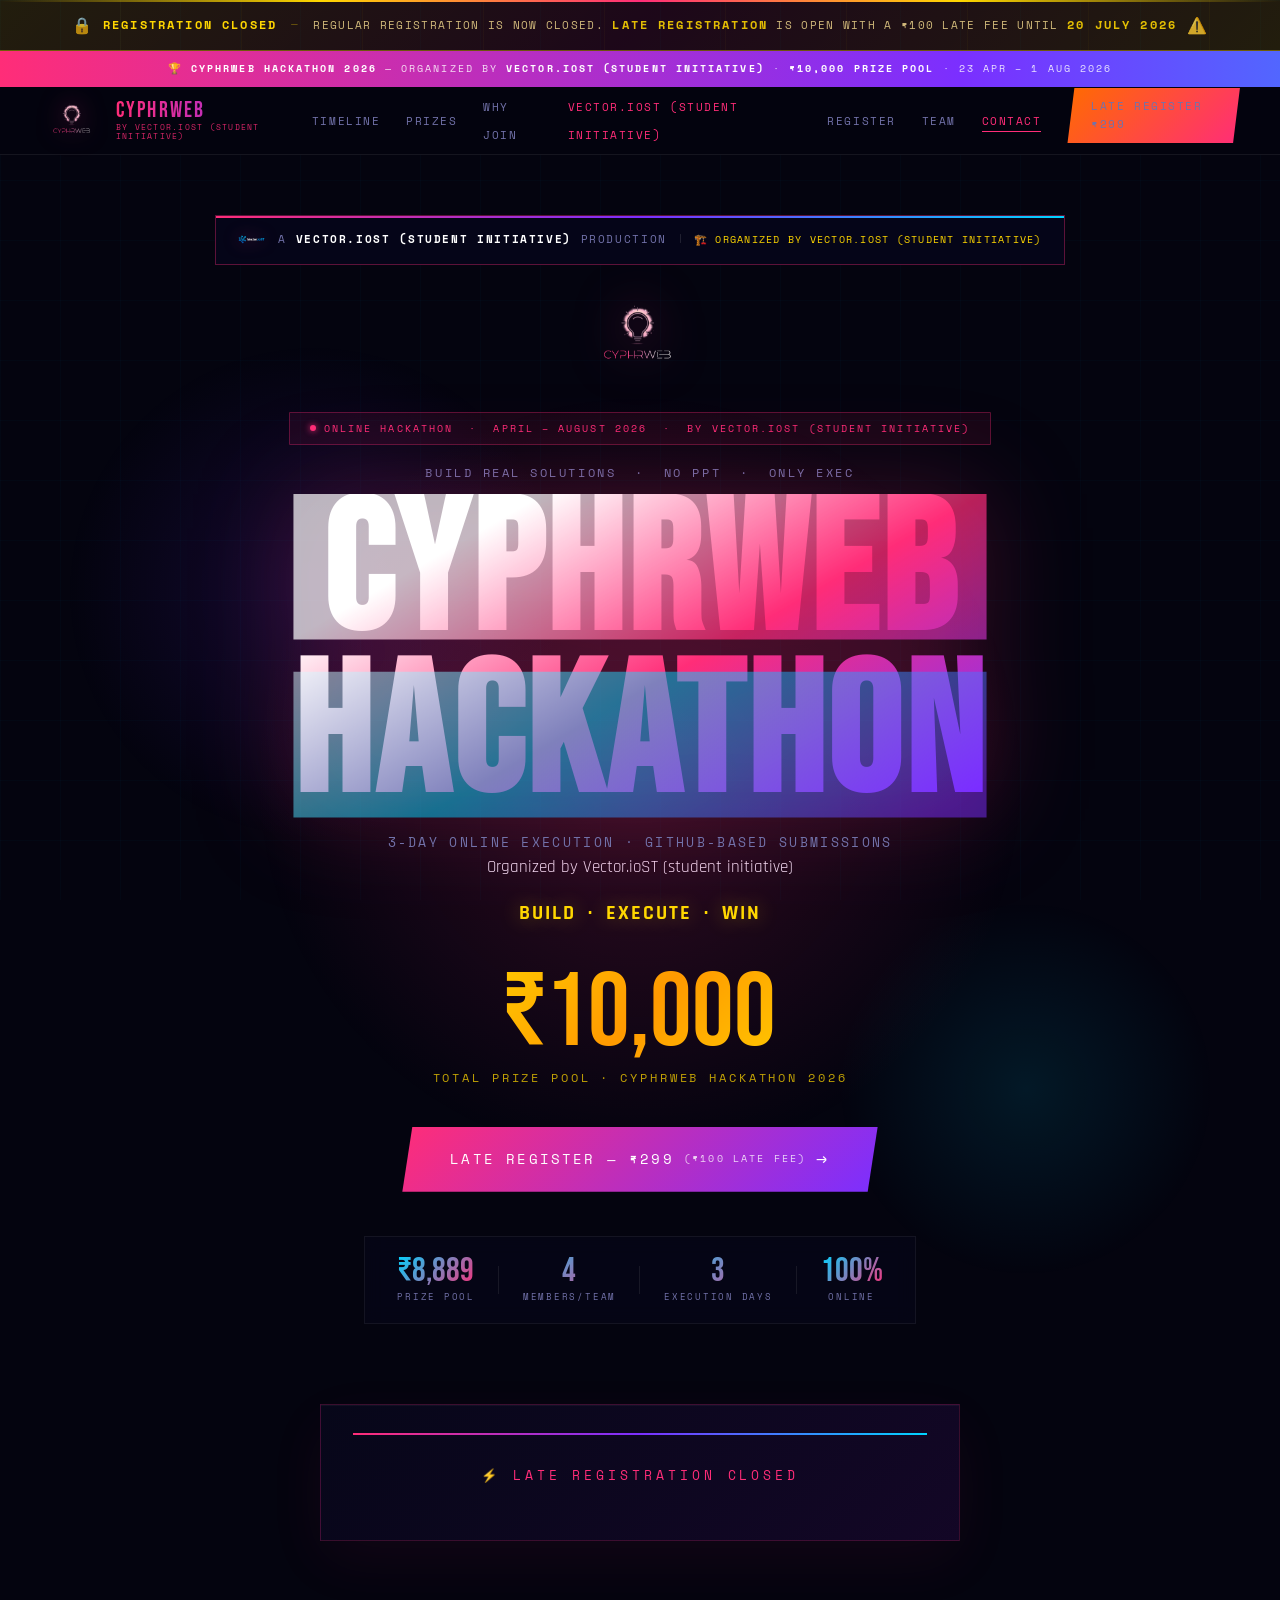
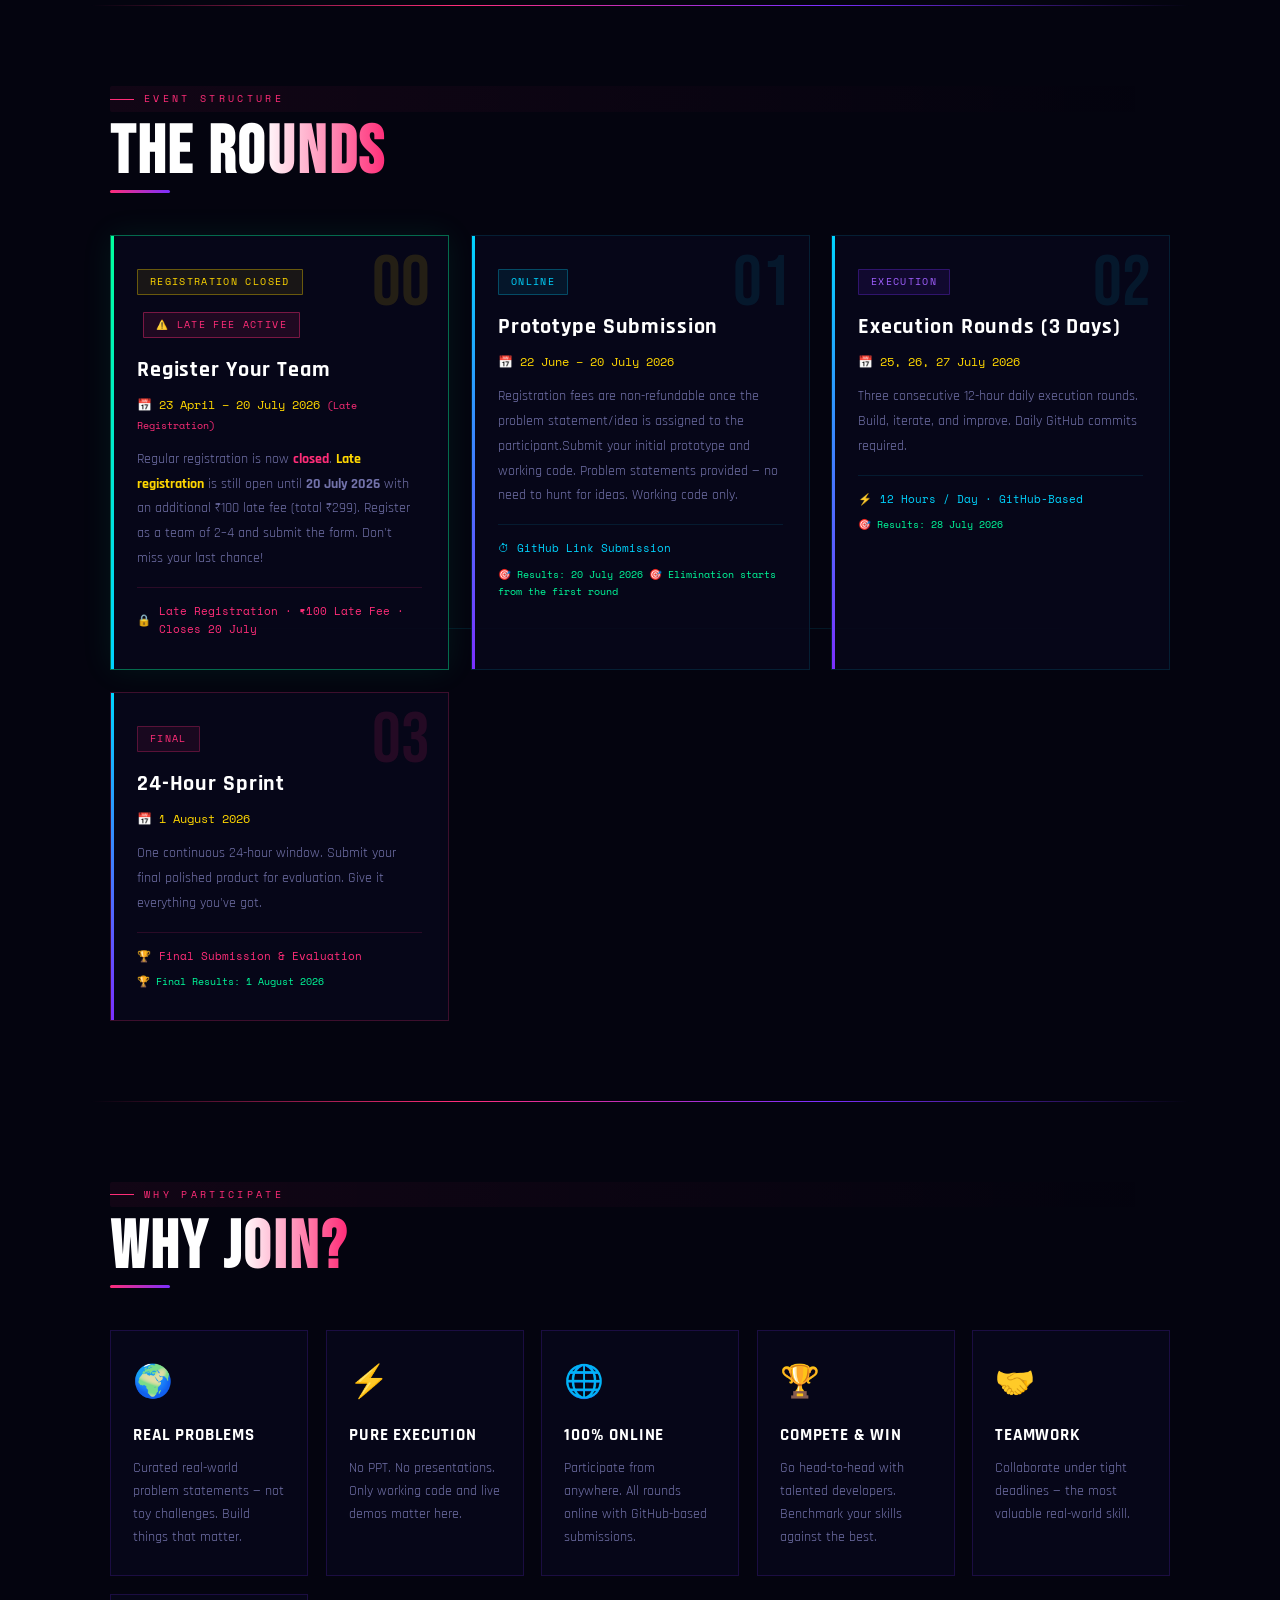
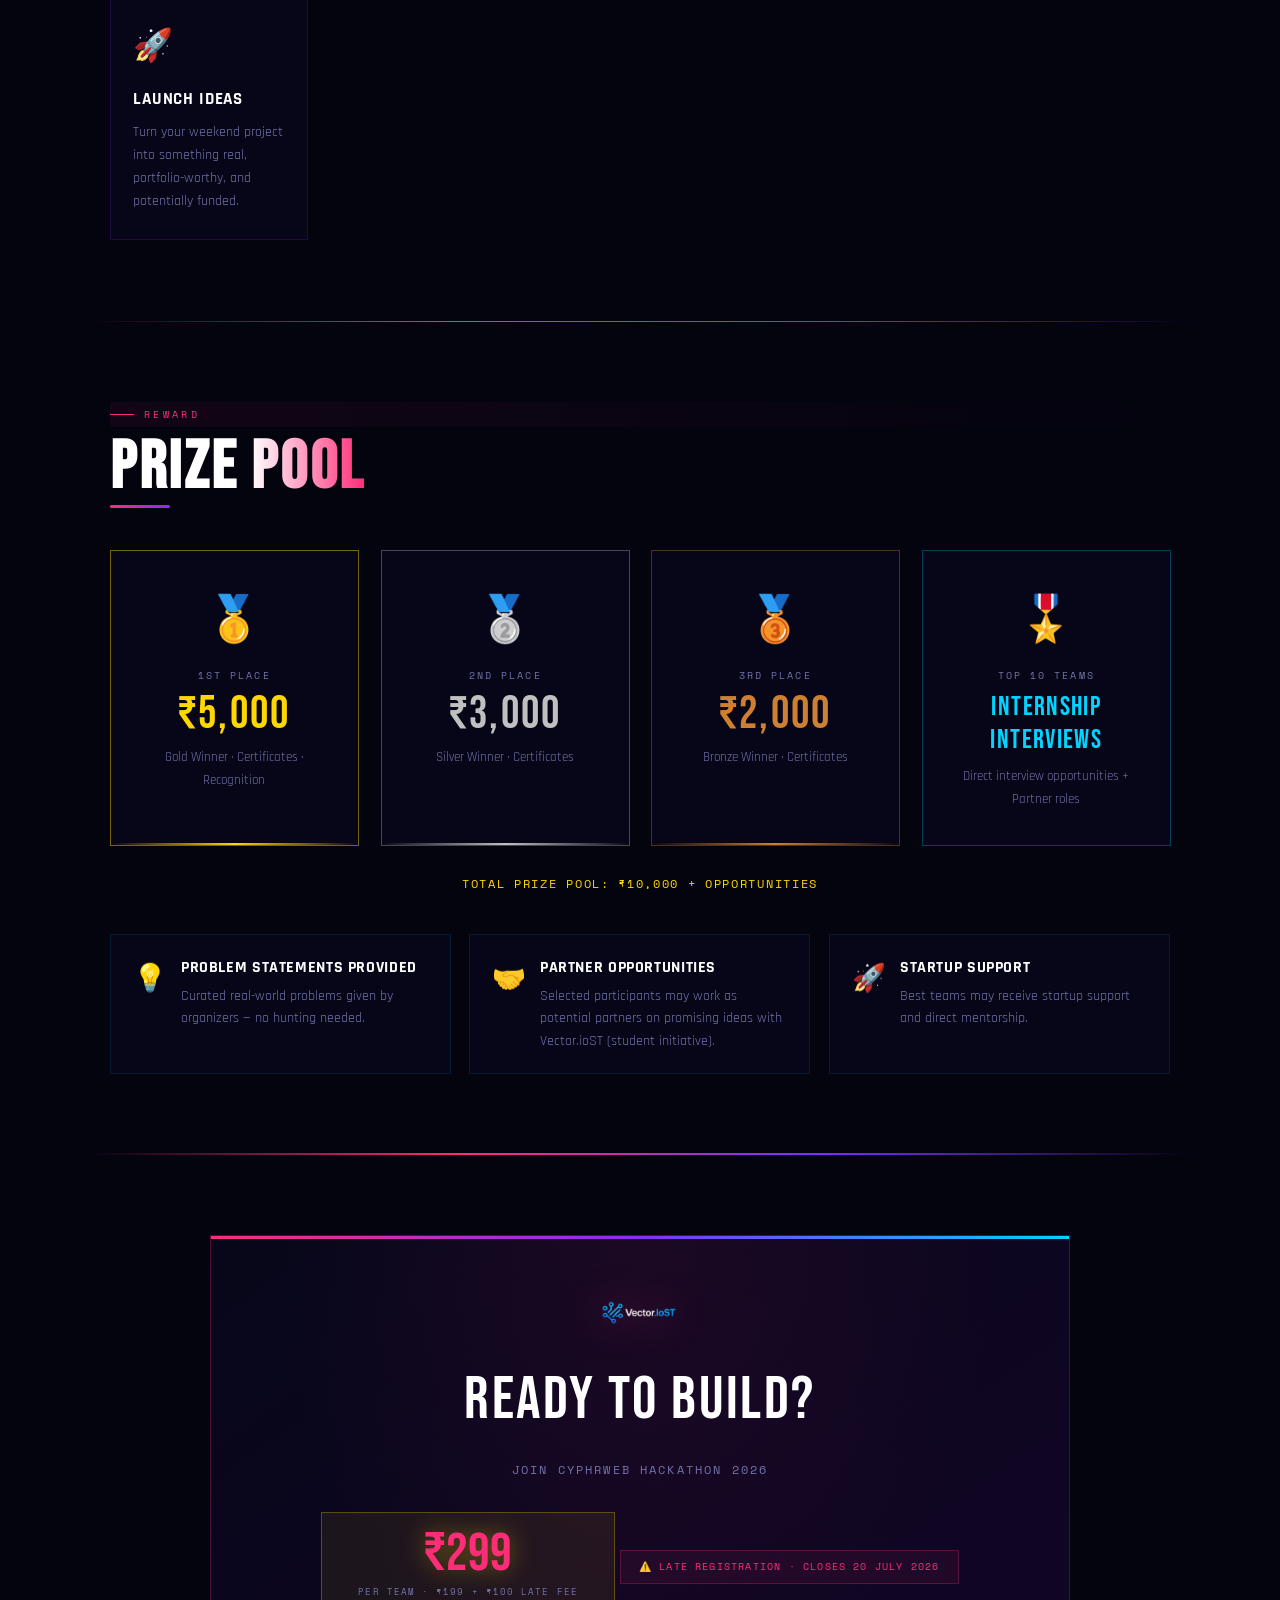
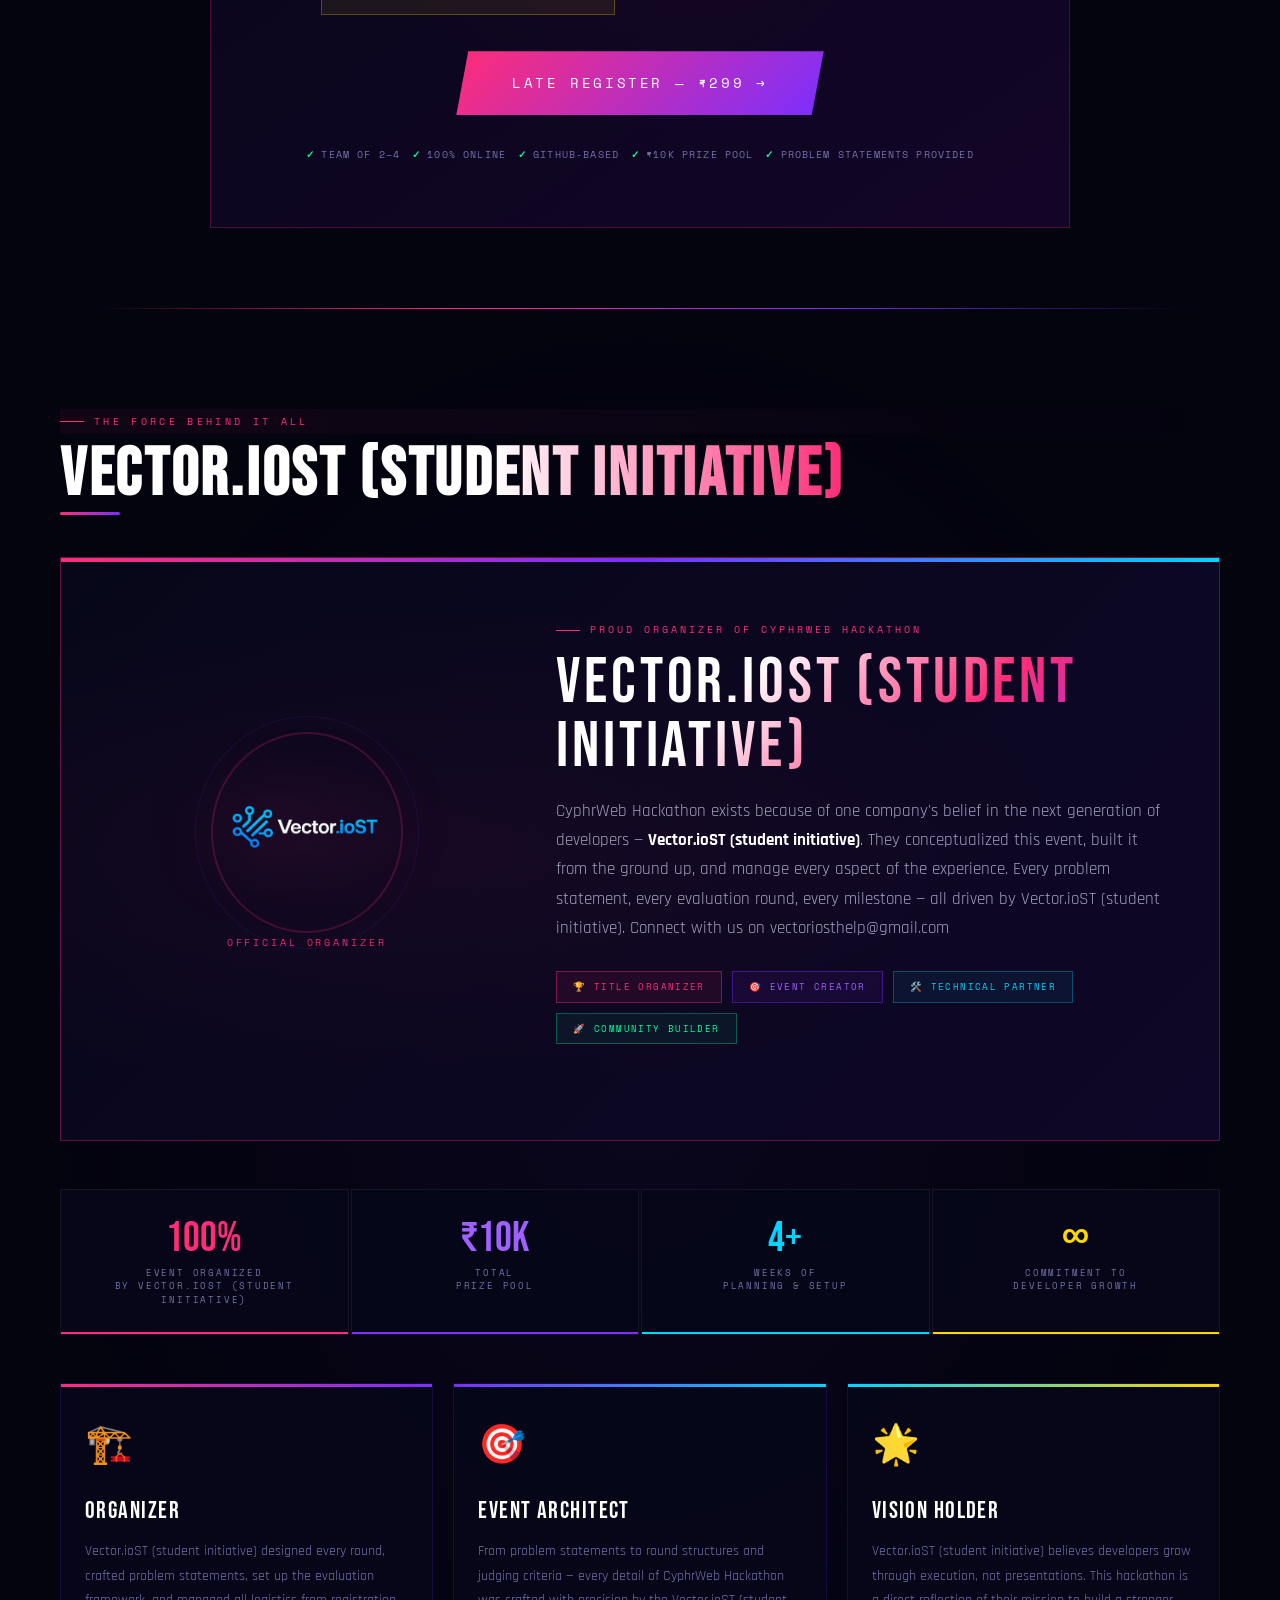
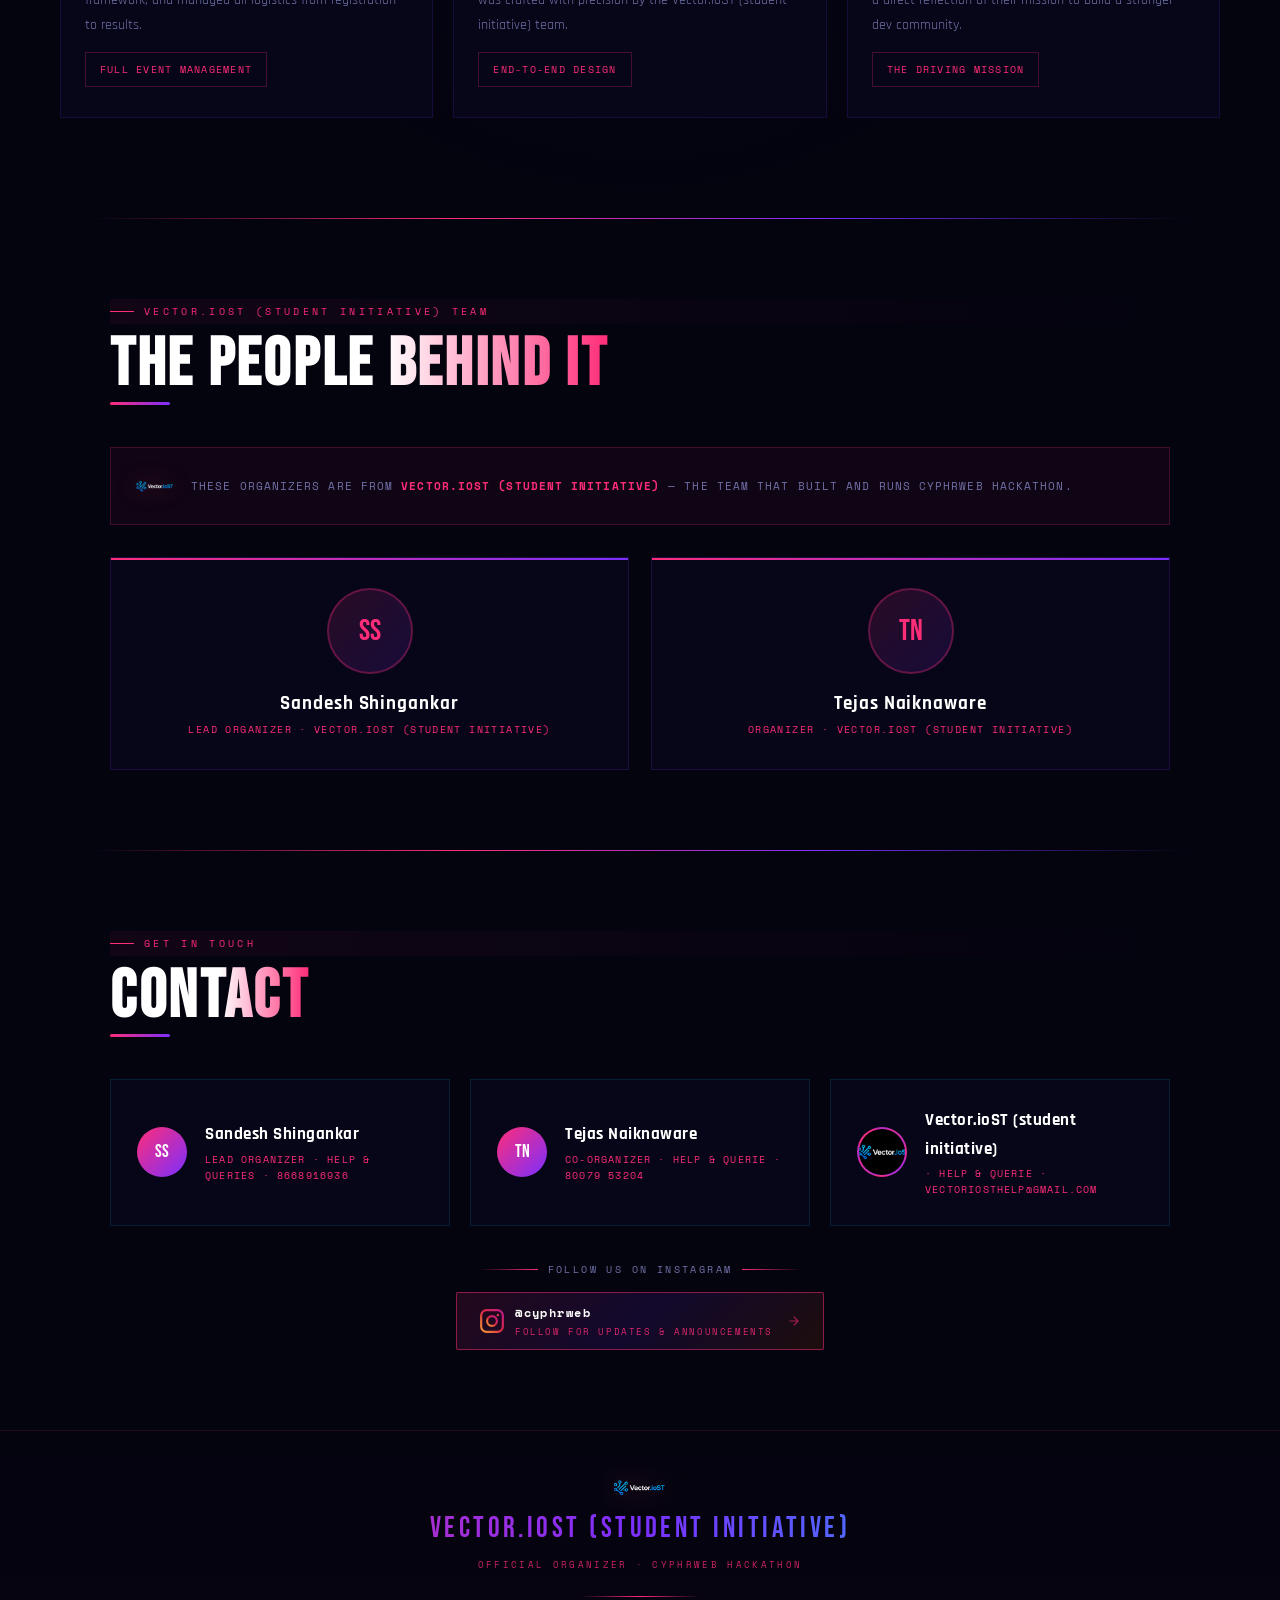
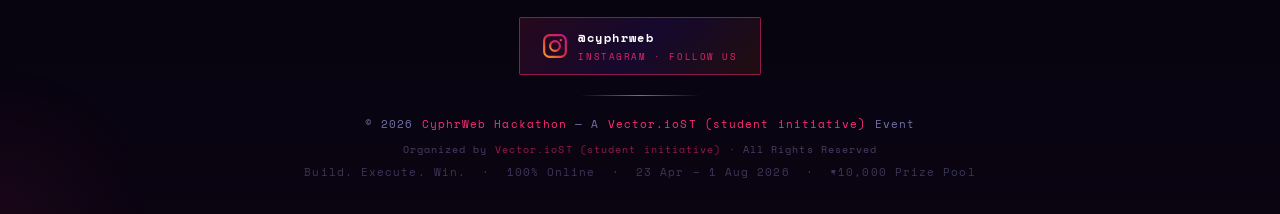
==== index.html @ 03d39290 "Update index.html" ====
<!DOCTYPE html>
<html lang="en">
<head>
<meta charset="UTF-8">
<meta name="viewport" content="width=device-width, initial-scale=1.0">
<title>CyphrWeb Hackathon</title>
<link href="https://fonts.googleapis.com/css2?family=Bebas+Neue&family=Space+Mono:wght@400;700&family=Rajdhani:wght@400;600;700&display=swap" rel="stylesheet">
<style>
:root{
  --pk:#ff2d78;--pu:#7b2fff;--bl:#00d4ff;--gd:#ffd700;
  --dark:#04040f;--card:rgba(7,7,26,.9);--text:#eeeeff;--dim:#7272aa;--grn:#00ff9d;
  --brd:rgba(255,255,255,.07);
}
*,*::before,*::after{box-sizing:border-box;margin:0;padding:0}
html{scroll-behavior:smooth}
body{background:var(--dark);color:var(--text);font-family:'Rajdhani',sans-serif;font-size:17px;line-height:1.65;overflow-x:hidden}
body::before{content:'';position:fixed;inset:0;pointer-events:none;z-index:0;
  background-image:linear-gradient(rgba(0,212,255,.022) 1px,transparent 1px),linear-gradient(90deg,rgba(0,212,255,.022) 1px,transparent 1px);
  background-size:60px 60px}

/* PARTICLES */
#pts{position:fixed;inset:0;pointer-events:none;z-index:0;overflow:hidden}
.pt{position:absolute;border-radius:50%;animation:rise linear infinite;opacity:0}
@keyframes rise{0%{transform:translateY(100vh) translateX(0);opacity:0}8%{opacity:.45}92%{opacity:.35}100%{transform:translateY(-8vh) translateX(var(--d));opacity:0}}

/* NAV */
nav{position:sticky;top:0;z-index:200;height:68px;display:flex;align-items:center;justify-content:space-between;padding:0 40px;
  background:rgba(4,4,15,.9);backdrop-filter:blur(18px);border-bottom:1px solid var(--brd);
  transition:box-shadow .3s}
nav.scrolled{box-shadow:0 2px 30px rgba(255,45,120,.08)}
.nav-brand{display:flex;align-items:center;gap:10px;text-decoration:none}
.nav-logo{height:44px;width:auto;object-fit:contain;filter:drop-shadow(0 0 12px rgba(255,45,120,.6));transition:filter .3s}
.nav-logo:hover{filter:drop-shadow(0 0 18px rgba(255,45,120,.9))}
.nav-brand-text{display:flex;flex-direction:column;line-height:1.1}
.nav-byline{font-family:'Space Mono',monospace;font-size:.52rem;letter-spacing:.15em;color:var(--pk);text-transform:uppercase;opacity:.85}

/* TOP ANNOUNCEMENT BAR */
.top-bar{position:relative;z-index:201;background:linear-gradient(90deg,var(--pk),var(--pu),var(--bl),var(--pu),var(--pk));background-size:300% 100%;animation:barscroll 4s linear infinite;padding:9px 20px;text-align:center;font-family:'Space Mono',monospace;font-size:.65rem;letter-spacing:.2em;color:#fff;text-transform:uppercase}
@keyframes barscroll{0%{background-position:0% 50%}100%{background-position:300% 50%}}
.top-bar span{opacity:.85}
.top-bar strong{opacity:1;font-weight:700}
.nav-wordmark{font-family:'Bebas Neue',sans-serif;font-size:1.35rem;letter-spacing:.1em;
  background:linear-gradient(90deg,var(--pk),var(--pu));-webkit-background-clip:text;-webkit-text-fill-color:transparent;background-clip:text}
.nav-links{display:flex;gap:26px;list-style:none;align-items:center}
.nav-links a{font-family:'Space Mono',monospace;font-size:.68rem;letter-spacing:.14em;text-transform:uppercase;color:var(--dim);text-decoration:none;transition:color .2s;position:relative}
.nav-links a::after{content:'';position:absolute;bottom:-3px;left:0;width:0;height:1px;background:var(--pk);transition:width .25s}
.nav-links a:hover{color:var(--text)}
.nav-links a:hover::after{width:100%}
.nav-reg{font-family:'Space Mono',monospace;font-size:.7rem;letter-spacing:.12em;text-transform:uppercase;
  background:linear-gradient(135deg,var(--pk),var(--pu));color:#fff;border:none;padding:10px 24px;cursor:pointer;
  clip-path:polygon(7px 0%,100% 0%,calc(100% - 7px) 100%,0% 100%);transition:filter .25s,transform .25s,box-shadow .25s;text-decoration:none;display:inline-block}
.nav-reg:hover{filter:brightness(1.2);transform:translateY(-2px);box-shadow:0 6px 24px rgba(255,45,120,.35)}
.nav-toggle{display:none;background:none;border:none;color:var(--pk);font-size:1.5rem;cursor:pointer;padding:6px}

/* HERO */
.hero{min-height:100vh;display:flex;flex-direction:column;align-items:center;justify-content:center;text-align:center;position:relative;overflow:hidden;padding:60px 20px 80px}
.hero-orb{position:absolute;border-radius:50%;pointer-events:none}
.orb1{width:800px;height:800px;background:radial-gradient(circle,rgba(255,45,120,.18) 0%,transparent 68%);top:50%;left:50%;transform:translate(-50%,-50%);animation:orb 5s ease-in-out infinite}
.orb2{width:500px;height:500px;background:radial-gradient(circle,rgba(123,47,255,.14) 0%,transparent 70%);top:15%;left:5%;animation:orb 7s ease-in-out infinite reverse}
.orb3{width:380px;height:380px;background:radial-gradient(circle,rgba(0,212,255,.1) 0%,transparent 70%);bottom:10%;right:5%;animation:orb 6s ease-in-out infinite .5s}
@keyframes orb{0%,100%{transform:translate(-50%,-50%) scale(1) rotate(0deg)}50%{transform:translate(-50%,-50%) scale(1.08) rotate(3deg)}}

.hero-logo-wrap{position:relative;z-index:1;margin-bottom:28px;animation:fd .9s ease both}
.hero-logo{width:120px;height:auto;filter:drop-shadow(0 0 24px rgba(255,45,120,.55));animation:logopulse 3s ease-in-out infinite}
@keyframes logopulse{0%,100%{filter:drop-shadow(0 0 20px rgba(255,45,120,.5))}50%{filter:drop-shadow(0 0 38px rgba(255,45,120,.85))}}

.hero-badge{position:relative;z-index:1;display:inline-flex;align-items:center;gap:8px;background:rgba(255,45,120,.08);border:1px solid rgba(255,45,120,.3);padding:7px 20px;font-family:'Space Mono',monospace;font-size:.65rem;letter-spacing:.2em;color:var(--pk);text-transform:uppercase;margin-bottom:18px;animation:fd .8s ease .1s both;border-radius:1px}
.badge-dot{width:6px;height:6px;border-radius:50%;background:var(--pk);box-shadow:0 0 6px var(--pk);animation:blink 1.5s ease-in-out infinite}
@keyframes blink{0%,100%{opacity:1}50%{opacity:.2}}

.hero-eyebrow{position:relative;z-index:1;font-family:'Space Mono',monospace;font-size:.72rem;letter-spacing:.22em;color:var(--dim);text-transform:uppercase;margin-bottom:12px;animation:fd 1s ease .2s both}
.hero-title{position:relative;z-index:1;font-family:'Bebas Neue',sans-serif;font-size:clamp(4.5rem,15vw,11.5rem);line-height:.88;letter-spacing:.02em;animation:fd 1s ease .35s both;
  background:linear-gradient(150deg,#fff 20%,var(--pk) 55%,var(--pu) 95%);-webkit-background-clip:text;-webkit-text-fill-color:transparent;background-clip:text;
  filter:drop-shadow(0 0 50px rgba(255,45,120,.25))}
.hero-sub{position:relative;z-index:1;font-family:'Space Mono',monospace;font-size:.8rem;letter-spacing:.18em;color:var(--dim);margin-top:14px;animation:fd 1s ease .5s both;text-transform:uppercase}
.hero-tagline{position:relative;z-index:1;margin-top:16px;font-size:1.25rem;font-weight:700;letter-spacing:.1em;color:var(--gd);text-transform:uppercase;animation:fd 1s ease .65s both;
  text-shadow:0 0 20px rgba(255,215,0,.4)}

.prize-splash{position:relative;z-index:1;margin-top:32px;animation:fd 1s ease .8s both}
.prize-amt{font-family:'Bebas Neue',sans-serif;font-size:clamp(2.8rem,9vw,6.5rem);line-height:1;
  background:linear-gradient(135deg,var(--gd),#ff9900,var(--gd));-webkit-background-clip:text;-webkit-text-fill-color:transparent;background-clip:text;
  animation:goldpulse 2.2s ease-in-out infinite}
.prize-lbl{font-family:'Space Mono',monospace;font-size:.72rem;letter-spacing:.25em;color:var(--gd);opacity:.75;text-transform:uppercase;margin-top:2px}
@keyframes goldpulse{0%,100%{filter:drop-shadow(0 0 16px rgba(255,215,0,.45))}50%{filter:drop-shadow(0 0 36px rgba(255,215,0,.85))}}

.hero-cta{position:relative;z-index:1;margin-top:40px;animation:fd 1s ease .95s both}
.cta-btn{display:inline-flex;align-items:center;gap:10px;font-family:'Space Mono',monospace;font-size:.85rem;letter-spacing:.16em;text-transform:uppercase;color:#fff;text-decoration:none;
  background:linear-gradient(135deg,var(--pk),var(--pu));border:none;padding:18px 48px;cursor:pointer;
  clip-path:polygon(10px 0%,100% 0%,calc(100% - 10px) 100%,0% 100%);
  transition:filter .25s,transform .25s,box-shadow .25s;position:relative;overflow:hidden}
.cta-btn::before{content:'';position:absolute;inset:0;background:linear-gradient(135deg,rgba(255,255,255,.1),transparent);opacity:0;transition:opacity .3s}
.cta-btn:hover{filter:brightness(1.15);transform:translateY(-4px);box-shadow:0 14px 40px rgba(255,45,120,.45)}
.cta-btn:hover::before{opacity:1}
.cta-arrow{font-size:1.1rem;transition:transform .25s}
.cta-btn:hover .cta-arrow{transform:translateX(4px)}

.hero-stats{position:relative;z-index:1;display:flex;gap:40px;flex-wrap:wrap;justify-content:center;margin-top:44px;animation:fd 1s ease 1.1s both}
.hstat{text-align:center}
.hstat-val{font-family:'Bebas Neue',sans-serif;font-size:2.1rem;color:var(--bl);line-height:1;text-shadow:0 0 14px rgba(0,212,255,.5)}
.hstat-lbl{font-family:'Space Mono',monospace;font-size:.55rem;letter-spacing:.2em;color:var(--dim);text-transform:uppercase;margin-top:2px}

@keyframes fd{from{opacity:0;transform:translateY(-18px)}to{opacity:1;transform:translateY(0)}}

/* COUNTDOWN */
.cd-wrap{position:relative;z-index:1;padding:0 20px 64px;max-width:680px;margin:0 auto}
.cd-box{background:var(--card);border:1px solid rgba(255,45,120,.2);padding:28px 32px;text-align:center;position:relative;overflow:hidden}
.cd-box::before{content:'';display:block;height:2px;background:linear-gradient(90deg,var(--pk),var(--pu),var(--bl));margin-bottom:20px}
.cd-lbl{font-family:'Space Mono',monospace;font-size:.62rem;letter-spacing:.3em;color:var(--pk);text-transform:uppercase;margin-bottom:16px}
.cd-units{display:flex;justify-content:center;gap:12px;flex-wrap:wrap}
.cd-unit{background:rgba(255,45,120,.06);border:1px solid rgba(255,45,120,.18);padding:14px 18px;min-width:78px;transition:border-color .3s}
.cd-unit:hover{border-color:rgba(255,45,120,.45)}
.cd-num{font-family:'Bebas Neue',sans-serif;font-size:2.7rem;line-height:1;color:#fff;letter-spacing:.05em}
.cd-lbl2{font-family:'Space Mono',monospace;font-size:.56rem;letter-spacing:.2em;color:var(--dim);text-transform:uppercase;margin-top:4px}

/* DIVIDER */
.div{width:100%;height:1px;background:linear-gradient(90deg,transparent,var(--pk),var(--pu),transparent);position:relative;z-index:1;margin:0 auto;max-width:1100px}

/* SECTIONS */
section{position:relative;z-index:1;padding:80px 20px;max-width:1100px;margin:0 auto}
.sec-label{font-family:'Space Mono',monospace;font-size:.65rem;letter-spacing:.32em;color:var(--pk);text-transform:uppercase;margin-bottom:8px;display:flex;align-items:center;gap:10px}
.sec-label::before{content:'';width:24px;height:1px;background:var(--pk)}
.sec-title{font-family:'Bebas Neue',sans-serif;font-size:clamp(2.4rem,6vw,4.2rem);letter-spacing:.04em;line-height:1;margin-bottom:48px;
  background:linear-gradient(90deg,#fff 55%,var(--pk));-webkit-background-clip:text;-webkit-text-fill-color:transparent;background-clip:text}

/* HERO POWERED-BY STRIP */
.hero-powered-by{position:relative;z-index:2;display:inline-flex;align-items:center;gap:12px;background:rgba(7,7,26,.85);border:1px solid rgba(255,45,120,.35);backdrop-filter:blur(12px);padding:10px 22px;margin-bottom:30px;animation:fd .7s ease both;flex-wrap:wrap;justify-content:center}
.hero-powered-by::before{content:'';position:absolute;top:0;left:0;right:0;height:2px;background:linear-gradient(90deg,var(--pk),var(--pu),var(--bl))}
.hpb-logo{width:28px;height:28px;object-fit:contain;filter:drop-shadow(0 0 8px rgba(255,45,120,.7))}
.hpb-text{font-family:'Space Mono',monospace;font-size:.68rem;letter-spacing:.15em;color:var(--dim);text-transform:uppercase}
.hpb-text strong{color:#fff}
.hpb-sep{color:rgba(255,255,255,.2);font-size:.8rem}
.hpb-funded{font-family:'Space Mono',monospace;font-size:.65rem;letter-spacing:.12em;color:var(--gd);text-transform:uppercase}

/* WEBXY SPOTLIGHT SECTION */
.webxy-spotlight{position:relative;z-index:1;padding:100px 20px;max-width:1200px;margin:0 auto;overflow:hidden}
.webxy-spotlight-bg{position:absolute;inset:0;background:radial-gradient(ellipse at 50% 50%,rgba(123,47,255,.06) 0%,transparent 70%);pointer-events:none}

.webxy-hero-card{position:relative;background:linear-gradient(135deg,rgba(7,7,26,.97),rgba(15,7,40,.97));border:1px solid rgba(255,45,120,.35);padding:64px 56px;overflow:hidden;margin-bottom:48px}
.webxy-hero-card::before{content:'';position:absolute;top:0;left:0;right:0;height:4px;background:linear-gradient(90deg,var(--pk),var(--pu),var(--bl),var(--pu),var(--pk));background-size:200%;animation:barscroll 3s linear infinite}
.webxy-hero-card::after{content:'';position:absolute;inset:0;background:radial-gradient(ellipse at 30% 50%,rgba(255,45,120,.05),transparent 60%);pointer-events:none}
.whc-inner{display:grid;grid-template-columns:1fr 1.6fr;gap:60px;align-items:center;position:relative;z-index:1}
.whc-logo-col{text-align:center}
.whc-logo-ring{position:relative;display:inline-block}
.whc-logo-ring::before{content:'';position:absolute;inset:-16px;border-radius:50%;border:2px solid rgba(255,45,120,.2);animation:spin 12s linear infinite}
.whc-logo-ring::after{content:'';position:absolute;inset:-32px;border-radius:50%;border:1px solid rgba(123,47,255,.12);animation:spin 20s linear infinite reverse}
@keyframes spin{to{transform:rotate(360deg)}}
.whc-main-logo{width:160px;height:160px;object-fit:contain;filter:drop-shadow(0 0 40px rgba(255,45,120,.6));animation:logopulse 3s ease-in-out infinite;position:relative;z-index:1}
.whc-logo-label{font-family:'Space Mono',monospace;font-size:.6rem;letter-spacing:.3em;color:var(--pk);text-transform:uppercase;margin-top:18px;opacity:.9}
.whc-content{}
.whc-eyebrow{font-family:'Space Mono',monospace;font-size:.62rem;letter-spacing:.3em;color:var(--pk);text-transform:uppercase;margin-bottom:12px;display:flex;align-items:center;gap:10px}
.whc-eyebrow::before{content:'';width:24px;height:1px;background:var(--pk)}
.whc-name{font-family:'Bebas Neue',sans-serif;font-size:clamp(2.8rem,5vw,4.5rem);letter-spacing:.06em;line-height:1;margin-bottom:18px;
  background:linear-gradient(135deg,#fff 30%,var(--pk) 65%,var(--pu) 100%);-webkit-background-clip:text;-webkit-text-fill-color:transparent;background-clip:text}
.whc-desc{color:rgba(200,200,230,.8);font-size:1.05rem;line-height:1.75;margin-bottom:28px}
.whc-badges{display:flex;flex-wrap:wrap;gap:10px;margin-bottom:32px}
.whc-badge{font-family:'Space Mono',monospace;font-size:.58rem;letter-spacing:.15em;text-transform:uppercase;padding:7px 16px;border:1px solid;display:flex;align-items:center;gap:6px}
.whc-badge.pk{background:rgba(255,45,120,.08);border-color:rgba(255,45,120,.4);color:var(--pk)}
.whc-badge.pu{background:rgba(123,47,255,.08);border-color:rgba(123,47,255,.4);color:#a060ff}
.whc-badge.bl{background:rgba(0,212,255,.06);border-color:rgba(0,212,255,.3);color:var(--bl)}
.whc-badge.gd{background:rgba(255,215,0,.07);border-color:rgba(255,215,0,.35);color:var(--gd)}
.whc-badge.grn{background:rgba(0,255,157,.06);border-color:rgba(0,255,157,.3);color:var(--grn)}

/* WEBXY IMPACT METRICS */
.webxy-metrics{display:grid;grid-template-columns:repeat(4,1fr);gap:2px;margin-bottom:48px}
.wm-item{background:var(--card);border:1px solid rgba(255,255,255,.06);padding:28px 20px;text-align:center;position:relative;overflow:hidden;transition:border-color .3s,transform .3s}
.wm-item:hover{border-color:rgba(255,45,120,.35);transform:translateY(-4px)}
.wm-item::before{content:'';position:absolute;bottom:0;left:0;right:0;height:2px}
.wm-item:nth-child(1)::before{background:var(--pk)}
.wm-item:nth-child(2)::before{background:var(--pu)}
.wm-item:nth-child(3)::before{background:var(--bl)}
.wm-item:nth-child(4)::before{background:var(--gd)}
.wm-val{font-family:'Bebas Neue',sans-serif;font-size:2.6rem;line-height:1;margin-bottom:6px}
.wm-item:nth-child(1) .wm-val{color:var(--pk)}
.wm-item:nth-child(2) .wm-val{color:#a060ff}
.wm-item:nth-child(3) .wm-val{color:var(--bl)}
.wm-item:nth-child(4) .wm-val{color:var(--gd)}
.wm-lbl{font-family:'Space Mono',monospace;font-size:.56rem;letter-spacing:.2em;color:var(--dim);text-transform:uppercase;line-height:1.5}

/* WEBXY ROLE CARDS */
.webxy-roles{display:grid;grid-template-columns:repeat(3,1fr);gap:20px}
.wr-card{background:var(--card);border:1px solid rgba(123,47,255,.15);padding:30px 24px;position:relative;overflow:hidden;transition:border-color .3s,transform .35s,box-shadow .35s;cursor:default}
.wr-card::before{content:'';position:absolute;top:0;left:0;width:100%;height:3px}
.wr-card:nth-child(1)::before{background:linear-gradient(90deg,var(--pk),var(--pu))}
.wr-card:nth-child(2)::before{background:linear-gradient(90deg,var(--pu),var(--bl))}
.wr-card:nth-child(3)::before{background:linear-gradient(90deg,var(--bl),var(--gd))}
.wr-card:hover{border-color:rgba(255,45,120,.4);transform:translateY(-6px);box-shadow:0 20px 50px rgba(255,45,120,.08)}
.wr-icon{font-size:2.4rem;margin-bottom:14px;display:block}
.wr-title{font-family:'Bebas Neue',sans-serif;font-size:1.5rem;letter-spacing:.06em;color:#fff;margin-bottom:8px}
.wr-desc{color:var(--dim);font-size:.9rem;line-height:1.72}
.wr-highlight{margin-top:14px;font-family:'Space Mono',monospace;font-size:.65rem;letter-spacing:.12em;padding:8px 14px;border:1px solid rgba(255,45,120,.25);color:var(--pk);display:inline-block;text-transform:uppercase}

/* FUNDING HIGHLIGHT BAND */
.funding-band{position:relative;z-index:1;background:linear-gradient(135deg,rgba(255,45,120,.08),rgba(123,47,255,.1),rgba(0,212,255,.06));border-top:1px solid rgba(255,45,120,.2);border-bottom:1px solid rgba(0,212,255,.15);padding:56px 20px;text-align:center;overflow:hidden}
.funding-band::before{content:'';position:absolute;inset:0;background:
  radial-gradient(ellipse at 20% 50%,rgba(255,45,120,.06),transparent 50%),
  radial-gradient(ellipse at 80% 50%,rgba(0,212,255,.05),transparent 50%);pointer-events:none}
.fb-inner{position:relative;z-index:1;max-width:900px;margin:0 auto}
.fb-label{font-family:'Space Mono',monospace;font-size:.62rem;letter-spacing:.32em;color:var(--pk);text-transform:uppercase;margin-bottom:16px;display:flex;align-items:center;justify-content:center;gap:10px}
.fb-label::before,.fb-label::after{content:'';flex:1;max-width:80px;height:1px;background:linear-gradient(90deg,transparent,var(--pk))}
.fb-label::after{background:linear-gradient(90deg,var(--pk),transparent)}
.fb-headline{font-family:'Bebas Neue',sans-serif;font-size:clamp(2rem,5vw,3.8rem);letter-spacing:.06em;line-height:1.05;margin-bottom:20px;color:#fff}
.fb-headline .fb-accent{background:linear-gradient(135deg,var(--pk),var(--pu));-webkit-background-clip:text;-webkit-text-fill-color:transparent;background-clip:text}
.fb-sub{font-size:1.05rem;color:rgba(200,200,230,.75);line-height:1.7;margin-bottom:36px;max-width:680px;margin-left:auto;margin-right:auto}
.fb-pills{display:flex;flex-wrap:wrap;gap:12px;justify-content:center}
.fb-pill{display:flex;align-items:center;gap:8px;font-family:'Space Mono',monospace;font-size:.65rem;letter-spacing:.14em;text-transform:uppercase;padding:11px 22px;border:1px solid;position:relative;overflow:hidden;transition:transform .25s,box-shadow .25s}
.fb-pill::before{content:'';position:absolute;inset:0;opacity:0;transition:opacity .3s;background:rgba(255,255,255,.04)}
.fb-pill:hover{transform:translateY(-3px)}
.fb-pill:hover::before{opacity:1}
.fb-pill.p1{background:rgba(255,45,120,.07);border-color:rgba(255,45,120,.35);color:var(--pk);box-shadow:0 0 20px rgba(255,45,120,.05)}
.fb-pill.p1:hover{box-shadow:0 8px 30px rgba(255,45,120,.18)}
.fb-pill.p2{background:rgba(123,47,255,.07);border-color:rgba(123,47,255,.35);color:#a060ff}
.fb-pill.p3{background:rgba(0,212,255,.05);border-color:rgba(0,212,255,.3);color:var(--bl)}
.fb-pill.p4{background:rgba(255,215,0,.06);border-color:rgba(255,215,0,.3);color:var(--gd)}
.fb-pill.p5{background:rgba(0,255,157,.05);border-color:rgba(0,255,157,.25);color:var(--grn)}

@media(max-width:900px){.whc-inner{grid-template-columns:1fr;text-align:center}.whc-eyebrow{justify-content:center}.whc-badges{justify-content:center}.webxy-metrics{grid-template-columns:repeat(2,1fr)}.webxy-roles{grid-template-columns:1fr}}
@media(max-width:600px){.webxy-hero-card{padding:36px 22px}.webxy-metrics{grid-template-columns:1fr 1fr}}
.reveal{opacity:0;transform:translateY(28px);transition:opacity .7s ease,transform .7s ease}
.reveal.vis{opacity:1;transform:none}

/* TIMELINE */
.timeline{display:grid;grid-template-columns:repeat(auto-fit,minmax(255px,1fr));gap:22px}
.r-card{background:var(--card);border:1px solid rgba(0,212,255,.12);padding:30px 26px;position:relative;overflow:hidden;transition:border-color .3s,transform .35s,box-shadow .35s;cursor:default}
.r-card::before{content:'';position:absolute;top:0;left:0;width:3px;height:100%;background:linear-gradient(180deg,var(--bl),var(--pu))}
.r-card:hover{border-color:rgba(0,212,255,.4);transform:translateY(-7px);box-shadow:0 18px 50px rgba(0,212,255,.08)}
.r-num{font-family:'Bebas Neue',sans-serif;font-size:4.5rem;line-height:1;color:rgba(0,212,255,.09);position:absolute;top:12px;right:18px}
.r-badge{display:inline-block;font-family:'Space Mono',monospace;font-size:.6rem;letter-spacing:.14em;padding:4px 12px;margin-bottom:14px;text-transform:uppercase;border:1px solid;border-radius:1px}
.rb-blue{background:rgba(0,212,255,.08);border-color:rgba(0,212,255,.28);color:var(--bl)}
.rb-gold{background:rgba(255,215,0,.08);border-color:rgba(255,215,0,.35);color:var(--gd)}
.rb-pur{background:rgba(123,47,255,.1);border-color:rgba(123,47,255,.3);color:#a060ff}
.rb-pink{background:rgba(255,45,120,.08);border-color:rgba(255,45,120,.28);color:var(--pk)}
.r-title{font-family:'Rajdhani',sans-serif;font-size:1.35rem;font-weight:700;letter-spacing:.04em;margin-bottom:8px;color:#fff}
.r-date{font-family:'Space Mono',monospace;font-size:.75rem;color:var(--gd);margin-bottom:12px}
.r-desc{color:var(--dim);font-size:.9rem;line-height:1.72}
.r-foot{margin-top:16px;padding-top:14px;border-top:1px solid rgba(0,212,255,.1);font-family:'Space Mono',monospace;font-size:.7rem;color:var(--bl);display:flex;align-items:center;gap:8px}
.r-res{margin-top:8px;font-family:'Space Mono',monospace;font-size:.65rem;color:var(--grn);display:flex;align-items:center;gap:6px}

/* WHY */
.features{display:grid;grid-template-columns:repeat(auto-fit,minmax(195px,1fr));gap:18px}
.feat{background:var(--card);border:1px solid rgba(123,47,255,.18);padding:26px 22px;transition:border-color .3s,transform .3s,box-shadow .3s;cursor:default;position:relative;overflow:hidden}
.feat::after{content:'';position:absolute;inset:0;background:radial-gradient(ellipse at top,rgba(255,45,120,.04),transparent 60%);opacity:0;transition:opacity .3s}
.feat:hover{border-color:rgba(255,45,120,.5);transform:translateY(-5px);box-shadow:0 14px 36px rgba(255,45,120,.07)}
.feat:hover::after{opacity:1}
.feat-icon{font-size:2rem;margin-bottom:12px;display:block}
.feat-title{font-weight:700;font-size:1.05rem;letter-spacing:.05em;margin-bottom:7px;color:#fff;text-transform:uppercase}
.feat-desc{color:var(--dim);font-size:.88rem}

/* PRIZES */
.prizes{display:grid;grid-template-columns:repeat(auto-fit,minmax(195px,1fr));gap:22px}
.prz{background:var(--card);border:1px solid rgba(255,215,0,.14);padding:34px 22px;text-align:center;position:relative;overflow:hidden;transition:transform .3s,box-shadow .3s}
.prz::after{content:'';position:absolute;bottom:0;left:0;right:0;height:2px}
.prz.g1{border-color:rgba(255,215,0,.45)}.prz.g1::after{background:linear-gradient(90deg,transparent,var(--gd),transparent)}
.prz.g2{border-color:rgba(192,192,192,.35)}.prz.g2::after{background:linear-gradient(90deg,transparent,#c0c0c0,transparent)}
.prz.g3{border-color:rgba(205,127,50,.35)}.prz.g3::after{background:linear-gradient(90deg,transparent,#cd7f32,transparent)}
.prz:hover{transform:translateY(-7px);box-shadow:0 20px 50px rgba(255,215,0,.08)}
.prz-medal{font-size:2.8rem;margin-bottom:8px}
.prz-rank{font-family:'Space Mono',monospace;font-size:.65rem;letter-spacing:.2em;text-transform:uppercase;color:var(--dim);margin-bottom:7px}
.prz-val{font-family:'Bebas Neue',sans-serif;font-size:2.9rem;letter-spacing:.05em;line-height:1}
.prz.g1 .prz-val{color:var(--gd)}.prz.g2 .prz-val{color:#c0c0c0}.prz.g3 .prz-val{color:#cd7f32}

/* PERKS */
.perks{display:grid;grid-template-columns:repeat(auto-fit,minmax(255px,1fr));gap:18px;margin-top:40px}
.perk{background:var(--card);border:1px solid rgba(0,212,255,.1);padding:20px 22px;display:flex;gap:14px;align-items:flex-start;transition:border-color .3s,transform .3s}
.perk:hover{border-color:rgba(0,212,255,.38);transform:translateY(-3px)}
.perk-icon{font-size:1.7rem;flex-shrink:0;margin-top:2px}
.perk-title{font-weight:700;font-size:.97rem;letter-spacing:.04em;color:#fff;margin-bottom:4px;text-transform:uppercase}
.perk-desc{color:var(--dim);font-size:.86rem}

/* REGISTER SECTION */
.reg-section{position:relative;z-index:1;padding:80px 20px;max-width:900px;margin:0 auto;text-align:center}
.reg-card{background:var(--card);border:1px solid rgba(255,45,120,.25);padding:64px 48px;position:relative;overflow:hidden;animation:borderGlow 4s ease-in-out infinite}
@keyframes borderGlow{0%,100%{border-color:rgba(255,45,120,.25);box-shadow:0 0 30px rgba(255,45,120,.04)}50%{border-color:rgba(255,45,120,.5);box-shadow:0 0 50px rgba(255,45,120,.1)}}
.reg-card::before{content:'';position:absolute;top:0;left:0;right:0;height:3px;background:linear-gradient(90deg,var(--pk),var(--pu),var(--bl))}
.reg-card::after{content:'';position:absolute;inset:0;background:radial-gradient(ellipse at 50% 0%,rgba(255,45,120,.07),transparent 60%);pointer-events:none}
.reg-logo{width:80px;height:auto;filter:drop-shadow(0 0 18px rgba(255,45,120,.6));margin:0 auto 24px;display:block;animation:logopulse 3s ease-in-out infinite}
.reg-title{font-family:'Bebas Neue',sans-serif;font-size:clamp(2.2rem,6vw,3.8rem);letter-spacing:.04em;color:#fff;margin-bottom:10px;position:relative;z-index:1}
.reg-subtitle{font-family:'Space Mono',monospace;font-size:.75rem;letter-spacing:.18em;color:var(--dim);text-transform:uppercase;margin-bottom:32px;position:relative;z-index:1}
.fee-badge{display:inline-flex;flex-direction:column;align-items:center;background:rgba(255,215,0,.07);border:1px solid rgba(255,215,0,.28);padding:14px 36px;margin-bottom:36px;position:relative;z-index:1}
.fee-val{font-family:'Bebas Neue',sans-serif;font-size:3.4rem;color:var(--gd);line-height:1;filter:drop-shadow(0 0 12px rgba(255,215,0,.4))}
.fee-note{font-family:'Space Mono',monospace;font-size:.56rem;letter-spacing:.12em;color:var(--dim);text-transform:uppercase;margin-top:4px}
.reg-btn{display:inline-flex;align-items:center;gap:12px;font-family:'Space Mono',monospace;font-size:.9rem;letter-spacing:.18em;text-transform:uppercase;color:#fff;text-decoration:none;
  background:linear-gradient(135deg,var(--pk),var(--pu));border:none;padding:20px 56px;cursor:pointer;
  clip-path:polygon(12px 0%,100% 0%,calc(100% - 12px) 100%,0% 100%);
  transition:filter .25s,transform .25s,box-shadow .25s;position:relative;overflow:hidden;z-index:1}
.reg-btn::before{content:'';position:absolute;inset:0;background:linear-gradient(135deg,rgba(255,255,255,.12),transparent);opacity:0;transition:opacity .3s}
.reg-btn:hover{filter:brightness(1.18);transform:translateY(-5px);box-shadow:0 16px 48px rgba(255,45,120,.5)}
.reg-btn:hover::before{opacity:1}
.reg-btn:hover .btn-arr{transform:translateX(5px)}
.btn-arr{transition:transform .25s}
.reg-tags{display:flex;flex-wrap:wrap;justify-content:center;gap:12px;margin-top:32px;position:relative;z-index:1}
.reg-tag{font-family:'Space Mono',monospace;font-size:.6rem;letter-spacing:.12em;color:var(--dim);text-transform:uppercase;display:flex;align-items:center;gap:6px}
.reg-tag::before{content:'✓';color:var(--grn);font-weight:700}

/* QR PANEL */
.qr-wrap{margin-top:56px;display:grid;grid-template-columns:1fr 1fr;gap:24px;text-align:left}
.qr-panel{background:rgba(0,212,255,.03);border:1px solid rgba(0,212,255,.15);padding:32px}
.qr-panel::before{content:'';display:block;height:2px;background:linear-gradient(90deg,var(--bl),var(--pk));margin-bottom:24px}
.qr-ptitle{font-family:'Bebas Neue',sans-serif;font-size:1.5rem;letter-spacing:.07em;color:#fff;margin-bottom:4px}
.qr-psub{font-family:'Space Mono',monospace;font-size:.58rem;letter-spacing:.12em;color:var(--dim);text-transform:uppercase;margin-bottom:22px}
.qr-frame{width:180px;height:180px;border:2px solid rgba(0,212,255,.3);background:rgba(0,212,255,.04);margin:0 auto 18px;position:relative;display:flex;align-items:center;justify-content:center;overflow:hidden}
.qr-frame img{width:100%;height:100%;object-fit:contain}
.qr-corner{position:absolute;width:16px;height:16px;border-color:var(--bl);border-style:solid}
.qr-corner.tl{top:4px;left:4px;border-width:2px 0 0 2px}
.qr-corner.tr{top:4px;right:4px;border-width:2px 2px 0 0}
.qr-corner.bl{bottom:4px;left:4px;border-width:0 0 2px 2px}
.qr-corner.br{bottom:4px;right:4px;border-width:0 2px 2px 0}
.qr-fb{text-align:center;padding:12px}
.qr-fb span{font-size:2.2rem;display:block;margin-bottom:6px}
.qr-fb p{font-family:'Space Mono',monospace;font-size:.52rem;color:var(--dim);letter-spacing:.08em;line-height:1.6}
.qr-amt{font-family:'Bebas Neue',sans-serif;font-size:2.8rem;color:var(--gd);line-height:1;filter:drop-shadow(0 0 8px rgba(255,215,0,.45));margin-bottom:4px;text-align:center}
.qr-list{list-style:none;margin-top:14px}
.qr-list li{font-family:'Space Mono',monospace;font-size:.6rem;color:var(--dim);letter-spacing:.05em;display:flex;gap:8px;align-items:flex-start;padding:5px 0;line-height:1.5;border-bottom:1px solid rgba(0,212,255,.06)}
.qr-list li::before{content:'→';color:var(--bl);flex-shrink:0}
.steps-panel{background:rgba(255,45,120,.03);border:1px solid rgba(255,45,120,.15);padding:32px}
.steps-panel::before{content:'';display:block;height:2px;background:linear-gradient(90deg,var(--pk),var(--pu));margin-bottom:24px}
.step-item{display:flex;gap:16px;margin-bottom:20px;align-items:flex-start}
.step-item:last-child{margin-bottom:0}
.step-num{width:34px;height:34px;border:1px solid rgba(255,45,120,.35);background:rgba(255,45,120,.07);display:flex;align-items:center;justify-content:center;font-family:'Space Mono',monospace;font-size:.7rem;color:var(--pk);flex-shrink:0;font-weight:700}
.step-body h4{font-weight:700;font-size:1rem;color:#fff;letter-spacing:.04em;margin-bottom:3px;text-transform:uppercase}
.step-body p{color:var(--dim);font-size:.86rem}

.webxy-org-team-note{display:flex;align-items:center;gap:16px;background:rgba(255,45,120,.05);border:1px solid rgba(255,45,120,.2);padding:18px 24px;margin-bottom:32px;font-family:'Space Mono',monospace;font-size:.68rem;letter-spacing:.1em;color:var(--dim);text-transform:uppercase;line-height:1.6}

/* ORGANIZERS */
.org-grid{display:grid;grid-template-columns:repeat(auto-fit,minmax(235px,1fr));gap:22px}
.org-card{background:var(--card);border:1px solid rgba(123,47,255,.18);padding:30px 22px;text-align:center;transition:border-color .3s,transform .3s,box-shadow .3s;position:relative;overflow:hidden;cursor:default}
.org-card::before{content:'';position:absolute;top:0;left:0;right:0;height:2px;background:linear-gradient(90deg,var(--pk),var(--pu))}
.org-card:hover{border-color:rgba(255,45,120,.5);transform:translateY(-6px);box-shadow:0 16px 40px rgba(255,45,120,.08)}
.org-av{width:86px;height:86px;border-radius:50%;margin:0 auto 14px;overflow:hidden;border:2px solid rgba(255,45,120,.3)}
.org-av img{width:100%;height:100%;object-fit:cover}
.org-av-fb{width:86px;height:86px;border-radius:50%;background:linear-gradient(135deg,rgba(255,45,120,.14),rgba(123,47,255,.14));border:2px solid rgba(255,45,120,.3);margin:0 auto 14px;display:flex;align-items:center;justify-content:center;font-family:'Bebas Neue',sans-serif;font-size:1.9rem;color:var(--pk)}
.org-name{font-family:'Rajdhani',sans-serif;font-weight:700;font-size:1.18rem;letter-spacing:.05em;color:#fff;margin-bottom:3px}
.org-role{font-family:'Space Mono',monospace;font-size:.62rem;color:var(--pk);letter-spacing:.14em;text-transform:uppercase}

/* CONTACT */
.contact-grid{display:grid;grid-template-columns:repeat(auto-fit,minmax(275px,1fr));gap:20px}
.con-card{background:var(--card);border:1px solid rgba(0,212,255,.12);padding:26px;display:flex;align-items:center;gap:18px;transition:border-color .3s,transform .3s}
.con-card:hover{border-color:rgba(255,45,120,.4);transform:translateY(-3px)}
.con-av{width:50px;height:50px;border-radius:50%;background:linear-gradient(135deg,var(--pk),var(--pu));display:flex;align-items:center;justify-content:center;flex-shrink:0;overflow:hidden;border:2px solid rgba(255,45,120,.28)}
.con-av img{width:100%;height:100%;object-fit:cover}
.con-av-fb{width:50px;height:50px;border-radius:50%;background:linear-gradient(135deg,var(--pk),var(--pu));display:flex;align-items:center;justify-content:center;flex-shrink:0;font-family:'Bebas Neue',sans-serif;font-size:1.15rem;color:#fff}
.con-name{font-weight:700;font-size:1.08rem;color:#fff;letter-spacing:.03em;margin-bottom:3px}
.con-role{font-family:'Space Mono',monospace;font-size:.62rem;color:var(--pk);letter-spacing:.12em;text-transform:uppercase}

/* FOOTER */
footer{position:relative;z-index:1;border-top:1px solid rgba(255,45,120,.09);text-align:center;padding:48px 20px 32px;color:var(--dim);font-family:'Space Mono',monospace;font-size:.68rem;letter-spacing:.1em}
footer span{color:var(--pk)}
.footer-logo{width:56px;height:auto;object-fit:contain;filter:drop-shadow(0 0 14px rgba(255,45,120,.6));margin:0 auto 8px;display:block}
.footer-webxy-strip{margin-bottom:24px}
.footer-webxy-name{font-family:'Bebas Neue',sans-serif;font-size:1.8rem;letter-spacing:.12em;background:linear-gradient(90deg,var(--pk),var(--pu),var(--bl));-webkit-background-clip:text;-webkit-text-fill-color:transparent;background-clip:text;margin-bottom:4px}
.footer-webxy-tagline{font-family:'Space Mono',monospace;font-size:.58rem;letter-spacing:.25em;color:var(--pk);text-transform:uppercase;opacity:.8}
.footer-divider{width:120px;height:1px;background:linear-gradient(90deg,transparent,var(--pk),transparent);margin:20px auto}

/* MOBILE */
@media(max-width:900px){.qr-wrap{grid-template-columns:1fr}}
@media(max-width:768px){
  nav{padding:0 16px}
  .nav-toggle{display:block}
  .nav-links{position:absolute;top:68px;left:0;right:0;background:rgba(4,4,15,.98);backdrop-filter:blur(16px);flex-direction:column;gap:0;max-height:0;overflow:hidden;transition:max-height .3s;border-bottom:1px solid rgba(255,45,120,.1);z-index:200}
  .nav-links.open{max-height:400px}
  .nav-links li{border-bottom:1px solid rgba(255,45,120,.07)}
  .nav-links a{display:block;padding:15px 20px}
  .hero-title{font-size:clamp(3rem,13vw,5.5rem)}
  section{padding:56px 16px}
  .sec-title{font-size:clamp(1.9rem,5.5vw,3rem)}
  .timeline,.features,.prizes,.contact-grid,.org-grid{grid-template-columns:1fr}
  .reg-card{padding:40px 20px}
}

/* CURSOR GLOW */
.cursor-glow{position:fixed;width:300px;height:300px;border-radius:50%;background:radial-gradient(circle,rgba(255,45,120,.06) 0%,transparent 70%);pointer-events:none;z-index:1;transform:translate(-50%,-50%);transition:transform .05s linear}

/* SCROLL PROGRESS BAR */
#scroll-bar{position:fixed;top:0;left:0;width:0%;height:3px;background:linear-gradient(90deg,var(--pk),var(--pu),var(--bl));z-index:999;transition:width .1s}

/* INSTAGRAM HIGHLIGHT */
.ig-highlight{display:inline-flex;align-items:center;gap:10px;background:linear-gradient(135deg,rgba(255,45,120,.12),rgba(123,47,255,.12),rgba(255,100,0,.1));border:1.5px solid rgba(255,45,120,.5);padding:10px 22px;border-radius:2px;text-decoration:none;transition:transform .25s,box-shadow .25s,border-color .25s;position:relative;overflow:hidden}
.ig-highlight::before{content:'';position:absolute;inset:0;background:linear-gradient(135deg,rgba(255,45,120,.08),rgba(123,47,255,.08),rgba(255,100,0,.06));opacity:0;transition:opacity .3s}
.ig-highlight:hover{transform:translateY(-3px);box-shadow:0 10px 36px rgba(255,45,120,.3);border-color:rgba(255,45,120,.85)}
.ig-highlight:hover::before{opacity:1}
.ig-icon{width:26px;height:26px;flex-shrink:0}
.ig-text{display:flex;flex-direction:column;text-align:left}
.ig-handle{font-family:'Space Mono',monospace;font-size:.75rem;letter-spacing:.12em;color:#fff;font-weight:700}
.ig-sub{font-family:'Space Mono',monospace;font-size:.55rem;letter-spacing:.18em;color:var(--pk);text-transform:uppercase;opacity:.85;margin-top:2px}
.ig-badge-wrap{margin-top:20px;display:flex;justify-content:center}
.ig-section-wrap{display:flex;align-items:center;gap:14px;flex-wrap:wrap;margin-top:12px}
.ig-follow-label{font-family:'Space Mono',monospace;font-size:.6rem;letter-spacing:.2em;color:var(--dim);text-transform:uppercase}

/* TILT CARD EFFECT */
.r-card,.feat,.prz,.perk,.org-card,.con-card{transform-style:preserve-3d;will-change:transform}

/* TYPED TEXT CURSOR */
.typed-cursor{display:inline-block;width:2px;height:1em;background:var(--pk);margin-left:2px;animation:blink 1s step-end infinite;vertical-align:middle}

/* GLITCH TEXT */
.hero-title{position:relative}
.hero-title::before,.hero-title::after{content:attr(data-text);position:absolute;top:0;left:0;width:100%;height:100%;background:transparent;-webkit-background-clip:text;background-clip:text;-webkit-text-fill-color:transparent}
.hero-title::before{background:linear-gradient(150deg,#fff 20%,var(--pk) 55%,var(--pu) 95%);animation:glitch1 8s infinite;clip-path:polygon(0 0,100% 0,100% 45%,0 45%);opacity:.7}
.hero-title::after{background:linear-gradient(150deg,#fff 20%,var(--bl) 55%,var(--pu) 95%);animation:glitch2 8s infinite;clip-path:polygon(0 55%,100% 55%,100% 100%,0 100%);opacity:.5}
@keyframes glitch1{0%,90%,100%{transform:none;opacity:0}92%{transform:translate(-3px,0) skewX(-1deg);opacity:.7}94%{transform:translate(3px,0);opacity:.5}96%{transform:translate(-2px,0);opacity:.7}98%{transform:none;opacity:0}}
@keyframes glitch2{0%,90%,100%{transform:none;opacity:0}93%{transform:translate(3px,0) skewX(1deg);opacity:.5}95%{transform:translate(-3px,0);opacity:.4}97%{transform:translate(2px,0);opacity:.5}99%{transform:none;opacity:0}}

/* RIPPLE BUTTON */
.cta-btn,.reg-btn,.nav-reg{overflow:hidden;position:relative}
.ripple{position:absolute;border-radius:50%;background:rgba(255,255,255,.25);transform:scale(0);animation:ripple-anim .6s linear;pointer-events:none}
@keyframes ripple-anim{to{transform:scale(4);opacity:0}}

/* STAT COUNTER ANIMATION */
.hstat-val{transition:color .3s}

/* CARD SHINE EFFECT */
.r-card::after,.feat::before,.prz::before{content:'';position:absolute;inset:0;background:linear-gradient(105deg,transparent 40%,rgba(255,255,255,.04) 50%,transparent 60%);opacity:0;transition:opacity .3s,transform .4s;transform:translateX(-100%);pointer-events:none}
.r-card:hover::after,.feat:hover::before,.prz:hover::before{opacity:1;transform:translateX(100%)}

/* FLOATING BADGE */
@keyframes float{0%,100%{transform:translateY(0)}50%{transform:translateY(-8px)}}
.hero-badge{animation:float 3s ease-in-out infinite,fd .8s ease .1s both}

/* NEON GLOW DIVIDER */
.div{animation:divglow 3s ease-in-out infinite}
@keyframes divglow{0%,100%{opacity:.6}50%{opacity:1;filter:brightness(1.3)}}

/* SECTION TITLE UNDERLINE */
.sec-title{position:relative;display:inline-block}
.sec-title::after{content:'';position:absolute;bottom:-6px;left:0;width:60px;height:3px;background:linear-gradient(90deg,var(--pk),var(--pu));border-radius:2px}

/* TIMELINE CONNECTOR */
@media(min-width:769px){.timeline{position:relative}.timeline::before{content:'';position:absolute;top:50%;left:0;right:0;height:1px;background:linear-gradient(90deg,transparent,rgba(0,212,255,.15),transparent);pointer-events:none}}

/* BACK TO TOP BUTTON */
#back-top{position:fixed;bottom:28px;right:28px;width:44px;height:44px;background:linear-gradient(135deg,var(--pk),var(--pu));border:none;cursor:pointer;display:flex;align-items:center;justify-content:center;color:#fff;font-size:1.2rem;clip-path:polygon(6px 0%,100% 0%,calc(100% - 6px) 100%,0% 100%);opacity:0;transform:translateY(20px);transition:opacity .3s,transform .3s;z-index:300}
#back-top.show{opacity:1;transform:translateY(0)}
#back-top:hover{filter:brightness(1.2);transform:translateY(-3px)}

/* HERO STATS ANIMATED */
.hstat-val{background:linear-gradient(135deg,var(--bl),var(--pk));-webkit-background-clip:text;-webkit-text-fill-color:transparent;background-clip:text;text-shadow:none}

/* TOOLTIP ON FEATURES */
.feat{cursor:pointer}

/* MOBILE HAMBURGER ANIMATION */
.nav-toggle.active span{display:none}

/* INTERACTIVE MOUSE TRAIL */
#trail-canvas{position:fixed;inset:0;pointer-events:none;z-index:2;opacity:.65}

/* NAV SCANLINE HOVER */
nav::after{content:'';position:absolute;inset:0;background:repeating-linear-gradient(0deg,rgba(255,45,120,.012) 0px,rgba(255,45,120,.012) 1px,transparent 1px,transparent 3px);pointer-events:none;opacity:0;transition:opacity .4s}
nav.scrolled::after{opacity:1}

/* HERO INTERACTIVE GLOW RING */
.hero-logo-wrap{cursor:pointer;transition:transform .4s cubic-bezier(.34,1.56,.64,1)}
.hero-logo-wrap:hover{transform:scale(1.08) rotate(-3deg)}
.hero-logo-wrap:active{transform:scale(.96)}

/* TYPED CURSOR BLINK */
.cursor-blink{animation:blink 1s step-end infinite;color:var(--pk)}

/* GLOWING INPUT EFFECT (for any future forms) */
.glow-btn{position:relative}
.glow-btn::before{content:'';position:absolute;inset:-2px;background:linear-gradient(135deg,var(--pk),var(--pu),var(--bl));border-radius:inherit;opacity:0;z-index:-1;transition:opacity .3s;filter:blur(8px)}
.glow-btn:hover::before{opacity:.7}

/* SECTION HOVER NEON EDGE */
.r-card,.feat,.prz,.org-card{position:relative}
.r-card::before,.feat::before,.org-card::before{transition:opacity .3s}

/* FLOATING PARTICLES ON HERO */
.hero-float-dot{position:absolute;border-radius:50%;pointer-events:none;animation:heroFloat linear infinite}
@keyframes heroFloat{0%{transform:translateY(0) scale(1);opacity:.6}50%{opacity:.9;transform:translateY(-30px) scale(1.2)}100%{transform:translateY(-60px) scale(.8);opacity:0}}

/* INTERACTIVE CTA PULSE RING */
.cta-btn{box-shadow:0 0 0 0 rgba(255,45,120,.4)}
.cta-btn:not(:hover){animation:ctaPulse 2.5s ease-out infinite}
@keyframes ctaPulse{0%{box-shadow:0 0 0 0 rgba(255,45,120,.4)}70%{box-shadow:0 0 0 18px rgba(255,45,120,0)}100%{box-shadow:0 0 0 0 rgba(255,45,120,0)}}

/* ACTIVE NAV LINK INDICATOR */
.nav-links a.active{color:var(--pk)}
.nav-links a.active::after{width:100%}


/* EXAM NOTICE BAR */
.exam-notice-bar{
  position:relative;z-index:202;
  background:linear-gradient(135deg,rgba(255,215,0,.12),rgba(255,45,120,.1),rgba(255,215,0,.12));
  border-bottom:1px solid rgba(255,215,0,.35);
  padding:12px 20px;
  overflow:hidden;
}
.exam-notice-bar::before{content:'';position:absolute;inset:0;background:repeating-linear-gradient(90deg,transparent,transparent 120px,rgba(255,215,0,.03) 120px,rgba(255,215,0,.03) 121px);pointer-events:none}
.exam-notice-bar::after{content:'';position:absolute;top:0;left:0;right:0;height:2px;background:linear-gradient(90deg,transparent,var(--gd),var(--pk),var(--gd),transparent)}
.exam-notice-inner{
  display:flex;align-items:center;justify-content:center;gap:10px;flex-wrap:wrap;
  font-family:'Space Mono',monospace;font-size:.68rem;letter-spacing:.12em;
  color:rgba(255,230,150,.9);text-align:center;position:relative;z-index:1;
  text-transform:uppercase;
}
.exam-notice-inner strong{color:var(--gd);font-weight:700;font-size:.75rem;letter-spacing:.18em}
.exam-notice-inner span{opacity:.88}
.exam-sep{color:rgba(255,215,0,.4);margin:0 4px}
.exam-icon{font-size:1rem}

/* ENHANCED CARD GLOW ON HOVER */
.r-card:hover{box-shadow:0 18px 50px rgba(0,212,255,.12),0 0 0 1px rgba(0,212,255,.18)}
.feat:hover{box-shadow:0 14px 40px rgba(255,45,120,.1),0 0 0 1px rgba(255,45,120,.2)}

/* ENHANCED SECTION LABELS */
.sec-label{background:linear-gradient(90deg,rgba(255,45,120,.06),transparent);padding:4px 12px 4px 0;border-radius:2px}

/* TIMELINE STEP PULSE (active/current phase) */
.r-card.current-phase{border-color:rgba(0,255,157,.4)!important;box-shadow:0 0 30px rgba(0,255,157,.08)}
.r-card.current-phase::before{background:linear-gradient(180deg,var(--grn),var(--bl))!important}

/* ENHANCED HERO STATS */
.hero-stats{background:rgba(7,7,26,.6);border:1px solid rgba(255,255,255,.06);padding:18px 32px;backdrop-filter:blur(10px);gap:48px}
.hstat{position:relative}
.hstat:not(:last-child)::after{content:'';position:absolute;right:-24px;top:50%;transform:translateY(-50%);height:28px;width:1px;background:rgba(255,255,255,.08)}

/* ENHANCED COUNTDOWN */
.cd-box{background:linear-gradient(135deg,rgba(7,7,26,.97),rgba(20,7,40,.95));box-shadow:0 20px 60px rgba(255,45,120,.06),inset 0 1px 0 rgba(255,255,255,.04)}
.cd-unit{position:relative;overflow:hidden}
.cd-unit::after{content:'';position:absolute;bottom:0;left:0;right:0;height:1px;background:linear-gradient(90deg,transparent,var(--pk),transparent);opacity:.5}

/* ENHANCED REGISTER SECTION */
.reg-card{background:linear-gradient(145deg,rgba(7,7,26,.98),rgba(20,5,40,.98))}

/* ENHANCED NAV */
nav{background:rgba(4,4,15,.95)}

/* GLOWING TIMELINE BADGES for extended dates */
.r-badge{position:relative}

/* ENHANCED FOOTER */
footer{background:linear-gradient(180deg,transparent,rgba(255,45,120,.03))}

</style>
</head>
<body>
<div id="scroll-bar"></div>
<div id="back-top" onclick="window.scrollTo({top:0,behavior:'smooth'})">↑</div>
<div id="pts"></div>
<canvas id="trail-canvas"></canvas>

<!-- TOP ANNOUNCEMENT BAR -->
<div class="exam-notice-bar">
  <div class="exam-notice-inner">
    <span class="exam-icon">🔒</span>
    <strong>REGISTRATION CLOSED</strong>
    <span class="exam-sep">—</span>
    <span>Regular registration is now closed. <strong>Late Registration</strong> is open with a ₹100 late fee until <strong>20 July 2026</strong></span>
    <span class="exam-icon">⚠️</span>
  </div>
</div>
<div class="top-bar"><strong>🏆 CyphrWeb Hackathon 2026</strong> <span>— Organized by</span> <strong>Vector.ioST (student initiative)</strong> <span>·</span> <strong>₹10,000 Prize Pool</strong> <span>· 23 Apr – 1 Aug 2026</span></div>

<!-- NAV -->
<nav id="nav">
  <a href="#" class="nav-brand">
    <img class="nav-logo" src="logo.png" alt="Vector.ioST (student initiative)">
    <div class="nav-brand-text">
      <span class="nav-wordmark">CyphrWeb</span>
      <span class="nav-byline">by Vector.ioST (student initiative)</span>
    </div>
  </a>
  <button class="nav-toggle" onclick="document.getElementById('nl').classList.toggle('open')">☰</button>
  <ul class="nav-links" id="nl">
    <li><a href="#rounds">Timeline</a></li>
    <li><a href="#prizes">Prizes</a></li>
    <li><a href="#why">Why Join</a></li>
    <li><a href="#webxy" style="color:var(--pk)">Vector.ioST (student initiative)</a></li>
    <li><a href="#register">Register</a></li>
    <li><a href="#organizers">Team</a></li>
    <li><a href="#contact">Contact</a></li>
    <li><a href="https://forms.gle/uf2Auhp5KgkFNQgWA" target="_blank" class="nav-reg" style="background:linear-gradient(135deg,#ff6b00,var(--pk))">Late Register ₹299</a></li>
  </ul>
</nav>

<!-- HERO -->
<div class="hero">
  <div class="hero-orb orb1"></div>
  <div class="hero-orb orb2"></div>
  <div class="hero-orb orb3"></div>

  <!-- Vector.ioST (student initiative) powered-by strip at top of hero -->
  <div class="hero-powered-by">
    <img src="src/Webxy.png" alt="Vector.ioST (student initiative)" class="hpb-logo">
    <span class="hpb-text">A <strong>Vector.ioST (student initiative)</strong> Production</span>
    <span class="hpb-sep">|</span>
    <span class="hpb-funded">🏗️ Organized by Vector.ioST (student initiative)</span>
  </div>

  <div class="hero-logo-wrap">
    <img class="hero-logo" src="logo.png" alt="CyphrWeb">
  </div>
  <div class="hero-badge"><span class="badge-dot"></span>Online Hackathon &nbsp;·&nbsp; April – August 2026 &nbsp;·&nbsp; By Vector.ioST (student initiative)</div>
  <div class="hero-eyebrow">Build Real Solutions &nbsp;·&nbsp; No PPT &nbsp;·&nbsp; Only Execution</div>
  <h1 class="hero-title" data-text="CyphrWebHackathon">CyphrWeb<br>Hackathon</h1>
  <p class="hero-sub">3-Day Online Execution · GitHub-Based Submissions</p>
  <p class="hero-organized">Organized by <span>Vector.ioST (student initiative)</span></p>
  <p class="hero-tagline">Build &nbsp;·&nbsp; Execute &nbsp;·&nbsp; Win</p>
  <div class="prize-splash">
    <div class="prize-amt">₹10,000</div>
    <div class="prize-lbl">Total Prize Pool · CyphrWeb Hackathon 2026</div>
  </div>
  <div class="hero-cta">
    <a href="https://forms.gle/uf2Auhp5KgkFNQgWA" target="_blank" class="cta-btn">Late Register — ₹299 <span style="font-size:.7em;opacity:.8">(₹100 late fee)</span> <span class="cta-arrow">→</span></a>
  </div>
  <div class="hero-stats">
    <div class="hstat"><div class="hstat-val">₹10K</div><div class="hstat-lbl">Prize Pool</div></div>
    <div class="hstat"><div class="hstat-val">4</div><div class="hstat-lbl">Members/Team</div></div>
    <div class="hstat"><div class="hstat-val">3</div><div class="hstat-lbl">Execution Days</div></div>
    <div class="hstat"><div class="hstat-val">100%</div><div class="hstat-lbl">Online</div></div>
  </div>
</div>

<!-- COUNTDOWN -->
<div class="cd-wrap">
  <div class="cd-box">
    <div class="cd-lbl">⏳ Late Registration Closes In</div>
    <div class="cd-units">
      <div class="cd-unit"><div class="cd-num" id="cd-d">00</div><div class="cd-lbl2">Days</div></div>
      <div class="cd-unit"><div class="cd-num" id="cd-h">00</div><div class="cd-lbl2">Hours</div></div>
      <div class="cd-unit"><div class="cd-num" id="cd-m">00</div><div class="cd-lbl2">Mins</div></div>
      <div class="cd-unit"><div class="cd-num" id="cd-s">00</div><div class="cd-lbl2">Secs</div></div>
    </div>
  </div>
</div>

<div class="div"></div>

<!-- TIMELINE -->
<section id="rounds">
  <div class="reveal"><p class="sec-label">Event Structure</p><h2 class="sec-title">The Rounds</h2></div>
  <div class="timeline reveal">
    <div class="r-card current-phase" style="border-color:rgba(255,215,0,.25)">
      <div class="r-num" style="color:rgba(255,215,0,.12)">00</div>
      <span class="r-badge rb-gold">Registration Closed</span>
      <span class="r-badge" style="background:rgba(255,45,120,.1);border-color:rgba(255,45,120,.4);color:var(--pk);margin-left:6px">⚠️ Late Fee Active</span>
      <div class="r-title">Register Your Team</div>
      <div class="r-date">📅 23 April – 20 July 2026 <span style="color:var(--pk);font-size:.8em">(Late Registration)</span></div>
      <p class="r-desc">Regular registration is now <strong style="color:var(--pk)">closed</strong>. <strong style="color:var(--gd)">Late registration</strong> is still open until <strong>20 July 2026</strong> with an additional ₹100 late fee (total ₹299). Register as a team of 2–4 and submit the form. Don't miss your last chance!</p>
      <div class="r-foot" style="color:var(--pk);border-color:rgba(255,45,120,.15)"><span>🔒</span>Late Registration · ₹100 Late Fee · Closes 20 July</div>
    </div>
    <div class="r-card">
      <div class="r-num">01</div>
      <span class="r-badge rb-blue">Online</span>
      <div class="r-title">Prototype Submission</div>
      <div class="r-date">📅 22 June – 20 July 2026</div>
      <p class="r-desc">Registration fees are non-refundable once the problem statement/idea is assigned to the participant.Submit your initial prototype and working code. Problem statements provided — no need to hunt for ideas. Working code only.</p>
      <div class="r-foot"><span>⏱</span>GitHub Link Submission</div>
      <div class="r-res">🎯 Results: 20 July 2026 🎯 Elimination starts from the first round</div>
    </div>
    <div class="r-card">
      <div class="r-num">02</div>
      <span class="r-badge rb-pur">Execution</span>
      <div class="r-title">Execution Rounds (3 Days)</div>
      <div class="r-date">📅 25, 26, 27 July 2026</div>
      <p class="r-desc">Three consecutive 12-hour daily execution rounds. Build, iterate, and improve. Daily GitHub commits required.</p>
      <div class="r-foot"><span>⚡</span>12 Hours / Day · GitHub-Based</div>
      <div class="r-res">🎯 Results: 28 July 2026</div>
    </div>
    <div class="r-card" style="border-color:rgba(255,45,120,.22)">
      <div class="r-num" style="color:rgba(255,45,120,.12)">03</div>
      <span class="r-badge rb-pink">Final</span>
      <div class="r-title">24-Hour Sprint</div>
      <div class="r-date">📅 1 August 2026</div>
      <p class="r-desc">One continuous 24-hour window. Submit your final polished product for evaluation. Give it everything you've got.</p>
      <div class="r-foot" style="color:var(--pk);border-color:rgba(255,45,120,.15)"><span>🏆</span>Final Submission &amp; Evaluation</div>
      <div class="r-res">🏆 Final Results: 1 August 2026</div>
    </div>
  </div>
</section>

<div class="div"></div>

<!-- WHY -->
<section id="why">
  <div class="reveal"><p class="sec-label">Why Participate</p><h2 class="sec-title">Why Join?</h2></div>
  <div class="features reveal">
    <div class="feat"><span class="feat-icon">🌍</span><div class="feat-title">Real Problems</div><p class="feat-desc">Curated real-world problem statements — not toy challenges. Build things that matter.</p></div>
    <div class="feat"><span class="feat-icon">⚡</span><div class="feat-title">Pure Execution</div><p class="feat-desc">No PPT. No presentations. Only working code and live demos matter here.</p></div>
    <div class="feat"><span class="feat-icon">🌐</span><div class="feat-title">100% Online</div><p class="feat-desc">Participate from anywhere. All rounds online with GitHub-based submissions.</p></div>
    <div class="feat"><span class="feat-icon">🏆</span><div class="feat-title">Compete &amp; Win</div><p class="feat-desc">Go head-to-head with talented developers. Benchmark your skills against the best.</p></div>
    <div class="feat"><span class="feat-icon">🤝</span><div class="feat-title">Teamwork</div><p class="feat-desc">Collaborate under tight deadlines — the most valuable real-world skill.</p></div>
    <div class="feat"><span class="feat-icon">🚀</span><div class="feat-title">Launch Ideas</div><p class="feat-desc">Turn your weekend project into something real, portfolio-worthy, and potentially funded.</p></div>
  </div>
</section>

<div class="div"></div>

<!-- PRIZES -->
<section id="prizes">
  <div class="reveal"><p class="sec-label">Reward</p><h2 class="sec-title">Prize Pool</h2></div>
  <div class="prizes reveal">
    <div class="prz g1"><div class="prz-medal">🥇</div><div class="prz-rank">1st Place</div><div class="prz-val">₹5,000</div><p style="color:var(--dim);font-size:.84rem;margin-top:10px">Gold Winner · Certificates · Recognition</p></div>
    <div class="prz g2"><div class="prz-medal">🥈</div><div class="prz-rank">2nd Place</div><div class="prz-val">₹3,000</div><p style="color:var(--dim);font-size:.84rem;margin-top:10px">Silver Winner · Certificates</p></div>
    <div class="prz g3"><div class="prz-medal">🥉</div><div class="prz-rank">3rd Place</div><div class="prz-val">₹2,000</div><p style="color:var(--dim);font-size:.84rem;margin-top:10px">Bronze Winner · Certificates</p></div>
    <div class="prz" style="border-color:rgba(0,212,255,.28)">
      <div class="prz-medal">🎖️</div><div class="prz-rank">Top 10 Teams</div>
      <div class="prz-val" style="color:var(--bl);font-size:1.7rem;line-height:1.2">Internship<br>Interviews</div>
      <p style="color:var(--dim);font-size:.84rem;margin-top:10px">Direct interview opportunities + Partner roles</p>
    </div>
  </div>
  <p style="text-align:center;margin-top:28px;font-family:'Space Mono',monospace;font-size:.75rem;color:var(--gd);letter-spacing:.14em">TOTAL PRIZE POOL: ₹10,000 + OPPORTUNITIES</p>
  <div class="perks reveal">
    <div class="perk"><div class="perk-icon">💡</div><div><div class="perk-title">Problem Statements Provided</div><p class="perk-desc">Curated real-world problems given by organizers — no hunting needed.</p></div></div>
    <div class="perk"><div class="perk-icon">🤝</div><div><div class="perk-title">Partner Opportunities</div><p class="perk-desc">Selected participants may work as potential partners on promising ideas with Vector.ioST (student initiative).</p></div></div>
    <div class="perk"><div class="perk-icon">🚀</div><div><div class="perk-title">Startup Support</div><p class="perk-desc">Best teams may receive startup support and direct mentorship.</p></div></div>
  </div>
</section>

<div class="div"></div>



<div class="div"></div>

<!-- REGISTER -->
<div class="reg-section" id="register">
  <div class="reg-card reveal">
    <img class="reg-logo" src="src/Webxy.png" alt="CyphrWeb">
    <div class="reg-title">Ready to Build?</div>
    <div class="reg-subtitle">Join CyphrWeb Hackathon 2026</div>
    <div class="fee-badge">
      <div class="fee-val" style="color:var(--pk)">₹299</div>
      <div class="fee-note">Per Team · ₹199 + ₹100 Late Fee</div>
    </div>
    <div style="font-family:'Space Mono',monospace;font-size:.62rem;letter-spacing:.12em;color:var(--pk);margin-bottom:16px;text-transform:uppercase;background:rgba(255,45,120,.07);border:1px solid rgba(255,45,120,.25);padding:8px 18px;display:inline-block">⚠️ Late Registration · Closes 20 July 2026</div>
    <a href="https://forms.gle/uf2Auhp5KgkFNQgWA" target="_blank" class="reg-btn">Late Register — ₹299 <span class="btn-arr">→</span></a>
    <div class="reg-tags">
      <span class="reg-tag">Team of 2–4</span>
      <span class="reg-tag">100% Online</span>
      <span class="reg-tag">GitHub-Based</span>
      <span class="reg-tag">₹10K Prize Pool</span>
      <span class="reg-tag">Problem Statements Provided</span>
    </div>
  </div>
</div>

<!-- WEBXY STUDIO SPOTLIGHT -->
<div class="div"></div>
<section id="webxy" class="webxy-spotlight">
  <div class="webxy-spotlight-bg"></div>
  <div class="reveal"><p class="sec-label">The Force Behind It All</p><h2 class="sec-title">Vector.ioST (student initiative)</h2></div>

  <!-- Hero Card -->
  <div class="webxy-hero-card reveal">
    <div class="whc-inner">
      <div class="whc-logo-col">
        <div class="whc-logo-ring">
          <img src="src/Webxy.png" alt="Vector.ioST (student initiative)" class="whc-main-logo">
        </div>
        <div class="whc-logo-label">Official Organizer</div>
      </div>
      <div class="whc-content">
        <div class="whc-eyebrow">Proud Organizer of CyphrWeb Hackathon</div>
        <div class="whc-name">Vector.ioST (student initiative)</div>
        <p class="whc-desc">
          CyphrWeb Hackathon exists because of one company's belief in the next generation of developers — <strong style="color:#fff">Vector.ioST (student initiative)</strong>. They conceptualized this event, built it from the ground up, and manage every aspect of the experience. Every problem statement, every evaluation round, every milestone — all driven by Vector.ioST (student initiative). Connect with us on vectoriosthelp@gmail.com
        <div class="whc-badges">
          <span class="whc-badge pk">🏆 Title Organizer</span>
          <span class="whc-badge pu">🎯 Event Creator</span>
          <span class="whc-badge bl">🛠️ Technical Partner</span>
          <span class="whc-badge grn">🚀 Community Builder</span>
        </div>
      </div>
    </div>
  </div>

  <!-- Impact Metrics -->
  <div class="webxy-metrics reveal">
    <div class="wm-item">
      <div class="wm-val">100%</div>
      <div class="wm-lbl">Event Organized<br>by Vector.ioST (student initiative)</div>
    </div>
    <div class="wm-item">
      <div class="wm-val">₹10K</div>
      <div class="wm-lbl">Total<br>Prize Pool</div>
    </div>
    <div class="wm-item">
      <div class="wm-val">4+</div>
      <div class="wm-lbl">Weeks of<br>Planning &amp; Setup</div>
    </div>
    <div class="wm-item">
      <div class="wm-val">∞</div>
      <div class="wm-lbl">Commitment to<br>Developer Growth</div>
    </div>
  </div>

  <!-- Role Cards -->
  <div class="webxy-roles reveal">
    <div class="wr-card">
      <span class="wr-icon">🏗️</span>
      <div class="wr-title">Organizer</div>
      <p class="wr-desc">Vector.ioST (student initiative) designed every round, crafted problem statements, set up the evaluation framework, and managed all logistics from registration to results.</p>
      <span class="wr-highlight">Full Event Management</span>
    </div>
    <div class="wr-card">
      <span class="wr-icon">🎯</span>
      <div class="wr-title">Event Architect</div>
      <p class="wr-desc">From problem statements to round structures and judging criteria — every detail of CyphrWeb Hackathon was crafted with precision by the Vector.ioST (student initiative) team.</p>
      <span class="wr-highlight">End-to-End Design</span>
    </div>
    <div class="wr-card">
      <span class="wr-icon">🌟</span>
      <div class="wr-title">Vision Holder</div>
      <p class="wr-desc">Vector.ioST (student initiative) believes developers grow through execution, not presentations. This hackathon is a direct reflection of their mission to build a stronger dev community.</p>
      <span class="wr-highlight">The Driving Mission</span>
    </div>
  </div>
</section>


<div class="div"></div>

<!-- ORGANIZERS -->
<section id="organizers">
  <div class="reveal"><p class="sec-label">Vector.ioST (student initiative) Team</p><h2 class="sec-title">The People Behind It</h2></div>
  <div class="webxy-org-team-note reveal">
    <img src="src/Webxy.png" alt="Vector.ioST (student initiative)" style="width:40px;height:40px;object-fit:contain;filter:drop-shadow(0 0 10px rgba(255,45,120,.5));flex-shrink:0">
    <p>These organizers are from <strong style="color:var(--pk)">Vector.ioST (student initiative)</strong> — the team that built and runs CyphrWeb Hackathon.</p>
  </div>
  <div class="org-grid reveal">
    <div class="org-card">
      <div class="org-av"><img src="sandesh.png" alt="Sandesh" onerror="this.parentElement.outerHTML='<div class=&quot;org-av-fb&quot;>SS</div>'"></div>
      <div class="org-name">Sandesh Shingankar</div><div class="org-role">Lead Organizer · Vector.ioST (student initiative)</div>
    </div>
    <!-- <div class="org-card">
      <div class="org-av"><img src="kiran.png" alt="Kiran" onerror="this.parentElement.outerHTML='<div class=&quot;org-av-fb&quot;>KR</div>'"></div>
      <div class="org-name">Kiran Rathod</div><div class="org-role">Co-Organizer · Vector.ioST (student initiative)</div>
    </div> -->
    <div class="org-card">
      <div class="org-av"><img src="sandesh.png" alt="Sandesh" onerror="this.parentElement.outerHTML='<div class=&quot;org-av-fb&quot;>TN</div>'"></div>
      <div class="org-name">Tejas Naiknaware</div><div class="org-role">Organizer · Vector.ioST (student initiative)</div>
    </div>
    
  </div>
</section>

<div class="div"></div>

<!-- CONTACT -->
<section id="contact">
  <div class="reveal"><p class="sec-label">Get In Touch</p><h2 class="sec-title">Contact</h2></div>
  <div class="contact-grid reveal">
    <div class="con-card">
      <div class="con-av"><img src="sandesh.png" alt="Sandesh" onerror="this.parentElement.outerHTML='<div class=&quot;con-av-fb&quot;>SS</div>'"></div>
      <div><div class="con-name">Sandesh Shingankar</div><div class="con-role">Lead Organizer · Help &amp; Queries · 8668916936</div></div>
    </div>
    <!-- <div class="con-card">
      <div class="con-av"><img src="kiran.png" alt="Kiran" onerror="this.parentElement.outerHTML='<div class=&quot;con-av-fb&quot;>KR</div>'"></div>
      <div><div class="con-name">Kiran Rathod</div><div class="con-role">Co-Organizer · Help &amp; Querie · 96995 95247</div></div>
    </div> -->
    <div class="con-card">
      <div class="con-av"><img src="kiran.png" alt="Kiran" onerror="this.parentElement.outerHTML='<div class=&quot;con-av-fb&quot;>TN</div>'"></div>
      <div><div class="con-name">Tejas Naiknaware</div><div class="con-role">Co-Organizer · Help &amp; Querie · 80079 53204</div></div>
    </div>
     <div class="con-card">
      <div class="con-av"><img src="image.png" alt="src/Webxy.png" onerror="this.parentElement.outerHTML='<div class=&quot;con-av-fb&quot;>KR</div>'"></div>
      <div><div class="con-name">Vector.ioST (student initiative)</div><div class="con-role"> · Help &amp; Querie · vectoriosthelp@gmail.com</div></div>
    </div>
   
  </div>
  <!-- Instagram Highlight -->
  <div class="ig-badge-wrap reveal" style="margin-top:36px;">
    <div style="text-align:center;">
      <div style="font-family:'Space Mono',monospace;font-size:.6rem;letter-spacing:.25em;color:var(--dim);text-transform:uppercase;margin-bottom:14px;display:flex;align-items:center;justify-content:center;gap:10px;">
        <span style="flex:1;max-width:60px;height:1px;background:linear-gradient(90deg,transparent,var(--pk));display:inline-block"></span>
        Follow Us On Instagram
        <span style="flex:1;max-width:60px;height:1px;background:linear-gradient(90deg,var(--pk),transparent);display:inline-block"></span>
      </div>
      <a href="https://instagram.com/cyphrweb" target="_blank" rel="noopener" class="ig-highlight">
        <svg class="ig-icon" viewBox="0 0 24 24" fill="none" xmlns="http://www.w3.org/2000/svg">
          <defs>
            <linearGradient id="ig-grad" x1="0%" y1="100%" x2="100%" y2="0%">
              <stop offset="0%" style="stop-color:#f09433"/>
              <stop offset="25%" style="stop-color:#e6683c"/>
              <stop offset="50%" style="stop-color:#dc2743"/>
              <stop offset="75%" style="stop-color:#cc2366"/>
              <stop offset="100%" style="stop-color:#bc1888"/>
            </linearGradient>
          </defs>
          <rect x="2" y="2" width="20" height="20" rx="5" ry="5" stroke="url(#ig-grad)" stroke-width="2" fill="none"/>
          <circle cx="12" cy="12" r="4.5" stroke="url(#ig-grad)" stroke-width="2" fill="none"/>
          <circle cx="17.5" cy="6.5" r="1.2" fill="url(#ig-grad)"/>
        </svg>
        <div class="ig-text">
          <span class="ig-handle">@cyphrweb</span>
          <span class="ig-sub">Follow for updates &amp; announcements</span>
        </div>
        <svg width="14" height="14" viewBox="0 0 24 24" fill="none" style="margin-left:4px;opacity:.6"><path d="M5 12h14M12 5l7 7-7 7" stroke="#ff2d78" stroke-width="2" stroke-linecap="round" stroke-linejoin="round"/></svg>
      </a>
    </div>
  </div>
</section>

<footer>
  <div class="footer-webxy-strip">
    <img src="src/Webxy.png" alt="Vector.ioST (student initiative)" class="footer-logo">
    <div class="footer-webxy-name">Vector.ioST (student initiative)</div>
    <div class="footer-webxy-tagline">Official Organizer · CyphrWeb Hackathon</div>
  </div>
  <div class="footer-divider"></div>
  <div style="margin-bottom:18px;">
    <a href="https://instagram.com/cyphrweb" target="_blank" rel="noopener" class="ig-highlight" style="display:inline-flex;">
      <svg class="ig-icon" viewBox="0 0 24 24" fill="none" xmlns="http://www.w3.org/2000/svg">
        <defs>
          <linearGradient id="ig-grad2" x1="0%" y1="100%" x2="100%" y2="0%">
            <stop offset="0%" style="stop-color:#f09433"/>
            <stop offset="25%" style="stop-color:#e6683c"/>
            <stop offset="50%" style="stop-color:#dc2743"/>
            <stop offset="75%" style="stop-color:#cc2366"/>
            <stop offset="100%" style="stop-color:#bc1888"/>
          </linearGradient>
        </defs>
        <rect x="2" y="2" width="20" height="20" rx="5" ry="5" stroke="url(#ig-grad2)" stroke-width="2" fill="none"/>
        <circle cx="12" cy="12" r="4.5" stroke="url(#ig-grad2)" stroke-width="2" fill="none"/>
        <circle cx="17.5" cy="6.5" r="1.2" fill="url(#ig-grad2)"/>
      </svg>
      <div class="ig-text">
        <span class="ig-handle">@cyphrweb</span>
        <span class="ig-sub">Instagram · Follow Us</span>
      </div>
    </a>
  </div>
  <div class="footer-divider"></div>
  <p>© 2026 <span>CyphrWeb Hackathon</span> — A <span>Vector.ioST (student initiative)</span> Event</p>
  <p style="margin-top:8px;opacity:.55;font-size:.6rem">Organized by <span style="color:var(--pk);opacity:1">Vector.ioST (student initiative)</span> · All Rights Reserved</p>
  <p style="margin-top:6px;opacity:.45">Build. Execute. Win. &nbsp;·&nbsp; 100% Online &nbsp;·&nbsp; 23 Apr – 1 Aug 2026 &nbsp;·&nbsp; ₹10,000 Prize Pool</p>
</footer>

<script>
// Particles
(function(){
  const w=document.getElementById('pts');
  const cols=['#ff2d78','#7b2fff','#00d4ff','#ffd700'];
  for(let i=0;i<65;i++){
    const p=document.createElement('div');p.className='pt';
    const c=cols[i%cols.length];
    p.style.cssText=`left:${Math.random()*100}%;width:${1+Math.random()*1.5}px;height:${1+Math.random()*1.5}px;background:${c};animation-duration:${7+Math.random()*14}s;animation-delay:${Math.random()*12}s;--d:${(Math.random()-.5)*90}px`;
    w.appendChild(p);
  }
})();

// Scroll reveal
const obs=new IntersectionObserver(es=>es.forEach(e=>{if(e.isIntersecting)e.target.classList.add('vis')}),{threshold:.08});
document.querySelectorAll('.reveal').forEach(el=>obs.observe(el));

// Nav scroll shadow
window.addEventListener('scroll',()=>{document.getElementById('nav').classList.toggle('scrolled',scrollY>20)});

// Countdown handled by enhanced flip version below

// Scroll progress bar
window.addEventListener('scroll',()=>{
  const pct=(scrollY/(document.body.scrollHeight-window.innerHeight))*100;
  document.getElementById('scroll-bar').style.width=pct+'%';
  document.getElementById('back-top').classList.toggle('show',scrollY>400);
});

// Cursor glow effect
const glow=document.createElement('div');glow.className='cursor-glow';document.body.appendChild(glow);
document.addEventListener('mousemove',e=>{glow.style.left=e.clientX+'px';glow.style.top=e.clientY+'px'});

// Ripple effect on buttons
document.querySelectorAll('.cta-btn,.reg-btn,.nav-reg').forEach(btn=>{
  btn.addEventListener('click',function(e){
    const r=document.createElement('span');r.className='ripple';
    const rect=this.getBoundingClientRect();
    const size=Math.max(rect.width,rect.height)*2;
    r.style.cssText=`width:${size}px;height:${size}px;left:${e.clientX-rect.left-size/2}px;top:${e.clientY-rect.top-size/2}px`;
    this.appendChild(r);setTimeout(()=>r.remove(),700);
  });
});

// 3D tilt on cards
document.querySelectorAll('.r-card,.feat,.prz,.org-card').forEach(card=>{
  card.addEventListener('mousemove',function(e){
    const rect=this.getBoundingClientRect();
    const x=((e.clientX-rect.left)/rect.width-.5)*12;
    const y=((e.clientY-rect.top)/rect.height-.5)*-12;
    this.style.transform=`perspective(800px) rotateX(${y}deg) rotateY(${x}deg) translateY(-5px)`;
  });
  card.addEventListener('mouseleave',function(){
    this.style.transform='';
  });
});

// Animated counter for hero stats
function animateCount(el, target, suffix=''){
  let start=0;const dur=1800;const step=target/dur*16;
  const timer=setInterval(()=>{
    start=Math.min(start+step,target);
    el.textContent=suffix+Math.round(start).toLocaleString();
    if(start>=target){el.textContent=suffix+(typeof target==='number'&&target>=1000?target.toLocaleString():target);clearInterval(timer);}
  },16);
}
const statsObs=new IntersectionObserver(entries=>{
  entries.forEach(e=>{
    if(e.isIntersecting&&!e.target.dataset.counted){
      e.target.dataset.counted='1';
      const val=e.target.textContent;
      if(val.includes('₹'))animateCount(e.target,10000,'₹');
    }
  });
},{threshold:.5});
document.querySelectorAll('.hstat-val').forEach(el=>statsObs.observe(el));

// Typewriter for hero eyebrow
const eyebrow=document.querySelector('.hero-eyebrow');
if(eyebrow){
  const original=eyebrow.textContent;
  eyebrow.textContent='';
  let i=0;
  setTimeout(()=>{
    const t=setInterval(()=>{
      eyebrow.textContent=original.slice(0,i++);
      if(i>original.length)clearInterval(t);
    },35);
  },1200);
}

// === MOUSE TRAIL CANVAS ===
(function(){
  const canvas=document.getElementById('trail-canvas');
  const ctx=canvas.getContext('2d');
  let W,H,dots=[];
  function resize(){W=canvas.width=window.innerWidth;H=canvas.height=window.innerHeight}
  resize();window.addEventListener('resize',resize);
  const colors=['rgba(255,45,120,','rgba(123,47,255,','rgba(0,212,255,'];
  window.addEventListener('mousemove',e=>{
    for(let i=0;i<2;i++){
      dots.push({x:e.clientX+((Math.random()-.5)*12),y:e.clientY+((Math.random()-.5)*12),
        r:Math.random()*3+1,life:1,
        col:colors[Math.floor(Math.random()*colors.length)],
        vx:(Math.random()-.5)*.8,vy:(Math.random()-.5)*.8-0.4});
    }
  });
  function draw(){
    ctx.clearRect(0,0,W,H);
    dots=dots.filter(d=>d.life>0);
    dots.forEach(d=>{
      d.x+=d.vx;d.y+=d.vy;d.life-=.025;d.r*=.97;
      ctx.beginPath();
      ctx.arc(d.x,d.y,d.r,0,Math.PI*2);
      ctx.fillStyle=d.col+d.life.toFixed(2)+')';
      ctx.fill();
    });
    requestAnimationFrame(draw);
  }
  draw();
})();

// === HERO LOGO PARTICLE BURST ON CLICK ===
document.querySelector('.hero-logo-wrap')?.addEventListener('click',function(){
  const rect=this.getBoundingClientRect();
  const cx=rect.left+rect.width/2,cy=rect.top+rect.height/2;
  for(let i=0;i<18;i++){
    const el=document.createElement('div');
    el.style.cssText=`position:fixed;left:${cx}px;top:${cy}px;width:6px;height:6px;border-radius:50%;pointer-events:none;z-index:9999;
      background:${['#ff2d78','#7b2fff','#00d4ff','#ffd700'][i%4]};
      transform:translate(-50%,-50%);transition:transform 0.7s ease-out,opacity 0.7s ease-out`;
    document.body.appendChild(el);
    const angle=(i/18)*Math.PI*2;
    const dist=80+Math.random()*80;
    requestAnimationFrame(()=>{
      el.style.transform=`translate(calc(-50% + ${Math.cos(angle)*dist}px),calc(-50% + ${Math.sin(angle)*dist}px)) scale(0)`;
      el.style.opacity='0';
    });
    setTimeout(()=>el.remove(),750);
  }
});

// === ACTIVE NAV LINK ON SCROLL ===
(function(){
  const sections=document.querySelectorAll('section[id], div[id="register"]');
  const links=document.querySelectorAll('.nav-links a[href^="#"]');
  const obs=new IntersectionObserver(entries=>{
    entries.forEach(e=>{
      if(e.isIntersecting){
        links.forEach(l=>l.classList.remove('active'));
        const active=document.querySelector(`.nav-links a[href="#${e.target.id}"]`);
        if(active)active.classList.add('active');
      }
    });
  },{threshold:.35});
  sections.forEach(s=>obs.observe(s));
})();

// === COUNTDOWN WITH DIGIT FLIP ===
(function(){
  const target=new Date('2026-07-20T23:59:59');
  const pad=n=>String(n).padStart(2,'0');
  let prev={d:'',h:'',m:'',s:''};
  function flipUpdate(id,val){
    const el=document.getElementById(id);
    if(!el||el.textContent===val)return;
    el.classList.add('flip');
    setTimeout(()=>{el.textContent=val;el.classList.remove('flip');},120);
  }
  function tick(){
    const d=target-new Date();
    if(d<=0){document.querySelector('.cd-box').innerHTML='<div class="cd-lbl" style="color:var(--pk);font-size:.82rem;padding:10px 0">⚡ Late Registration Closed</div>';return}
    flipUpdate('cd-d',pad(Math.floor(d/86400000)));
    flipUpdate('cd-h',pad(Math.floor(d%86400000/3600000)));
    flipUpdate('cd-m',pad(Math.floor(d%3600000/60000)));
    flipUpdate('cd-s',pad(Math.floor(d%60000/1000)));
  }
  tick();setInterval(tick,1000);
})();

</script>
</body>
</html>
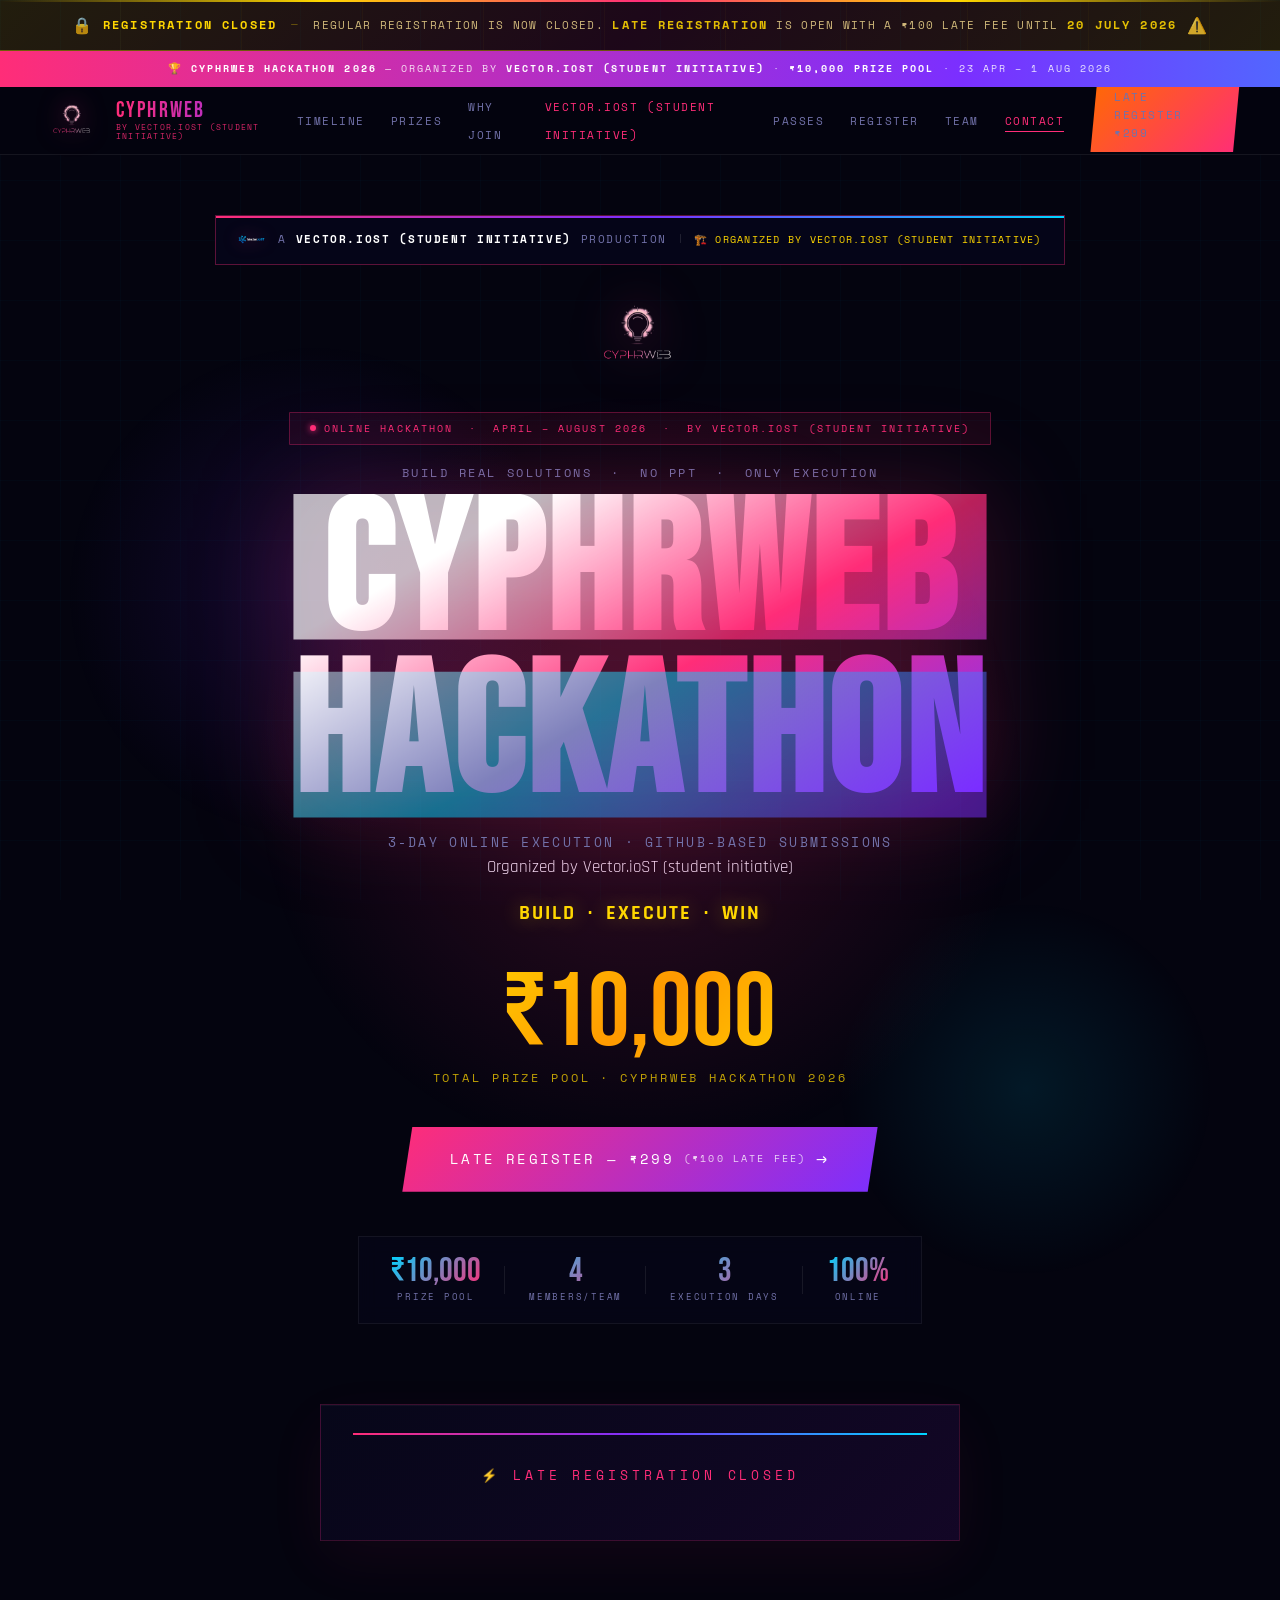
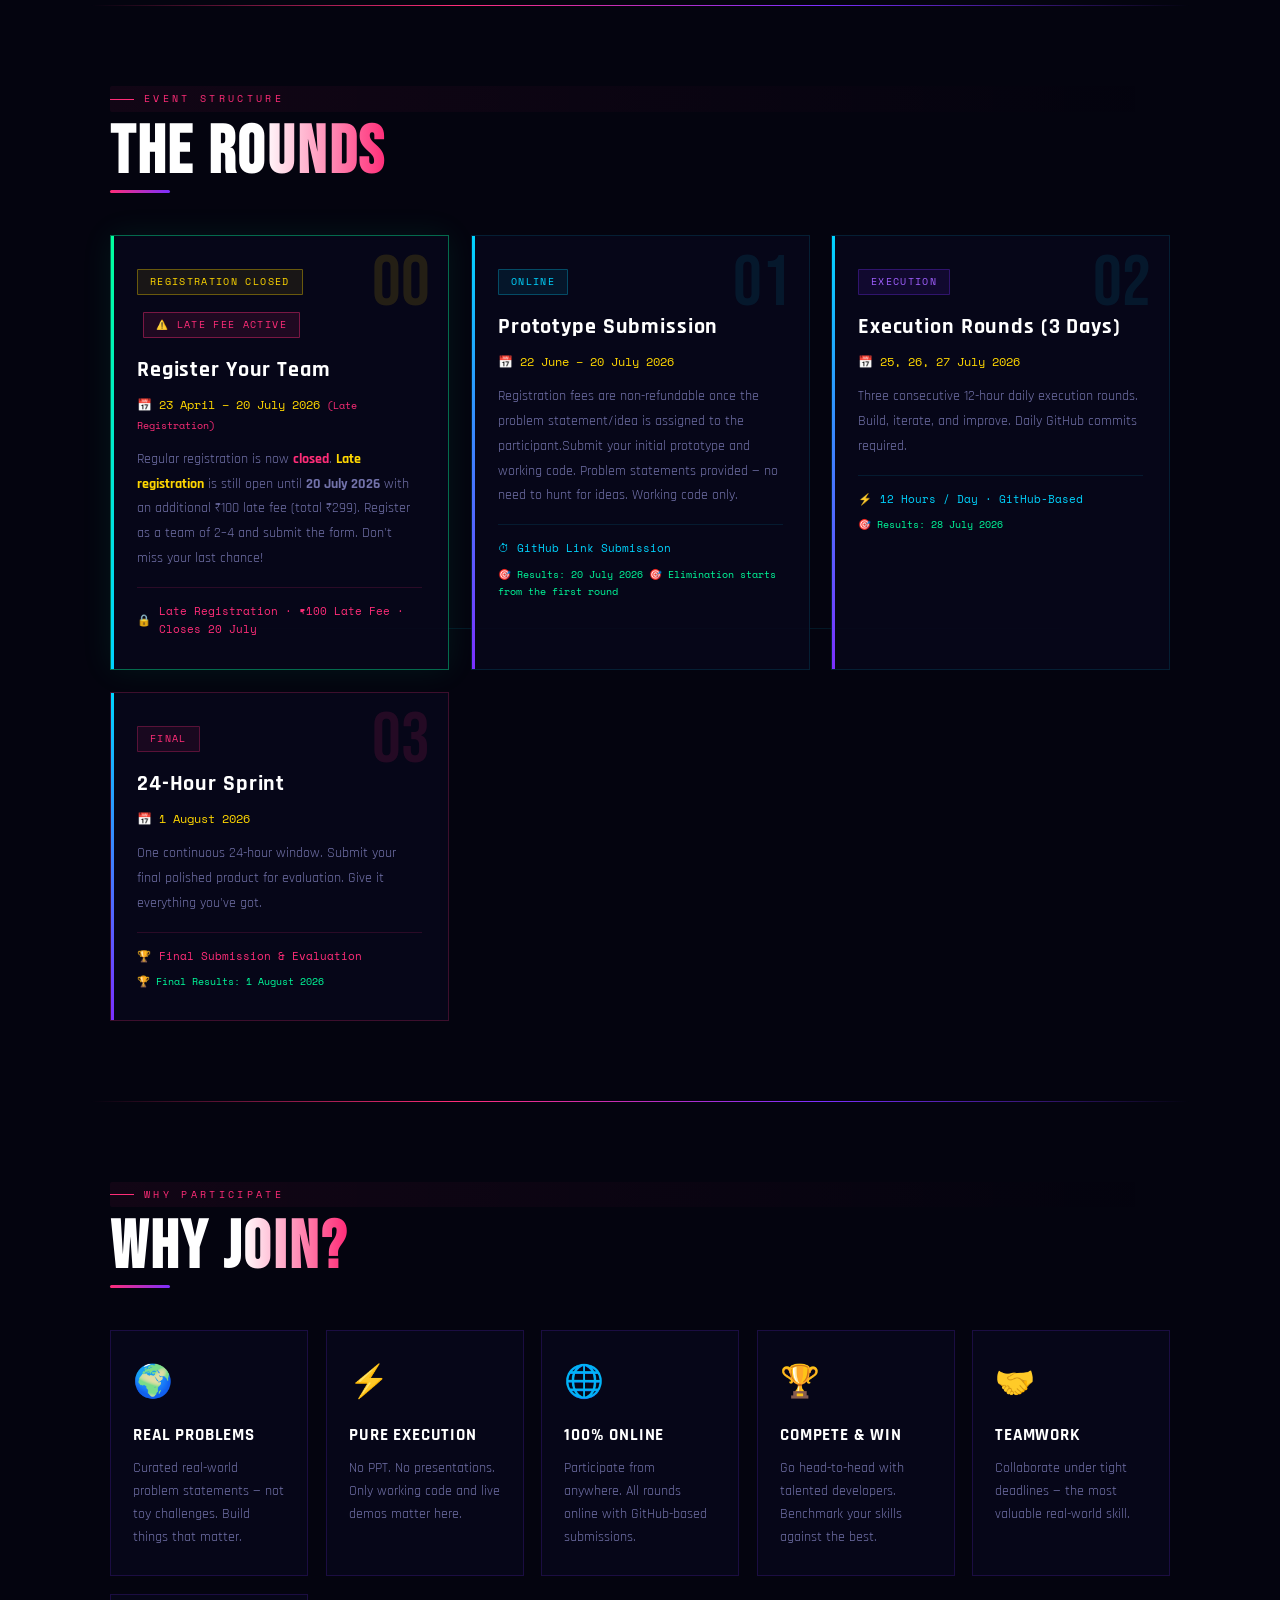
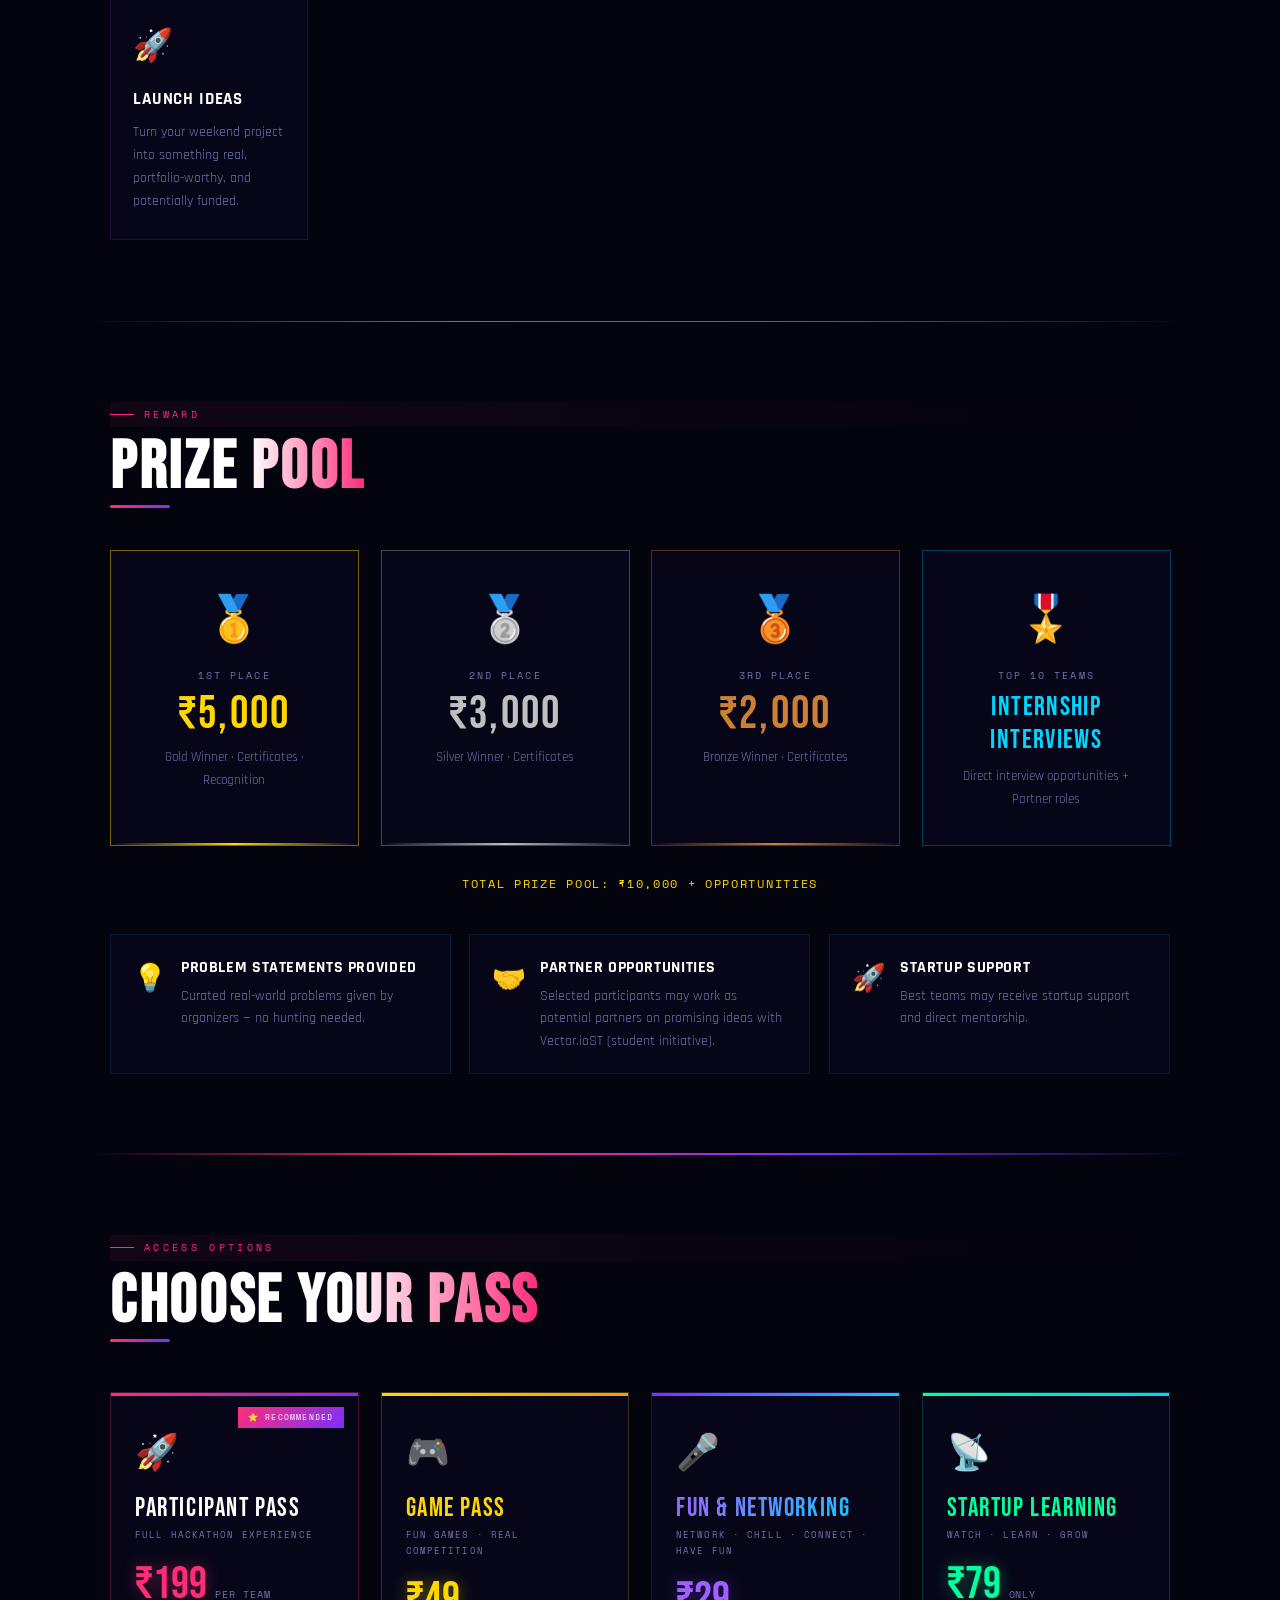
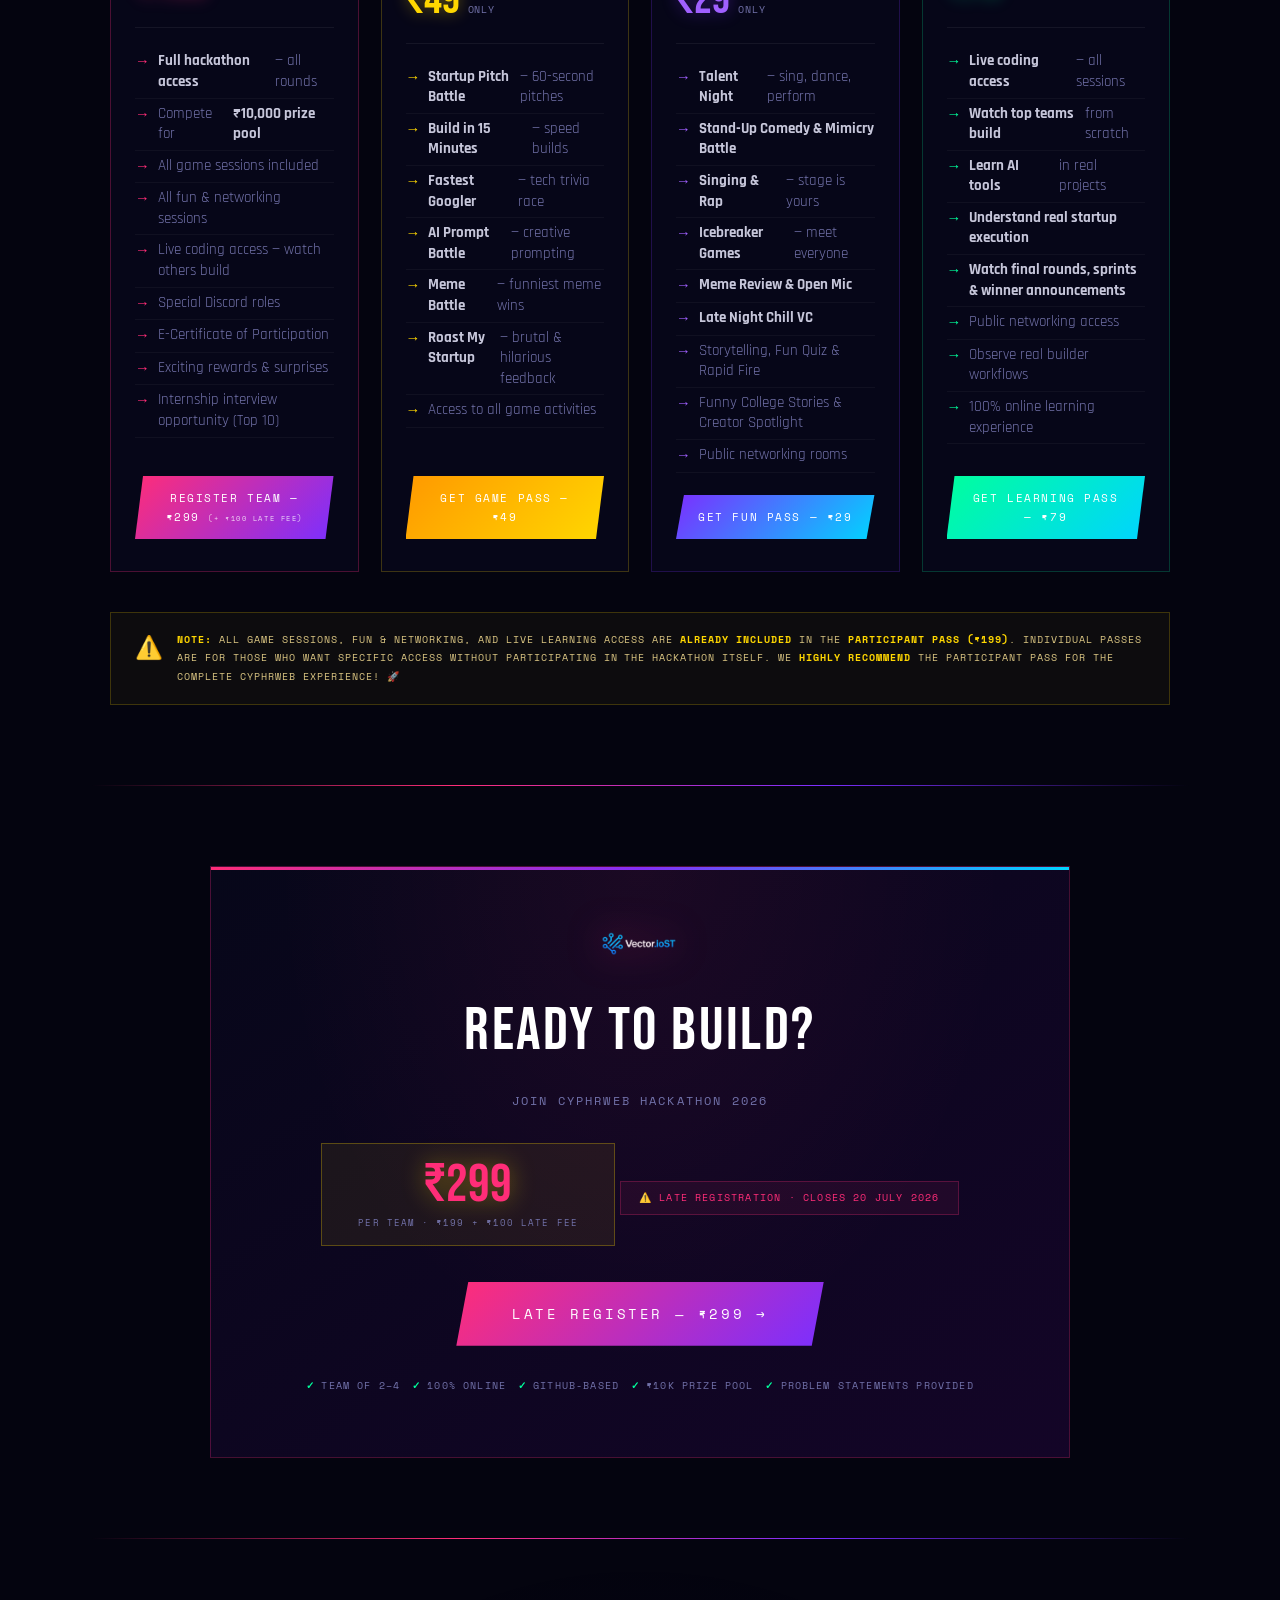
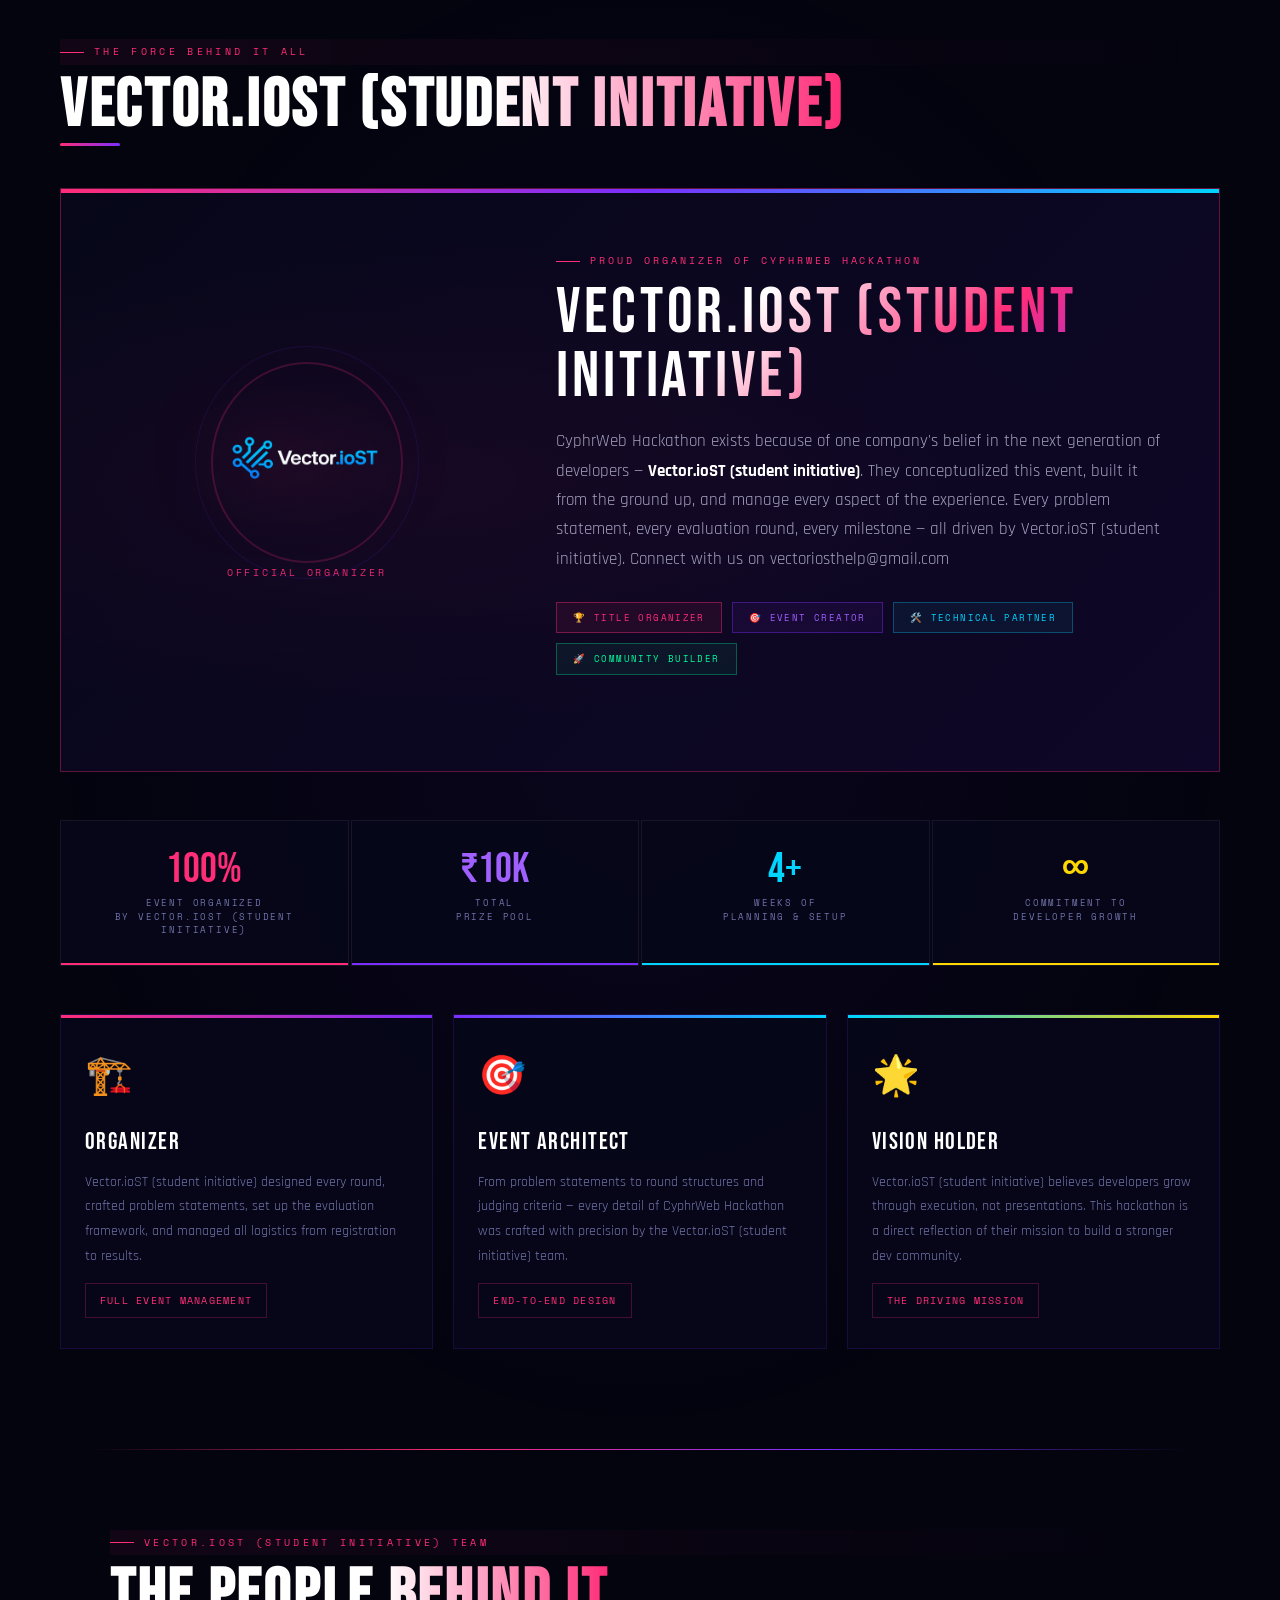
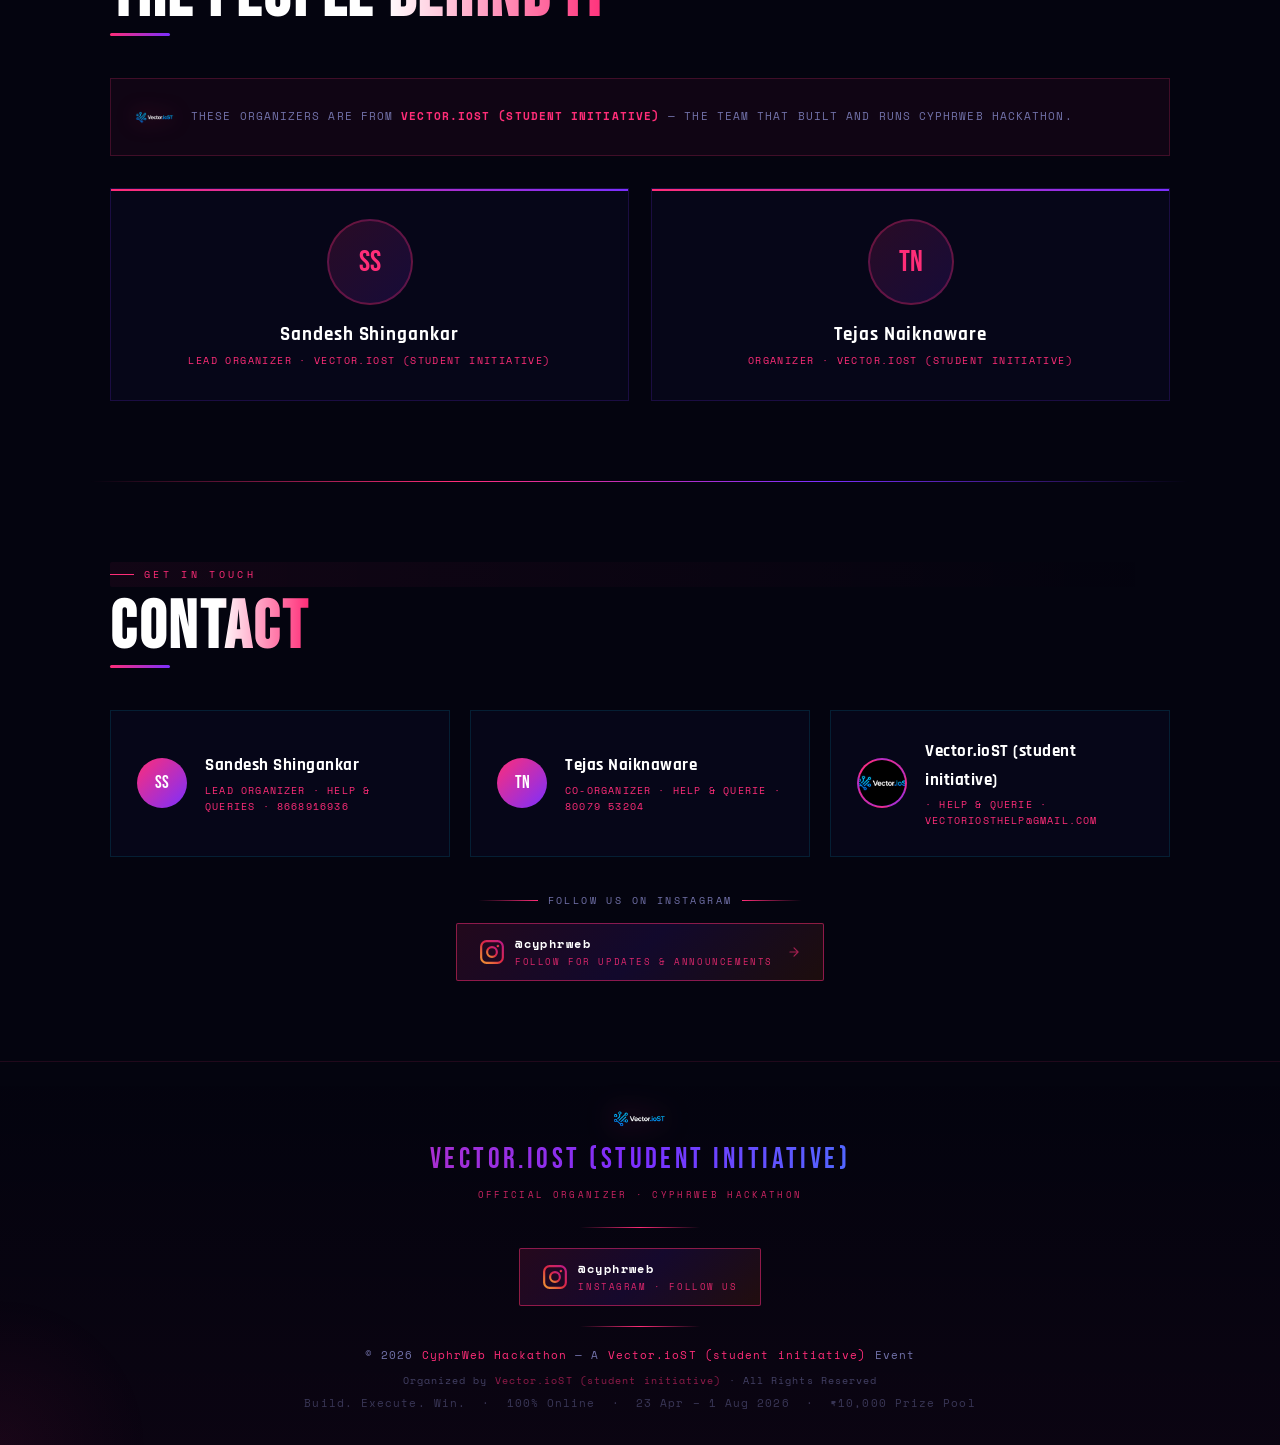
==== commit f9b7a8f4: "Update index.html" ====
--- a/index.html
+++ b/index.html
@@ -479,6 +479,64 @@
 .nav-links a.active::after{width:100%}
 
 
+/* PASSES SECTION */
+.passes-grid{display:grid;grid-template-columns:repeat(auto-fit,minmax(230px,1fr));gap:22px;margin-top:8px}
+.pass-card{background:var(--card);border:1px solid rgba(255,255,255,.08);padding:32px 24px;position:relative;overflow:hidden;transition:transform .35s,box-shadow .35s,border-color .3s;cursor:default;display:flex;flex-direction:column}
+.pass-card::before{content:'';position:absolute;top:0;left:0;right:0;height:3px}
+.pass-card.participant::before{background:linear-gradient(90deg,var(--pk),var(--pu))}
+.pass-card.game::before{background:linear-gradient(90deg,var(--gd),#ff9900)}
+.pass-card.fun::before{background:linear-gradient(90deg,var(--pu),var(--bl))}
+.pass-card.learning::before{background:linear-gradient(90deg,var(--grn),var(--bl))}
+.pass-card.participant{border-color:rgba(255,45,120,.28)}
+.pass-card.game{border-color:rgba(255,215,0,.22)}
+.pass-card.fun{border-color:rgba(123,47,255,.22)}
+.pass-card.learning{border-color:rgba(0,255,157,.2)}
+.pass-card:hover{transform:translateY(-8px);box-shadow:0 22px 55px rgba(0,0,0,.18)}
+.pass-card.participant:hover{border-color:rgba(255,45,120,.5);box-shadow:0 22px 55px rgba(255,45,120,.1)}
+.pass-card.game:hover{border-color:rgba(255,215,0,.5);box-shadow:0 22px 55px rgba(255,215,0,.08)}
+.pass-card.fun:hover{border-color:rgba(123,47,255,.5);box-shadow:0 22px 55px rgba(123,47,255,.1)}
+.pass-card.learning:hover{border-color:rgba(0,255,157,.4);box-shadow:0 22px 55px rgba(0,255,157,.07)}
+.pass-recommended{position:absolute;top:14px;right:14px;font-family:'Space Mono',monospace;font-size:.5rem;letter-spacing:.15em;text-transform:uppercase;padding:4px 10px;background:linear-gradient(135deg,var(--pk),var(--pu));color:#fff}
+.pass-icon{font-size:2.2rem;margin-bottom:12px;display:block}
+.pass-name{font-family:'Bebas Neue',sans-serif;font-size:1.65rem;letter-spacing:.06em;line-height:1;margin-bottom:6px}
+.pass-card.participant .pass-name{color:#fff}
+.pass-card.game .pass-name{color:var(--gd)}
+.pass-card.fun .pass-name{background:linear-gradient(135deg,#a060ff,var(--bl));-webkit-background-clip:text;-webkit-text-fill-color:transparent;background-clip:text}
+.pass-card.learning .pass-name{color:var(--grn)}
+.pass-tagline{font-family:'Space Mono',monospace;font-size:.58rem;letter-spacing:.12em;color:var(--dim);text-transform:uppercase;margin-bottom:20px}
+.pass-price-row{display:flex;align-items:baseline;gap:8px;margin-bottom:20px}
+.pass-price{font-family:'Bebas Neue',sans-serif;font-size:2.8rem;line-height:1}
+.pass-card.participant .pass-price{color:var(--pk);filter:drop-shadow(0 0 8px rgba(255,45,120,.4))}
+.pass-card.game .pass-price{color:var(--gd);filter:drop-shadow(0 0 8px rgba(255,215,0,.4))}
+.pass-card.fun .pass-price{color:#a060ff;filter:drop-shadow(0 0 8px rgba(123,47,255,.4))}
+.pass-card.learning .pass-price{color:var(--grn);filter:drop-shadow(0 0 8px rgba(0,255,157,.35))}
+.pass-per{font-family:'Space Mono',monospace;font-size:.6rem;color:var(--dim);letter-spacing:.1em;text-transform:uppercase}
+.pass-divider{width:100%;height:1px;background:rgba(255,255,255,.06);margin-bottom:18px}
+.pass-features{list-style:none;flex:1;margin-bottom:22px}
+.pass-features li{font-family:'Rajdhani',sans-serif;font-size:.92rem;color:var(--dim);padding:5px 0;border-bottom:1px solid rgba(255,255,255,.04);display:flex;align-items:flex-start;gap:8px;line-height:1.4}
+.pass-features li::before{content:'→';flex-shrink:0;margin-top:1px}
+.pass-card.participant .pass-features li::before{color:var(--pk)}
+.pass-card.game .pass-features li::before{color:var(--gd)}
+.pass-card.fun .pass-features li::before{color:#a060ff}
+.pass-card.learning .pass-features li::before{color:var(--grn)}
+.pass-features li strong{color:rgba(220,220,240,.9)}
+.pass-cta{display:block;text-align:center;font-family:'Space Mono',monospace;font-size:.7rem;letter-spacing:.14em;text-transform:uppercase;color:#fff;text-decoration:none;padding:13px 20px;border:none;cursor:pointer;clip-path:polygon(8px 0%,100% 0%,calc(100% - 8px) 100%,0% 100%);transition:filter .25s,transform .2s,box-shadow .25s;margin-top:auto}
+.pass-card.participant .pass-cta{background:linear-gradient(135deg,var(--pk),var(--pu))}
+.pass-card.game .pass-cta{background:linear-gradient(135deg,#ff9900,var(--gd))}
+.pass-card.fun .pass-cta{background:linear-gradient(135deg,var(--pu),var(--bl))}
+.pass-card.learning .pass-cta{background:linear-gradient(135deg,var(--grn),var(--bl))}
+.pass-cta:hover{filter:brightness(1.18);transform:translateY(-3px)}
+.pass-card.participant .pass-cta:hover{box-shadow:0 10px 30px rgba(255,45,120,.4)}
+.pass-card.game .pass-cta:hover{box-shadow:0 10px 30px rgba(255,215,0,.3)}
+.pass-card.fun .pass-cta:hover{box-shadow:0 10px 30px rgba(123,47,255,.35)}
+.pass-card.learning .pass-cta:hover{box-shadow:0 10px 30px rgba(0,255,157,.25)}
+.pass-note{margin-top:40px;background:rgba(255,215,0,.04);border:1px solid rgba(255,215,0,.2);padding:18px 24px;display:flex;gap:14px;align-items:flex-start}
+.pass-note-icon{font-size:1.4rem;flex-shrink:0}
+.pass-note-text{font-family:'Space Mono',monospace;font-size:.62rem;letter-spacing:.1em;color:rgba(255,230,150,.85);line-height:1.85;text-transform:uppercase}
+.pass-note-text strong{color:var(--gd)}
+@media(max-width:600px){.passes-grid{grid-template-columns:1fr 1fr}}
+@media(max-width:420px){.passes-grid{grid-template-columns:1fr}}
+
 /* EXAM NOTICE BAR */
 .exam-notice-bar{
   position:relative;z-index:202;
@@ -568,6 +626,7 @@
     <li><a href="#prizes">Prizes</a></li>
     <li><a href="#why">Why Join</a></li>
     <li><a href="#webxy" style="color:var(--pk)">Vector.ioST (student initiative)</a></li>
+    <li><a href="#passes">Passes</a></li>
     <li><a href="#register">Register</a></li>
     <li><a href="#organizers">Team</a></li>
     <li><a href="#contact">Contact</a></li>
@@ -712,6 +771,120 @@
 <div class="div"></div>
 
 
+
+<div class="div"></div>
+
+<!-- PASSES -->
+<section id="passes">
+  <div class="reveal">
+    <p class="sec-label">Access Options</p>
+    <h2 class="sec-title">Choose Your Pass</h2>
+  </div>
+  <div class="passes-grid reveal">
+
+    <!-- PARTICIPANT PASS -->
+    <div class="pass-card participant">
+      <span class="pass-recommended">⭐ Recommended</span>
+      <span class="pass-icon">🚀</span>
+      <div class="pass-name">Participant Pass</div>
+      <div class="pass-tagline">Full Hackathon Experience</div>
+      <div class="pass-price-row">
+        <div class="pass-price">₹199</div>
+        <div class="pass-per">per team</div>
+      </div>
+      <div class="pass-divider"></div>
+      <ul class="pass-features">
+        <li><strong>Full hackathon access</strong> — all rounds</li>
+        <li>Compete for <strong>₹10,000 prize pool</strong></li>
+        <li>All game sessions included</li>
+        <li>All fun &amp; networking sessions</li>
+        <li>Live coding access — watch others build</li>
+        <li>Special Discord roles</li>
+        <li>E-Certificate of Participation</li>
+        <li>Exciting rewards &amp; surprises</li>
+        <li>Internship interview opportunity (Top 10)</li>
+      </ul>
+      <a href="https://forms.gle/uf2Auhp5KgkFNQgWA" target="_blank" class="pass-cta">Register Team — ₹299 <span style="font-size:.65em;opacity:.8">(+ ₹100 late fee)</span></a>
+    </div>
+
+    <!-- GAME PASS -->
+    <div class="pass-card game">
+      <span class="pass-icon">🎮</span>
+      <div class="pass-name">Game Pass</div>
+      <div class="pass-tagline">Fun Games · Real Competition</div>
+      <div class="pass-price-row">
+        <div class="pass-price">₹49</div>
+        <div class="pass-per">only</div>
+      </div>
+      <div class="pass-divider"></div>
+      <ul class="pass-features">
+        <li><strong>Startup Pitch Battle</strong> — 60-second pitches</li>
+        <li><strong>Build in 15 Minutes</strong> — speed builds</li>
+        <li><strong>Fastest Googler</strong> — tech trivia race</li>
+        <li><strong>AI Prompt Battle</strong> — creative prompting</li>
+        <li><strong>Meme Battle</strong> — funniest meme wins</li>
+        <li><strong>Roast My Startup</strong> — brutal &amp; hilarious feedback</li>
+        <li>Access to all game activities</li>
+      </ul>
+      <a href="https://forms.gle/uf2Auhp5KgkFNQgWA" target="_blank" class="pass-cta">Get Game Pass — ₹49</a>
+    </div>
+
+    <!-- FUN & NETWORKING PASS -->
+    <div class="pass-card fun">
+      <span class="pass-icon">🎤</span>
+      <div class="pass-name">Fun &amp; Networking</div>
+      <div class="pass-tagline">Network · Chill · Connect · Have Fun</div>
+      <div class="pass-price-row">
+        <div class="pass-price">₹29</div>
+        <div class="pass-per">only</div>
+      </div>
+      <div class="pass-divider"></div>
+      <ul class="pass-features">
+        <li><strong>Talent Night</strong> — sing, dance, perform</li>
+        <li><strong>Stand-Up Comedy &amp; Mimicry Battle</strong></li>
+        <li><strong>Singing &amp; Rap</strong> — stage is yours</li>
+        <li><strong>Icebreaker Games</strong> — meet everyone</li>
+        <li><strong>Meme Review &amp; Open Mic</strong></li>
+        <li><strong>Late Night Chill VC</strong></li>
+        <li>Storytelling, Fun Quiz &amp; Rapid Fire</li>
+        <li>Funny College Stories &amp; Creator Spotlight</li>
+        <li>Public networking rooms</li>
+      </ul>
+      <a href="https://forms.gle/uf2Auhp5KgkFNQgWA" target="_blank" class="pass-cta">Get Fun Pass — ₹29</a>
+    </div>
+
+    <!-- STARTUP LEARNING PASS -->
+    <div class="pass-card learning">
+      <span class="pass-icon">📡</span>
+      <div class="pass-name">Startup Learning</div>
+      <div class="pass-tagline">Watch · Learn · Grow</div>
+      <div class="pass-price-row">
+        <div class="pass-price">₹79</div>
+        <div class="pass-per">only</div>
+      </div>
+      <div class="pass-divider"></div>
+      <ul class="pass-features">
+        <li><strong>Live coding access</strong> — all sessions</li>
+        <li><strong>Watch top teams build</strong> from scratch</li>
+        <li><strong>Learn AI tools</strong> in real projects</li>
+        <li><strong>Understand real startup execution</strong></li>
+        <li><strong>Watch final rounds, sprints &amp; winner announcements</strong></li>
+        <li>Public networking access</li>
+        <li>Observe real builder workflows</li>
+        <li>100% online learning experience</li>
+      </ul>
+      <a href="https://forms.gle/uf2Auhp5KgkFNQgWA" target="_blank" class="pass-cta">Get Learning Pass — ₹79</a>
+    </div>
+
+  </div>
+
+  <div class="pass-note reveal">
+    <span class="pass-note-icon">⚠️</span>
+    <div class="pass-note-text">
+      <strong>Note:</strong> All game sessions, fun &amp; networking, and live learning access are <strong>already included</strong> in the <strong>Participant Pass (₹199)</strong>. Individual passes are for those who want specific access without participating in the hackathon itself. We <strong>highly recommend</strong> the Participant Pass for the complete CyphrWeb experience! 🚀
+    </div>
+  </div>
+</section>
 
 <div class="div"></div>
 
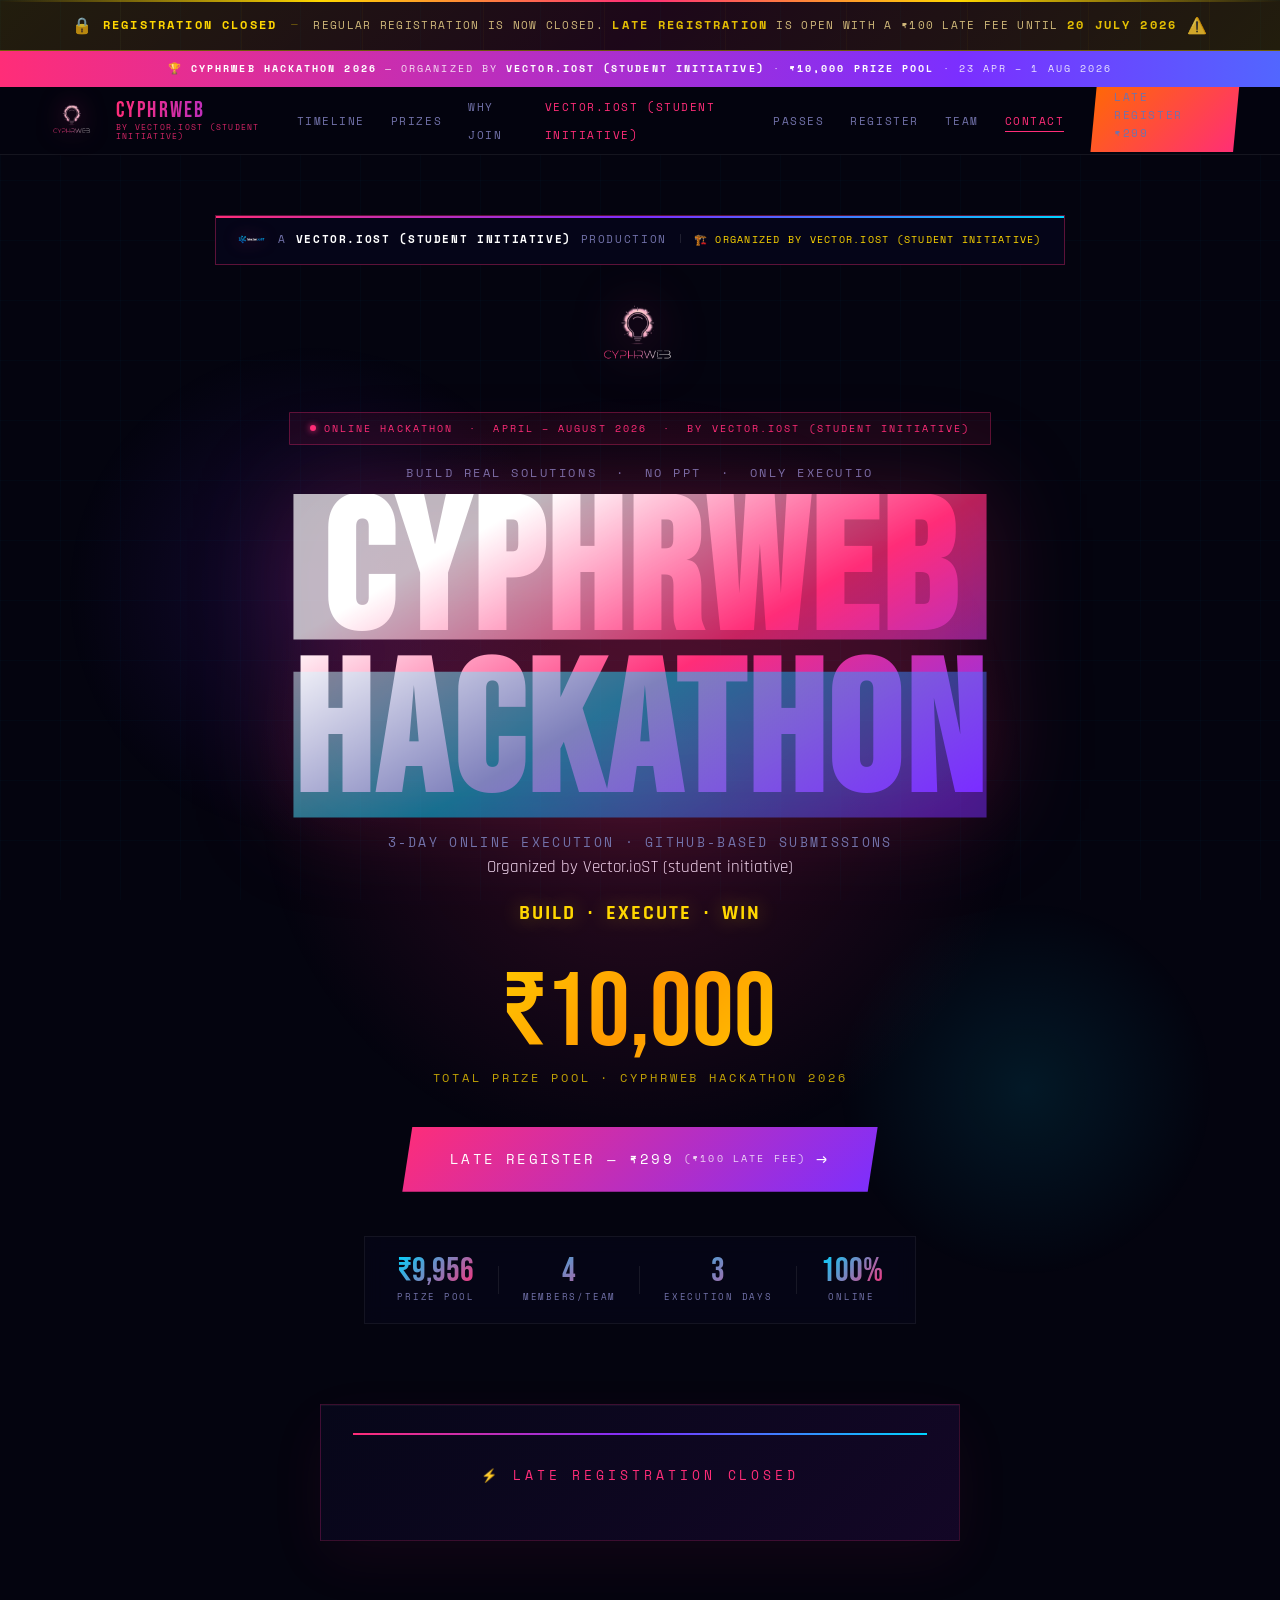
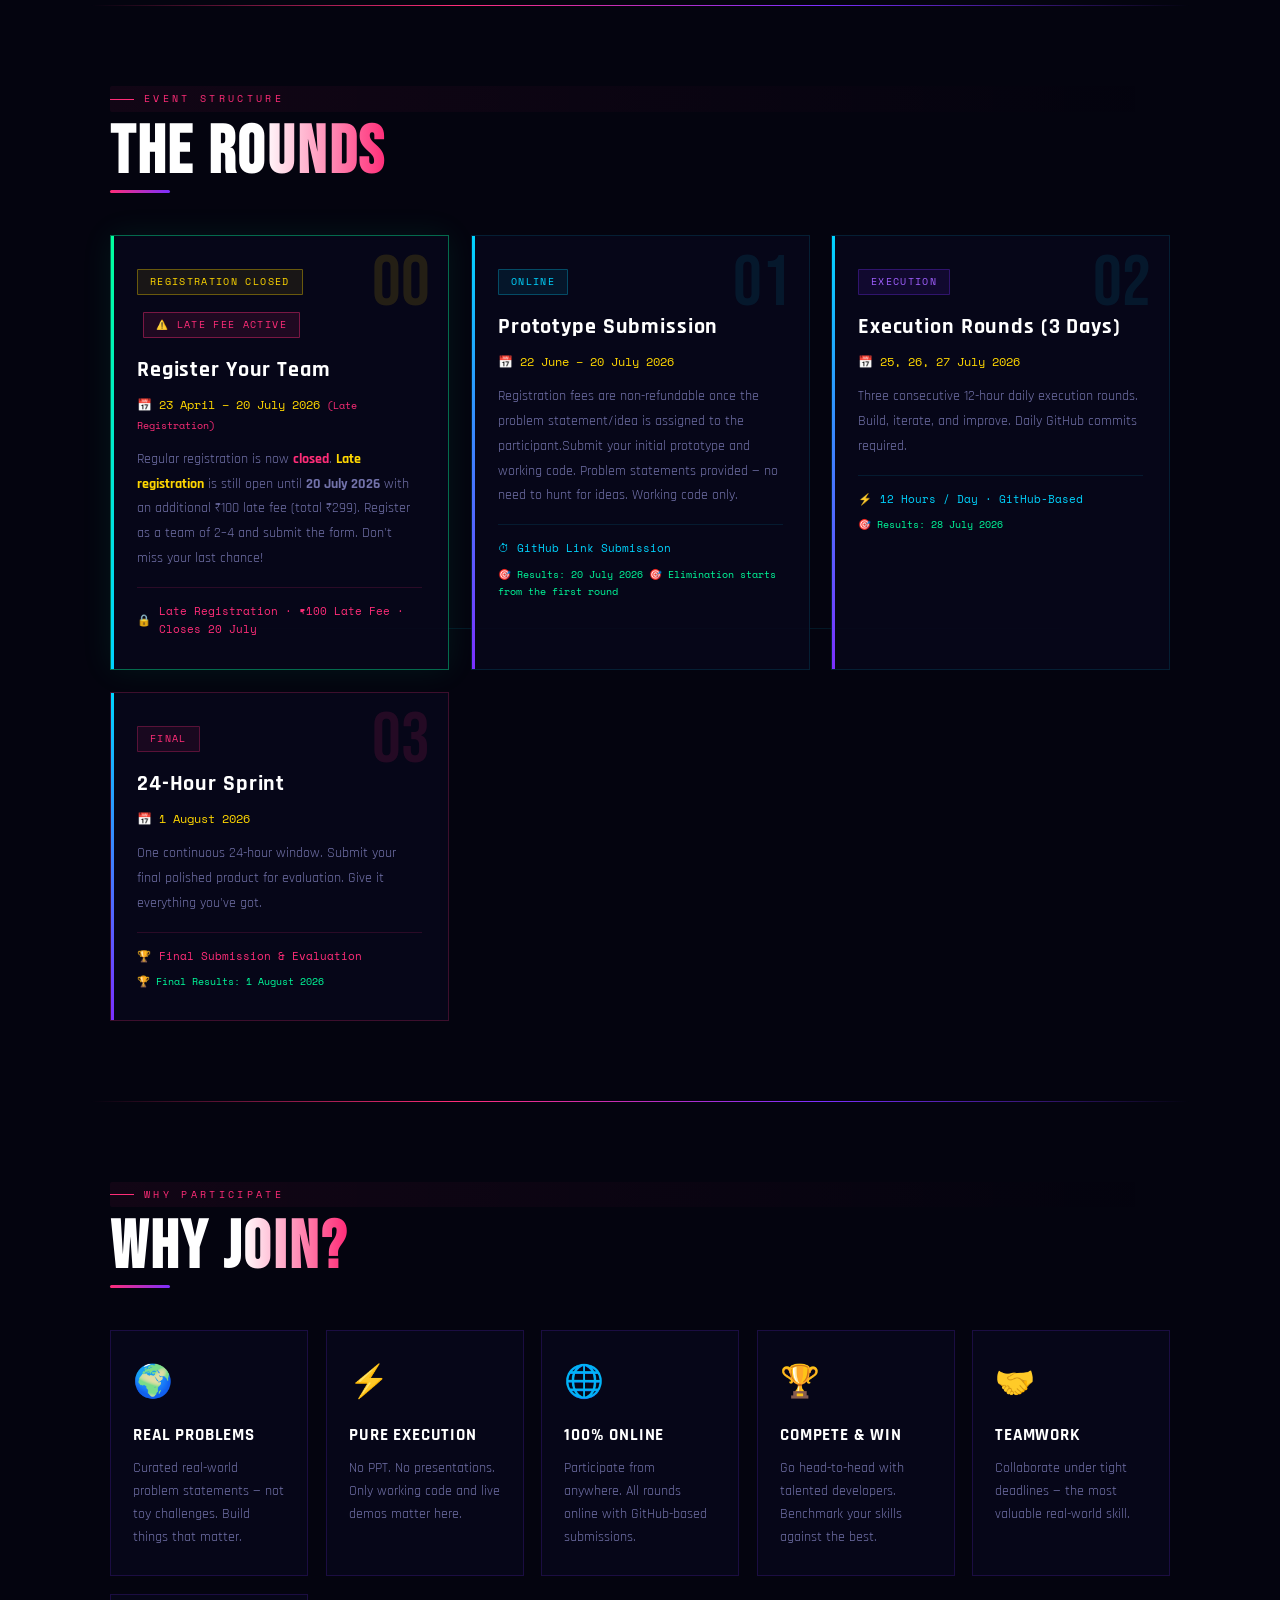
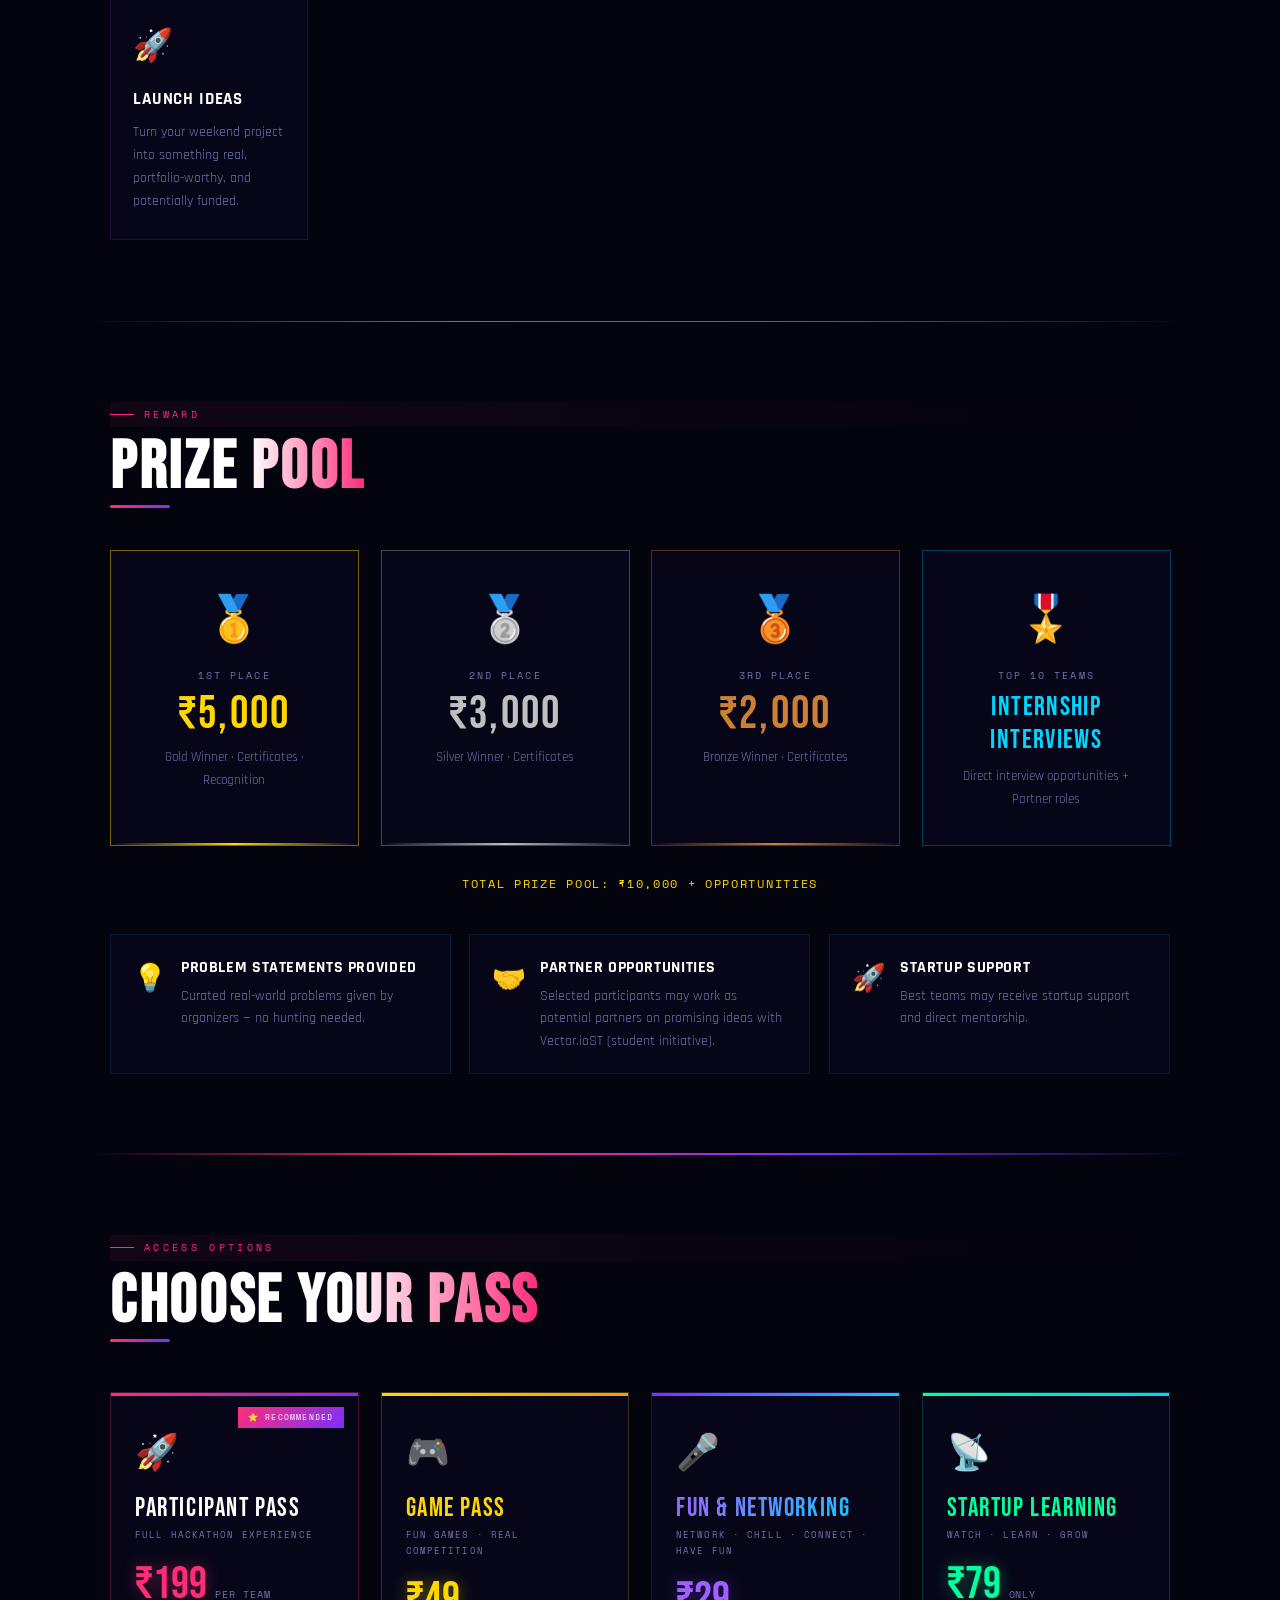
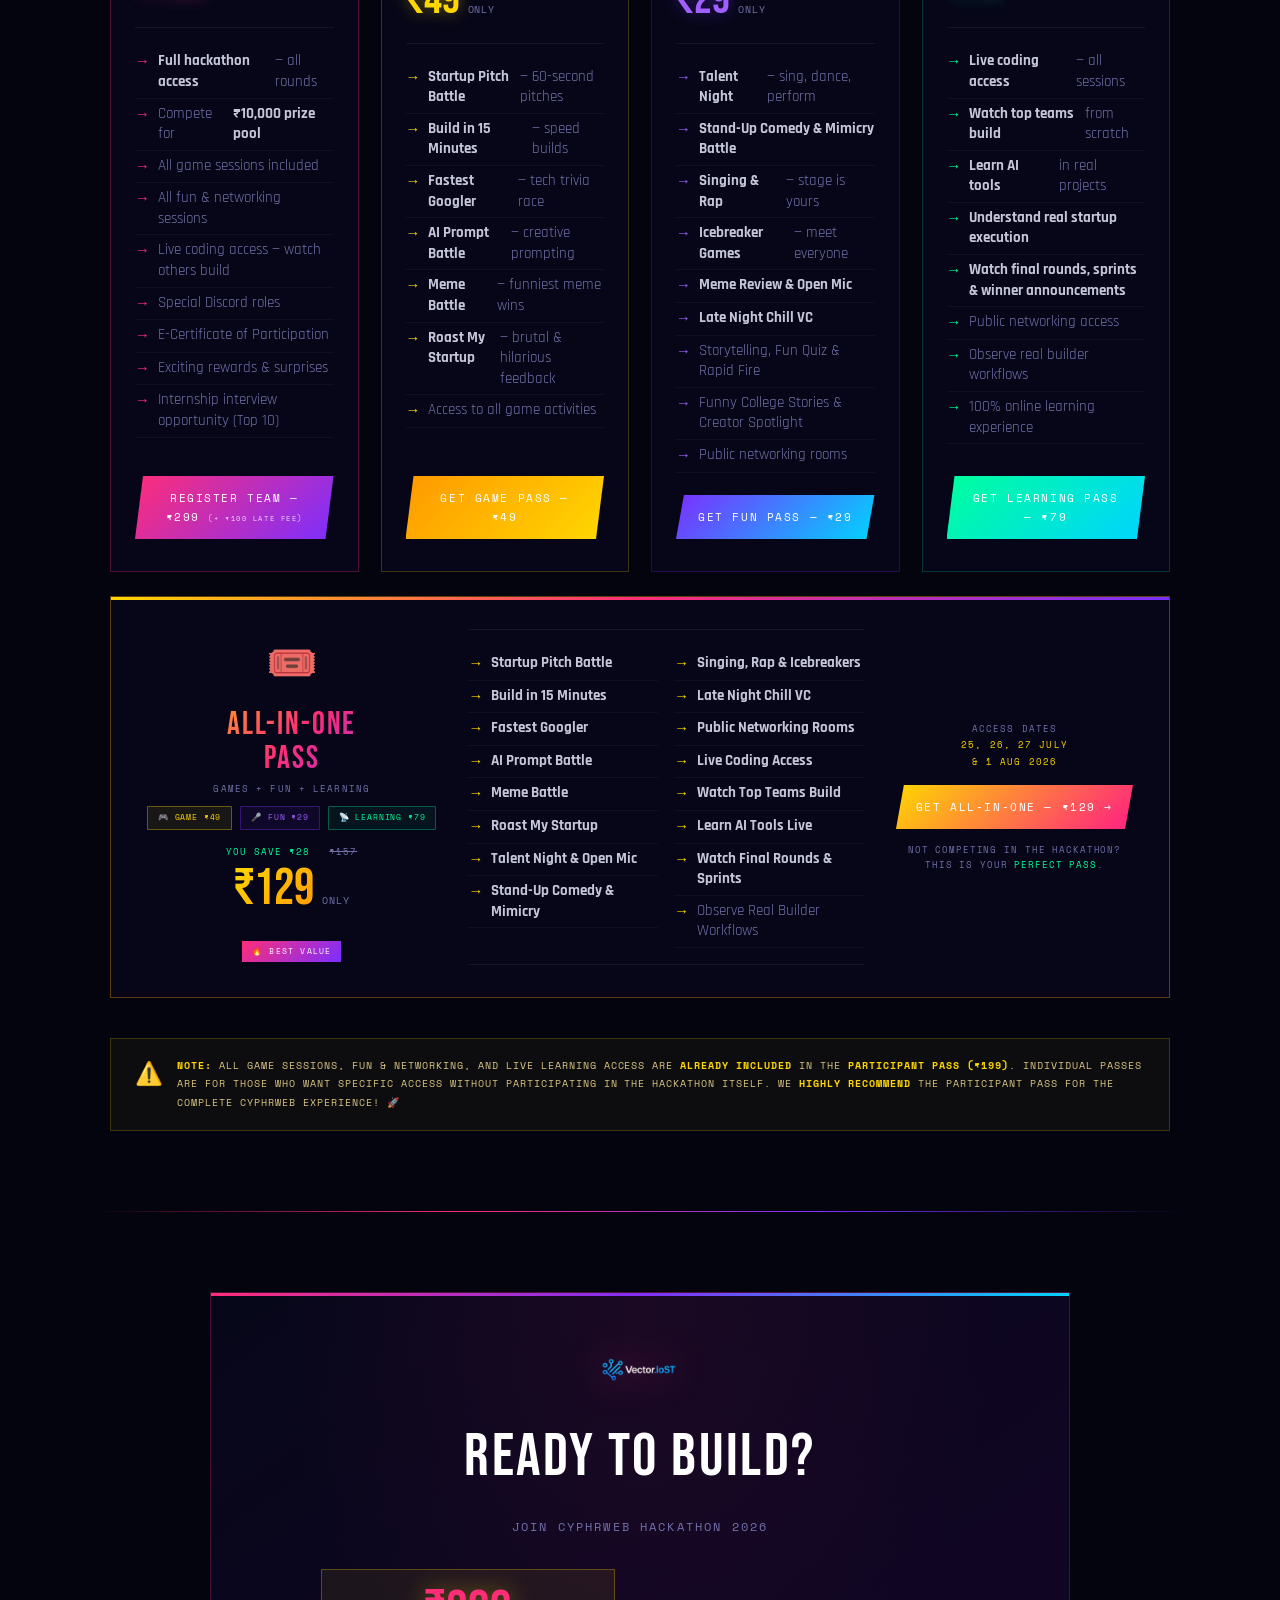
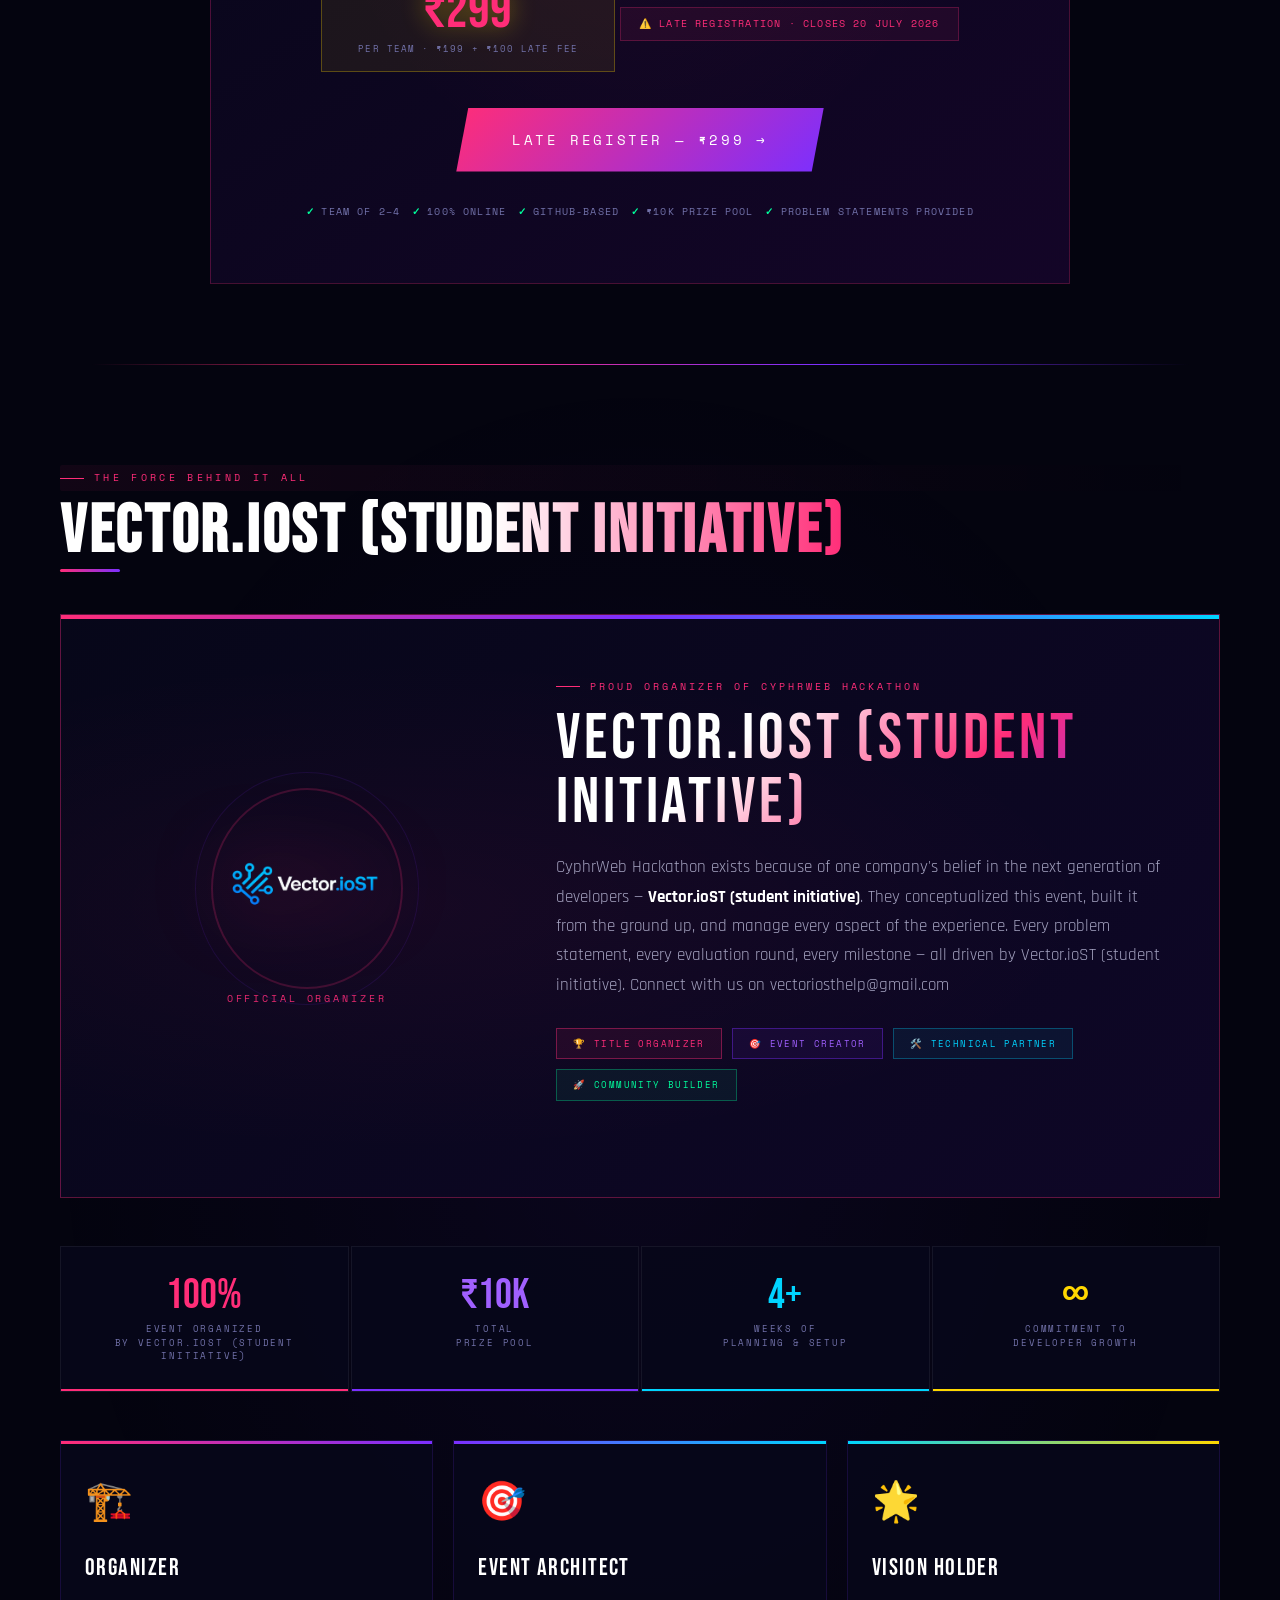
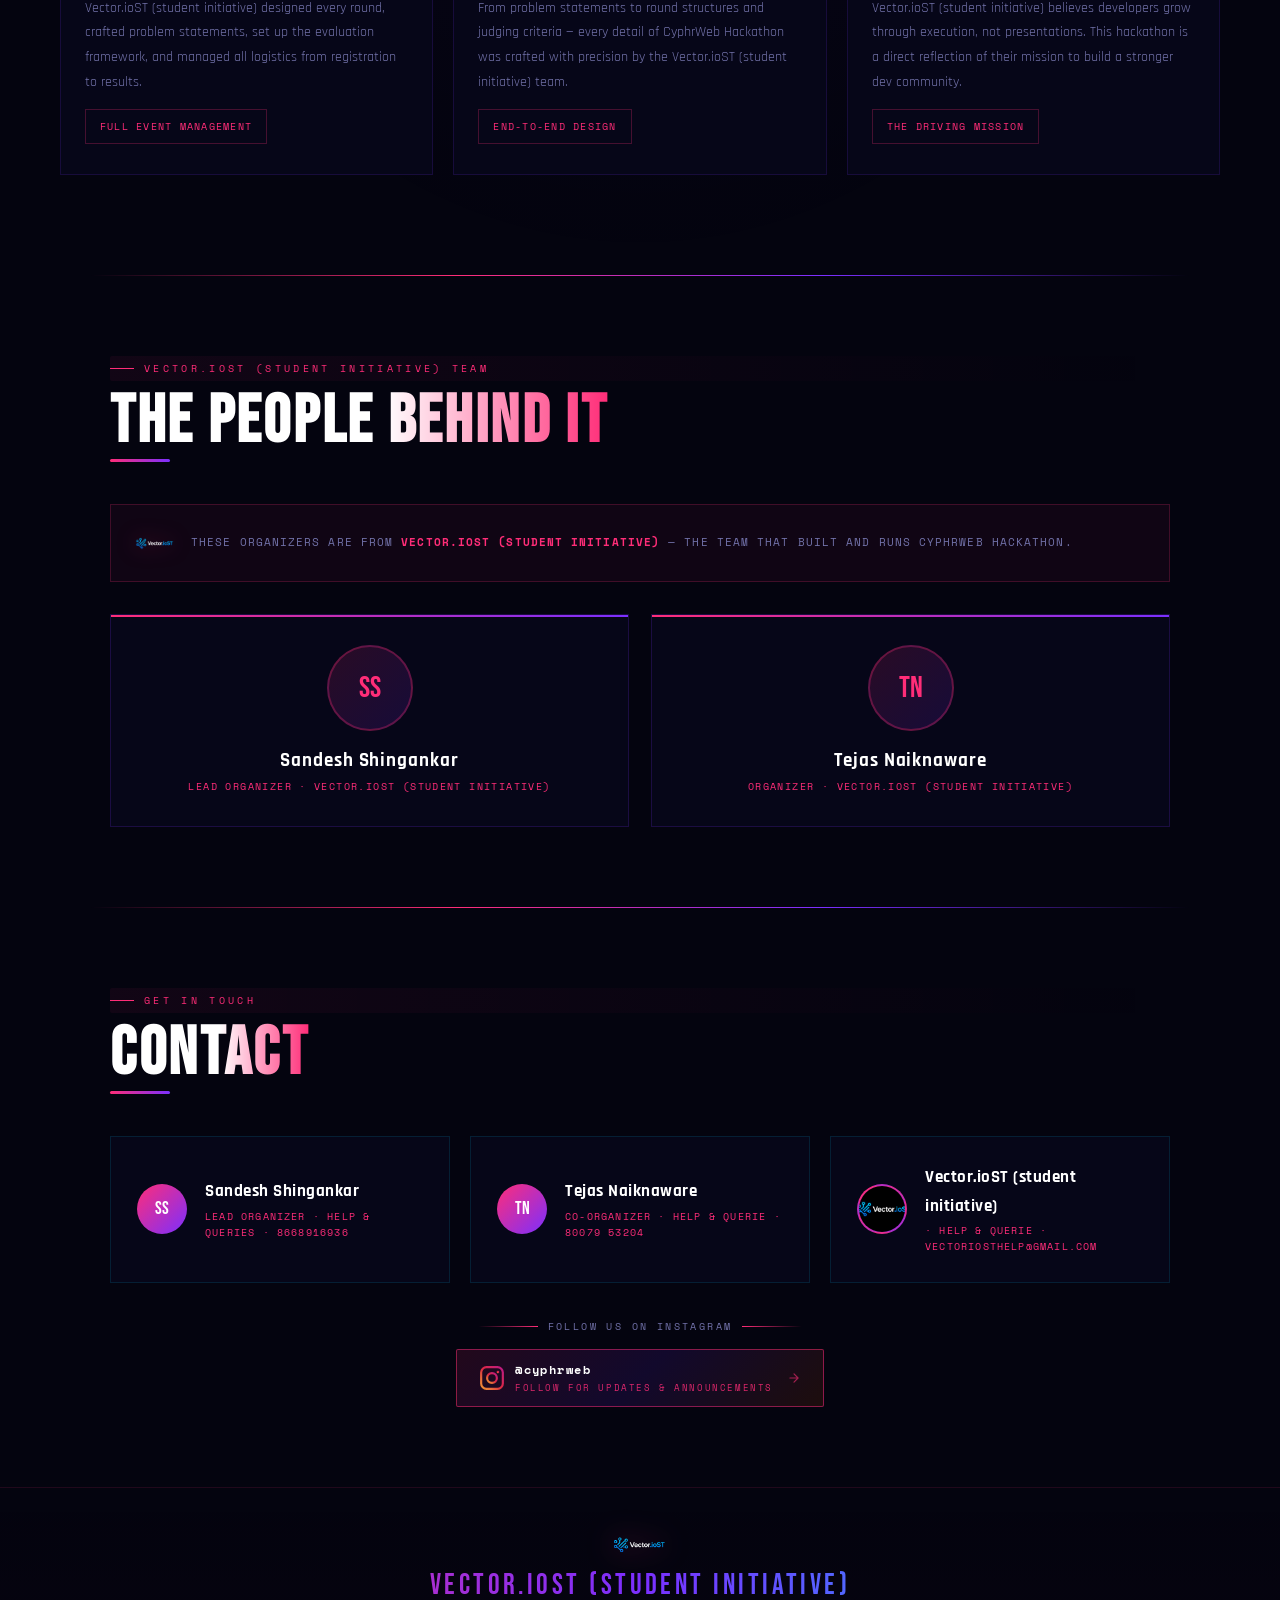
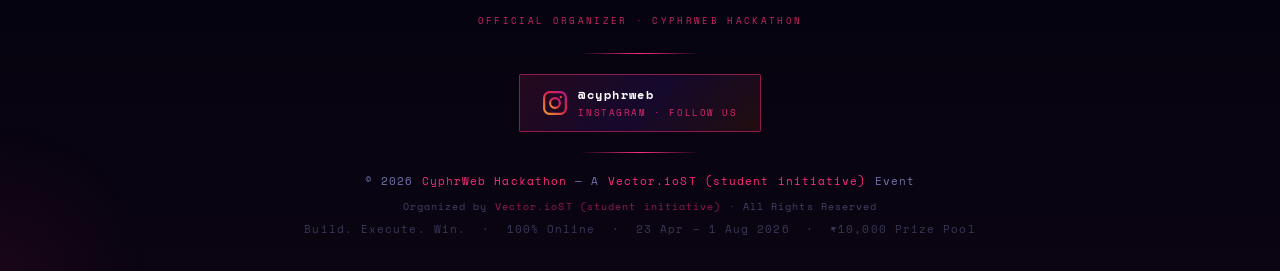
==== commit 9fcb3e3d: "Update index.html" ====
--- a/index.html
+++ b/index.html
@@ -534,6 +534,30 @@
 .pass-note-icon{font-size:1.4rem;flex-shrink:0}
 .pass-note-text{font-family:'Space Mono',monospace;font-size:.62rem;letter-spacing:.1em;color:rgba(255,230,150,.85);line-height:1.85;text-transform:uppercase}
 .pass-note-text strong{color:var(--gd)}
+/* ALL-IN-ONE PASS SPECIAL STYLING */
+.pass-card.combo{border-color:rgba(255,165,0,.35);position:relative}
+.pass-card.combo::before{background:linear-gradient(90deg,var(--gd),var(--pk),var(--pu),var(--bl),var(--grn));background-size:200%;animation:barscroll 3s linear infinite}
+.pass-card.combo:hover{border-color:rgba(255,165,0,.65);box-shadow:0 22px 55px rgba(255,165,0,.12)}
+.pass-card.combo .pass-name{background:linear-gradient(135deg,var(--gd),var(--pk),var(--pu));-webkit-background-clip:text;-webkit-text-fill-color:transparent;background-clip:text}
+.pass-card.combo .pass-price{background:linear-gradient(135deg,var(--gd),#ff9900);-webkit-background-clip:text;-webkit-text-fill-color:transparent;background-clip:text;filter:none}
+.pass-card.combo .pass-features li::before{color:var(--gd)}
+.pass-card.combo .pass-cta{background:linear-gradient(135deg,var(--gd),var(--pk),var(--pu));background-size:200%;animation:barscroll 3s linear infinite}
+.pass-card.combo .pass-cta:hover{box-shadow:0 10px 30px rgba(255,165,0,.4)}
+.combo-included{display:flex;gap:8px;flex-wrap:wrap;margin-bottom:14px}
+.combo-badge{font-family:'Space Mono',monospace;font-size:.52rem;letter-spacing:.1em;text-transform:uppercase;padding:4px 10px;border:1px solid;border-radius:1px}
+.cb-game{background:rgba(255,215,0,.08);border-color:rgba(255,215,0,.35);color:var(--gd)}
+.cb-fun{background:rgba(123,47,255,.08);border-color:rgba(123,47,255,.35);color:#a060ff}
+.cb-learn{background:rgba(0,255,157,.06);border-color:rgba(0,255,157,.3);color:var(--grn)}
+.combo-savings{font-family:'Space Mono',monospace;font-size:.58rem;letter-spacing:.1em;color:var(--grn);text-transform:uppercase;margin-bottom:4px}
+.combo-savings span{text-decoration:line-through;color:var(--dim);margin-left:6px}
+.passes-grid-wide{grid-template-columns:repeat(auto-fit,minmax(220px,1fr))}
+/* COMBO ROW — full width standalone card below the grid */
+.combo-pass-row{margin-top:24px}
+.pass-card.combo.full-row{display:grid;grid-template-columns:auto 1fr auto;gap:32px;align-items:center;padding:32px 36px}
+.pass-card.combo.full-row .pass-left{display:flex;flex-direction:column;align-items:center;text-align:center;min-width:140px}
+.pass-card.combo.full-row .pass-mid ul{columns:2;gap:20px}
+.pass-card.combo.full-row .pass-right{display:flex;flex-direction:column;align-items:center;gap:14px;min-width:180px}
+@media(max-width:768px){.pass-card.combo.full-row{grid-template-columns:1fr;text-align:center}.pass-card.combo.full-row .pass-mid ul{columns:1}.pass-card.combo.full-row .pass-right{width:100%}.pass-card.combo.full-row .pass-left{flex-direction:row;justify-content:center;gap:16px;flex-wrap:wrap}}
 @media(max-width:600px){.passes-grid{grid-template-columns:1fr 1fr}}
 @media(max-width:420px){.passes-grid{grid-template-columns:1fr}}
 
@@ -876,6 +900,60 @@
       <a href="https://forms.gle/uf2Auhp5KgkFNQgWA" target="_blank" class="pass-cta">Get Learning Pass — ₹79</a>
     </div>
 
+  </div>
+
+  <!-- ALL-IN-ONE COMBO PASS — full width -->
+  <div class="combo-pass-row reveal">
+    <div class="pass-card combo full-row">
+      <!-- LEFT: name + price -->
+      <div class="pass-left">
+        <div style="font-size:2.6rem;margin-bottom:8px">🎟️</div>
+        <div>
+          <div class="pass-name" style="font-size:2rem;line-height:1.05">All-In-One<br>Pass</div>
+          <div class="pass-tagline" style="margin-top:6px;margin-bottom:10px">Games + Fun + Learning</div>
+          <div class="combo-included">
+            <span class="combo-badge cb-game">🎮 Game ₹49</span>
+            <span class="combo-badge cb-fun">🎤 Fun ₹29</span>
+            <span class="combo-badge cb-learn">📡 Learning ₹79</span>
+          </div>
+          <div class="combo-savings">You save ₹28 &nbsp;<span>₹157</span></div>
+          <div class="pass-price-row" style="justify-content:center">
+            <div class="pass-price" style="font-size:3.2rem">₹129</div>
+            <div class="pass-per">only</div>
+          </div>
+          <span class="pass-recommended" style="position:static;display:inline-block;margin-top:6px">🔥 Best Value</span>
+        </div>
+      </div>
+      <!-- MID: features -->
+      <div class="pass-mid">
+        <div class="pass-divider"></div>
+        <ul class="pass-features" style="columns:2;gap:16px;margin-bottom:0">
+          <li><strong>Startup Pitch Battle</strong></li>
+          <li><strong>Build in 15 Minutes</strong></li>
+          <li><strong>Fastest Googler</strong></li>
+          <li><strong>AI Prompt Battle</strong></li>
+          <li><strong>Meme Battle</strong></li>
+          <li><strong>Roast My Startup</strong></li>
+          <li><strong>Talent Night &amp; Open Mic</strong></li>
+          <li><strong>Stand-Up Comedy &amp; Mimicry</strong></li>
+          <li><strong>Singing, Rap &amp; Icebreakers</strong></li>
+          <li><strong>Late Night Chill VC</strong></li>
+          <li><strong>Public Networking Rooms</strong></li>
+          <li><strong>Live Coding Access</strong></li>
+          <li><strong>Watch Top Teams Build</strong></li>
+          <li><strong>Learn AI Tools Live</strong></li>
+          <li><strong>Watch Final Rounds &amp; Sprints</strong></li>
+          <li>Observe Real Builder Workflows</li>
+        </ul>
+        <div class="pass-divider" style="margin-top:16px;margin-bottom:0"></div>
+      </div>
+      <!-- RIGHT: CTA -->
+      <div class="pass-right">
+        <div style="font-family:'Space Mono',monospace;font-size:.58rem;letter-spacing:.12em;color:var(--dim);text-transform:uppercase;text-align:center;line-height:1.8">Access Dates<br><span style="color:var(--gd)">25, 26, 27 July<br>&amp; 1 Aug 2026</span></div>
+        <a href="https://forms.gle/uf2Auhp5KgkFNQgWA" target="_blank" class="pass-cta" style="width:100%;text-align:center">Get All-In-One — ₹129 →</a>
+        <div style="font-family:'Space Mono',monospace;font-size:.55rem;letter-spacing:.1em;color:var(--dim);text-align:center;line-height:1.7;text-transform:uppercase">Not competing in the hackathon?<br>This is your <span style="color:var(--grn)">perfect pass</span>.</div>
+      </div>
+    </div>
   </div>
 
   <div class="pass-note reveal">
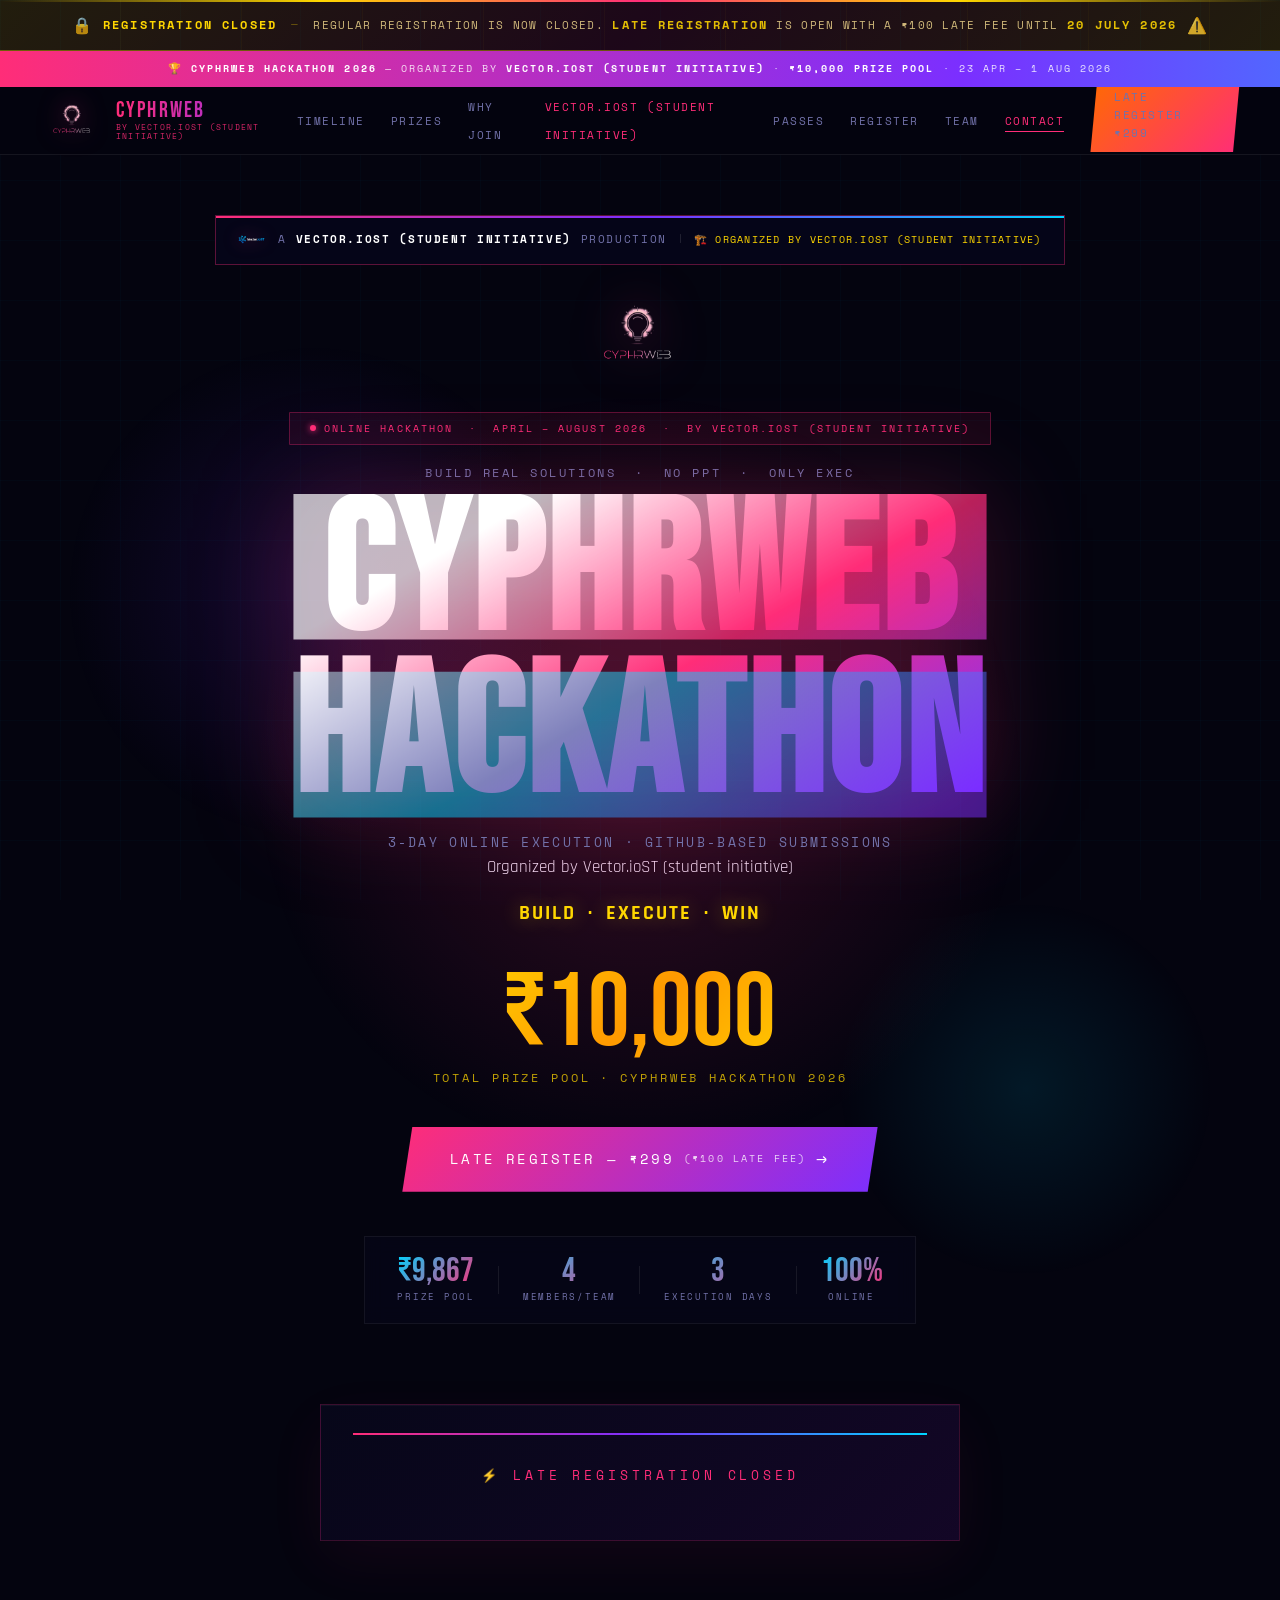
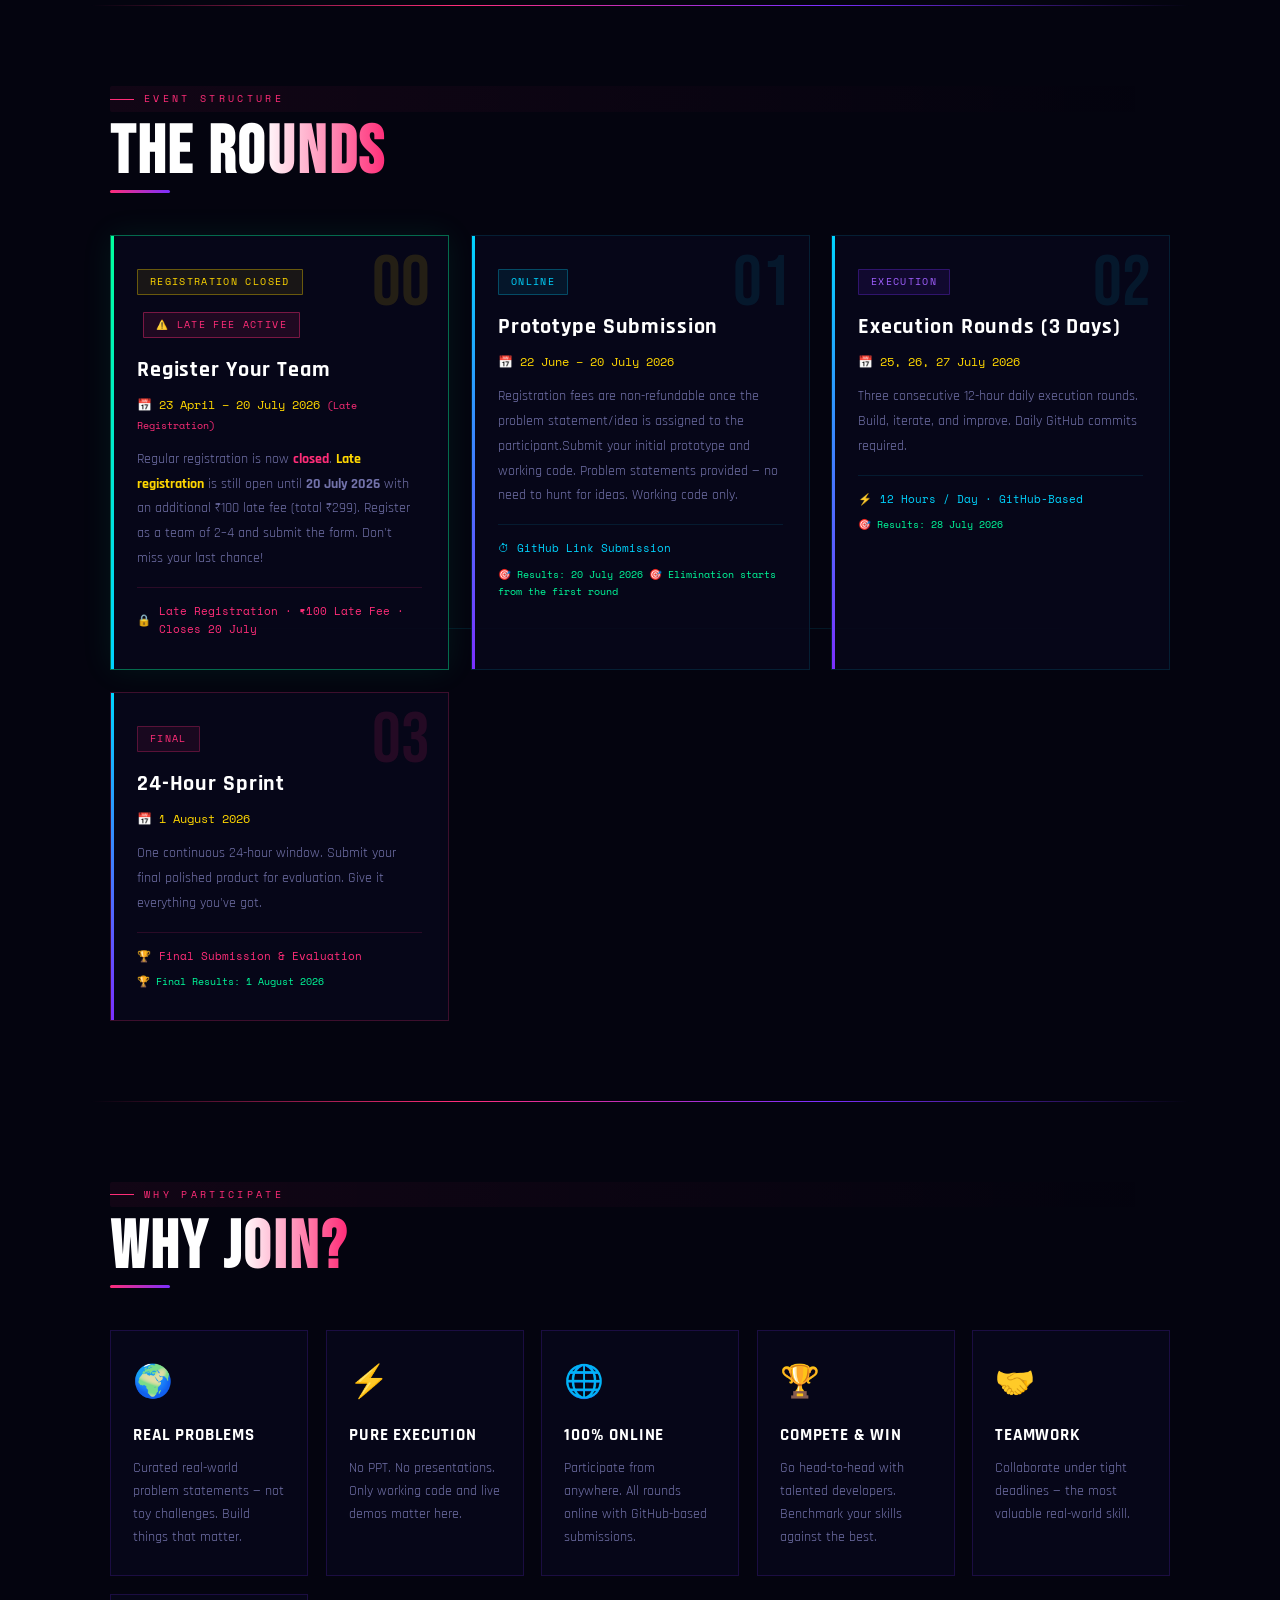
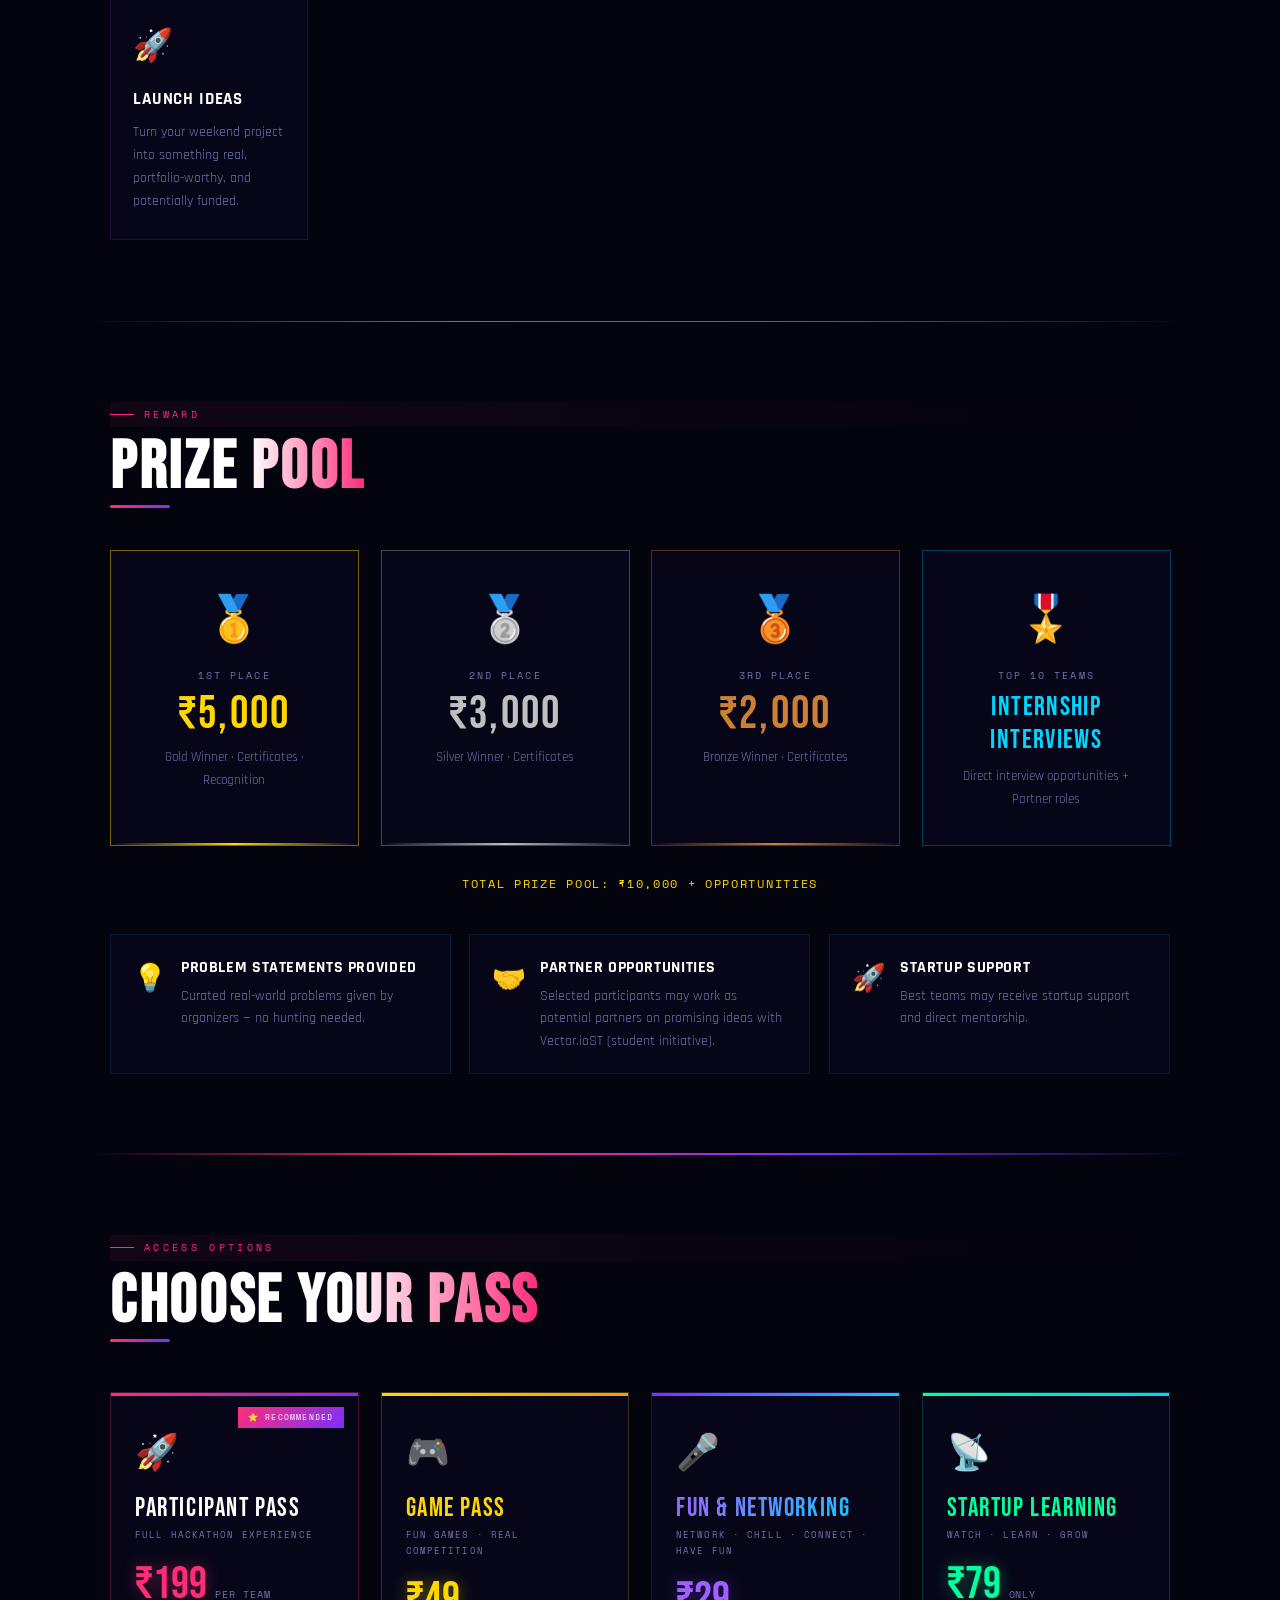
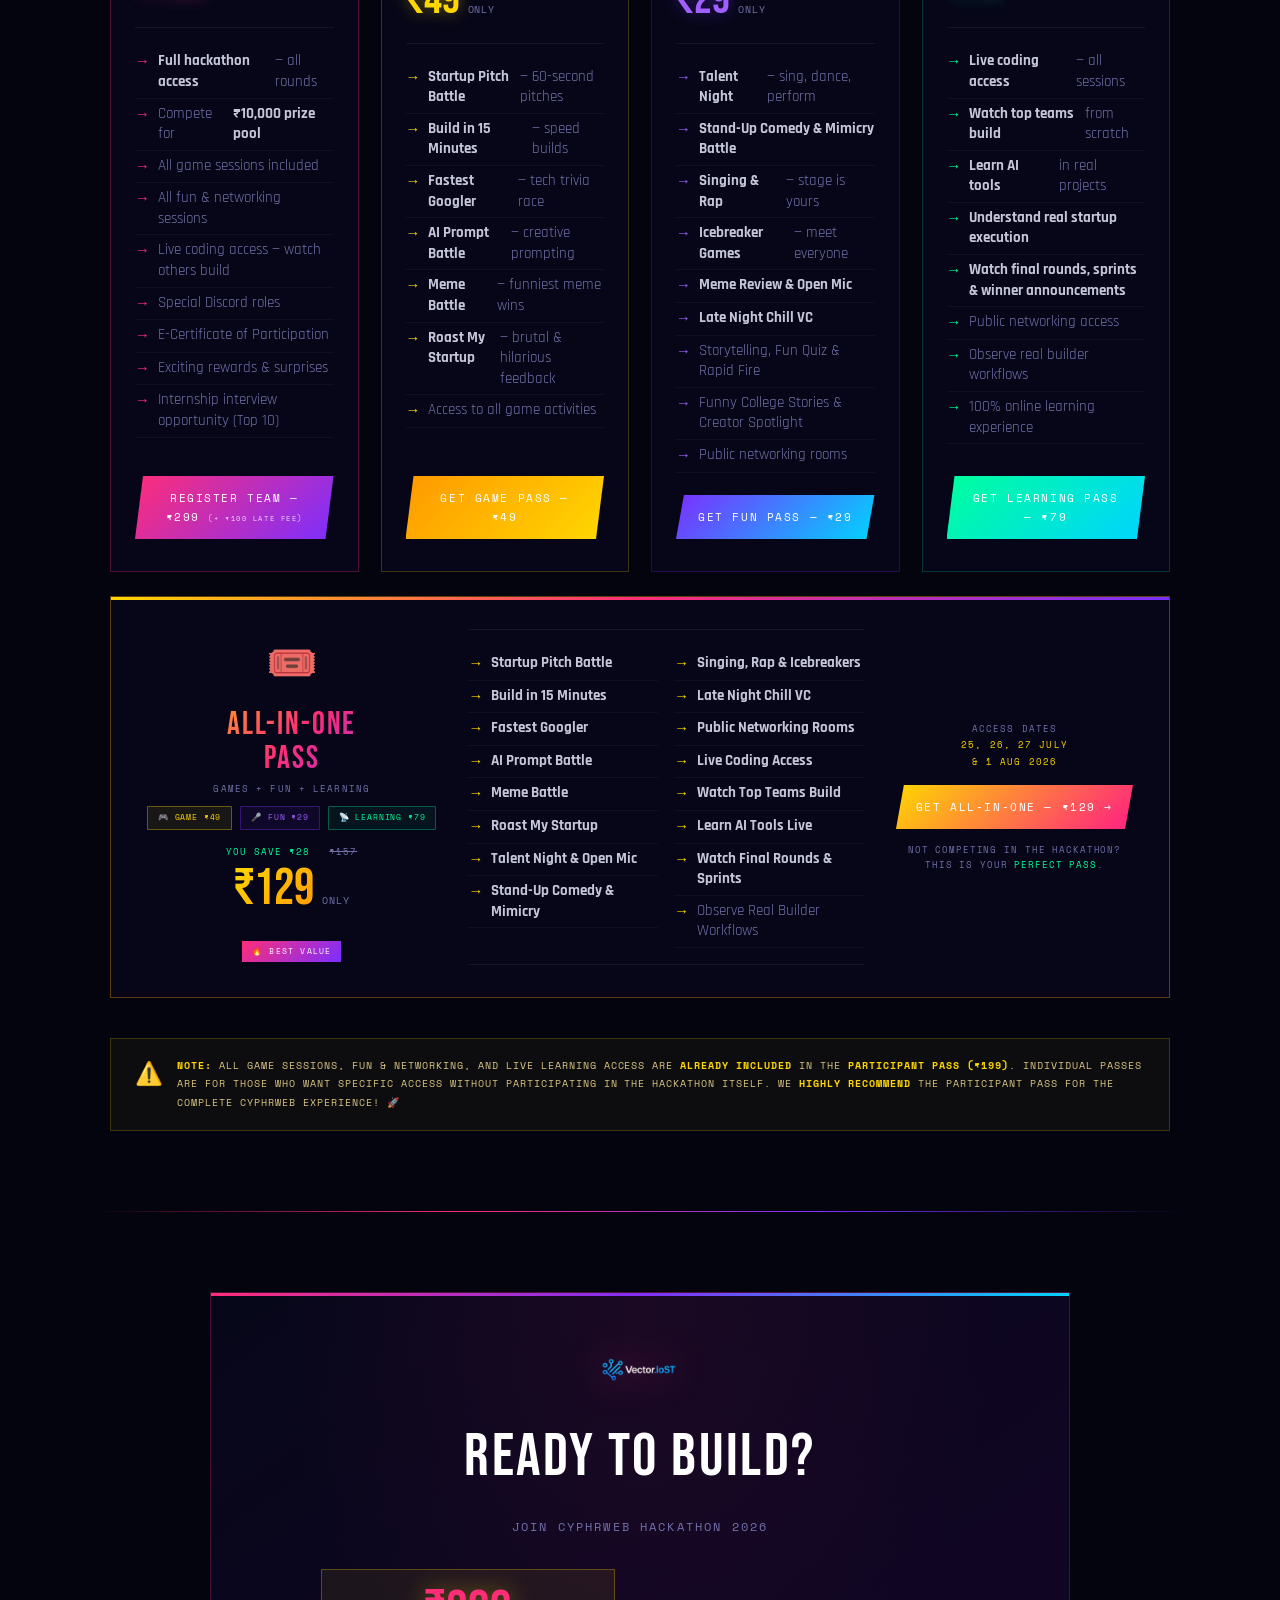
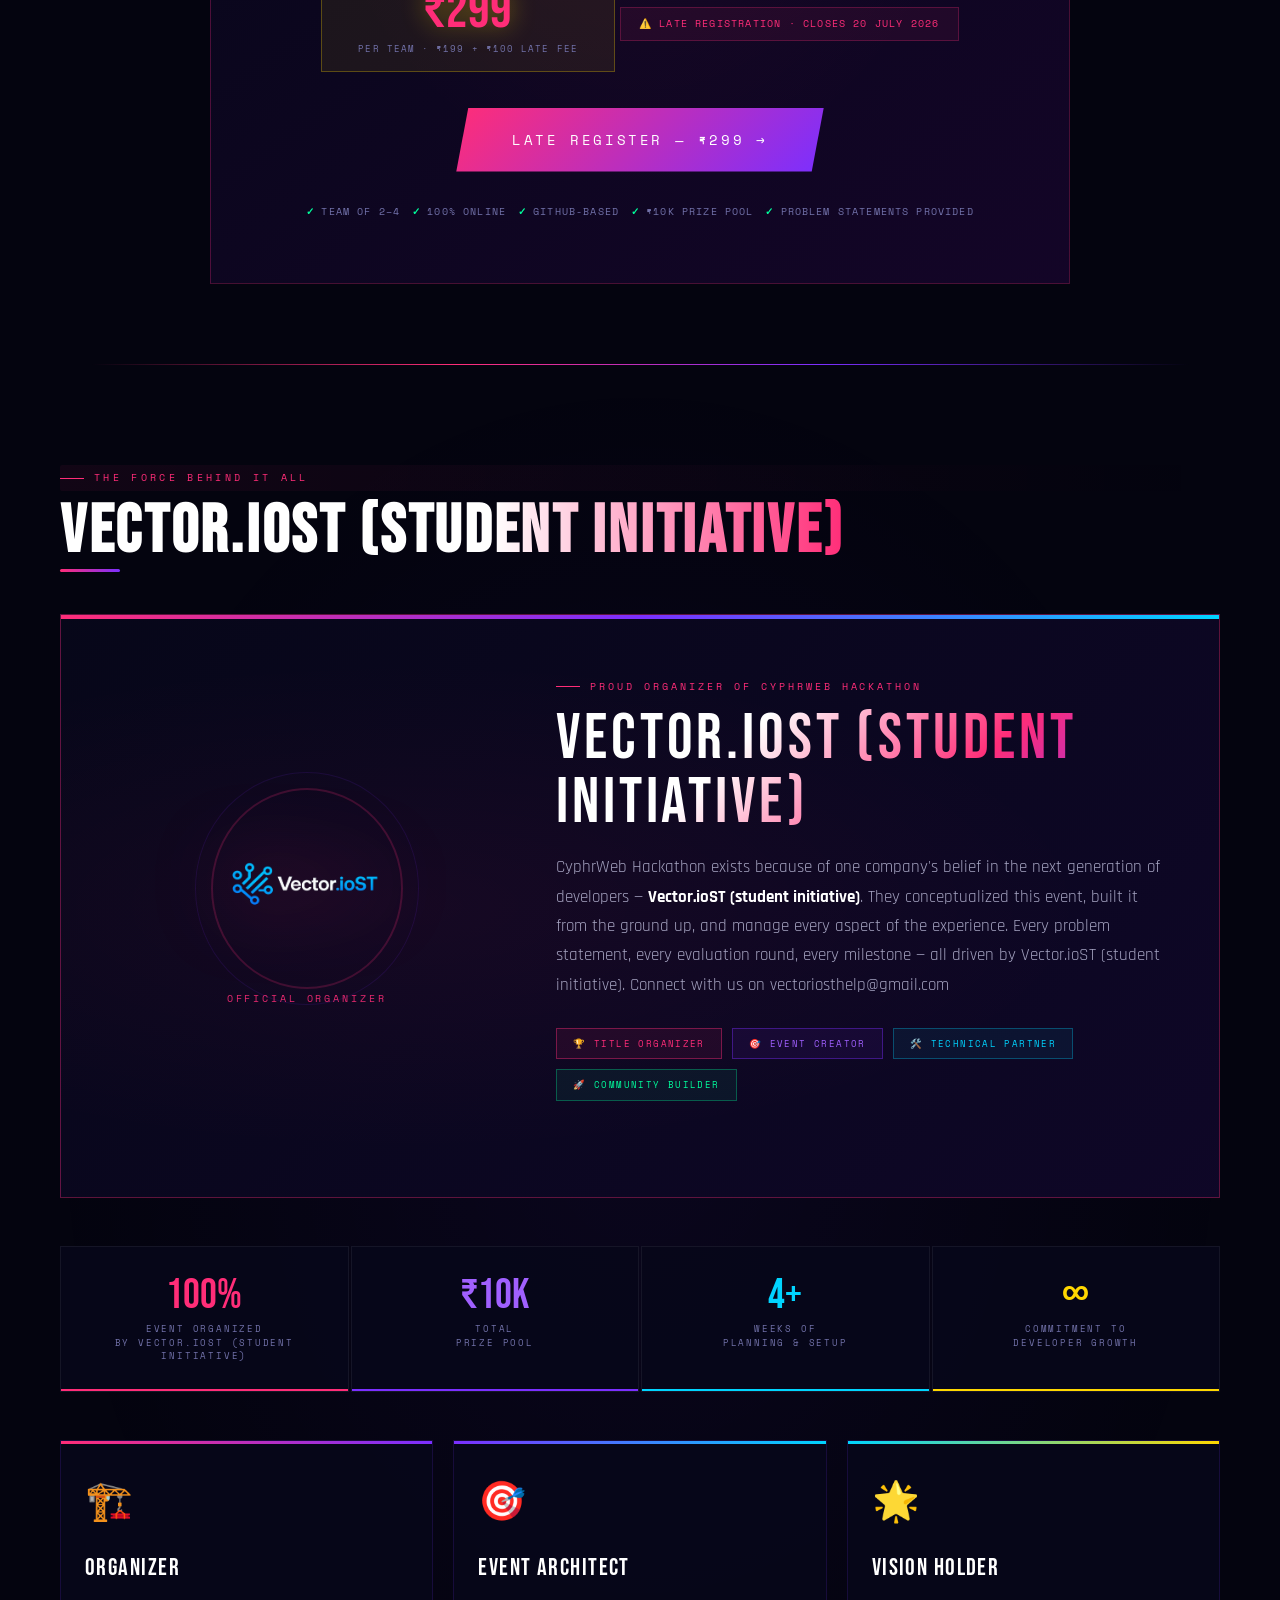
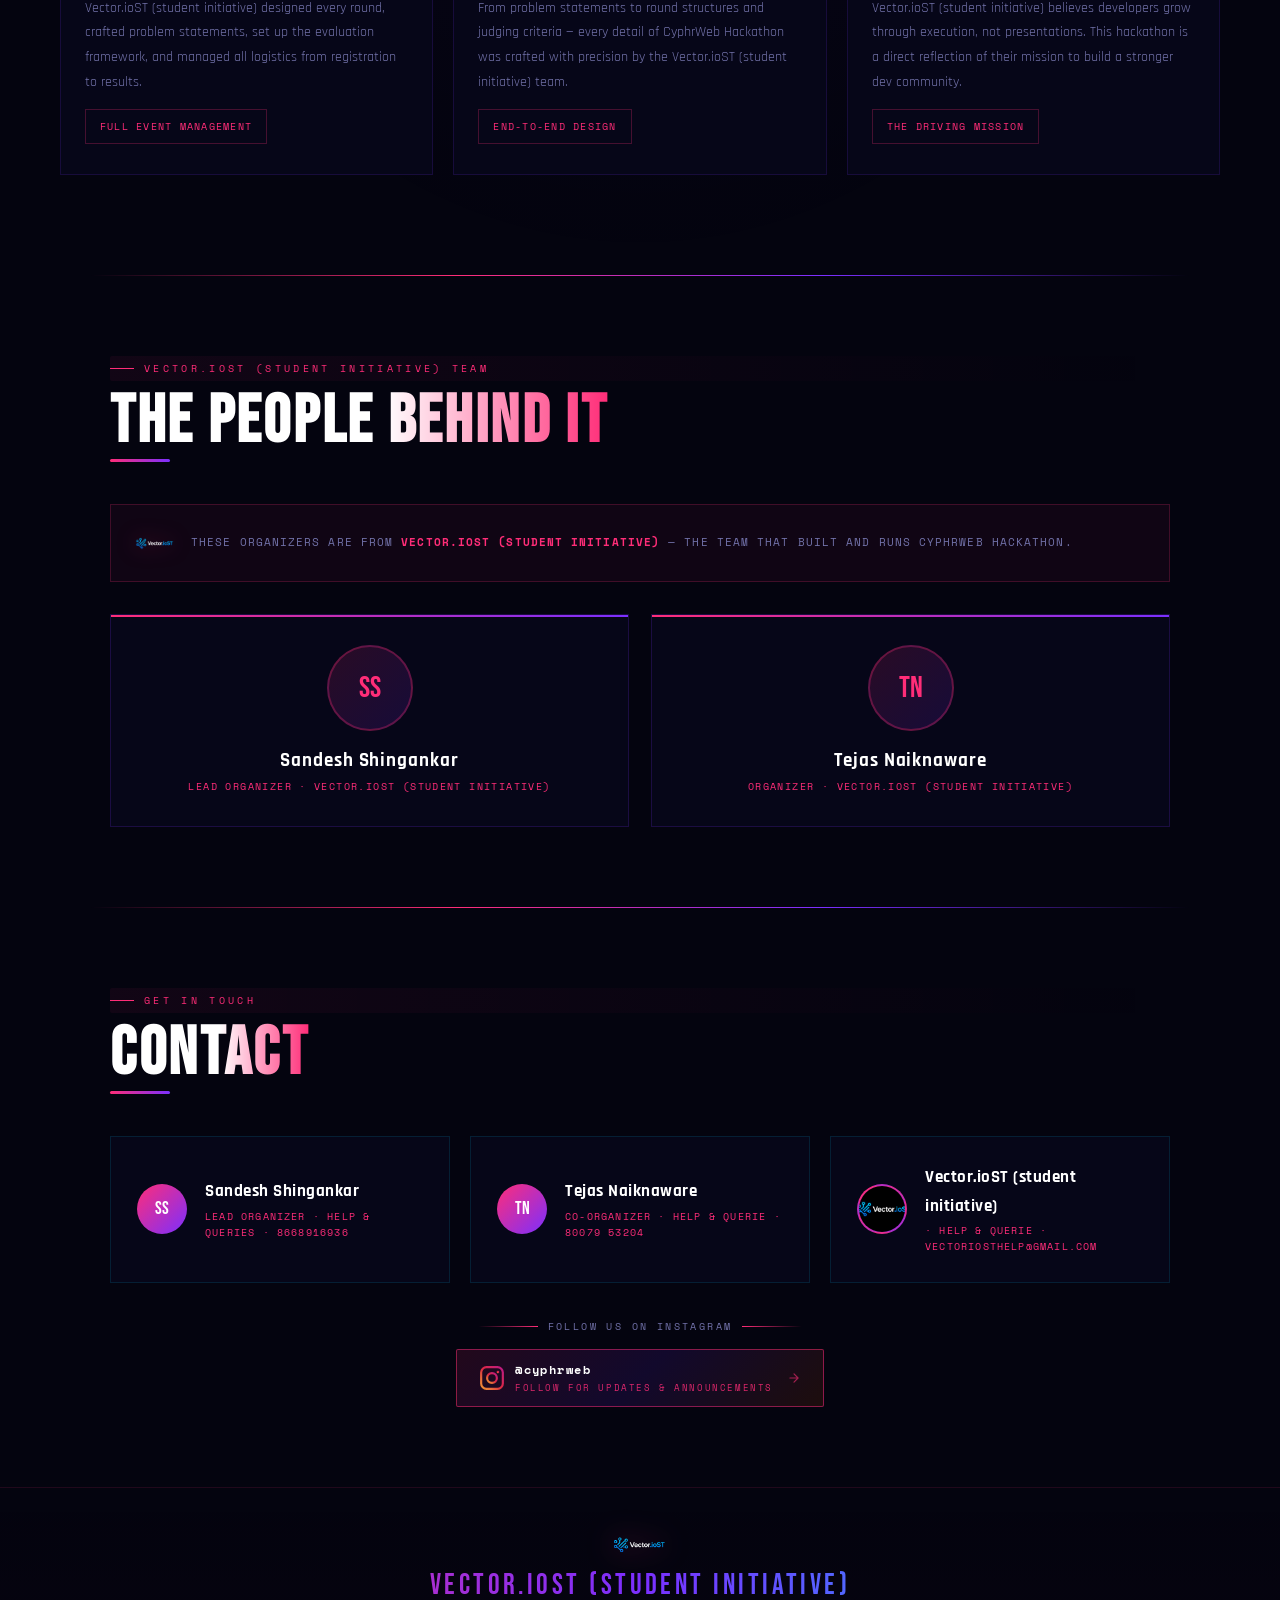
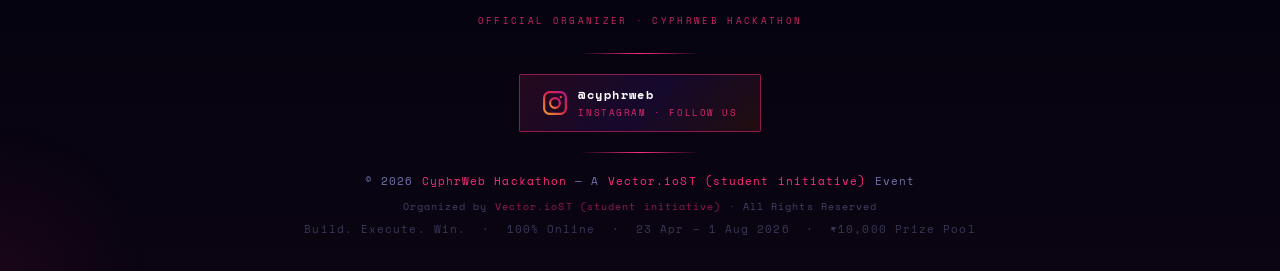
==== commit c53bb139: "Update index.html" ====
--- a/index.html
+++ b/index.html
@@ -850,7 +850,7 @@
         <li><strong>Roast My Startup</strong> — brutal &amp; hilarious feedback</li>
         <li>Access to all game activities</li>
       </ul>
-      <a href="https://forms.gle/uf2Auhp5KgkFNQgWA" target="_blank" class="pass-cta">Get Game Pass — ₹49</a>
+      <a href="https://forms.gle/Lu46b3sfn9EZ237V8" target="_blank" class="pass-cta">Get Game Pass — ₹49</a>
     </div>
 
     <!-- FUN & NETWORKING PASS -->
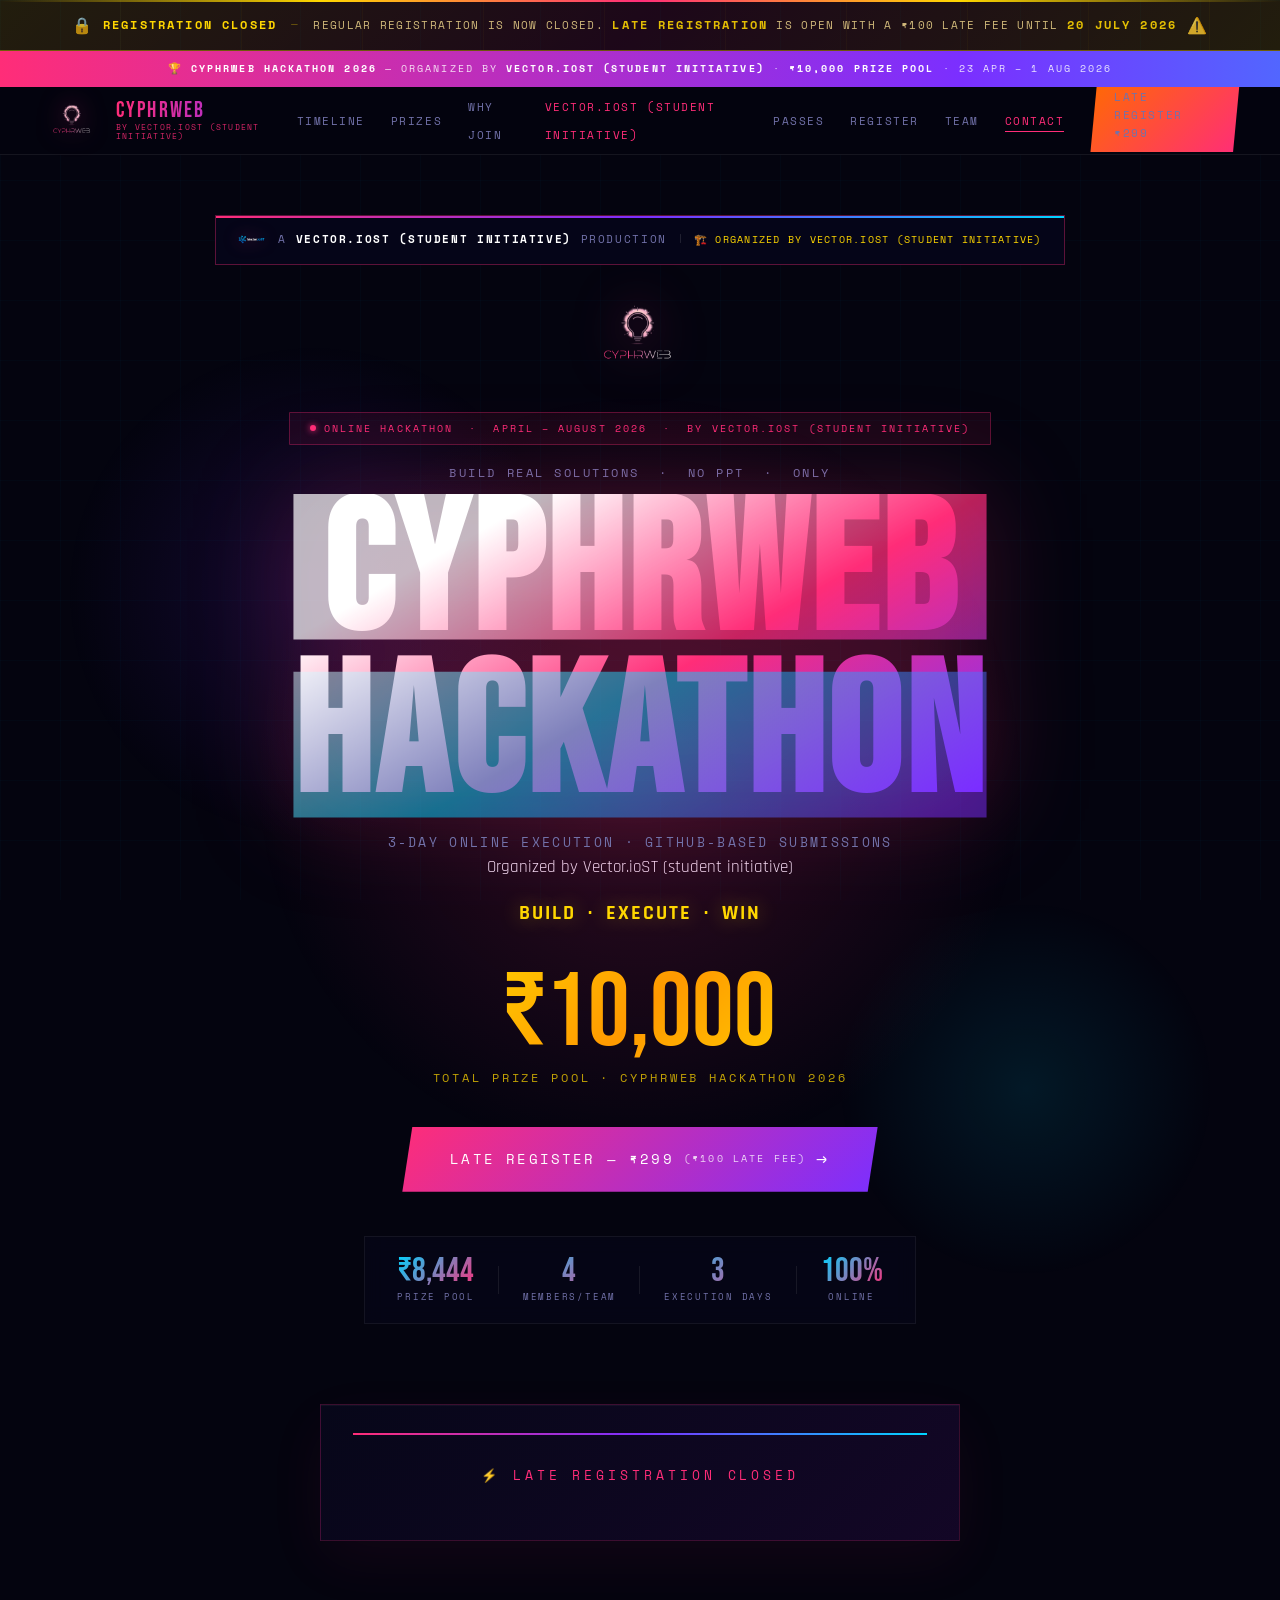
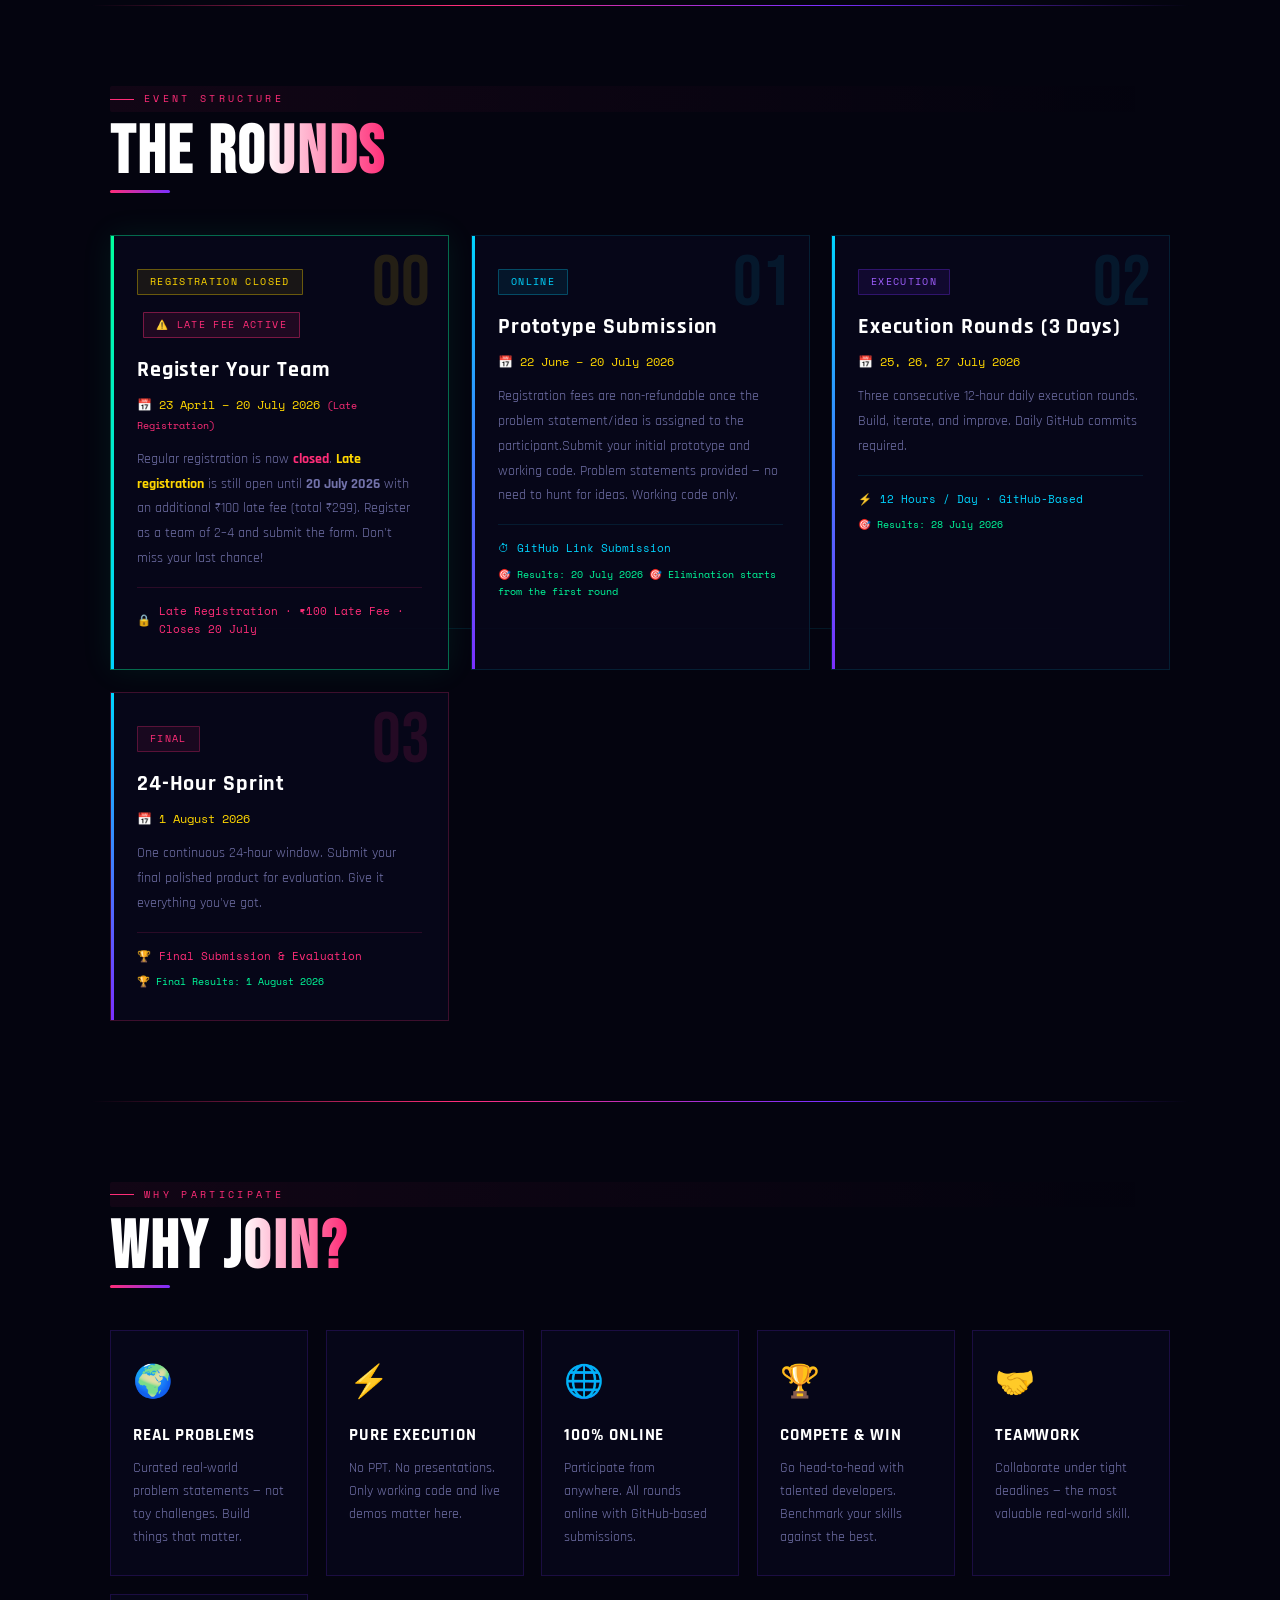
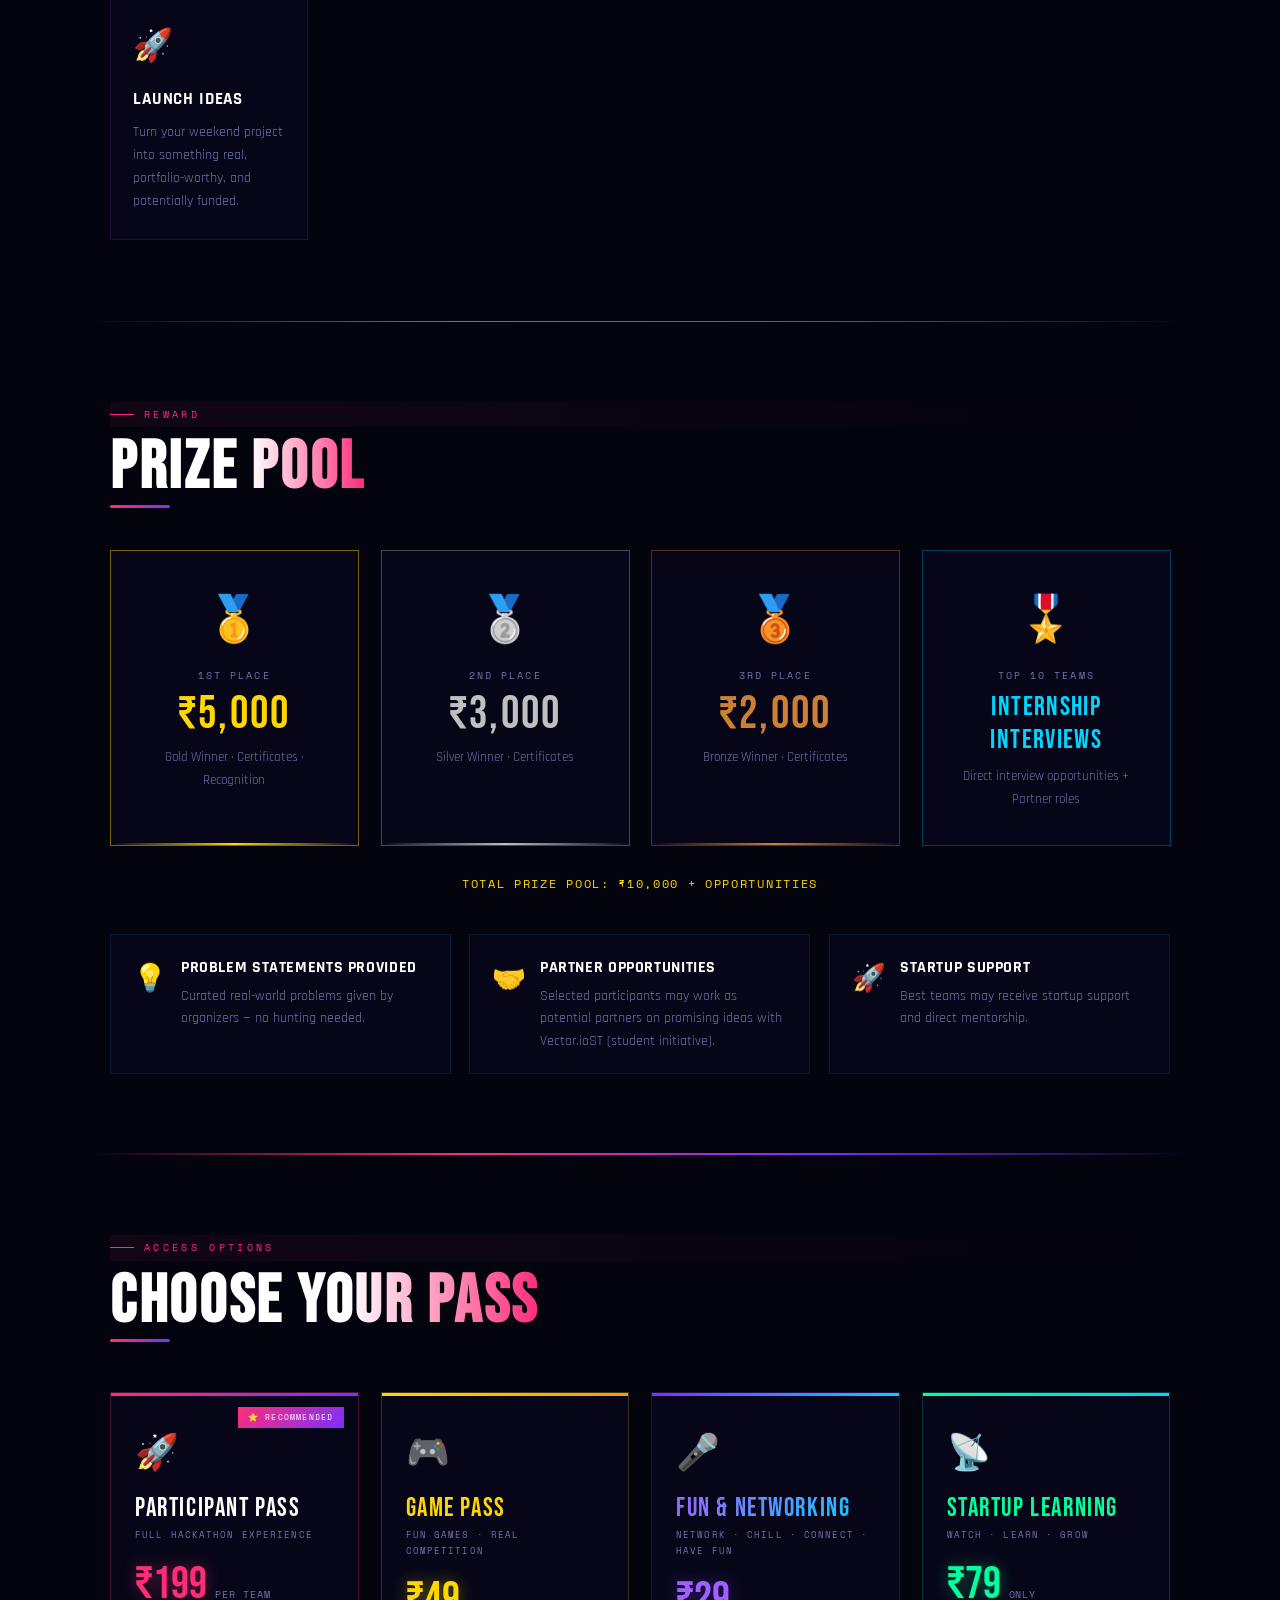
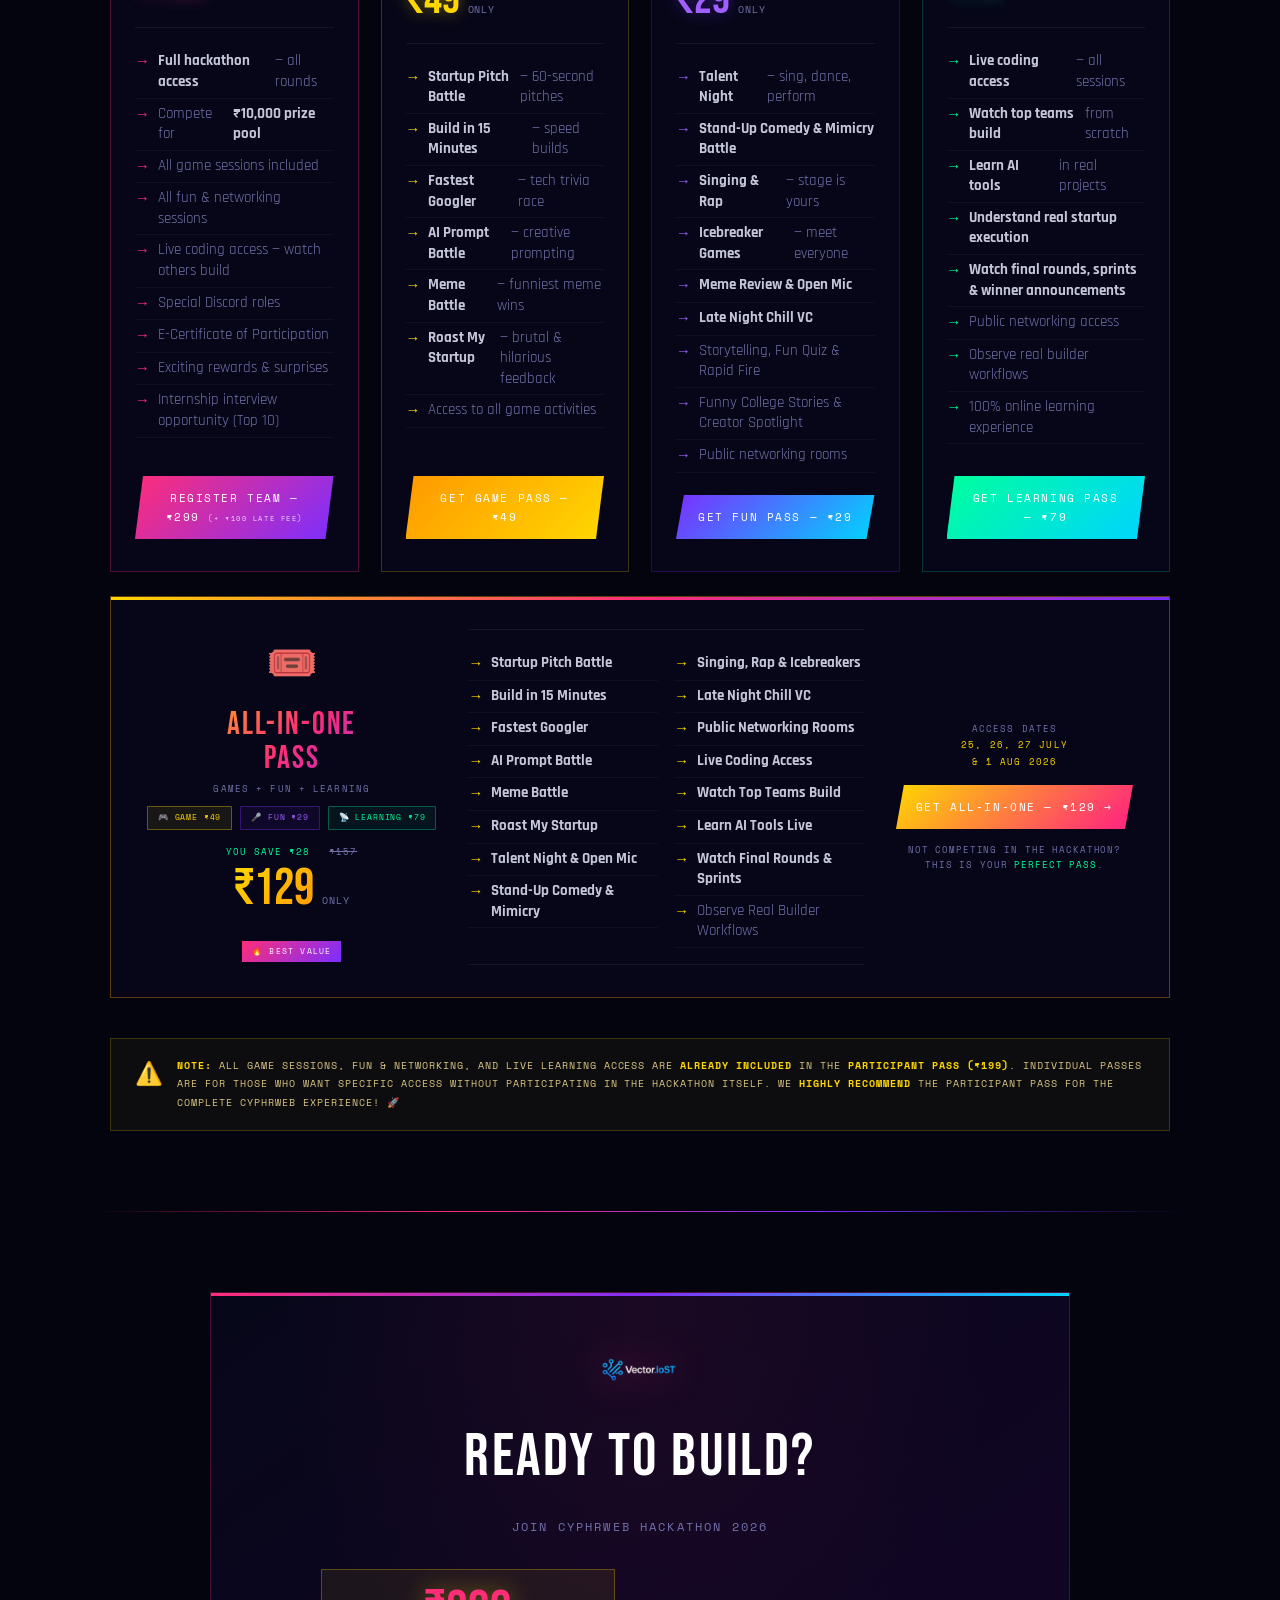
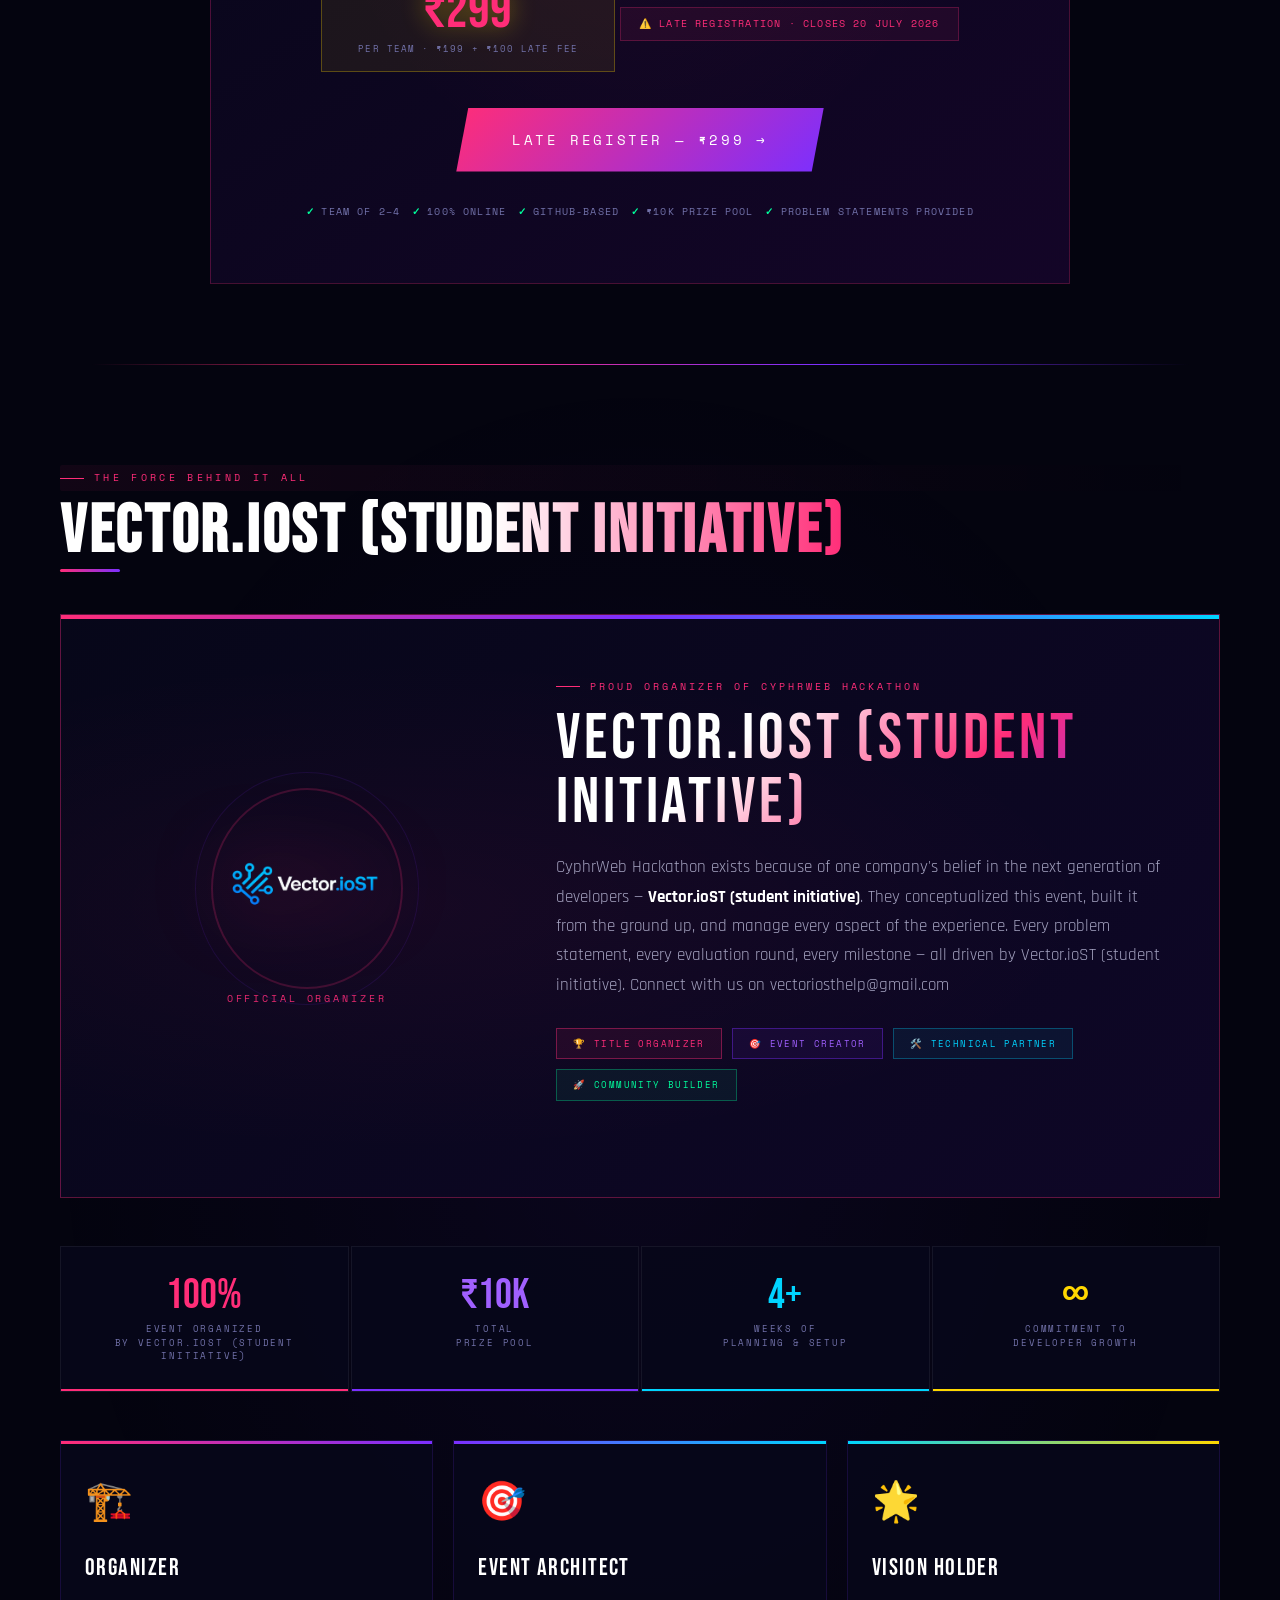
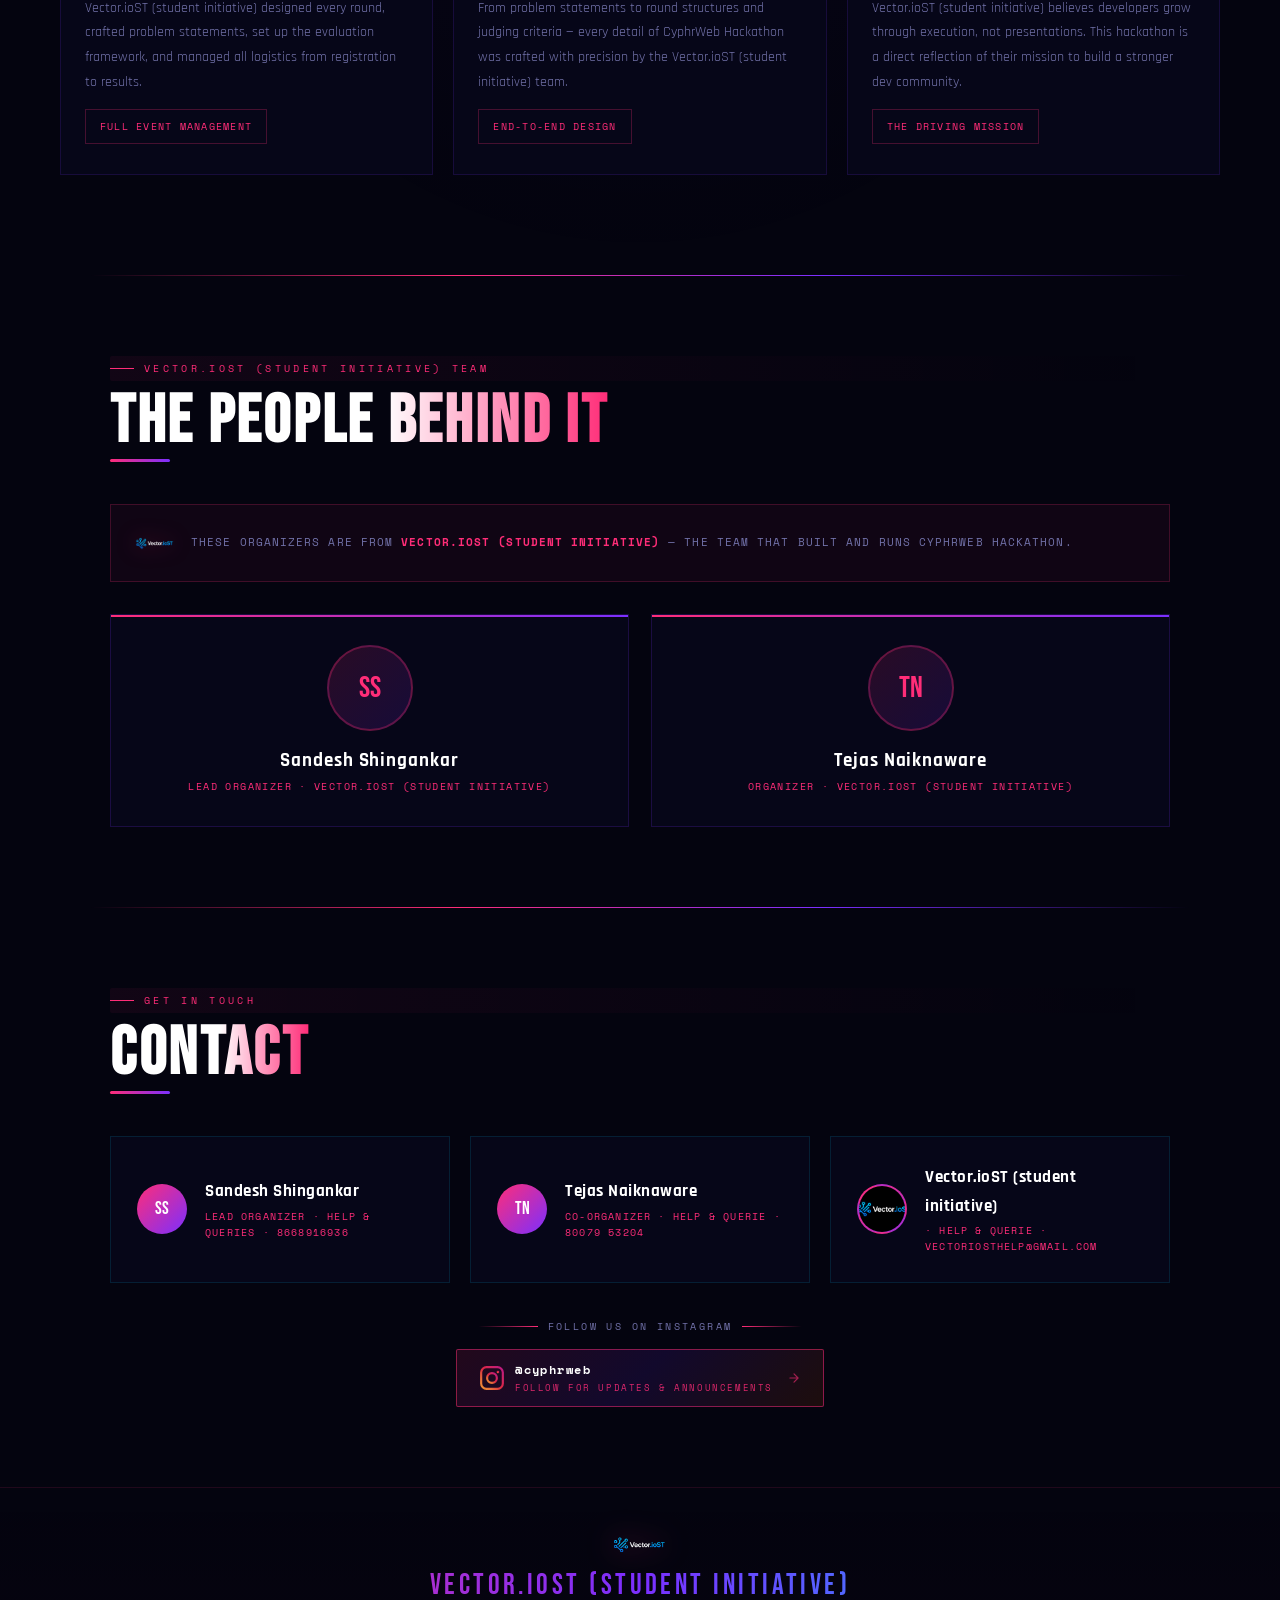
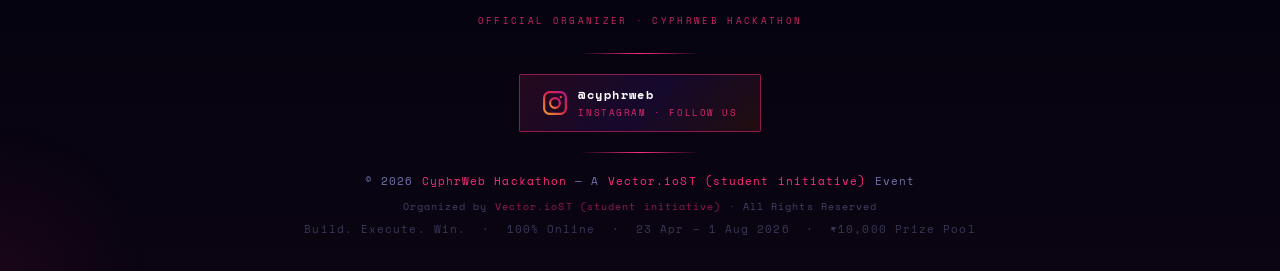
==== commit 5ef6fb4b: "Update index.html" ====
--- a/index.html
+++ b/index.html
@@ -874,7 +874,7 @@
         <li>Funny College Stories &amp; Creator Spotlight</li>
         <li>Public networking rooms</li>
       </ul>
-      <a href="https://forms.gle/uf2Auhp5KgkFNQgWA" target="_blank" class="pass-cta">Get Fun Pass — ₹29</a>
+      <a href="https://forms.gle/GomhuYojNv8tnj167" target="_blank" class="pass-cta">Get Fun Pass — ₹29</a>
     </div>
 
     <!-- STARTUP LEARNING PASS -->
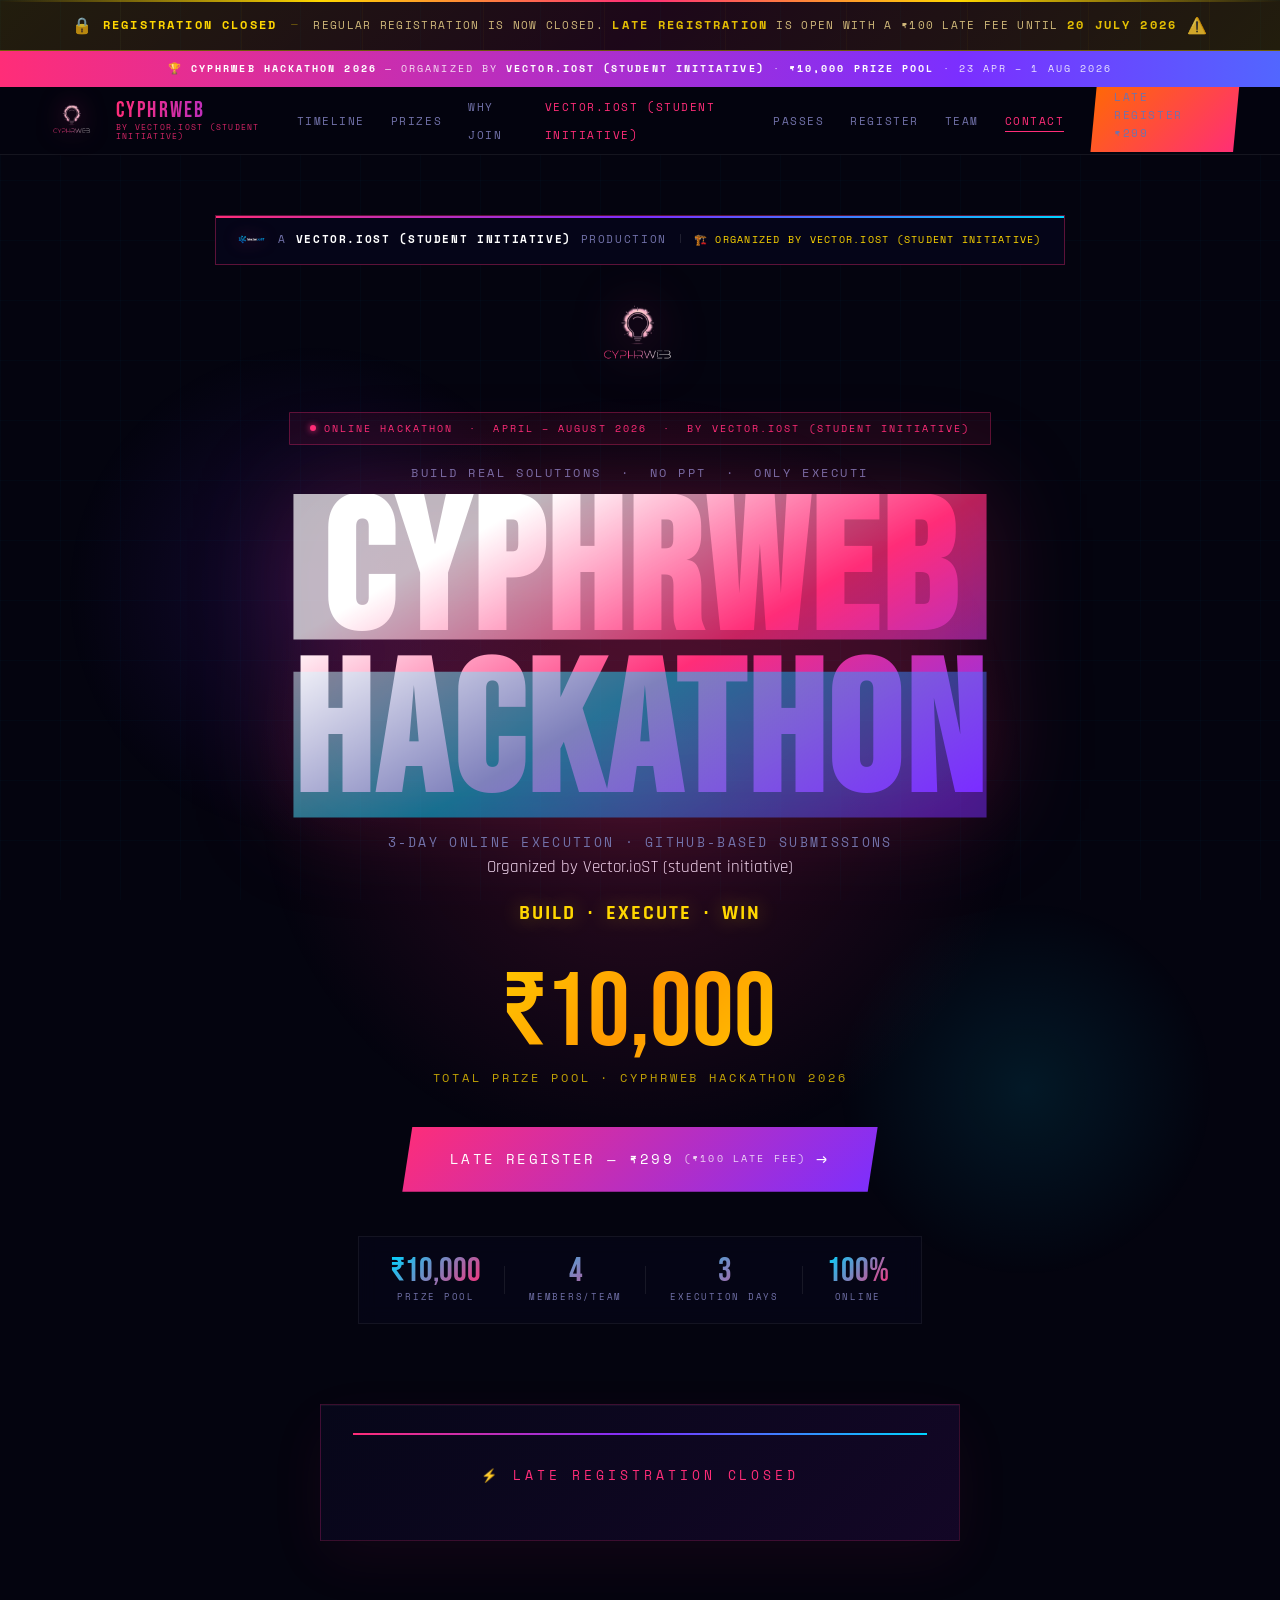
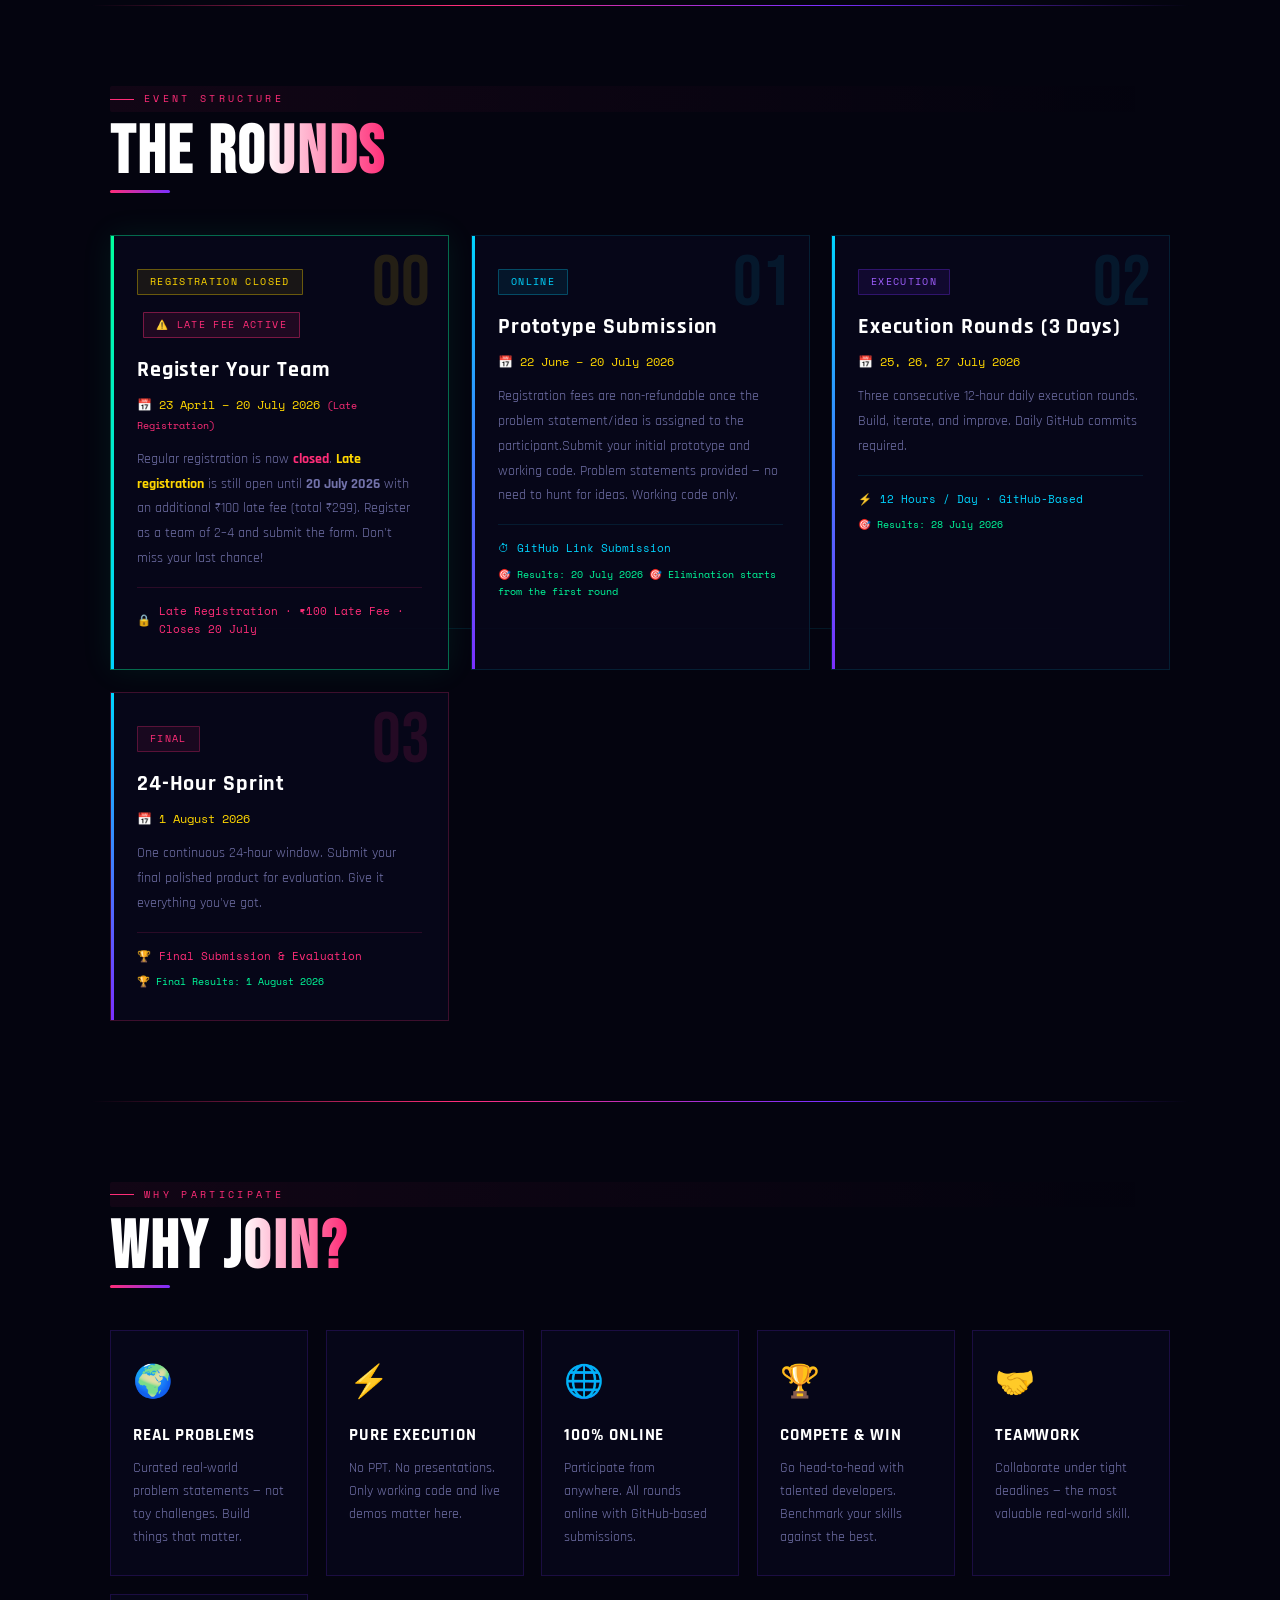
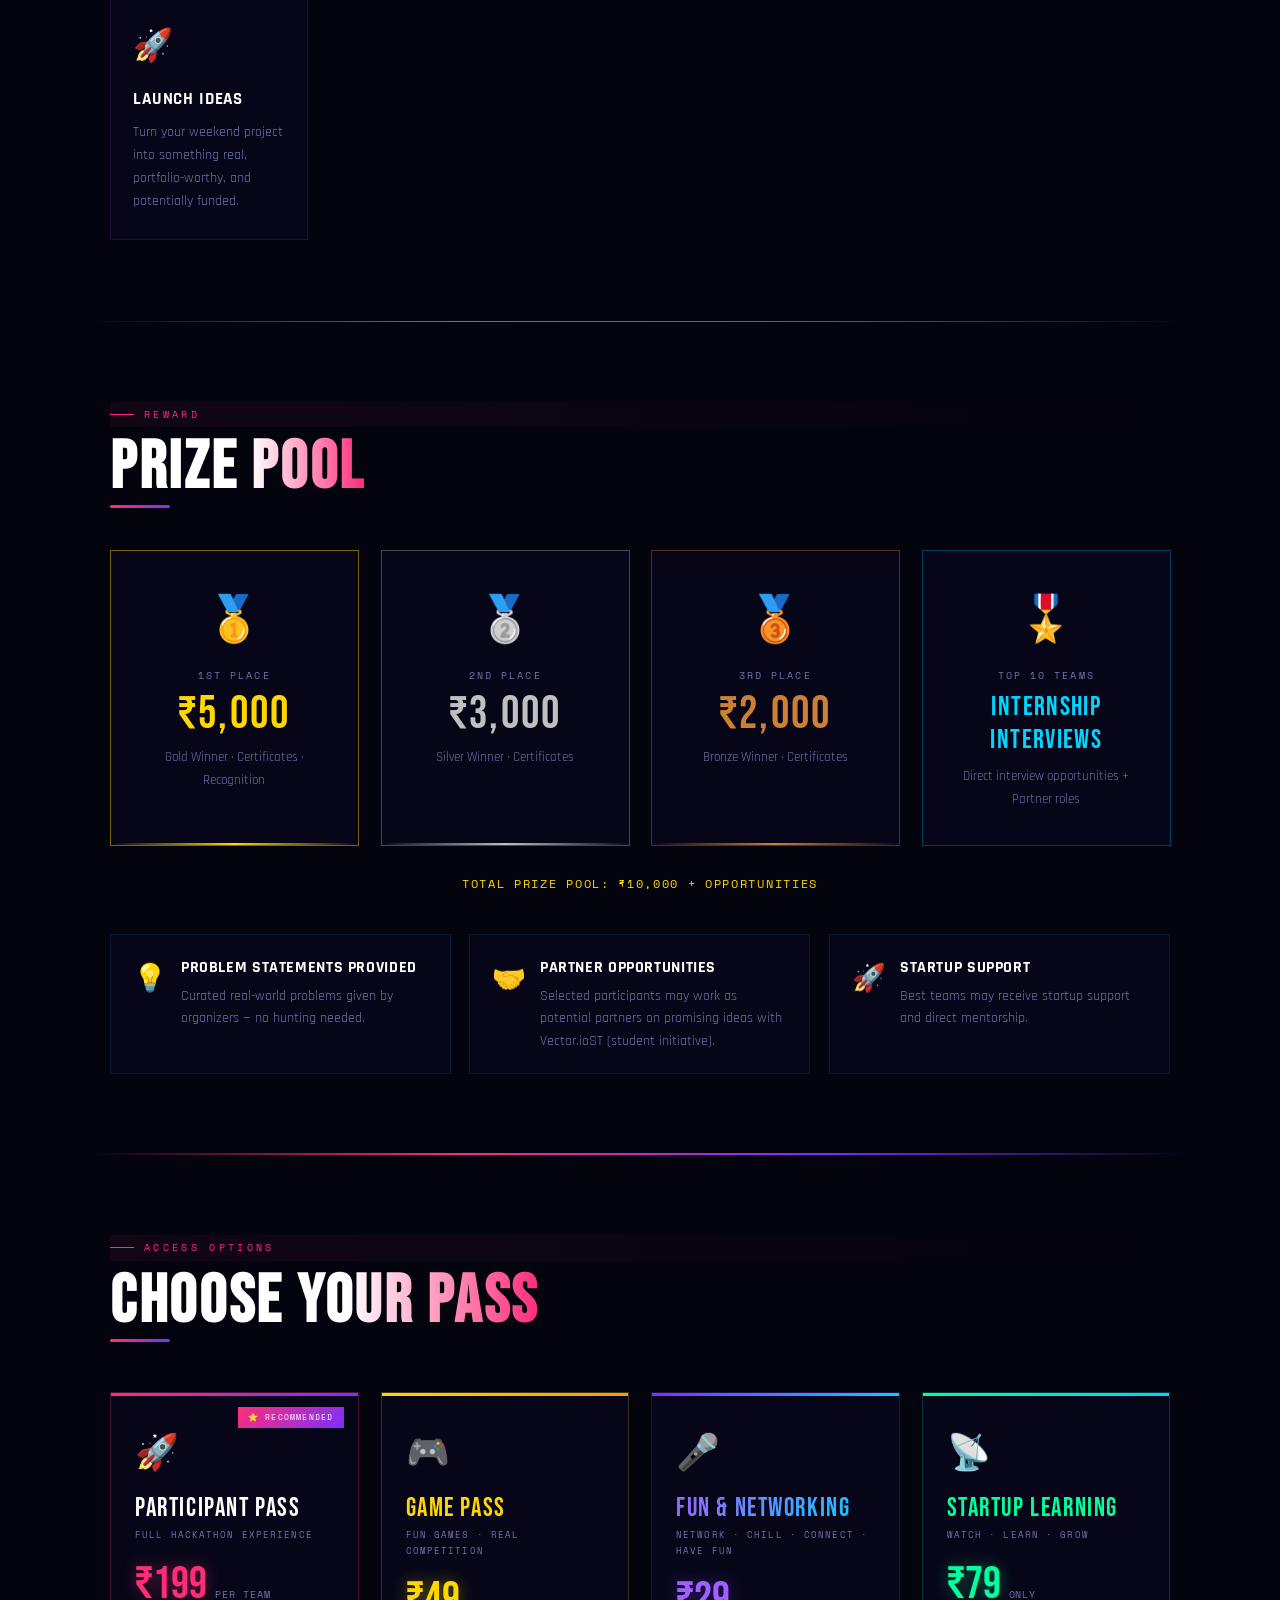
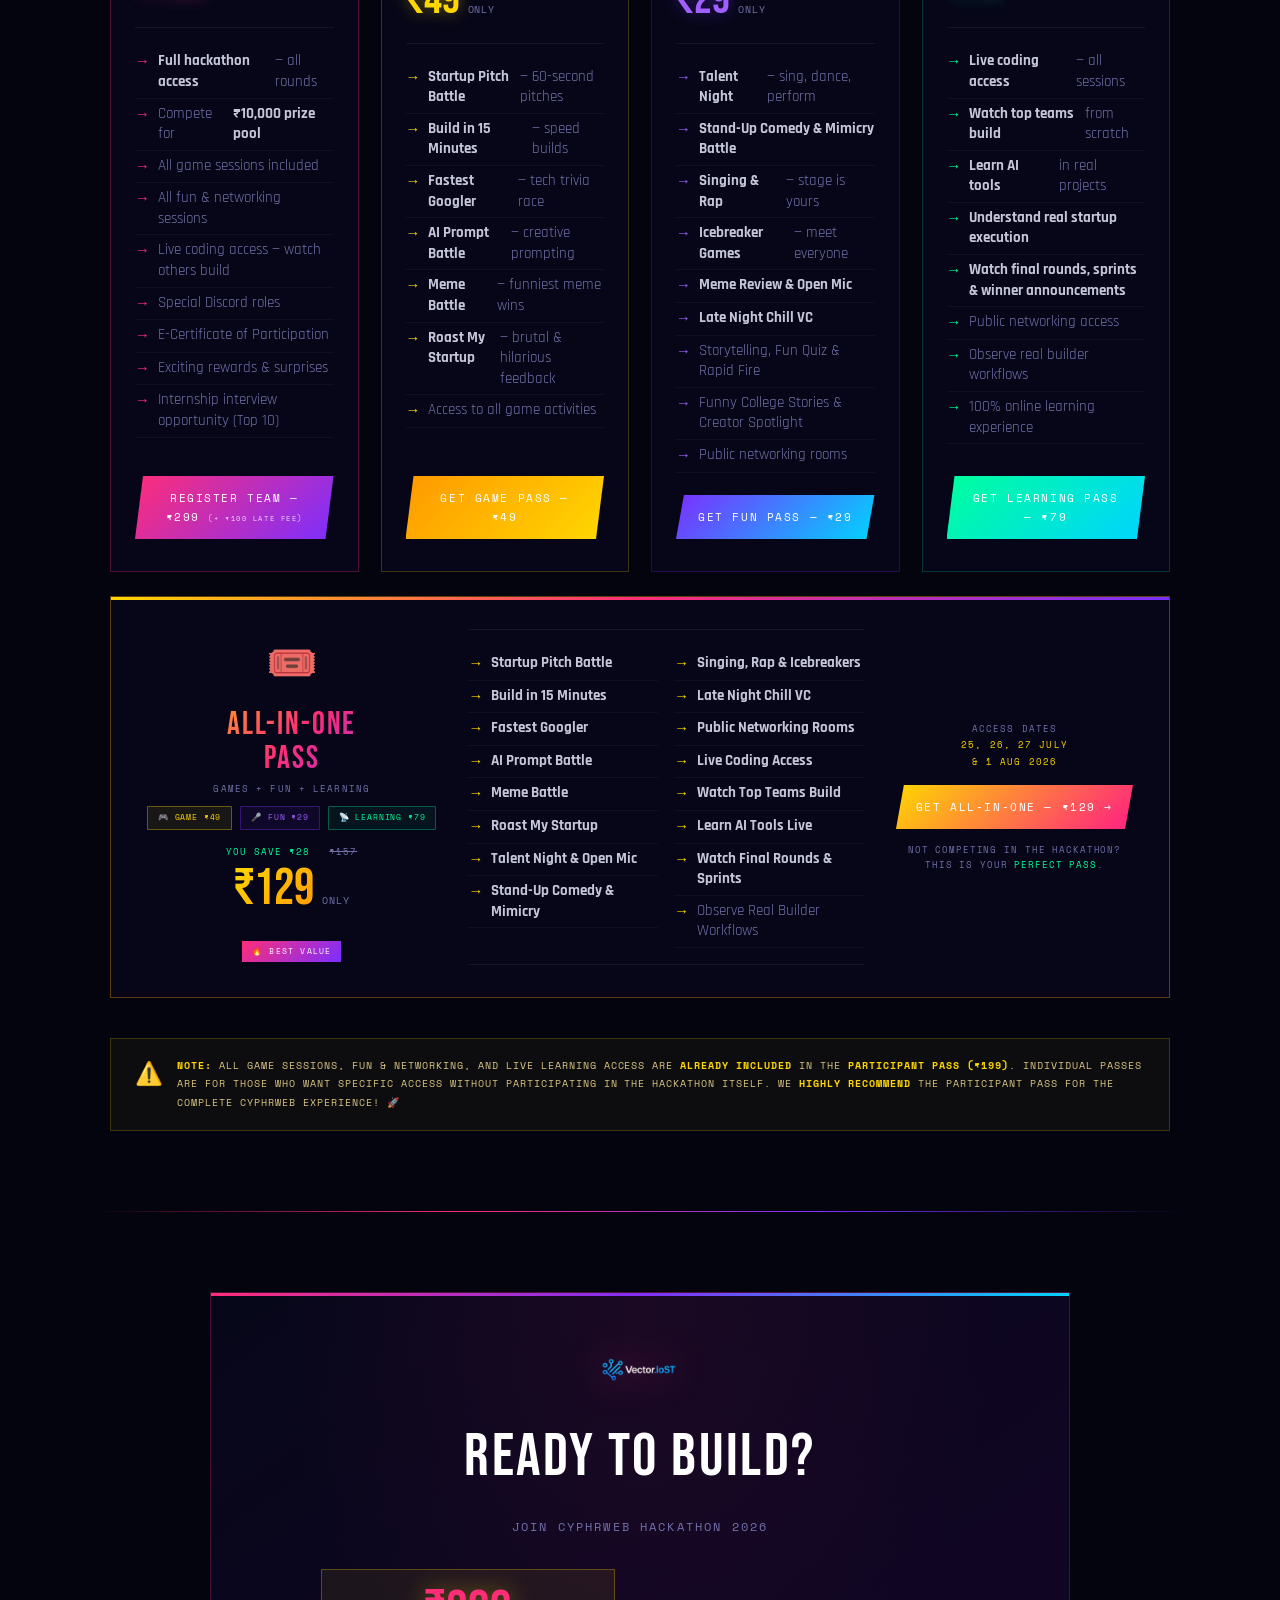
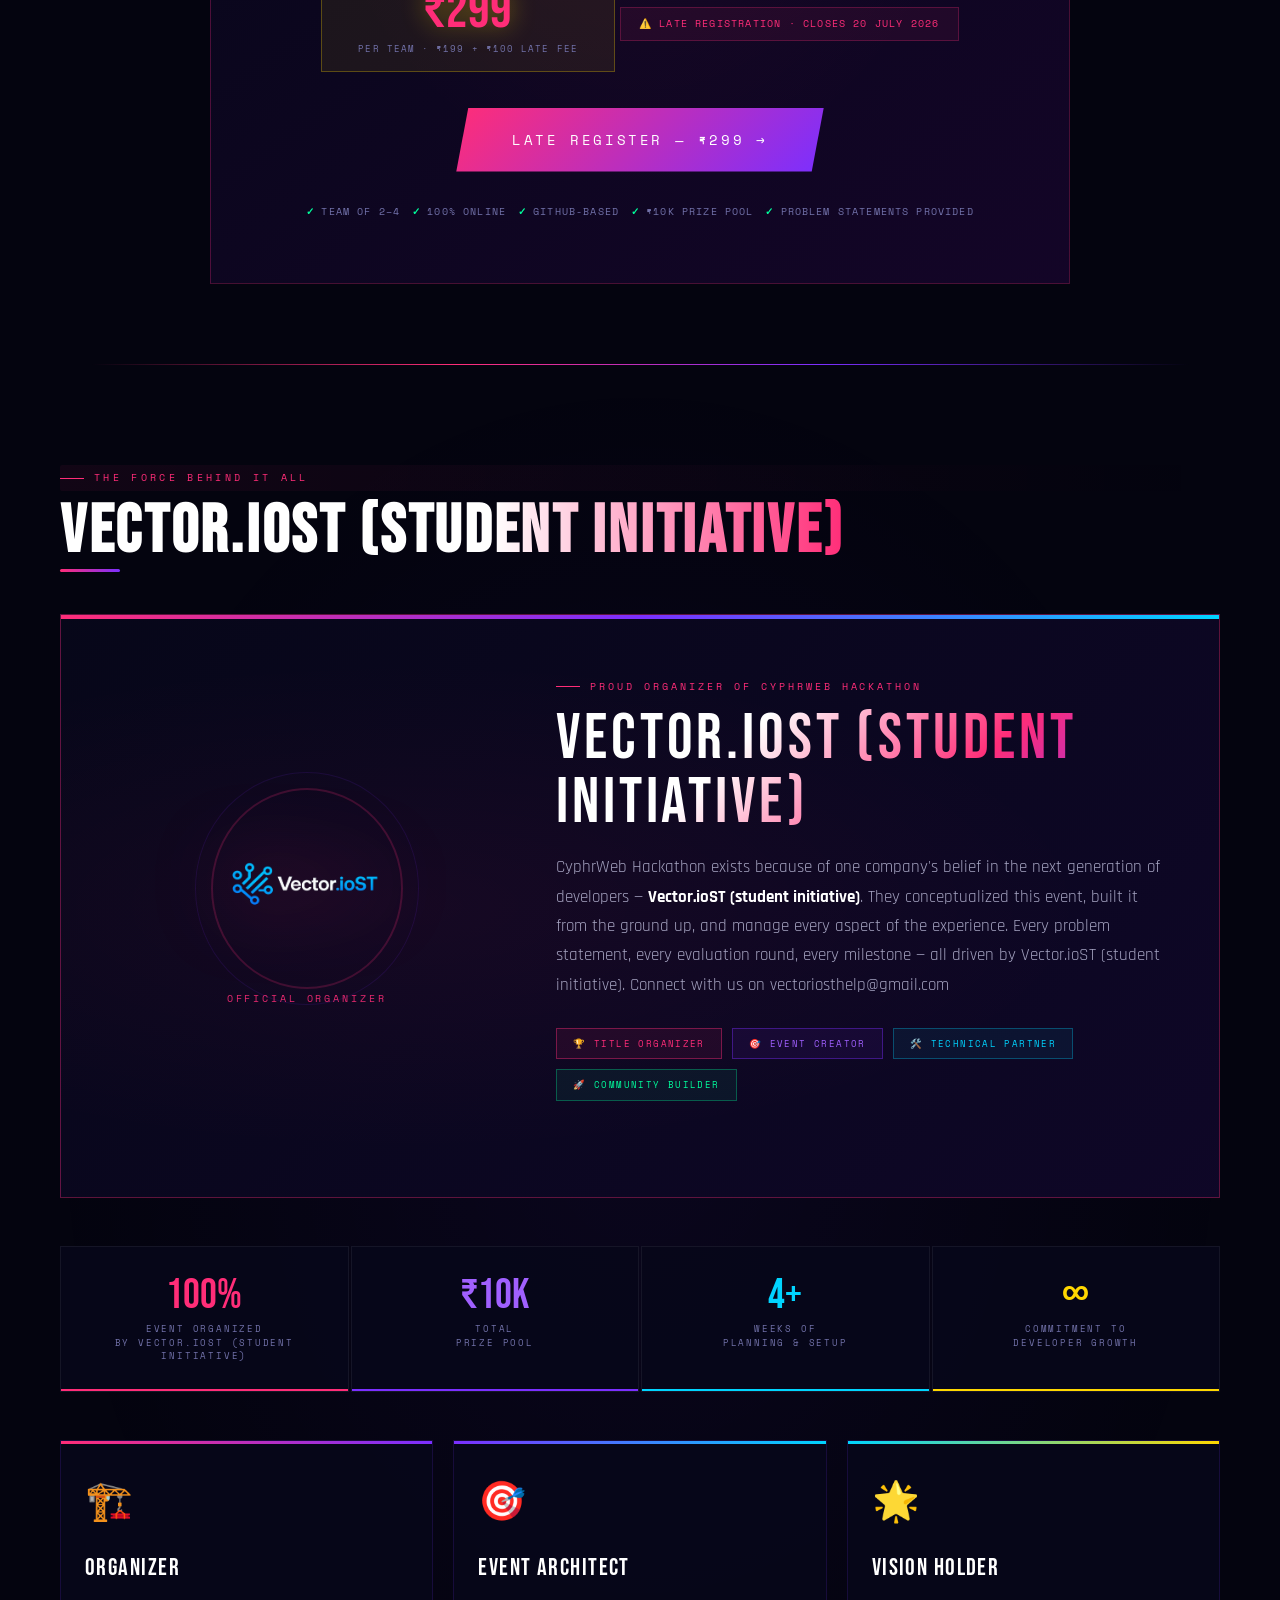
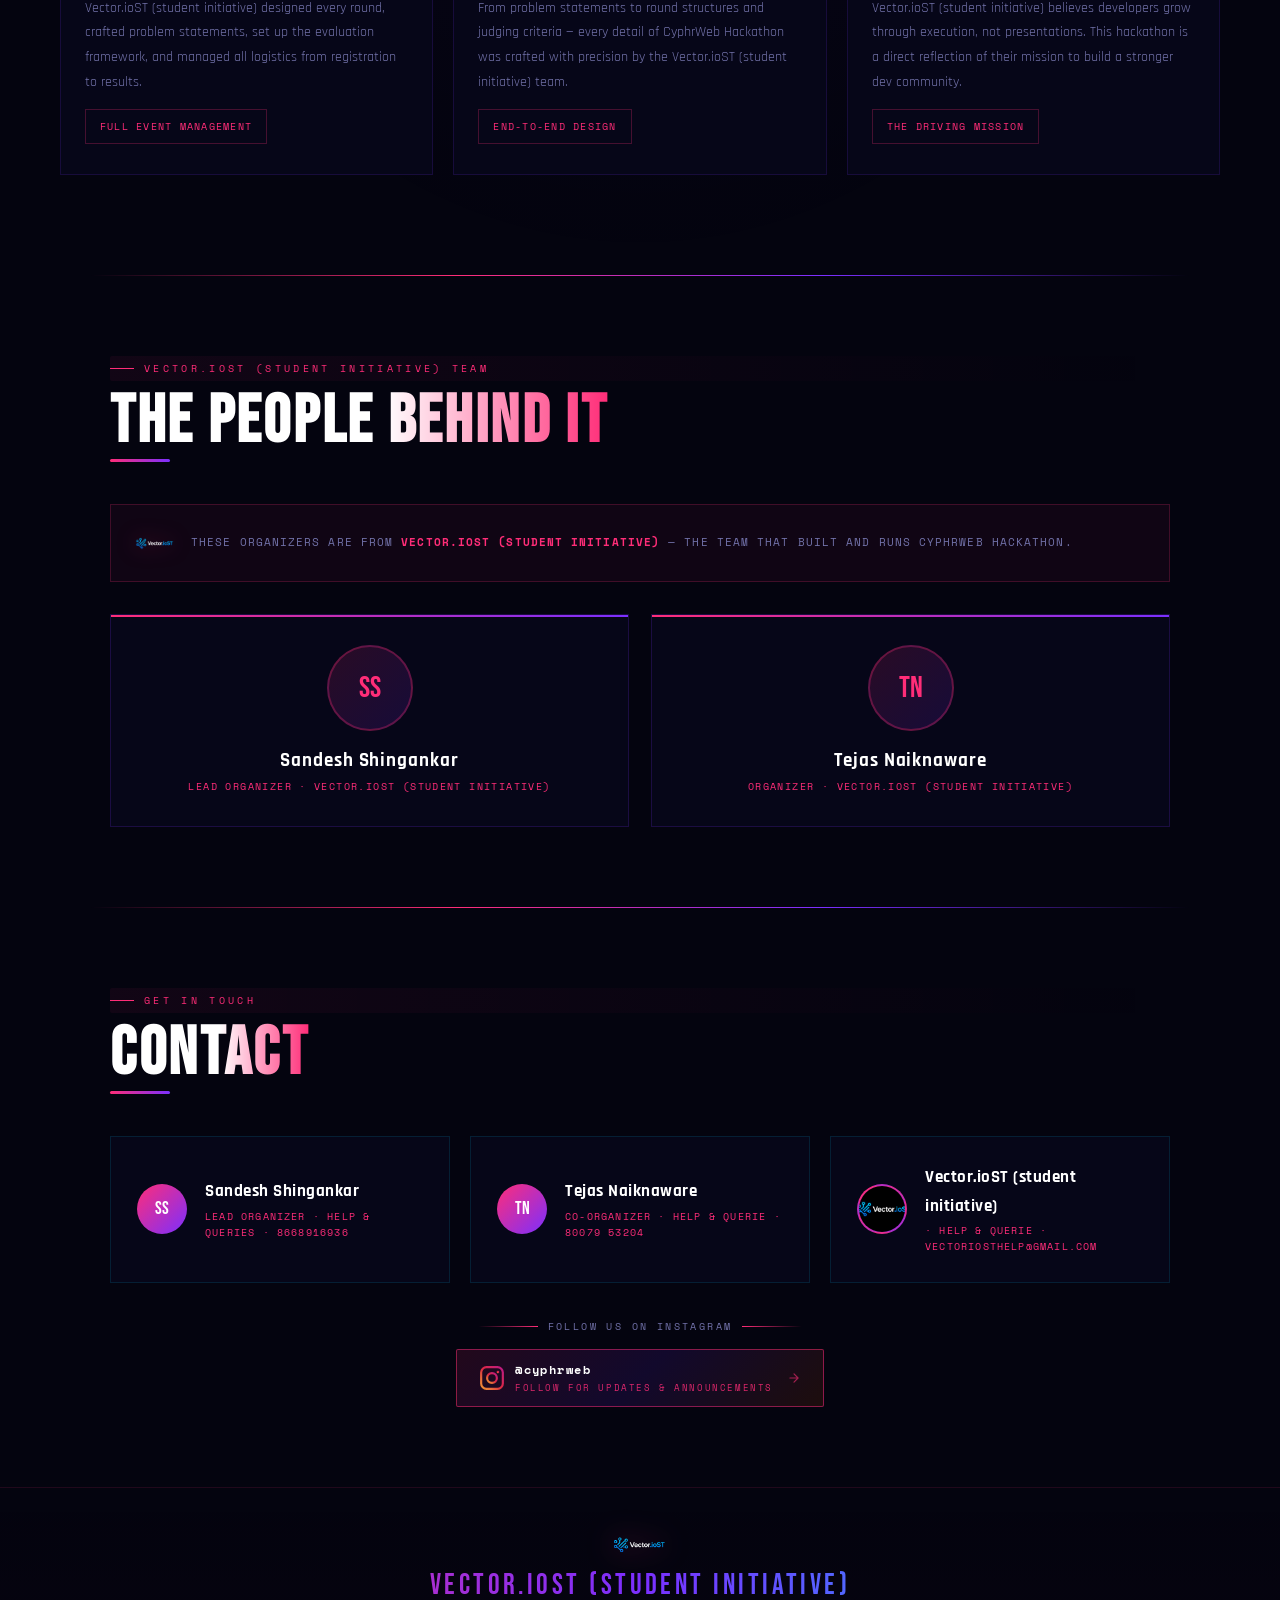
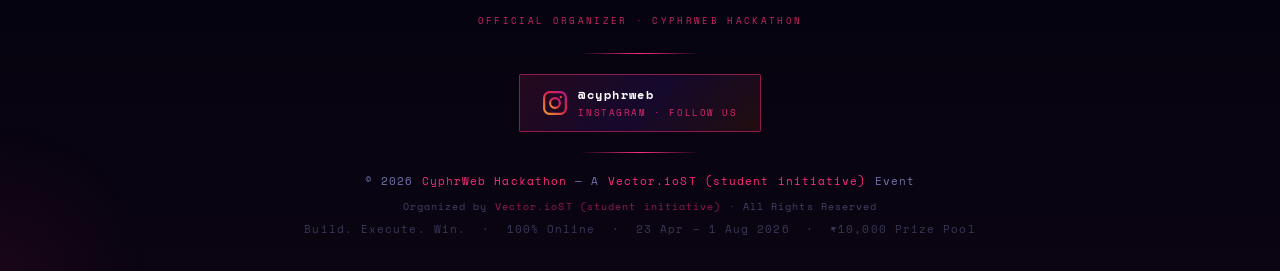
==== commit 5a26a968: "Update index.html" ====
--- a/index.html
+++ b/index.html
@@ -897,7 +897,7 @@
         <li>Observe real builder workflows</li>
         <li>100% online learning experience</li>
       </ul>
-      <a href="https://forms.gle/uf2Auhp5KgkFNQgWA" target="_blank" class="pass-cta">Get Learning Pass — ₹79</a>
+      <a href="https://forms.gle/omNNEF4RxxEXszHw8" target="_blank" class="pass-cta">Get Learning Pass — ₹79</a>
     </div>
 
   </div>
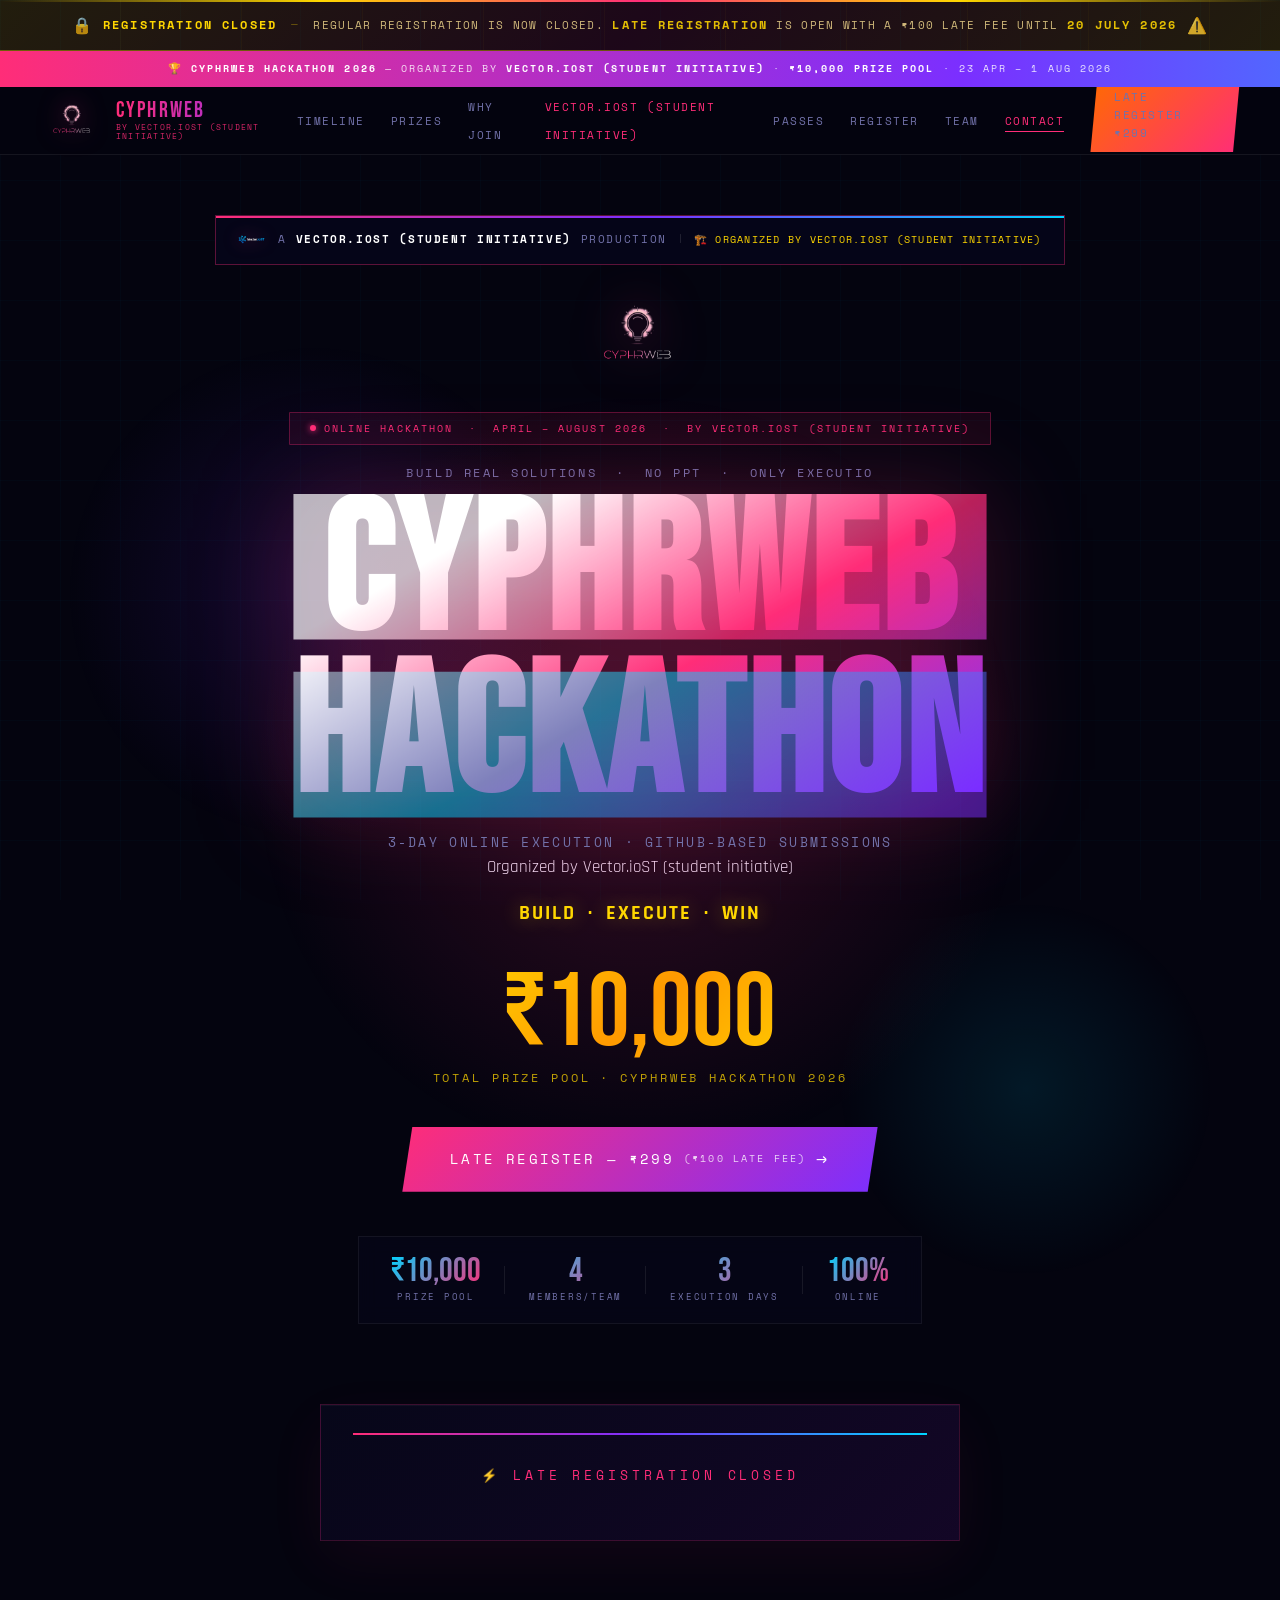
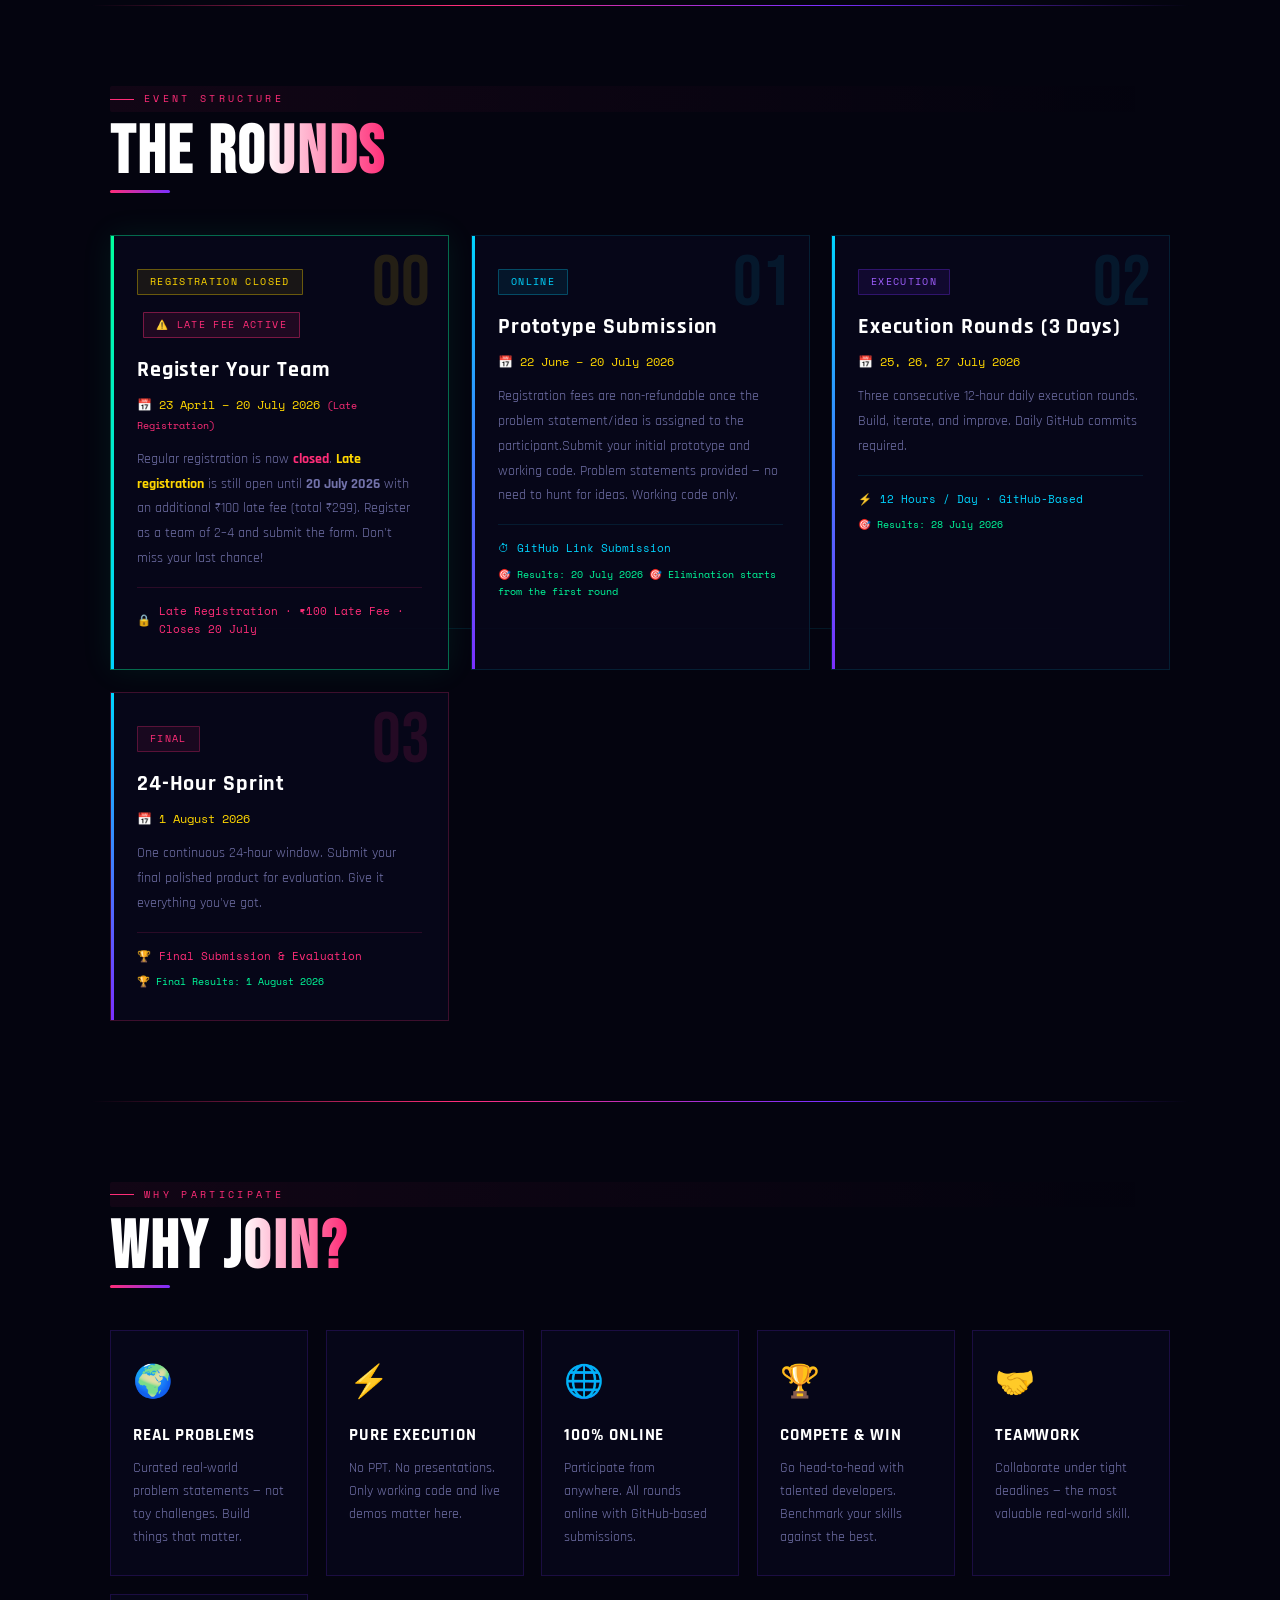
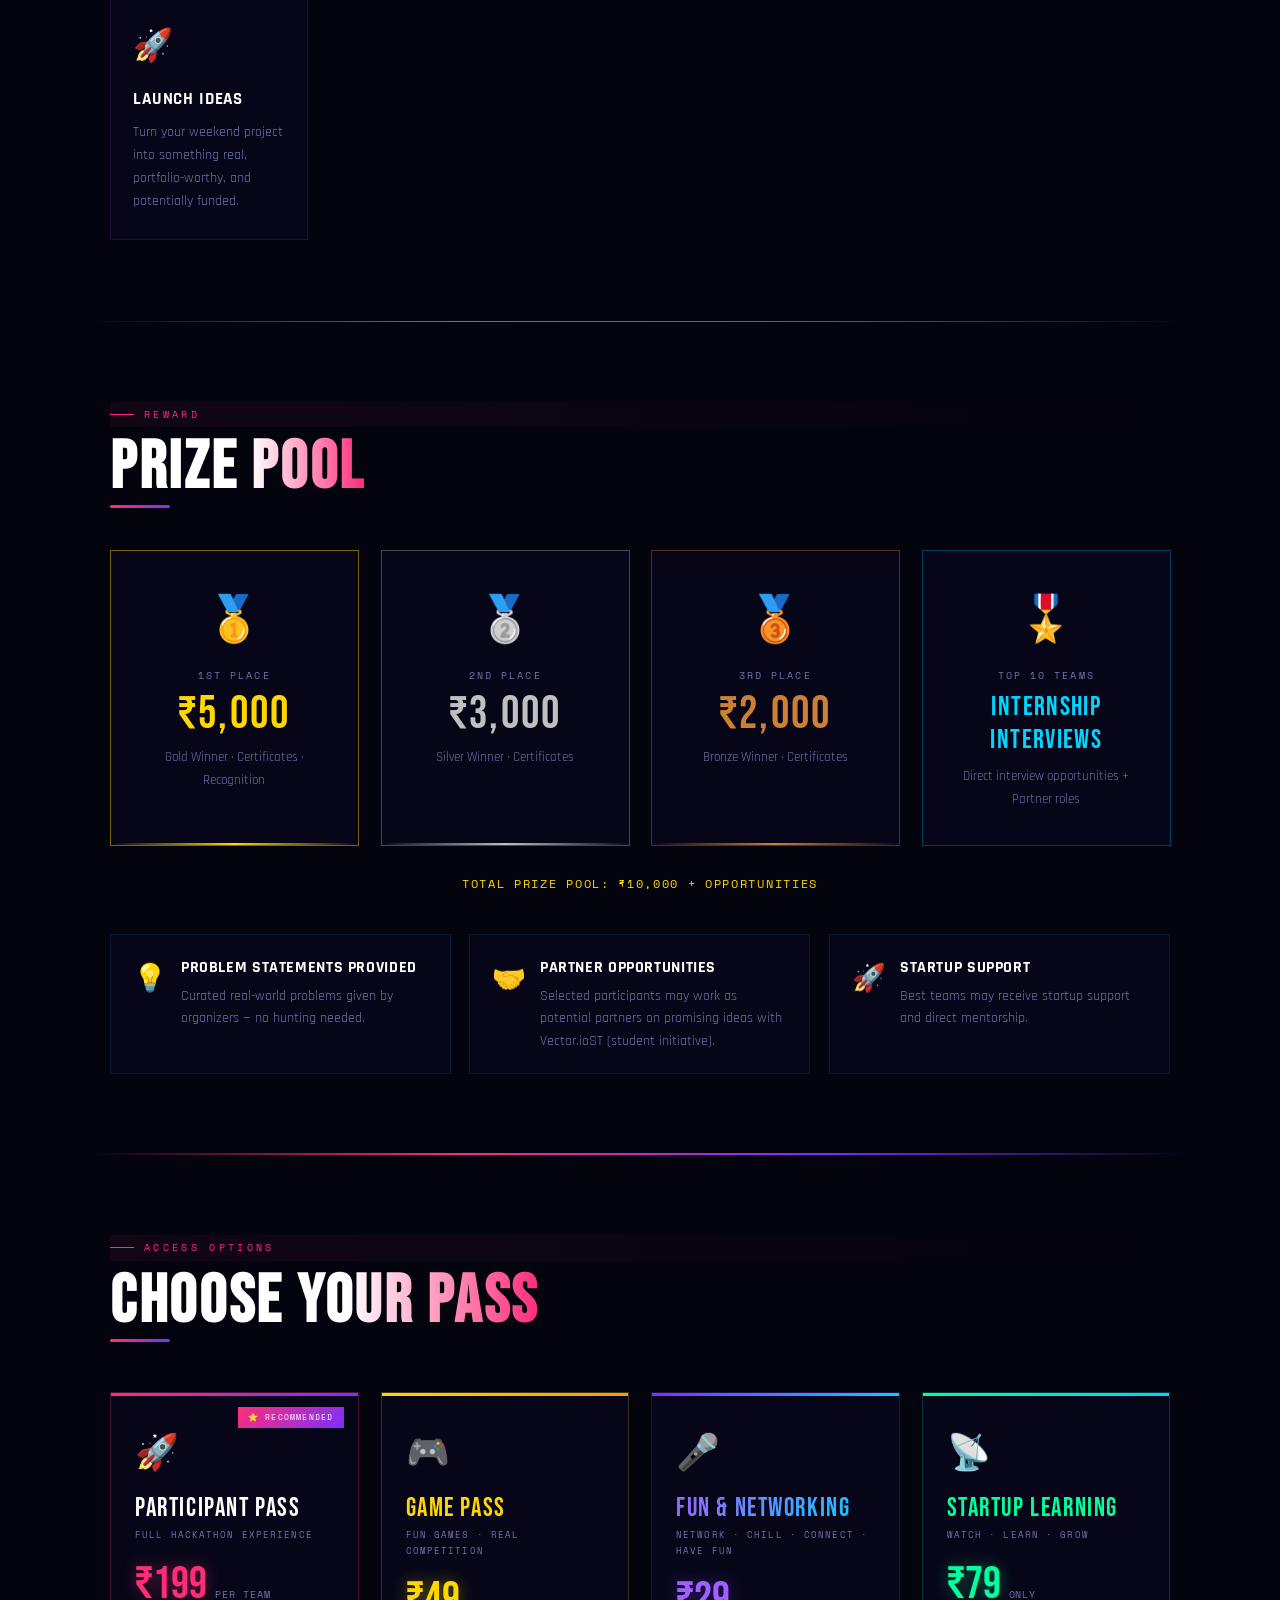
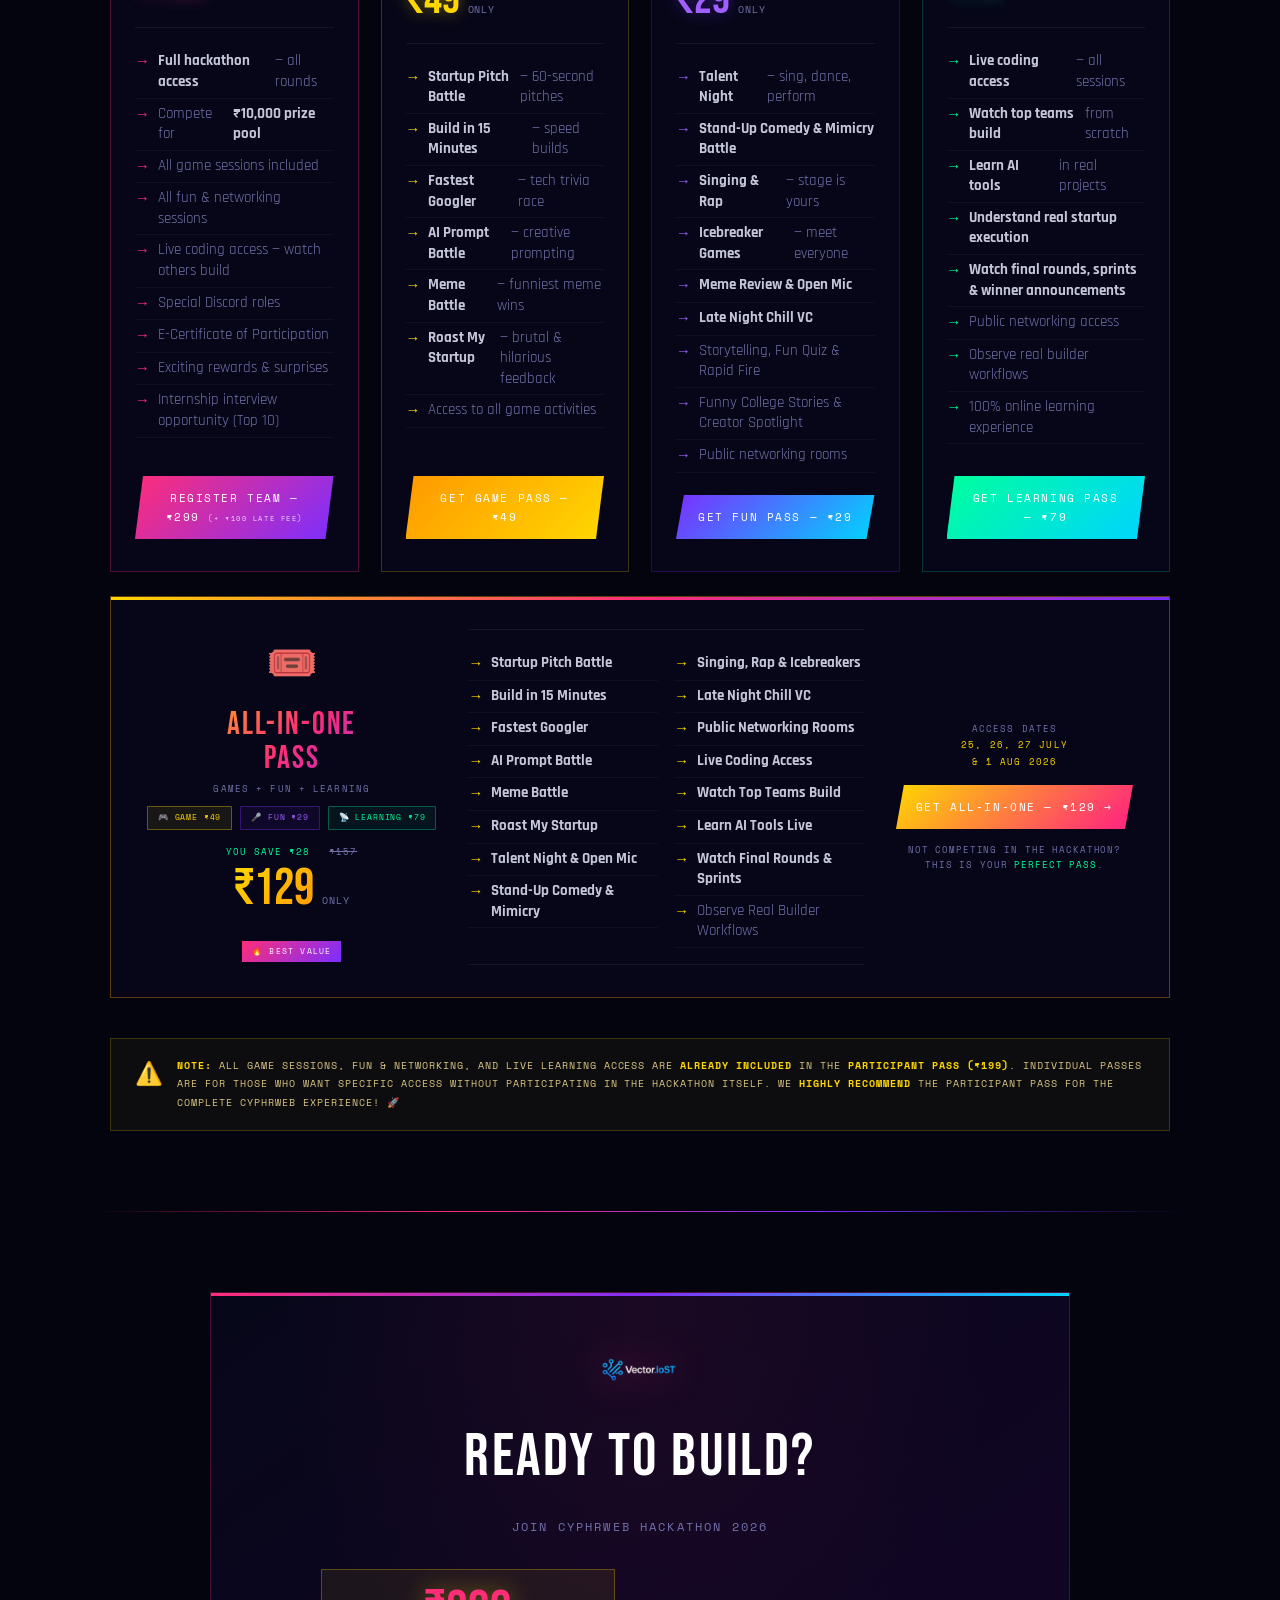
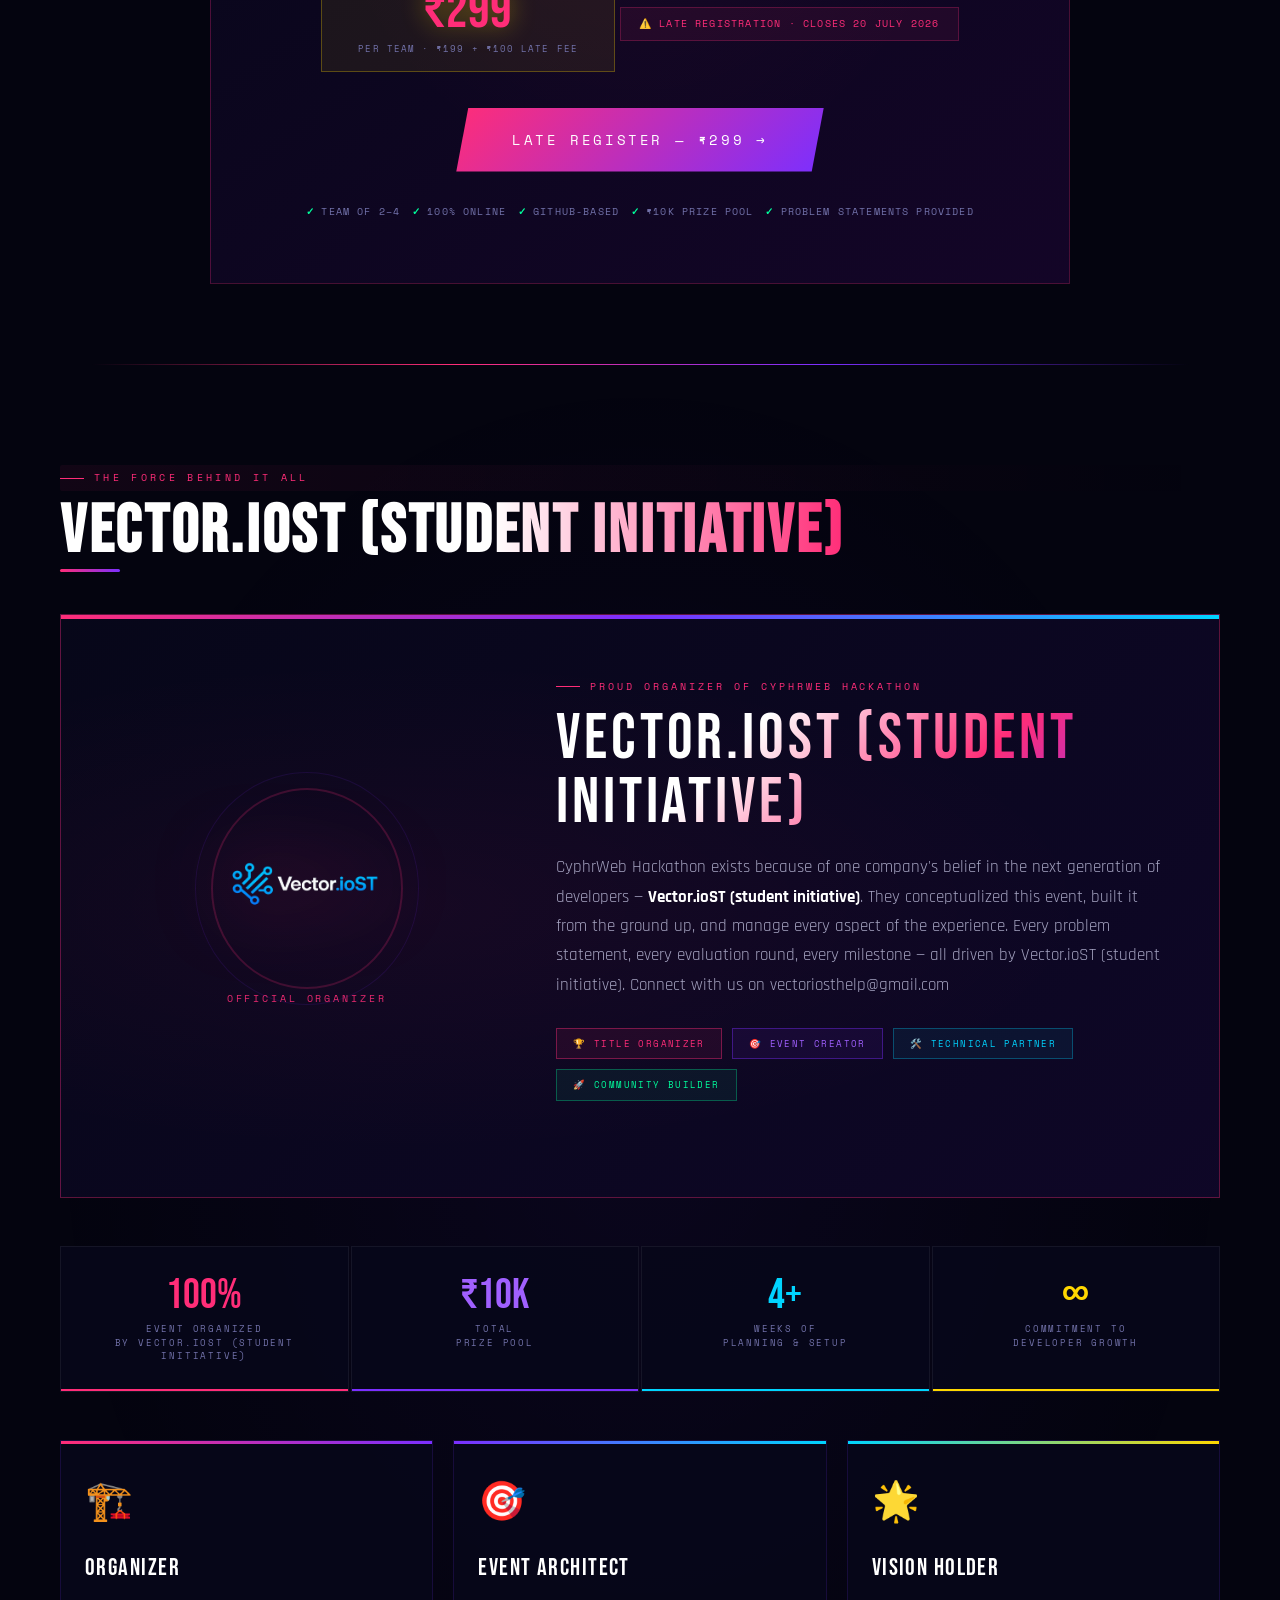
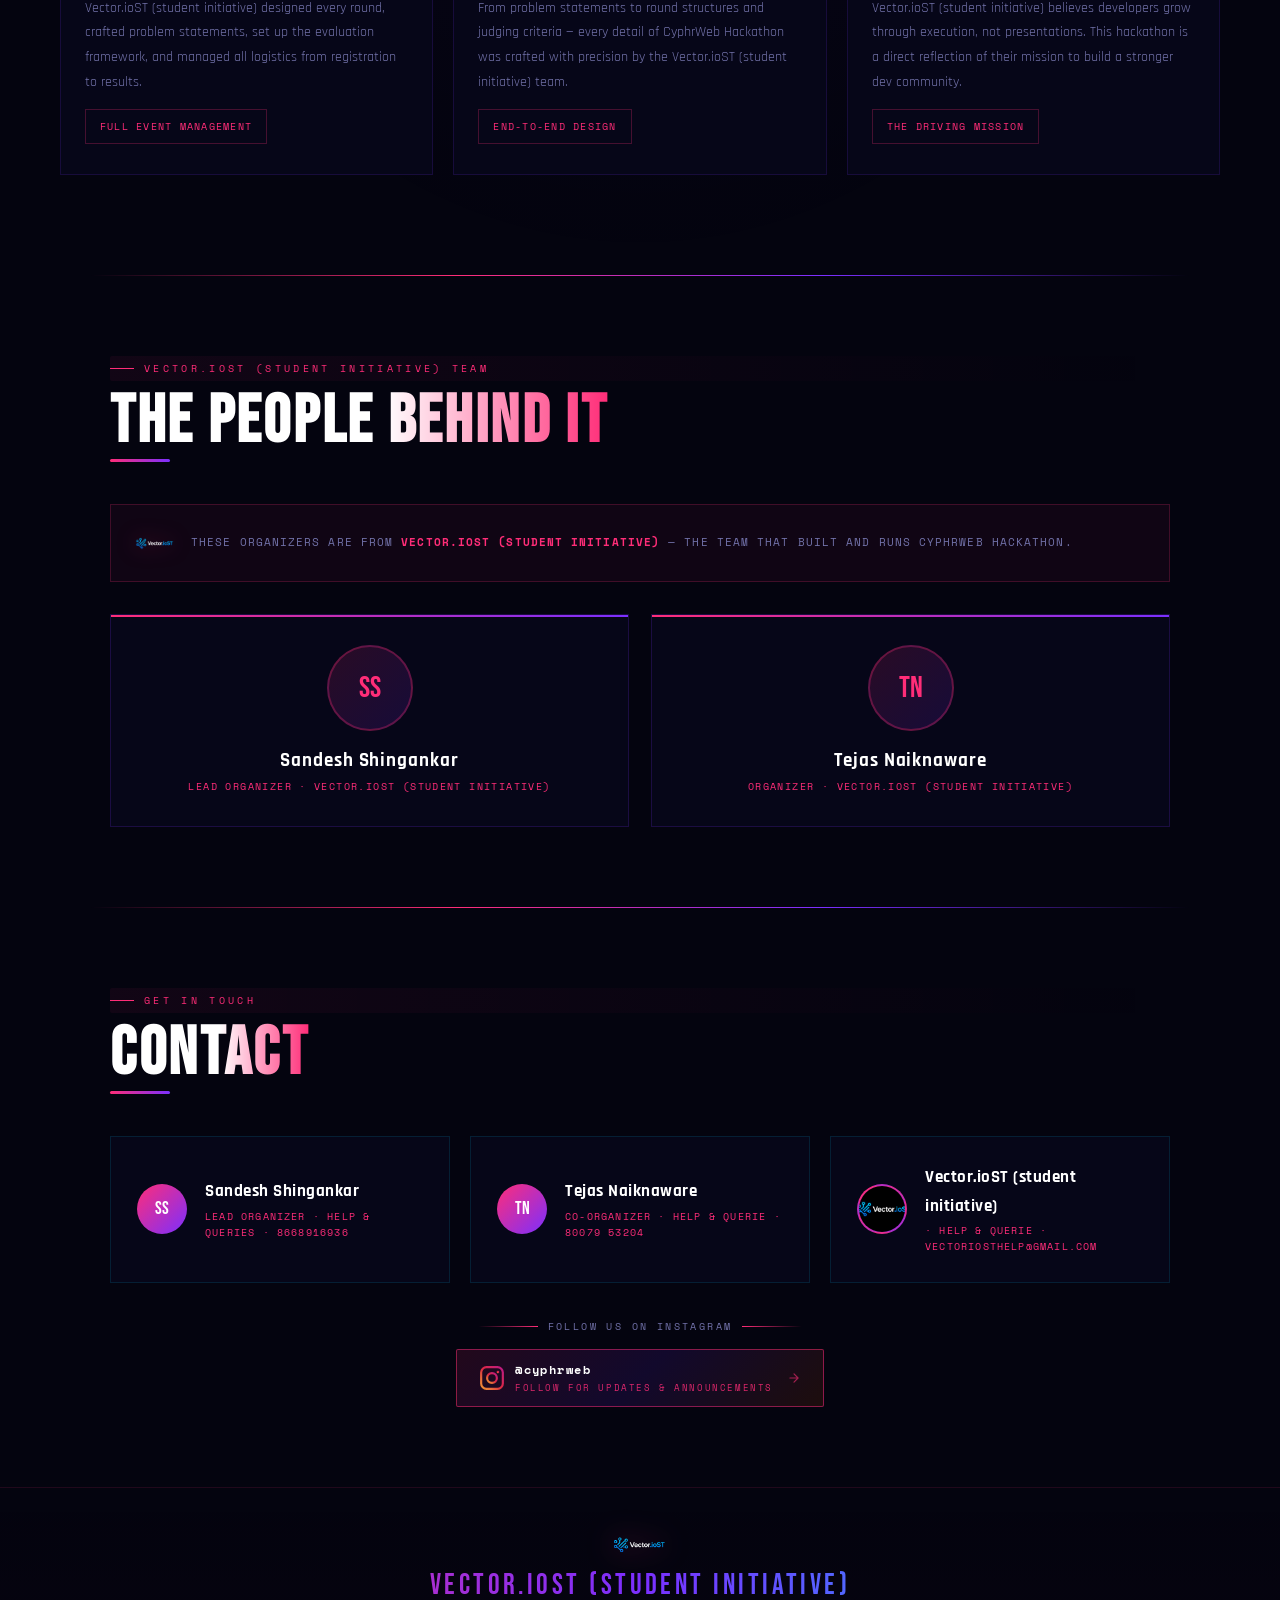
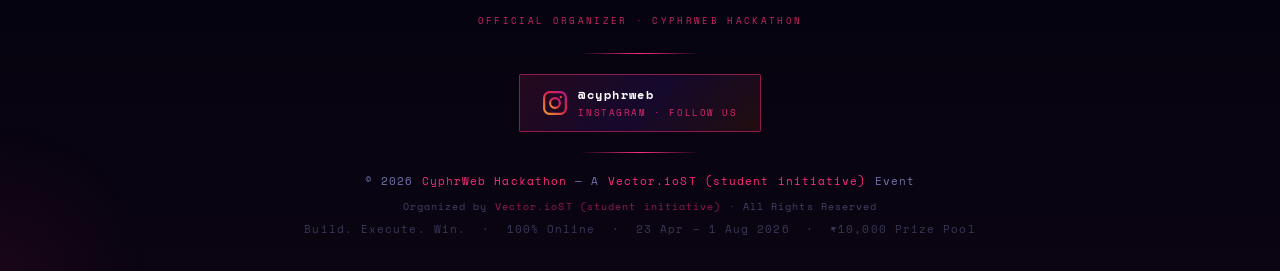
==== commit bea99285: "Update index.html" ====
--- a/index.html
+++ b/index.html
@@ -950,7 +950,7 @@
       <!-- RIGHT: CTA -->
       <div class="pass-right">
         <div style="font-family:'Space Mono',monospace;font-size:.58rem;letter-spacing:.12em;color:var(--dim);text-transform:uppercase;text-align:center;line-height:1.8">Access Dates<br><span style="color:var(--gd)">25, 26, 27 July<br>&amp; 1 Aug 2026</span></div>
-        <a href="https://forms.gle/uf2Auhp5KgkFNQgWA" target="_blank" class="pass-cta" style="width:100%;text-align:center">Get All-In-One — ₹129 →</a>
+        <a href="https://forms.gle/oyxrAM8V2opuXcys6" target="_blank" class="pass-cta" style="width:100%;text-align:center">Get All-In-One — ₹129 →</a>
         <div style="font-family:'Space Mono',monospace;font-size:.55rem;letter-spacing:.1em;color:var(--dim);text-align:center;line-height:1.7;text-transform:uppercase">Not competing in the hackathon?<br>This is your <span style="color:var(--grn)">perfect pass</span>.</div>
       </div>
     </div>
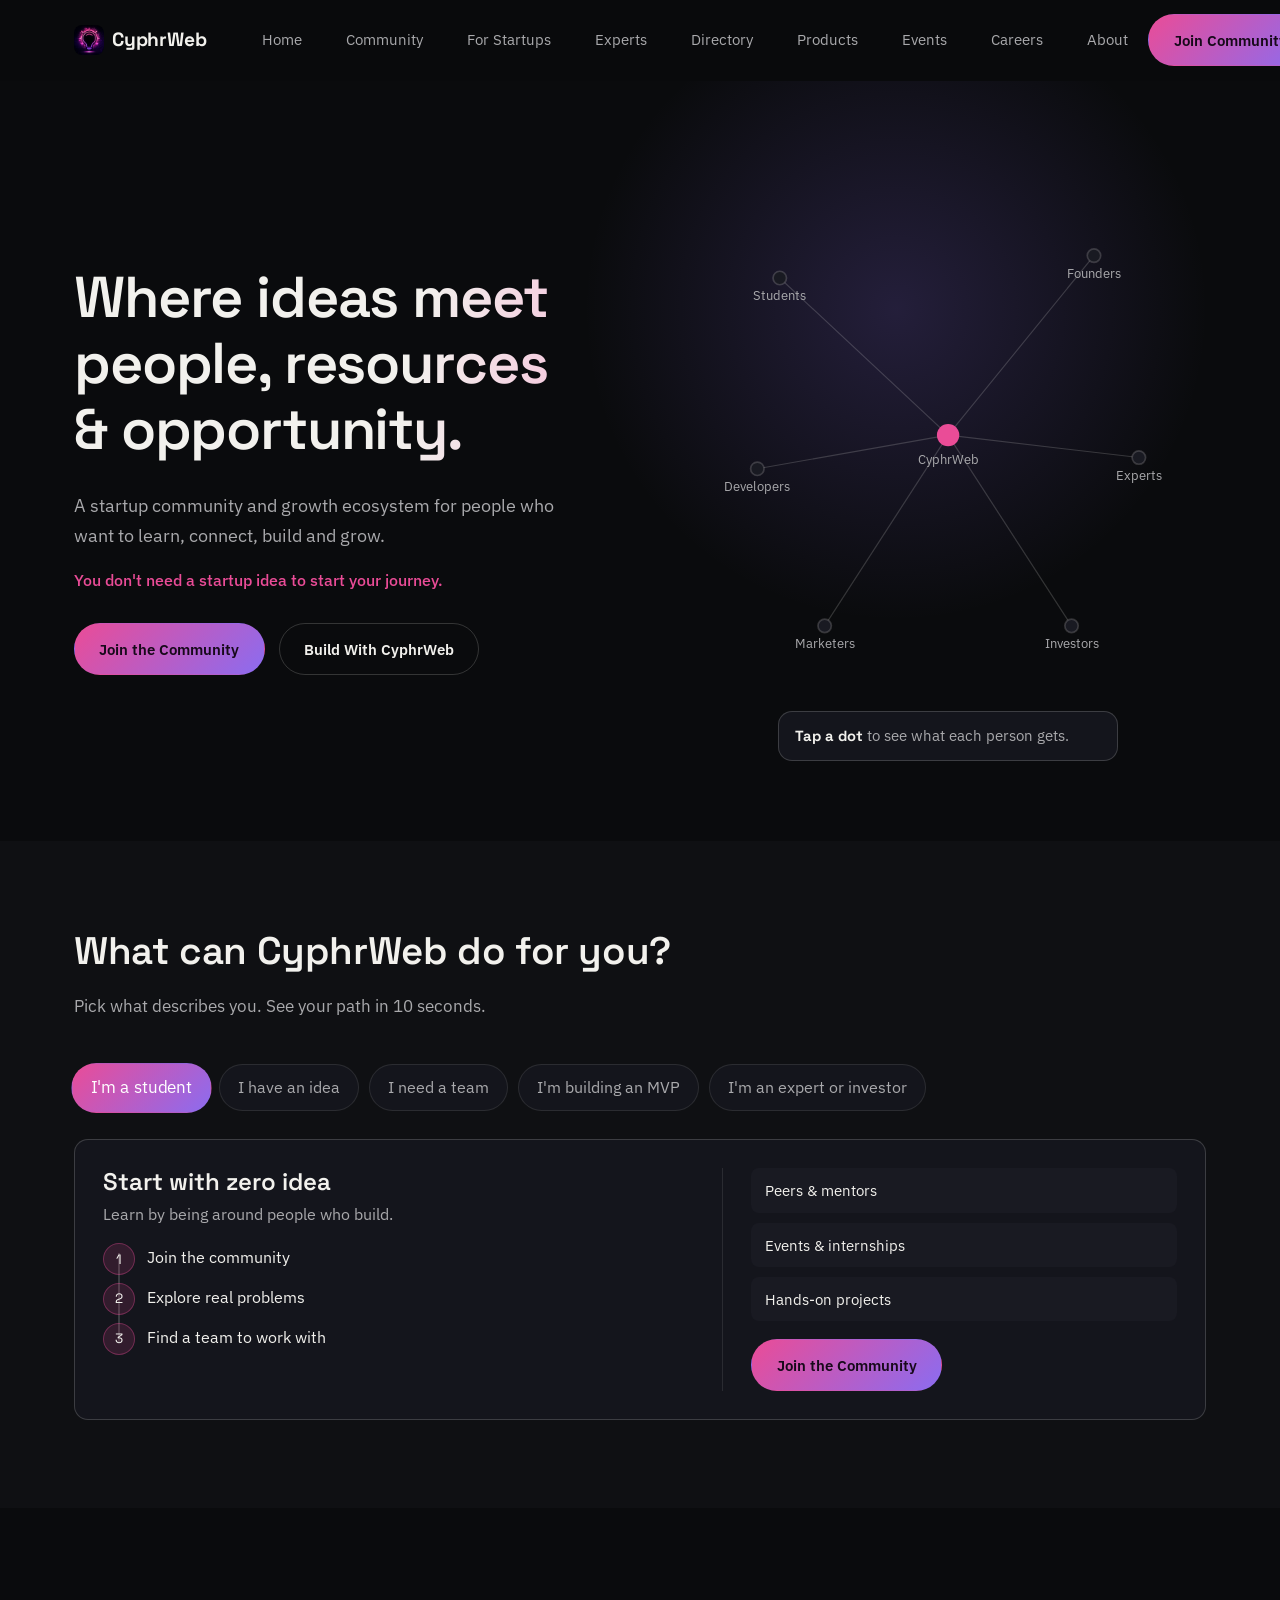
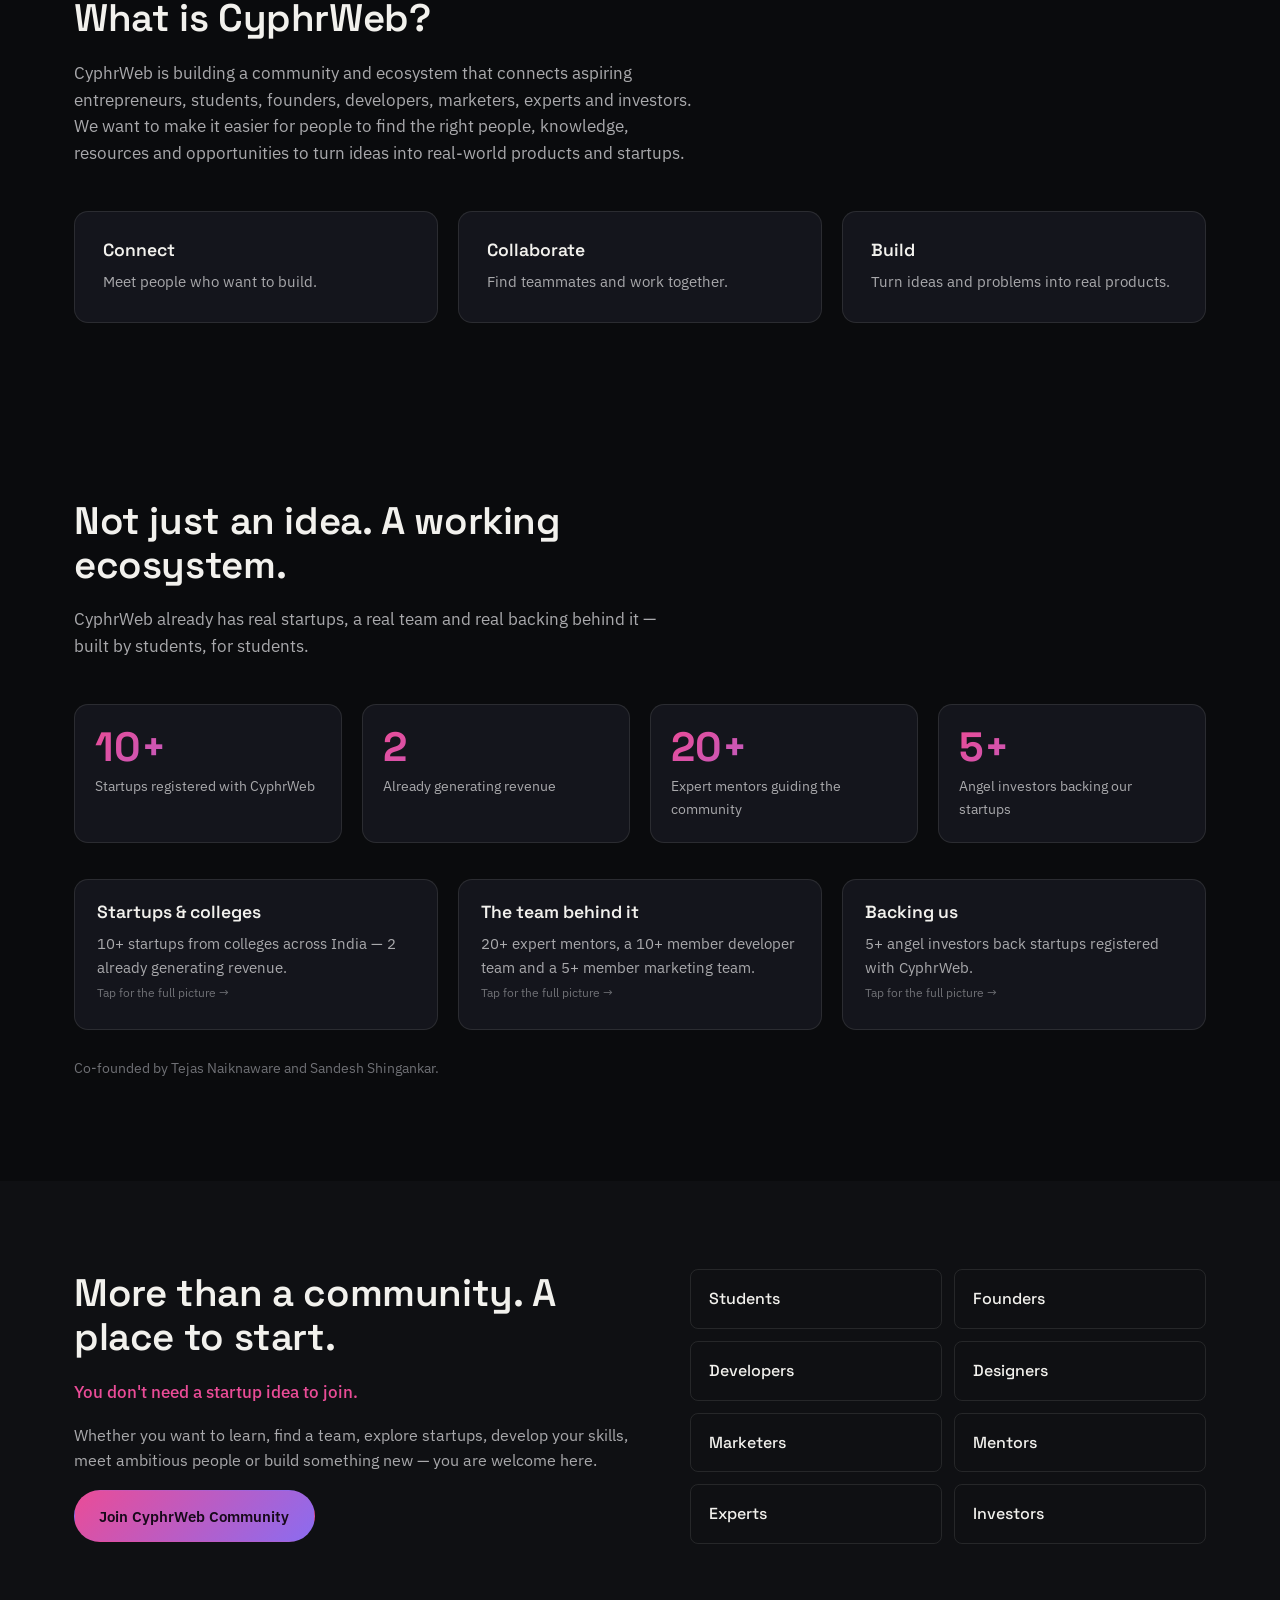
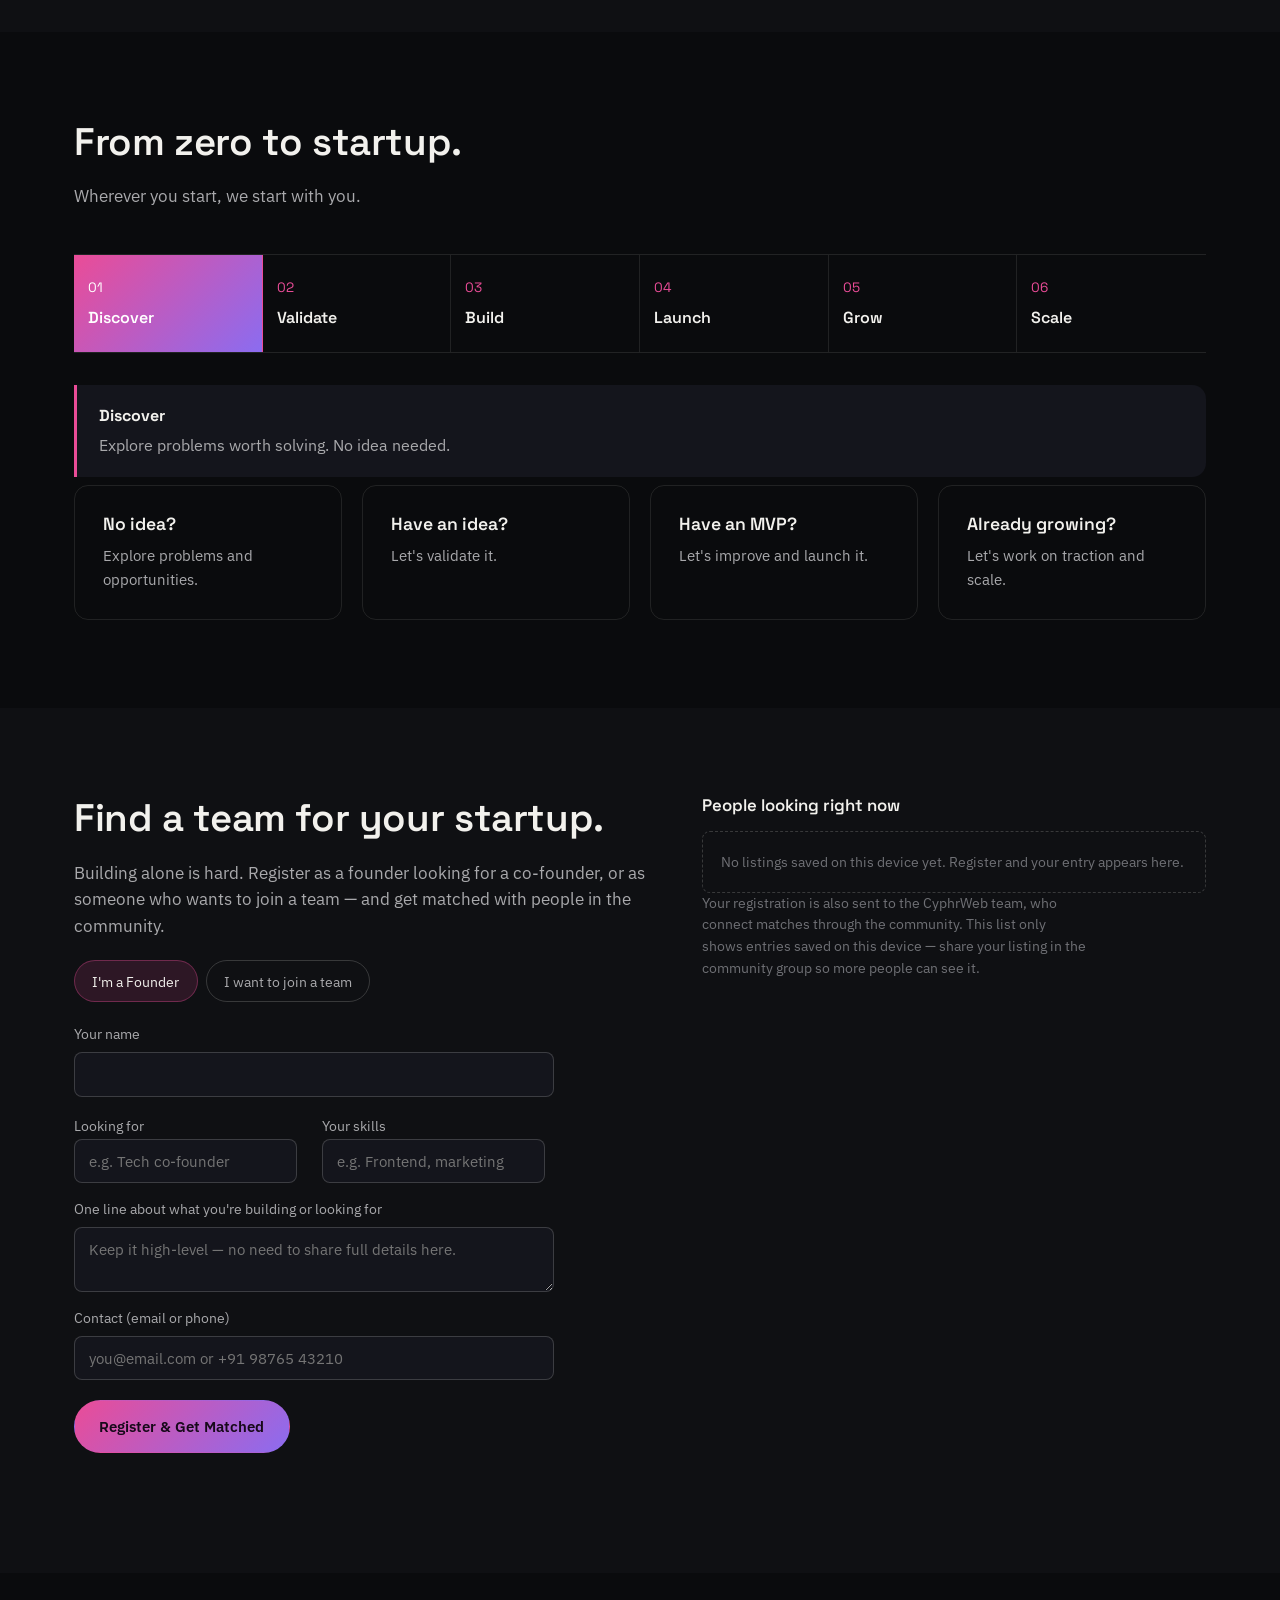
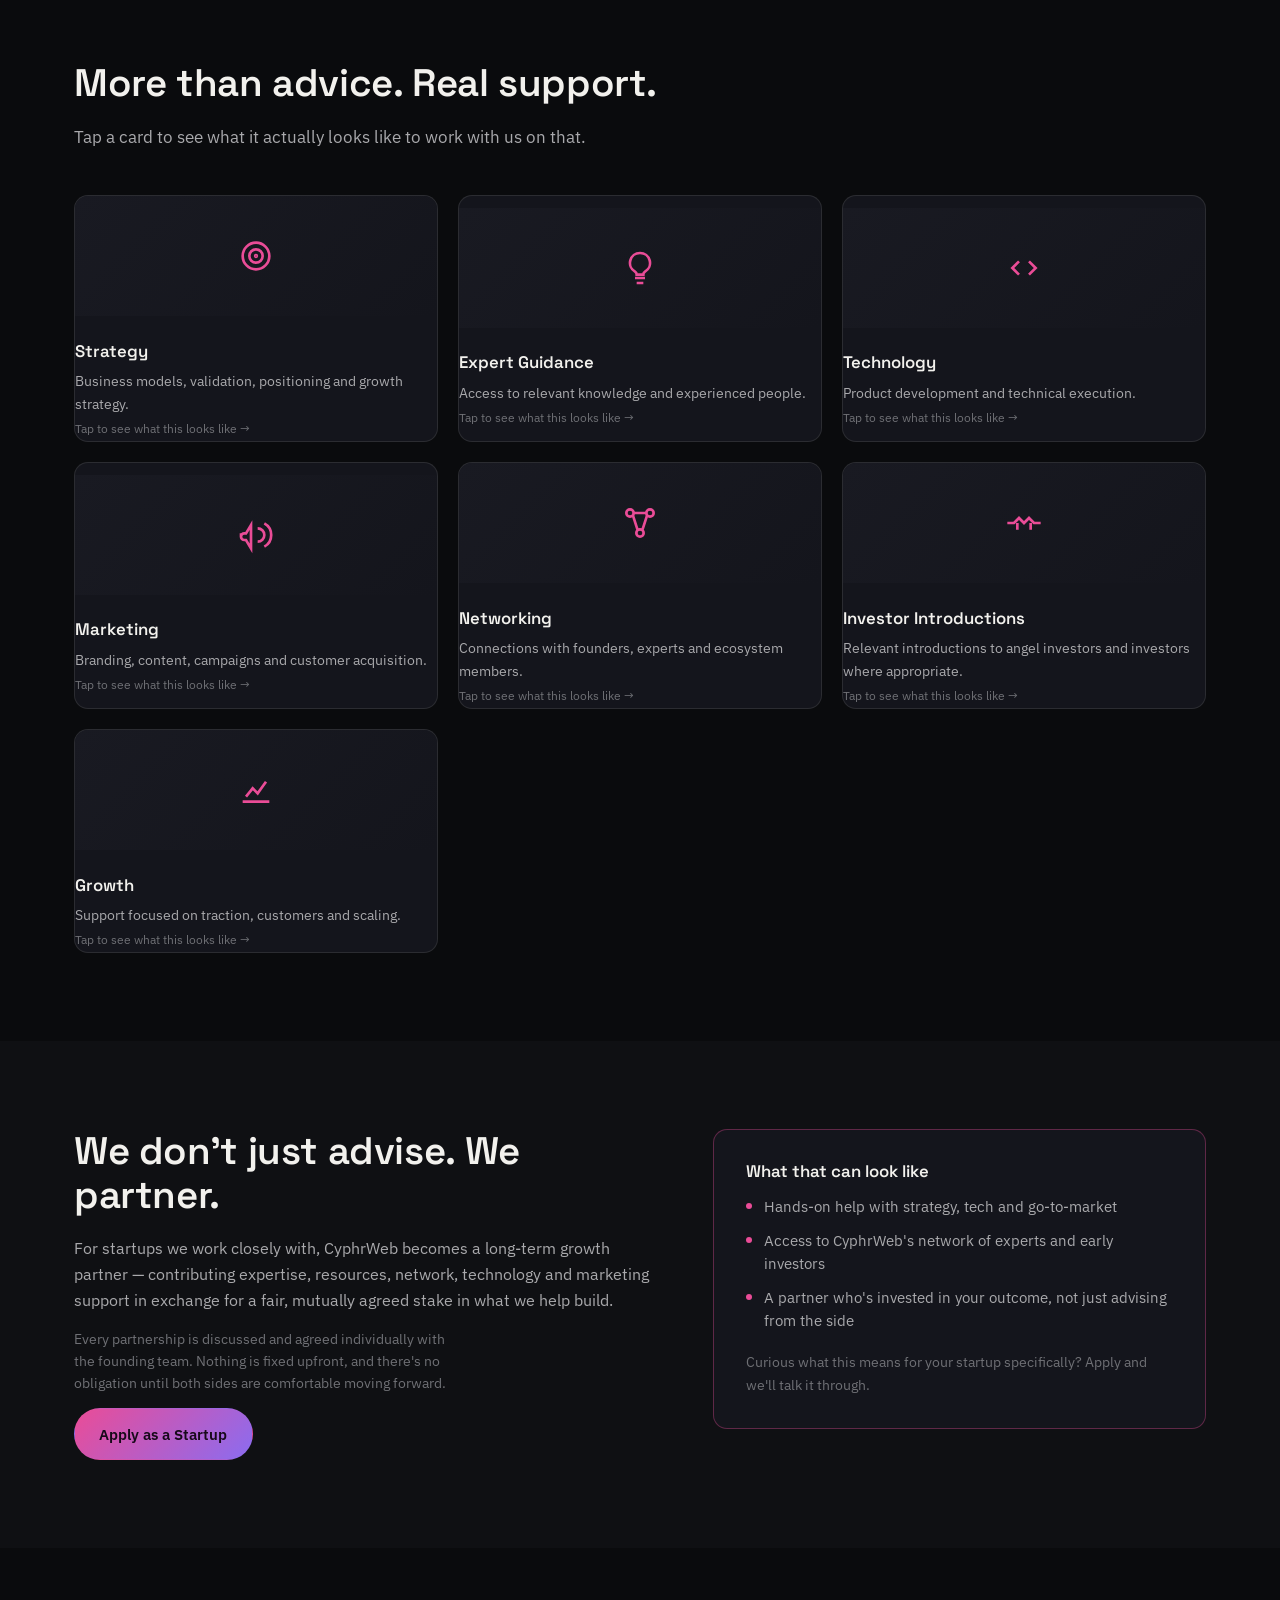
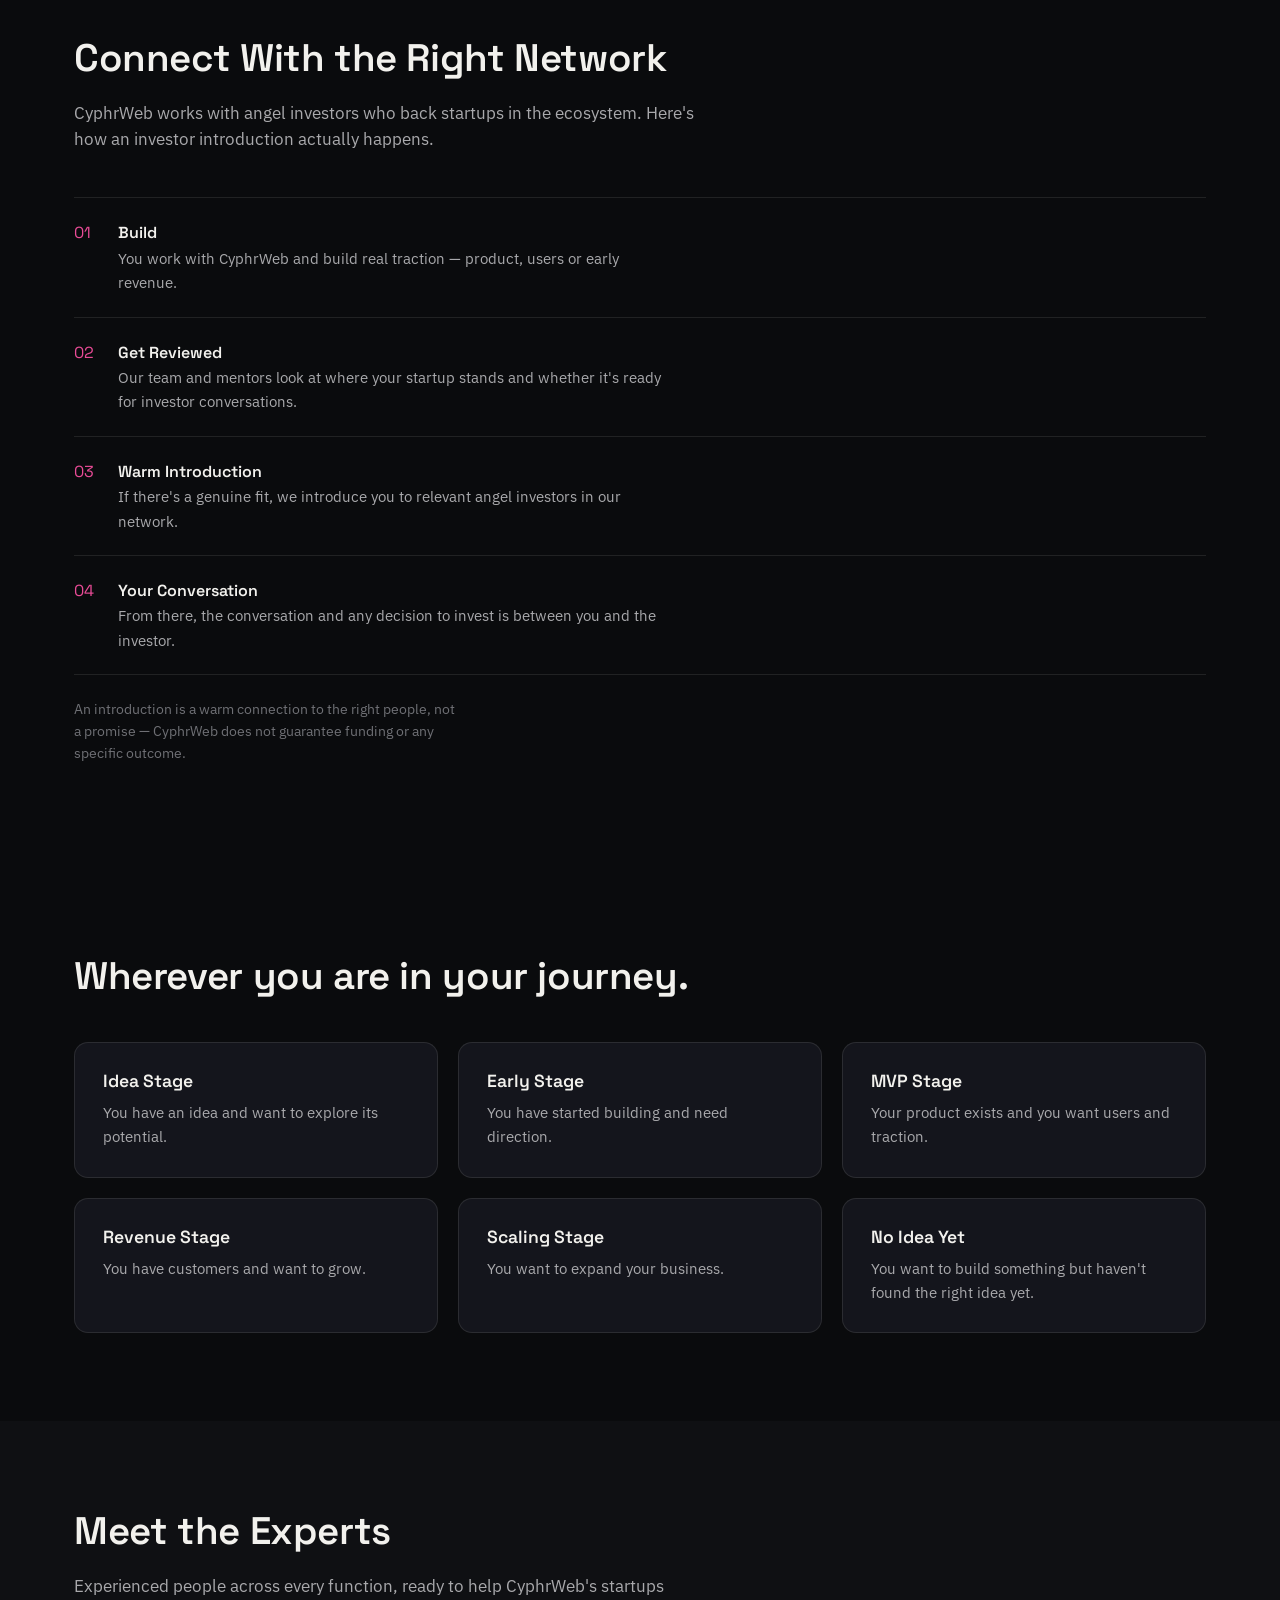
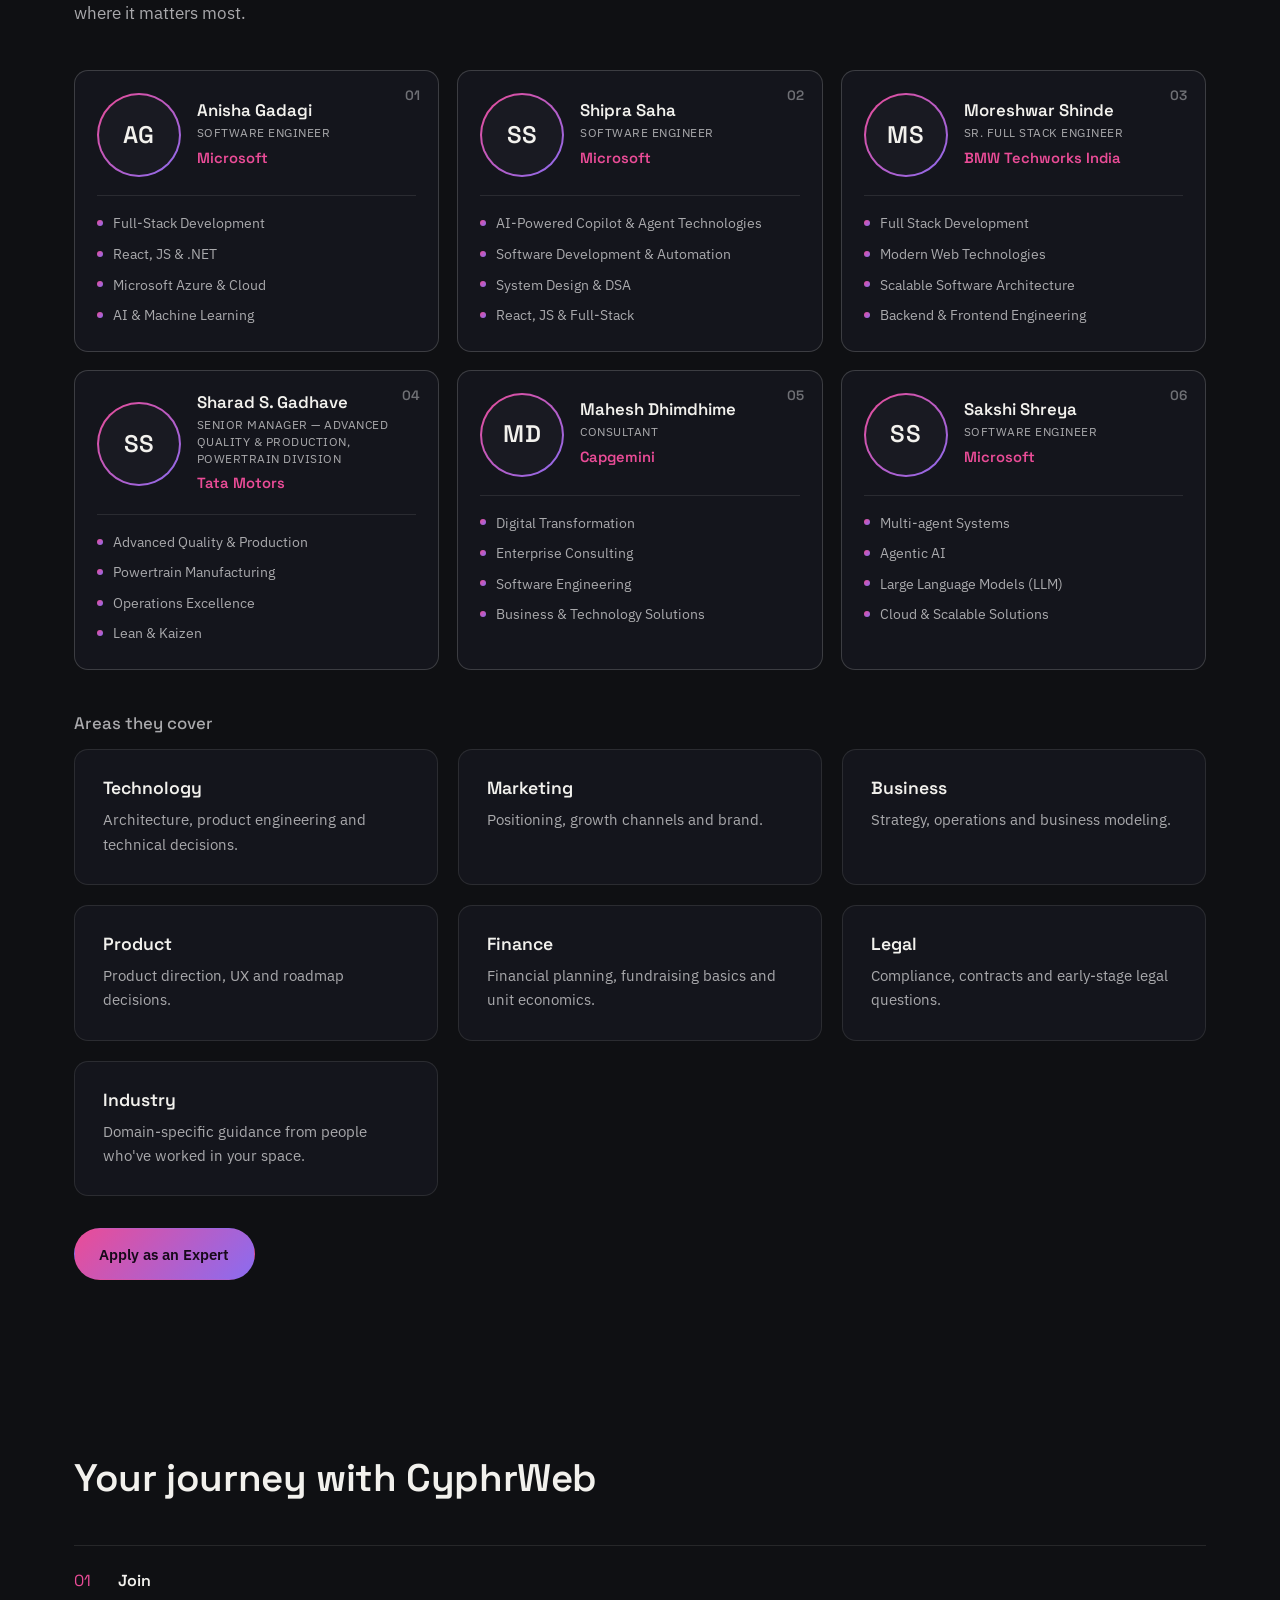
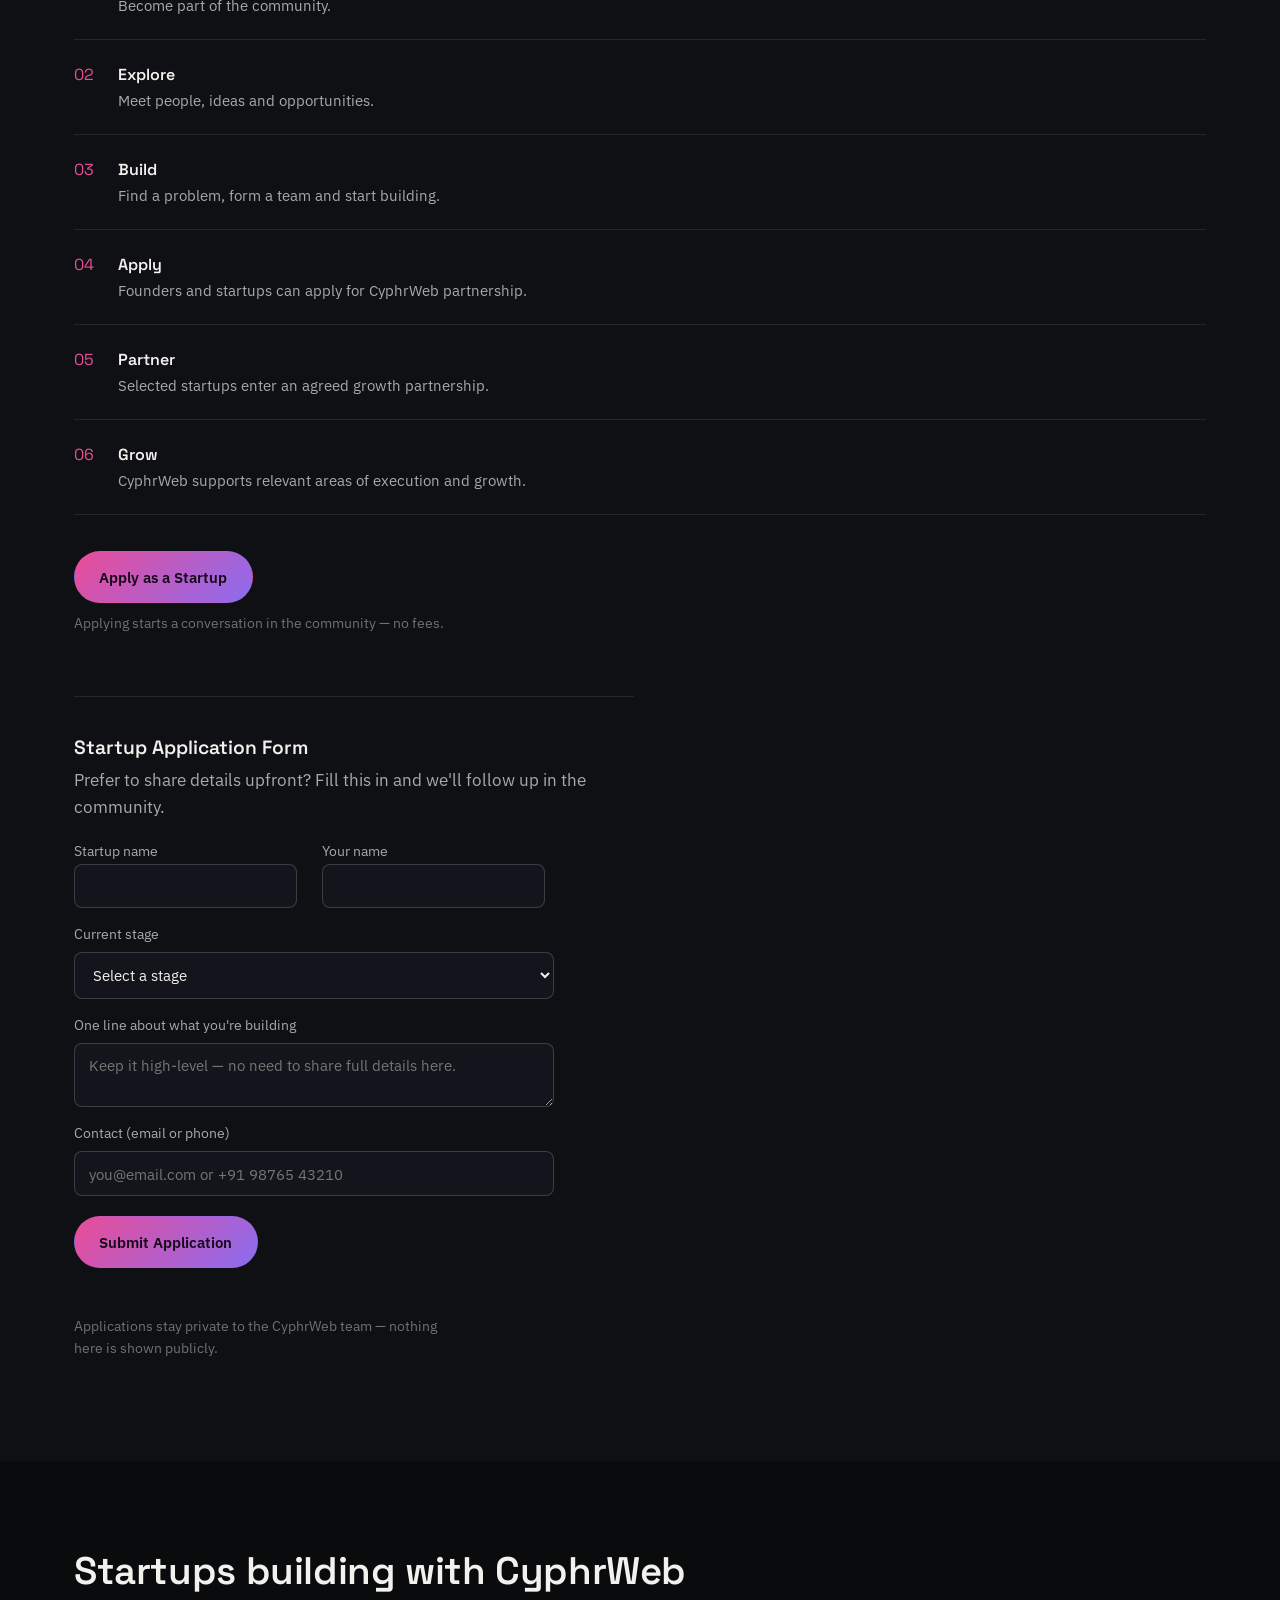
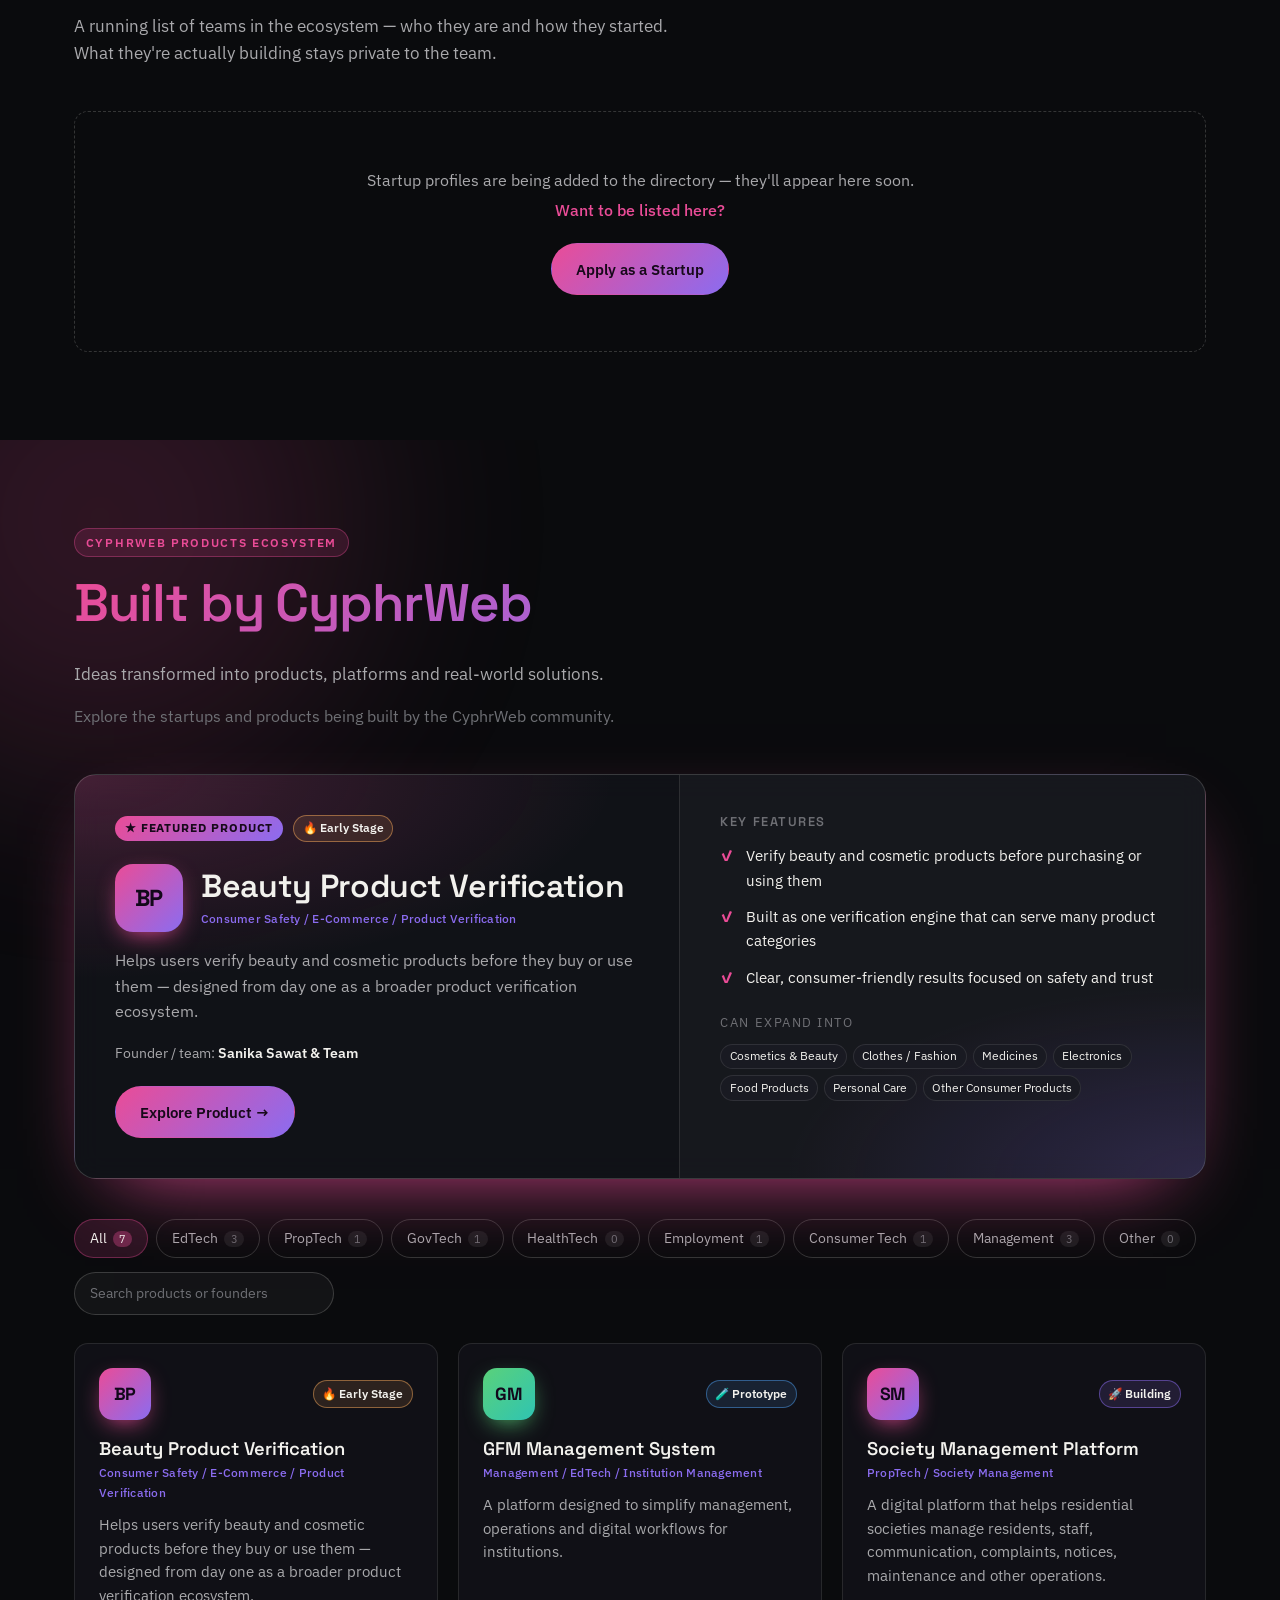
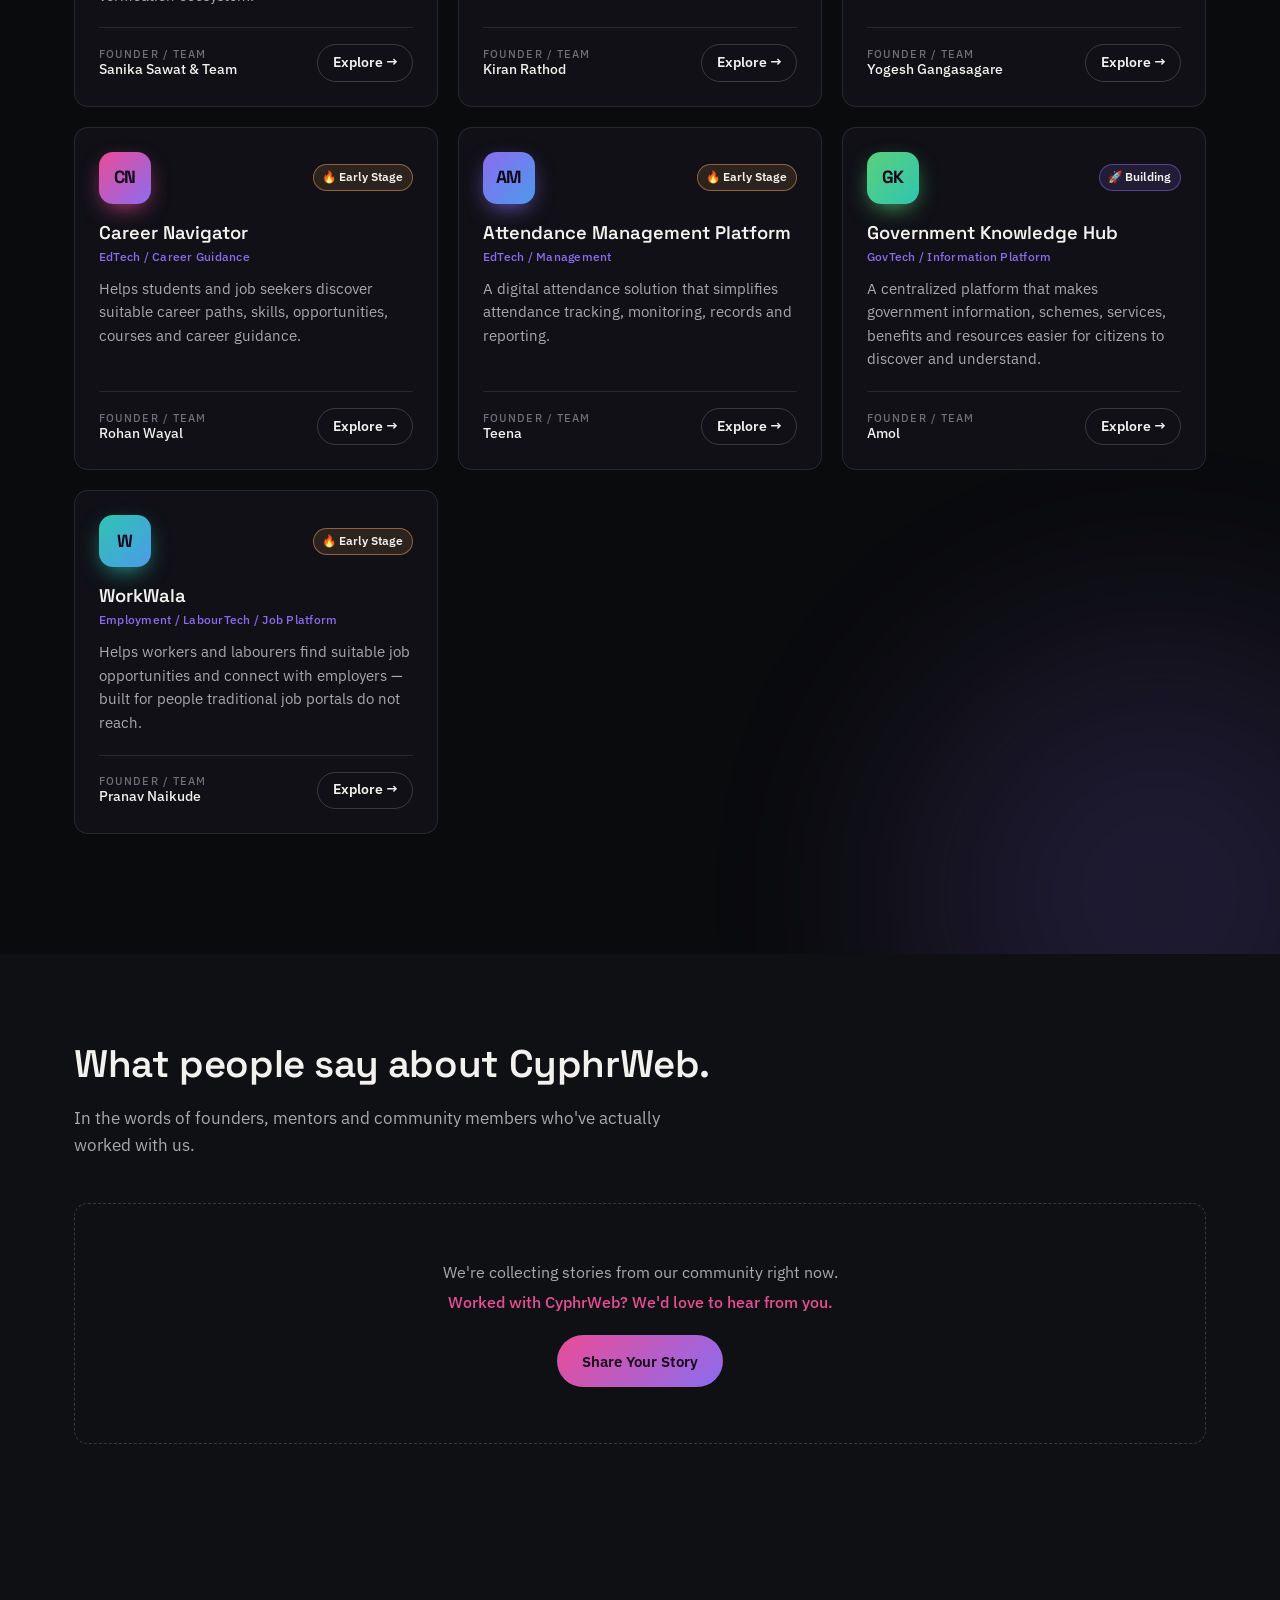
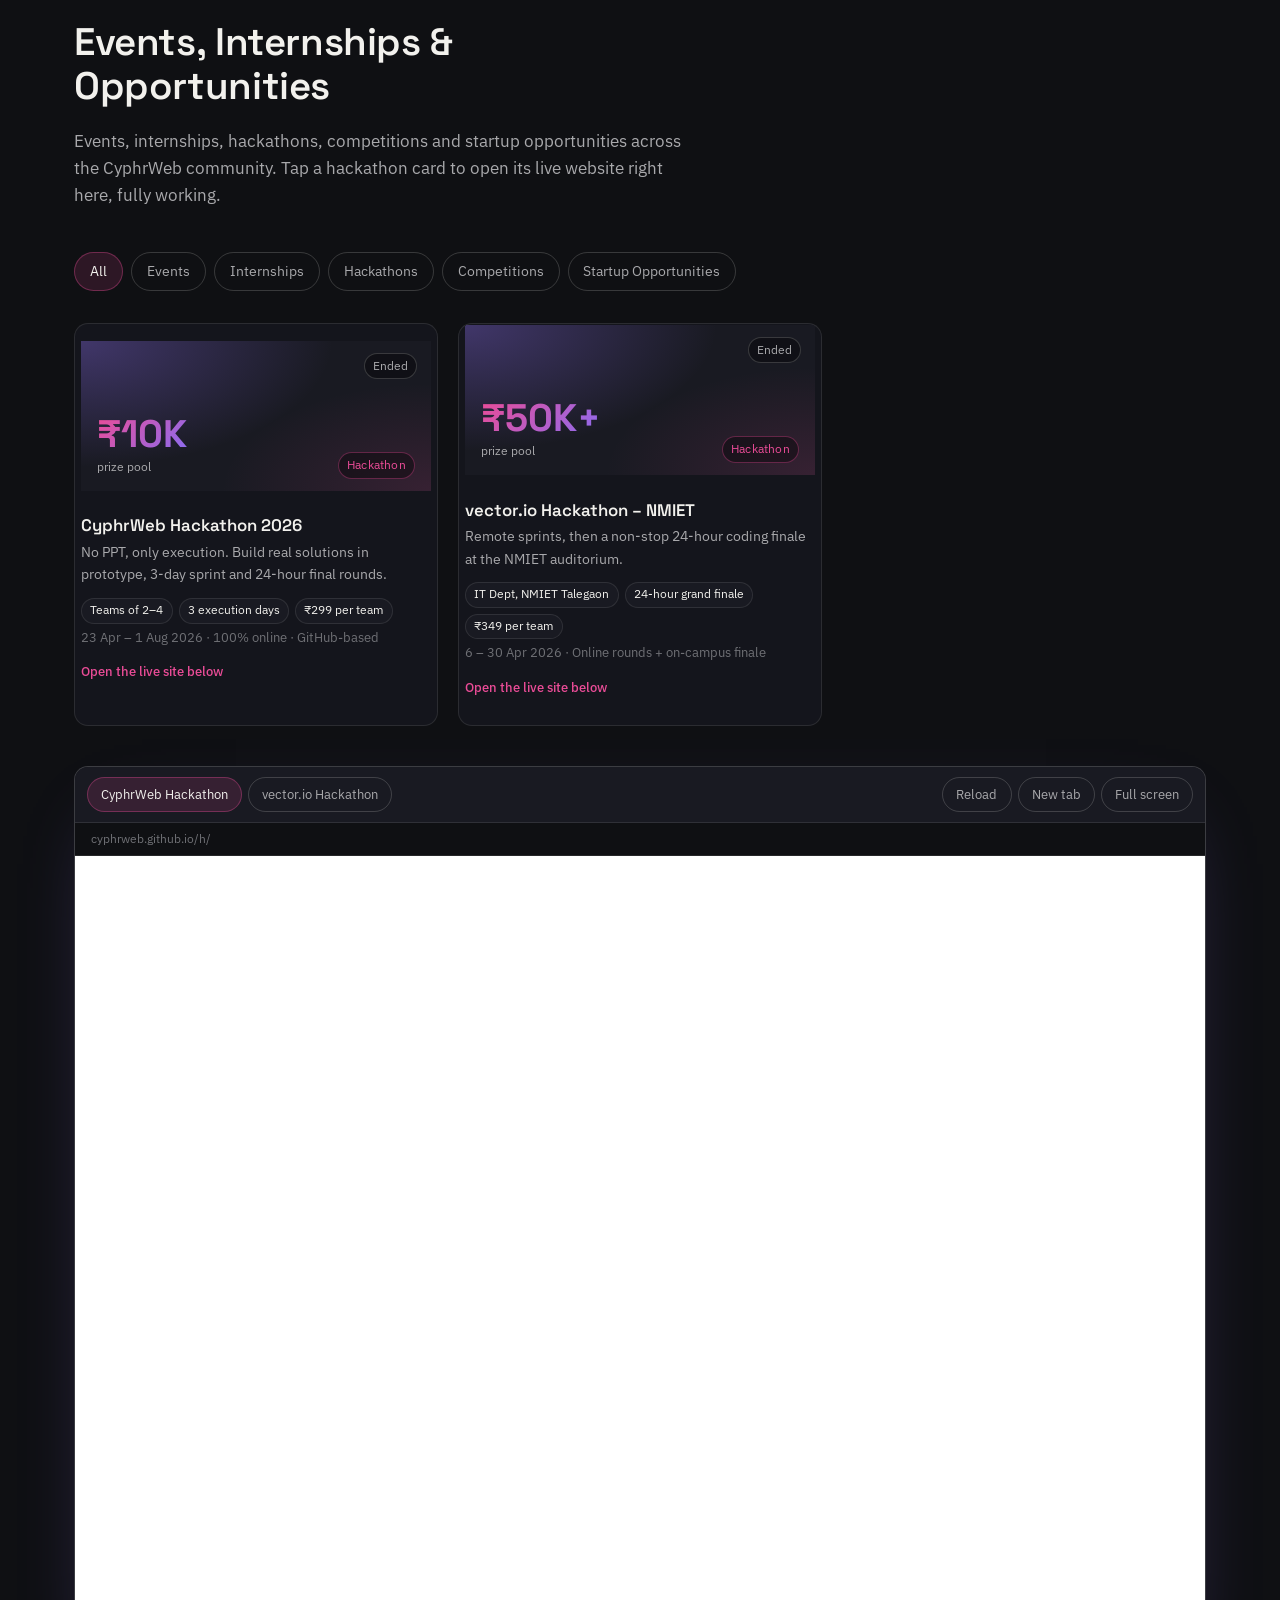
==== commit 34fdd981: "Add files via upload" ====
--- a/index.html
+++ b/index.html
@@ -3,1363 +3,841 @@
 <head>
 <meta charset="UTF-8">
 <meta name="viewport" content="width=device-width, initial-scale=1.0">
-<title>CyphrWeb Hackathon</title>
-<link href="https://fonts.googleapis.com/css2?family=Bebas+Neue&family=Space+Mono:wght@400;700&family=Rajdhani:wght@400;600;700&display=swap" rel="stylesheet">
-<style>
-:root{
-  --pk:#ff2d78;--pu:#7b2fff;--bl:#00d4ff;--gd:#ffd700;
-  --dark:#04040f;--card:rgba(7,7,26,.9);--text:#eeeeff;--dim:#7272aa;--grn:#00ff9d;
-  --brd:rgba(255,255,255,.07);
+<title>CyphrWeb — A Startup Community & Growth Ecosystem</title>
+<meta name="description" content="CyphrWeb is a startup community and growth ecosystem connecting students, founders, developers, designers, marketers, experts and investors — from idea to scale.">
+<meta property="og:title" content="CyphrWeb — Where Ideas Meet People, Resources & Opportunity">
+<meta property="og:description" content="A startup community and growth ecosystem built to connect, create and grow. You don't need a startup idea to join.">
+<meta property="og:type" content="website">
+<meta property="og:url" content="https://cyphrweb.in/">
+<meta property="og:image" content="https://cyphrweb.in/og-image.png">
+<meta property="og:image:width" content="1200">
+<meta property="og:image:height" content="630">
+<meta name="twitter:image" content="https://cyphrweb.in/og-image.png">
+<meta name="theme-color" content="#0a0b0d">
+<meta name="robots" content="index, follow">
+<meta name="twitter:card" content="summary_large_image">
+<meta name="twitter:title" content="CyphrWeb — A Startup Community & Growth Ecosystem">
+<meta name="twitter:description" content="A startup community and growth ecosystem connecting students, founders, developers, designers, marketers, experts and investors.">
+<!-- Update this to your live domain once deployed, so search engines don't treat www vs non-www / http vs https as duplicate pages -->
+<link rel="canonical" href="https://cyphrweb.in/">
+<link rel="icon" href="favicon.ico" sizes="any">
+<link rel="icon" type="image/png" href="cyphrweb-mark.png">
+<link rel="apple-touch-icon" href="apple-touch-icon.png">
+<script type="application/ld+json">
+{
+  "@context": "https://schema.org",
+  "@type": "Organization",
+  "name": "CyphrWeb",
+  "url": "https://cyphrweb.in/",
+  "logo": "https://cyphrweb.in/apple-touch-icon.png",
+  "description": "CyphrWeb is a startup community and growth ecosystem connecting students, founders, developers, designers, marketers, experts and investors.",
+  "founder": [
+    { "@type": "Person", "name": "Tejas Naiknaware" },
+    { "@type": "Person", "name": "Sandesh Shingankar" }
+  ],
+  "sameAs": []
 }
-*,*::before,*::after{box-sizing:border-box;margin:0;padding:0}
-html{scroll-behavior:smooth}
-body{background:var(--dark);color:var(--text);font-family:'Rajdhani',sans-serif;font-size:17px;line-height:1.65;overflow-x:hidden}
-body::before{content:'';position:fixed;inset:0;pointer-events:none;z-index:0;
-  background-image:linear-gradient(rgba(0,212,255,.022) 1px,transparent 1px),linear-gradient(90deg,rgba(0,212,255,.022) 1px,transparent 1px);
-  background-size:60px 60px}
-
-/* PARTICLES */
-#pts{position:fixed;inset:0;pointer-events:none;z-index:0;overflow:hidden}
-.pt{position:absolute;border-radius:50%;animation:rise linear infinite;opacity:0}
-@keyframes rise{0%{transform:translateY(100vh) translateX(0);opacity:0}8%{opacity:.45}92%{opacity:.35}100%{transform:translateY(-8vh) translateX(var(--d));opacity:0}}
-
-/* NAV */
-nav{position:sticky;top:0;z-index:200;height:68px;display:flex;align-items:center;justify-content:space-between;padding:0 40px;
-  background:rgba(4,4,15,.9);backdrop-filter:blur(18px);border-bottom:1px solid var(--brd);
-  transition:box-shadow .3s}
-nav.scrolled{box-shadow:0 2px 30px rgba(255,45,120,.08)}
-.nav-brand{display:flex;align-items:center;gap:10px;text-decoration:none}
-.nav-logo{height:44px;width:auto;object-fit:contain;filter:drop-shadow(0 0 12px rgba(255,45,120,.6));transition:filter .3s}
-.nav-logo:hover{filter:drop-shadow(0 0 18px rgba(255,45,120,.9))}
-.nav-brand-text{display:flex;flex-direction:column;line-height:1.1}
-.nav-byline{font-family:'Space Mono',monospace;font-size:.52rem;letter-spacing:.15em;color:var(--pk);text-transform:uppercase;opacity:.85}
-
-/* TOP ANNOUNCEMENT BAR */
-.top-bar{position:relative;z-index:201;background:linear-gradient(90deg,var(--pk),var(--pu),var(--bl),var(--pu),var(--pk));background-size:300% 100%;animation:barscroll 4s linear infinite;padding:9px 20px;text-align:center;font-family:'Space Mono',monospace;font-size:.65rem;letter-spacing:.2em;color:#fff;text-transform:uppercase}
-@keyframes barscroll{0%{background-position:0% 50%}100%{background-position:300% 50%}}
-.top-bar span{opacity:.85}
-.top-bar strong{opacity:1;font-weight:700}
-.nav-wordmark{font-family:'Bebas Neue',sans-serif;font-size:1.35rem;letter-spacing:.1em;
-  background:linear-gradient(90deg,var(--pk),var(--pu));-webkit-background-clip:text;-webkit-text-fill-color:transparent;background-clip:text}
-.nav-links{display:flex;gap:26px;list-style:none;align-items:center}
-.nav-links a{font-family:'Space Mono',monospace;font-size:.68rem;letter-spacing:.14em;text-transform:uppercase;color:var(--dim);text-decoration:none;transition:color .2s;position:relative}
-.nav-links a::after{content:'';position:absolute;bottom:-3px;left:0;width:0;height:1px;background:var(--pk);transition:width .25s}
-.nav-links a:hover{color:var(--text)}
-.nav-links a:hover::after{width:100%}
-.nav-reg{font-family:'Space Mono',monospace;font-size:.7rem;letter-spacing:.12em;text-transform:uppercase;
-  background:linear-gradient(135deg,var(--pk),var(--pu));color:#fff;border:none;padding:10px 24px;cursor:pointer;
-  clip-path:polygon(7px 0%,100% 0%,calc(100% - 7px) 100%,0% 100%);transition:filter .25s,transform .25s,box-shadow .25s;text-decoration:none;display:inline-block}
-.nav-reg:hover{filter:brightness(1.2);transform:translateY(-2px);box-shadow:0 6px 24px rgba(255,45,120,.35)}
-.nav-toggle{display:none;background:none;border:none;color:var(--pk);font-size:1.5rem;cursor:pointer;padding:6px}
-
-/* HERO */
-.hero{min-height:100vh;display:flex;flex-direction:column;align-items:center;justify-content:center;text-align:center;position:relative;overflow:hidden;padding:60px 20px 80px}
-.hero-orb{position:absolute;border-radius:50%;pointer-events:none}
-.orb1{width:800px;height:800px;background:radial-gradient(circle,rgba(255,45,120,.18) 0%,transparent 68%);top:50%;left:50%;transform:translate(-50%,-50%);animation:orb 5s ease-in-out infinite}
-.orb2{width:500px;height:500px;background:radial-gradient(circle,rgba(123,47,255,.14) 0%,transparent 70%);top:15%;left:5%;animation:orb 7s ease-in-out infinite reverse}
-.orb3{width:380px;height:380px;background:radial-gradient(circle,rgba(0,212,255,.1) 0%,transparent 70%);bottom:10%;right:5%;animation:orb 6s ease-in-out infinite .5s}
-@keyframes orb{0%,100%{transform:translate(-50%,-50%) scale(1) rotate(0deg)}50%{transform:translate(-50%,-50%) scale(1.08) rotate(3deg)}}
-
-.hero-logo-wrap{position:relative;z-index:1;margin-bottom:28px;animation:fd .9s ease both}
-.hero-logo{width:120px;height:auto;filter:drop-shadow(0 0 24px rgba(255,45,120,.55));animation:logopulse 3s ease-in-out infinite}
-@keyframes logopulse{0%,100%{filter:drop-shadow(0 0 20px rgba(255,45,120,.5))}50%{filter:drop-shadow(0 0 38px rgba(255,45,120,.85))}}
-
-.hero-badge{position:relative;z-index:1;display:inline-flex;align-items:center;gap:8px;background:rgba(255,45,120,.08);border:1px solid rgba(255,45,120,.3);padding:7px 20px;font-family:'Space Mono',monospace;font-size:.65rem;letter-spacing:.2em;color:var(--pk);text-transform:uppercase;margin-bottom:18px;animation:fd .8s ease .1s both;border-radius:1px}
-.badge-dot{width:6px;height:6px;border-radius:50%;background:var(--pk);box-shadow:0 0 6px var(--pk);animation:blink 1.5s ease-in-out infinite}
-@keyframes blink{0%,100%{opacity:1}50%{opacity:.2}}
-
-.hero-eyebrow{position:relative;z-index:1;font-family:'Space Mono',monospace;font-size:.72rem;letter-spacing:.22em;color:var(--dim);text-transform:uppercase;margin-bottom:12px;animation:fd 1s ease .2s both}
-.hero-title{position:relative;z-index:1;font-family:'Bebas Neue',sans-serif;font-size:clamp(4.5rem,15vw,11.5rem);line-height:.88;letter-spacing:.02em;animation:fd 1s ease .35s both;
-  background:linear-gradient(150deg,#fff 20%,var(--pk) 55%,var(--pu) 95%);-webkit-background-clip:text;-webkit-text-fill-color:transparent;background-clip:text;
-  filter:drop-shadow(0 0 50px rgba(255,45,120,.25))}
-.hero-sub{position:relative;z-index:1;font-family:'Space Mono',monospace;font-size:.8rem;letter-spacing:.18em;color:var(--dim);margin-top:14px;animation:fd 1s ease .5s both;text-transform:uppercase}
-.hero-tagline{position:relative;z-index:1;margin-top:16px;font-size:1.25rem;font-weight:700;letter-spacing:.1em;color:var(--gd);text-transform:uppercase;animation:fd 1s ease .65s both;
-  text-shadow:0 0 20px rgba(255,215,0,.4)}
-
-.prize-splash{position:relative;z-index:1;margin-top:32px;animation:fd 1s ease .8s both}
-.prize-amt{font-family:'Bebas Neue',sans-serif;font-size:clamp(2.8rem,9vw,6.5rem);line-height:1;
-  background:linear-gradient(135deg,var(--gd),#ff9900,var(--gd));-webkit-background-clip:text;-webkit-text-fill-color:transparent;background-clip:text;
-  animation:goldpulse 2.2s ease-in-out infinite}
-.prize-lbl{font-family:'Space Mono',monospace;font-size:.72rem;letter-spacing:.25em;color:var(--gd);opacity:.75;text-transform:uppercase;margin-top:2px}
-@keyframes goldpulse{0%,100%{filter:drop-shadow(0 0 16px rgba(255,215,0,.45))}50%{filter:drop-shadow(0 0 36px rgba(255,215,0,.85))}}
-
-.hero-cta{position:relative;z-index:1;margin-top:40px;animation:fd 1s ease .95s both}
-.cta-btn{display:inline-flex;align-items:center;gap:10px;font-family:'Space Mono',monospace;font-size:.85rem;letter-spacing:.16em;text-transform:uppercase;color:#fff;text-decoration:none;
-  background:linear-gradient(135deg,var(--pk),var(--pu));border:none;padding:18px 48px;cursor:pointer;
-  clip-path:polygon(10px 0%,100% 0%,calc(100% - 10px) 100%,0% 100%);
-  transition:filter .25s,transform .25s,box-shadow .25s;position:relative;overflow:hidden}
-.cta-btn::before{content:'';position:absolute;inset:0;background:linear-gradient(135deg,rgba(255,255,255,.1),transparent);opacity:0;transition:opacity .3s}
-.cta-btn:hover{filter:brightness(1.15);transform:translateY(-4px);box-shadow:0 14px 40px rgba(255,45,120,.45)}
-.cta-btn:hover::before{opacity:1}
-.cta-arrow{font-size:1.1rem;transition:transform .25s}
-.cta-btn:hover .cta-arrow{transform:translateX(4px)}
-
-.hero-stats{position:relative;z-index:1;display:flex;gap:40px;flex-wrap:wrap;justify-content:center;margin-top:44px;animation:fd 1s ease 1.1s both}
-.hstat{text-align:center}
-.hstat-val{font-family:'Bebas Neue',sans-serif;font-size:2.1rem;color:var(--bl);line-height:1;text-shadow:0 0 14px rgba(0,212,255,.5)}
-.hstat-lbl{font-family:'Space Mono',monospace;font-size:.55rem;letter-spacing:.2em;color:var(--dim);text-transform:uppercase;margin-top:2px}
-
-@keyframes fd{from{opacity:0;transform:translateY(-18px)}to{opacity:1;transform:translateY(0)}}
-
-/* COUNTDOWN */
-.cd-wrap{position:relative;z-index:1;padding:0 20px 64px;max-width:680px;margin:0 auto}
-.cd-box{background:var(--card);border:1px solid rgba(255,45,120,.2);padding:28px 32px;text-align:center;position:relative;overflow:hidden}
-.cd-box::before{content:'';display:block;height:2px;background:linear-gradient(90deg,var(--pk),var(--pu),var(--bl));margin-bottom:20px}
-.cd-lbl{font-family:'Space Mono',monospace;font-size:.62rem;letter-spacing:.3em;color:var(--pk);text-transform:uppercase;margin-bottom:16px}
-.cd-units{display:flex;justify-content:center;gap:12px;flex-wrap:wrap}
-.cd-unit{background:rgba(255,45,120,.06);border:1px solid rgba(255,45,120,.18);padding:14px 18px;min-width:78px;transition:border-color .3s}
-.cd-unit:hover{border-color:rgba(255,45,120,.45)}
-.cd-num{font-family:'Bebas Neue',sans-serif;font-size:2.7rem;line-height:1;color:#fff;letter-spacing:.05em}
-.cd-lbl2{font-family:'Space Mono',monospace;font-size:.56rem;letter-spacing:.2em;color:var(--dim);text-transform:uppercase;margin-top:4px}
-
-/* DIVIDER */
-.div{width:100%;height:1px;background:linear-gradient(90deg,transparent,var(--pk),var(--pu),transparent);position:relative;z-index:1;margin:0 auto;max-width:1100px}
-
-/* SECTIONS */
-section{position:relative;z-index:1;padding:80px 20px;max-width:1100px;margin:0 auto}
-.sec-label{font-family:'Space Mono',monospace;font-size:.65rem;letter-spacing:.32em;color:var(--pk);text-transform:uppercase;margin-bottom:8px;display:flex;align-items:center;gap:10px}
-.sec-label::before{content:'';width:24px;height:1px;background:var(--pk)}
-.sec-title{font-family:'Bebas Neue',sans-serif;font-size:clamp(2.4rem,6vw,4.2rem);letter-spacing:.04em;line-height:1;margin-bottom:48px;
-  background:linear-gradient(90deg,#fff 55%,var(--pk));-webkit-background-clip:text;-webkit-text-fill-color:transparent;background-clip:text}
-
-/* HERO POWERED-BY STRIP */
-.hero-powered-by{position:relative;z-index:2;display:inline-flex;align-items:center;gap:12px;background:rgba(7,7,26,.85);border:1px solid rgba(255,45,120,.35);backdrop-filter:blur(12px);padding:10px 22px;margin-bottom:30px;animation:fd .7s ease both;flex-wrap:wrap;justify-content:center}
-.hero-powered-by::before{content:'';position:absolute;top:0;left:0;right:0;height:2px;background:linear-gradient(90deg,var(--pk),var(--pu),var(--bl))}
-.hpb-logo{width:28px;height:28px;object-fit:contain;filter:drop-shadow(0 0 8px rgba(255,45,120,.7))}
-.hpb-text{font-family:'Space Mono',monospace;font-size:.68rem;letter-spacing:.15em;color:var(--dim);text-transform:uppercase}
-.hpb-text strong{color:#fff}
-.hpb-sep{color:rgba(255,255,255,.2);font-size:.8rem}
-.hpb-funded{font-family:'Space Mono',monospace;font-size:.65rem;letter-spacing:.12em;color:var(--gd);text-transform:uppercase}
-
-/* WEBXY SPOTLIGHT SECTION */
-.webxy-spotlight{position:relative;z-index:1;padding:100px 20px;max-width:1200px;margin:0 auto;overflow:hidden}
-.webxy-spotlight-bg{position:absolute;inset:0;background:radial-gradient(ellipse at 50% 50%,rgba(123,47,255,.06) 0%,transparent 70%);pointer-events:none}
-
-.webxy-hero-card{position:relative;background:linear-gradient(135deg,rgba(7,7,26,.97),rgba(15,7,40,.97));border:1px solid rgba(255,45,120,.35);padding:64px 56px;overflow:hidden;margin-bottom:48px}
-.webxy-hero-card::before{content:'';position:absolute;top:0;left:0;right:0;height:4px;background:linear-gradient(90deg,var(--pk),var(--pu),var(--bl),var(--pu),var(--pk));background-size:200%;animation:barscroll 3s linear infinite}
-.webxy-hero-card::after{content:'';position:absolute;inset:0;background:radial-gradient(ellipse at 30% 50%,rgba(255,45,120,.05),transparent 60%);pointer-events:none}
-.whc-inner{display:grid;grid-template-columns:1fr 1.6fr;gap:60px;align-items:center;position:relative;z-index:1}
-.whc-logo-col{text-align:center}
-.whc-logo-ring{position:relative;display:inline-block}
-.whc-logo-ring::before{content:'';position:absolute;inset:-16px;border-radius:50%;border:2px solid rgba(255,45,120,.2);animation:spin 12s linear infinite}
-.whc-logo-ring::after{content:'';position:absolute;inset:-32px;border-radius:50%;border:1px solid rgba(123,47,255,.12);animation:spin 20s linear infinite reverse}
-@keyframes spin{to{transform:rotate(360deg)}}
-.whc-main-logo{width:160px;height:160px;object-fit:contain;filter:drop-shadow(0 0 40px rgba(255,45,120,.6));animation:logopulse 3s ease-in-out infinite;position:relative;z-index:1}
-.whc-logo-label{font-family:'Space Mono',monospace;font-size:.6rem;letter-spacing:.3em;color:var(--pk);text-transform:uppercase;margin-top:18px;opacity:.9}
-.whc-content{}
-.whc-eyebrow{font-family:'Space Mono',monospace;font-size:.62rem;letter-spacing:.3em;color:var(--pk);text-transform:uppercase;margin-bottom:12px;display:flex;align-items:center;gap:10px}
-.whc-eyebrow::before{content:'';width:24px;height:1px;background:var(--pk)}
-.whc-name{font-family:'Bebas Neue',sans-serif;font-size:clamp(2.8rem,5vw,4.5rem);letter-spacing:.06em;line-height:1;margin-bottom:18px;
-  background:linear-gradient(135deg,#fff 30%,var(--pk) 65%,var(--pu) 100%);-webkit-background-clip:text;-webkit-text-fill-color:transparent;background-clip:text}
-.whc-desc{color:rgba(200,200,230,.8);font-size:1.05rem;line-height:1.75;margin-bottom:28px}
-.whc-badges{display:flex;flex-wrap:wrap;gap:10px;margin-bottom:32px}
-.whc-badge{font-family:'Space Mono',monospace;font-size:.58rem;letter-spacing:.15em;text-transform:uppercase;padding:7px 16px;border:1px solid;display:flex;align-items:center;gap:6px}
-.whc-badge.pk{background:rgba(255,45,120,.08);border-color:rgba(255,45,120,.4);color:var(--pk)}
-.whc-badge.pu{background:rgba(123,47,255,.08);border-color:rgba(123,47,255,.4);color:#a060ff}
-.whc-badge.bl{background:rgba(0,212,255,.06);border-color:rgba(0,212,255,.3);color:var(--bl)}
-.whc-badge.gd{background:rgba(255,215,0,.07);border-color:rgba(255,215,0,.35);color:var(--gd)}
-.whc-badge.grn{background:rgba(0,255,157,.06);border-color:rgba(0,255,157,.3);color:var(--grn)}
-
-/* WEBXY IMPACT METRICS */
-.webxy-metrics{display:grid;grid-template-columns:repeat(4,1fr);gap:2px;margin-bottom:48px}
-.wm-item{background:var(--card);border:1px solid rgba(255,255,255,.06);padding:28px 20px;text-align:center;position:relative;overflow:hidden;transition:border-color .3s,transform .3s}
-.wm-item:hover{border-color:rgba(255,45,120,.35);transform:translateY(-4px)}
-.wm-item::before{content:'';position:absolute;bottom:0;left:0;right:0;height:2px}
-.wm-item:nth-child(1)::before{background:var(--pk)}
-.wm-item:nth-child(2)::before{background:var(--pu)}
-.wm-item:nth-child(3)::before{background:var(--bl)}
-.wm-item:nth-child(4)::before{background:var(--gd)}
-.wm-val{font-family:'Bebas Neue',sans-serif;font-size:2.6rem;line-height:1;margin-bottom:6px}
-.wm-item:nth-child(1) .wm-val{color:var(--pk)}
-.wm-item:nth-child(2) .wm-val{color:#a060ff}
-.wm-item:nth-child(3) .wm-val{color:var(--bl)}
-.wm-item:nth-child(4) .wm-val{color:var(--gd)}
-.wm-lbl{font-family:'Space Mono',monospace;font-size:.56rem;letter-spacing:.2em;color:var(--dim);text-transform:uppercase;line-height:1.5}
-
-/* WEBXY ROLE CARDS */
-.webxy-roles{display:grid;grid-template-columns:repeat(3,1fr);gap:20px}
-.wr-card{background:var(--card);border:1px solid rgba(123,47,255,.15);padding:30px 24px;position:relative;overflow:hidden;transition:border-color .3s,transform .35s,box-shadow .35s;cursor:default}
-.wr-card::before{content:'';position:absolute;top:0;left:0;width:100%;height:3px}
-.wr-card:nth-child(1)::before{background:linear-gradient(90deg,var(--pk),var(--pu))}
-.wr-card:nth-child(2)::before{background:linear-gradient(90deg,var(--pu),var(--bl))}
-.wr-card:nth-child(3)::before{background:linear-gradient(90deg,var(--bl),var(--gd))}
-.wr-card:hover{border-color:rgba(255,45,120,.4);transform:translateY(-6px);box-shadow:0 20px 50px rgba(255,45,120,.08)}
-.wr-icon{font-size:2.4rem;margin-bottom:14px;display:block}
-.wr-title{font-family:'Bebas Neue',sans-serif;font-size:1.5rem;letter-spacing:.06em;color:#fff;margin-bottom:8px}
-.wr-desc{color:var(--dim);font-size:.9rem;line-height:1.72}
-.wr-highlight{margin-top:14px;font-family:'Space Mono',monospace;font-size:.65rem;letter-spacing:.12em;padding:8px 14px;border:1px solid rgba(255,45,120,.25);color:var(--pk);display:inline-block;text-transform:uppercase}
-
-/* FUNDING HIGHLIGHT BAND */
-.funding-band{position:relative;z-index:1;background:linear-gradient(135deg,rgba(255,45,120,.08),rgba(123,47,255,.1),rgba(0,212,255,.06));border-top:1px solid rgba(255,45,120,.2);border-bottom:1px solid rgba(0,212,255,.15);padding:56px 20px;text-align:center;overflow:hidden}
-.funding-band::before{content:'';position:absolute;inset:0;background:
-  radial-gradient(ellipse at 20% 50%,rgba(255,45,120,.06),transparent 50%),
-  radial-gradient(ellipse at 80% 50%,rgba(0,212,255,.05),transparent 50%);pointer-events:none}
-.fb-inner{position:relative;z-index:1;max-width:900px;margin:0 auto}
-.fb-label{font-family:'Space Mono',monospace;font-size:.62rem;letter-spacing:.32em;color:var(--pk);text-transform:uppercase;margin-bottom:16px;display:flex;align-items:center;justify-content:center;gap:10px}
-.fb-label::before,.fb-label::after{content:'';flex:1;max-width:80px;height:1px;background:linear-gradient(90deg,transparent,var(--pk))}
-.fb-label::after{background:linear-gradient(90deg,var(--pk),transparent)}
-.fb-headline{font-family:'Bebas Neue',sans-serif;font-size:clamp(2rem,5vw,3.8rem);letter-spacing:.06em;line-height:1.05;margin-bottom:20px;color:#fff}
-.fb-headline .fb-accent{background:linear-gradient(135deg,var(--pk),var(--pu));-webkit-background-clip:text;-webkit-text-fill-color:transparent;background-clip:text}
-.fb-sub{font-size:1.05rem;color:rgba(200,200,230,.75);line-height:1.7;margin-bottom:36px;max-width:680px;margin-left:auto;margin-right:auto}
-.fb-pills{display:flex;flex-wrap:wrap;gap:12px;justify-content:center}
-.fb-pill{display:flex;align-items:center;gap:8px;font-family:'Space Mono',monospace;font-size:.65rem;letter-spacing:.14em;text-transform:uppercase;padding:11px 22px;border:1px solid;position:relative;overflow:hidden;transition:transform .25s,box-shadow .25s}
-.fb-pill::before{content:'';position:absolute;inset:0;opacity:0;transition:opacity .3s;background:rgba(255,255,255,.04)}
-.fb-pill:hover{transform:translateY(-3px)}
-.fb-pill:hover::before{opacity:1}
-.fb-pill.p1{background:rgba(255,45,120,.07);border-color:rgba(255,45,120,.35);color:var(--pk);box-shadow:0 0 20px rgba(255,45,120,.05)}
-.fb-pill.p1:hover{box-shadow:0 8px 30px rgba(255,45,120,.18)}
-.fb-pill.p2{background:rgba(123,47,255,.07);border-color:rgba(123,47,255,.35);color:#a060ff}
-.fb-pill.p3{background:rgba(0,212,255,.05);border-color:rgba(0,212,255,.3);color:var(--bl)}
-.fb-pill.p4{background:rgba(255,215,0,.06);border-color:rgba(255,215,0,.3);color:var(--gd)}
-.fb-pill.p5{background:rgba(0,255,157,.05);border-color:rgba(0,255,157,.25);color:var(--grn)}
-
-@media(max-width:900px){.whc-inner{grid-template-columns:1fr;text-align:center}.whc-eyebrow{justify-content:center}.whc-badges{justify-content:center}.webxy-metrics{grid-template-columns:repeat(2,1fr)}.webxy-roles{grid-template-columns:1fr}}
-@media(max-width:600px){.webxy-hero-card{padding:36px 22px}.webxy-metrics{grid-template-columns:1fr 1fr}}
-.reveal{opacity:0;transform:translateY(28px);transition:opacity .7s ease,transform .7s ease}
-.reveal.vis{opacity:1;transform:none}
-
-/* TIMELINE */
-.timeline{display:grid;grid-template-columns:repeat(auto-fit,minmax(255px,1fr));gap:22px}
-.r-card{background:var(--card);border:1px solid rgba(0,212,255,.12);padding:30px 26px;position:relative;overflow:hidden;transition:border-color .3s,transform .35s,box-shadow .35s;cursor:default}
-.r-card::before{content:'';position:absolute;top:0;left:0;width:3px;height:100%;background:linear-gradient(180deg,var(--bl),var(--pu))}
-.r-card:hover{border-color:rgba(0,212,255,.4);transform:translateY(-7px);box-shadow:0 18px 50px rgba(0,212,255,.08)}
-.r-num{font-family:'Bebas Neue',sans-serif;font-size:4.5rem;line-height:1;color:rgba(0,212,255,.09);position:absolute;top:12px;right:18px}
-.r-badge{display:inline-block;font-family:'Space Mono',monospace;font-size:.6rem;letter-spacing:.14em;padding:4px 12px;margin-bottom:14px;text-transform:uppercase;border:1px solid;border-radius:1px}
-.rb-blue{background:rgba(0,212,255,.08);border-color:rgba(0,212,255,.28);color:var(--bl)}
-.rb-gold{background:rgba(255,215,0,.08);border-color:rgba(255,215,0,.35);color:var(--gd)}
-.rb-pur{background:rgba(123,47,255,.1);border-color:rgba(123,47,255,.3);color:#a060ff}
-.rb-pink{background:rgba(255,45,120,.08);border-color:rgba(255,45,120,.28);color:var(--pk)}
-.r-title{font-family:'Rajdhani',sans-serif;font-size:1.35rem;font-weight:700;letter-spacing:.04em;margin-bottom:8px;color:#fff}
-.r-date{font-family:'Space Mono',monospace;font-size:.75rem;color:var(--gd);margin-bottom:12px}
-.r-desc{color:var(--dim);font-size:.9rem;line-height:1.72}
-.r-foot{margin-top:16px;padding-top:14px;border-top:1px solid rgba(0,212,255,.1);font-family:'Space Mono',monospace;font-size:.7rem;color:var(--bl);display:flex;align-items:center;gap:8px}
-.r-res{margin-top:8px;font-family:'Space Mono',monospace;font-size:.65rem;color:var(--grn);display:flex;align-items:center;gap:6px}
-
-/* WHY */
-.features{display:grid;grid-template-columns:repeat(auto-fit,minmax(195px,1fr));gap:18px}
-.feat{background:var(--card);border:1px solid rgba(123,47,255,.18);padding:26px 22px;transition:border-color .3s,transform .3s,box-shadow .3s;cursor:default;position:relative;overflow:hidden}
-.feat::after{content:'';position:absolute;inset:0;background:radial-gradient(ellipse at top,rgba(255,45,120,.04),transparent 60%);opacity:0;transition:opacity .3s}
-.feat:hover{border-color:rgba(255,45,120,.5);transform:translateY(-5px);box-shadow:0 14px 36px rgba(255,45,120,.07)}
-.feat:hover::after{opacity:1}
-.feat-icon{font-size:2rem;margin-bottom:12px;display:block}
-.feat-title{font-weight:700;font-size:1.05rem;letter-spacing:.05em;margin-bottom:7px;color:#fff;text-transform:uppercase}
-.feat-desc{color:var(--dim);font-size:.88rem}
-
-/* PRIZES */
-.prizes{display:grid;grid-template-columns:repeat(auto-fit,minmax(195px,1fr));gap:22px}
-.prz{background:var(--card);border:1px solid rgba(255,215,0,.14);padding:34px 22px;text-align:center;position:relative;overflow:hidden;transition:transform .3s,box-shadow .3s}
-.prz::after{content:'';position:absolute;bottom:0;left:0;right:0;height:2px}
-.prz.g1{border-color:rgba(255,215,0,.45)}.prz.g1::after{background:linear-gradient(90deg,transparent,var(--gd),transparent)}
-.prz.g2{border-color:rgba(192,192,192,.35)}.prz.g2::after{background:linear-gradient(90deg,transparent,#c0c0c0,transparent)}
-.prz.g3{border-color:rgba(205,127,50,.35)}.prz.g3::after{background:linear-gradient(90deg,transparent,#cd7f32,transparent)}
-.prz:hover{transform:translateY(-7px);box-shadow:0 20px 50px rgba(255,215,0,.08)}
-.prz-medal{font-size:2.8rem;margin-bottom:8px}
-.prz-rank{font-family:'Space Mono',monospace;font-size:.65rem;letter-spacing:.2em;text-transform:uppercase;color:var(--dim);margin-bottom:7px}
-.prz-val{font-family:'Bebas Neue',sans-serif;font-size:2.9rem;letter-spacing:.05em;line-height:1}
-.prz.g1 .prz-val{color:var(--gd)}.prz.g2 .prz-val{color:#c0c0c0}.prz.g3 .prz-val{color:#cd7f32}
-
-/* PERKS */
-.perks{display:grid;grid-template-columns:repeat(auto-fit,minmax(255px,1fr));gap:18px;margin-top:40px}
-.perk{background:var(--card);border:1px solid rgba(0,212,255,.1);padding:20px 22px;display:flex;gap:14px;align-items:flex-start;transition:border-color .3s,transform .3s}
-.perk:hover{border-color:rgba(0,212,255,.38);transform:translateY(-3px)}
-.perk-icon{font-size:1.7rem;flex-shrink:0;margin-top:2px}
-.perk-title{font-weight:700;font-size:.97rem;letter-spacing:.04em;color:#fff;margin-bottom:4px;text-transform:uppercase}
-.perk-desc{color:var(--dim);font-size:.86rem}
-
-/* REGISTER SECTION */
-.reg-section{position:relative;z-index:1;padding:80px 20px;max-width:900px;margin:0 auto;text-align:center}
-.reg-card{background:var(--card);border:1px solid rgba(255,45,120,.25);padding:64px 48px;position:relative;overflow:hidden;animation:borderGlow 4s ease-in-out infinite}
-@keyframes borderGlow{0%,100%{border-color:rgba(255,45,120,.25);box-shadow:0 0 30px rgba(255,45,120,.04)}50%{border-color:rgba(255,45,120,.5);box-shadow:0 0 50px rgba(255,45,120,.1)}}
-.reg-card::before{content:'';position:absolute;top:0;left:0;right:0;height:3px;background:linear-gradient(90deg,var(--pk),var(--pu),var(--bl))}
-.reg-card::after{content:'';position:absolute;inset:0;background:radial-gradient(ellipse at 50% 0%,rgba(255,45,120,.07),transparent 60%);pointer-events:none}
-.reg-logo{width:80px;height:auto;filter:drop-shadow(0 0 18px rgba(255,45,120,.6));margin:0 auto 24px;display:block;animation:logopulse 3s ease-in-out infinite}
-.reg-title{font-family:'Bebas Neue',sans-serif;font-size:clamp(2.2rem,6vw,3.8rem);letter-spacing:.04em;color:#fff;margin-bottom:10px;position:relative;z-index:1}
-.reg-subtitle{font-family:'Space Mono',monospace;font-size:.75rem;letter-spacing:.18em;color:var(--dim);text-transform:uppercase;margin-bottom:32px;position:relative;z-index:1}
-.fee-badge{display:inline-flex;flex-direction:column;align-items:center;background:rgba(255,215,0,.07);border:1px solid rgba(255,215,0,.28);padding:14px 36px;margin-bottom:36px;position:relative;z-index:1}
-.fee-val{font-family:'Bebas Neue',sans-serif;font-size:3.4rem;color:var(--gd);line-height:1;filter:drop-shadow(0 0 12px rgba(255,215,0,.4))}
-.fee-note{font-family:'Space Mono',monospace;font-size:.56rem;letter-spacing:.12em;color:var(--dim);text-transform:uppercase;margin-top:4px}
-.reg-btn{display:inline-flex;align-items:center;gap:12px;font-family:'Space Mono',monospace;font-size:.9rem;letter-spacing:.18em;text-transform:uppercase;color:#fff;text-decoration:none;
-  background:linear-gradient(135deg,var(--pk),var(--pu));border:none;padding:20px 56px;cursor:pointer;
-  clip-path:polygon(12px 0%,100% 0%,calc(100% - 12px) 100%,0% 100%);
-  transition:filter .25s,transform .25s,box-shadow .25s;position:relative;overflow:hidden;z-index:1}
-.reg-btn::before{content:'';position:absolute;inset:0;background:linear-gradient(135deg,rgba(255,255,255,.12),transparent);opacity:0;transition:opacity .3s}
-.reg-btn:hover{filter:brightness(1.18);transform:translateY(-5px);box-shadow:0 16px 48px rgba(255,45,120,.5)}
-.reg-btn:hover::before{opacity:1}
-.reg-btn:hover .btn-arr{transform:translateX(5px)}
-.btn-arr{transition:transform .25s}
-.reg-tags{display:flex;flex-wrap:wrap;justify-content:center;gap:12px;margin-top:32px;position:relative;z-index:1}
-.reg-tag{font-family:'Space Mono',monospace;font-size:.6rem;letter-spacing:.12em;color:var(--dim);text-transform:uppercase;display:flex;align-items:center;gap:6px}
-.reg-tag::before{content:'✓';color:var(--grn);font-weight:700}
-
-/* QR PANEL */
-.qr-wrap{margin-top:56px;display:grid;grid-template-columns:1fr 1fr;gap:24px;text-align:left}
-.qr-panel{background:rgba(0,212,255,.03);border:1px solid rgba(0,212,255,.15);padding:32px}
-.qr-panel::before{content:'';display:block;height:2px;background:linear-gradient(90deg,var(--bl),var(--pk));margin-bottom:24px}
-.qr-ptitle{font-family:'Bebas Neue',sans-serif;font-size:1.5rem;letter-spacing:.07em;color:#fff;margin-bottom:4px}
-.qr-psub{font-family:'Space Mono',monospace;font-size:.58rem;letter-spacing:.12em;color:var(--dim);text-transform:uppercase;margin-bottom:22px}
-.qr-frame{width:180px;height:180px;border:2px solid rgba(0,212,255,.3);background:rgba(0,212,255,.04);margin:0 auto 18px;position:relative;display:flex;align-items:center;justify-content:center;overflow:hidden}
-.qr-frame img{width:100%;height:100%;object-fit:contain}
-.qr-corner{position:absolute;width:16px;height:16px;border-color:var(--bl);border-style:solid}
-.qr-corner.tl{top:4px;left:4px;border-width:2px 0 0 2px}
-.qr-corner.tr{top:4px;right:4px;border-width:2px 2px 0 0}
-.qr-corner.bl{bottom:4px;left:4px;border-width:0 0 2px 2px}
-.qr-corner.br{bottom:4px;right:4px;border-width:0 2px 2px 0}
-.qr-fb{text-align:center;padding:12px}
-.qr-fb span{font-size:2.2rem;display:block;margin-bottom:6px}
-.qr-fb p{font-family:'Space Mono',monospace;font-size:.52rem;color:var(--dim);letter-spacing:.08em;line-height:1.6}
-.qr-amt{font-family:'Bebas Neue',sans-serif;font-size:2.8rem;color:var(--gd);line-height:1;filter:drop-shadow(0 0 8px rgba(255,215,0,.45));margin-bottom:4px;text-align:center}
-.qr-list{list-style:none;margin-top:14px}
-.qr-list li{font-family:'Space Mono',monospace;font-size:.6rem;color:var(--dim);letter-spacing:.05em;display:flex;gap:8px;align-items:flex-start;padding:5px 0;line-height:1.5;border-bottom:1px solid rgba(0,212,255,.06)}
-.qr-list li::before{content:'→';color:var(--bl);flex-shrink:0}
-.steps-panel{background:rgba(255,45,120,.03);border:1px solid rgba(255,45,120,.15);padding:32px}
-.steps-panel::before{content:'';display:block;height:2px;background:linear-gradient(90deg,var(--pk),var(--pu));margin-bottom:24px}
-.step-item{display:flex;gap:16px;margin-bottom:20px;align-items:flex-start}
-.step-item:last-child{margin-bottom:0}
-.step-num{width:34px;height:34px;border:1px solid rgba(255,45,120,.35);background:rgba(255,45,120,.07);display:flex;align-items:center;justify-content:center;font-family:'Space Mono',monospace;font-size:.7rem;color:var(--pk);flex-shrink:0;font-weight:700}
-.step-body h4{font-weight:700;font-size:1rem;color:#fff;letter-spacing:.04em;margin-bottom:3px;text-transform:uppercase}
-.step-body p{color:var(--dim);font-size:.86rem}
-
-.webxy-org-team-note{display:flex;align-items:center;gap:16px;background:rgba(255,45,120,.05);border:1px solid rgba(255,45,120,.2);padding:18px 24px;margin-bottom:32px;font-family:'Space Mono',monospace;font-size:.68rem;letter-spacing:.1em;color:var(--dim);text-transform:uppercase;line-height:1.6}
-
-/* ORGANIZERS */
-.org-grid{display:grid;grid-template-columns:repeat(auto-fit,minmax(235px,1fr));gap:22px}
-.org-card{background:var(--card);border:1px solid rgba(123,47,255,.18);padding:30px 22px;text-align:center;transition:border-color .3s,transform .3s,box-shadow .3s;position:relative;overflow:hidden;cursor:default}
-.org-card::before{content:'';position:absolute;top:0;left:0;right:0;height:2px;background:linear-gradient(90deg,var(--pk),var(--pu))}
-.org-card:hover{border-color:rgba(255,45,120,.5);transform:translateY(-6px);box-shadow:0 16px 40px rgba(255,45,120,.08)}
-.org-av{width:86px;height:86px;border-radius:50%;margin:0 auto 14px;overflow:hidden;border:2px solid rgba(255,45,120,.3)}
-.org-av img{width:100%;height:100%;object-fit:cover}
-.org-av-fb{width:86px;height:86px;border-radius:50%;background:linear-gradient(135deg,rgba(255,45,120,.14),rgba(123,47,255,.14));border:2px solid rgba(255,45,120,.3);margin:0 auto 14px;display:flex;align-items:center;justify-content:center;font-family:'Bebas Neue',sans-serif;font-size:1.9rem;color:var(--pk)}
-.org-name{font-family:'Rajdhani',sans-serif;font-weight:700;font-size:1.18rem;letter-spacing:.05em;color:#fff;margin-bottom:3px}
-.org-role{font-family:'Space Mono',monospace;font-size:.62rem;color:var(--pk);letter-spacing:.14em;text-transform:uppercase}
-
-/* CONTACT */
-.contact-grid{display:grid;grid-template-columns:repeat(auto-fit,minmax(275px,1fr));gap:20px}
-.con-card{background:var(--card);border:1px solid rgba(0,212,255,.12);padding:26px;display:flex;align-items:center;gap:18px;transition:border-color .3s,transform .3s}
-.con-card:hover{border-color:rgba(255,45,120,.4);transform:translateY(-3px)}
-.con-av{width:50px;height:50px;border-radius:50%;background:linear-gradient(135deg,var(--pk),var(--pu));display:flex;align-items:center;justify-content:center;flex-shrink:0;overflow:hidden;border:2px solid rgba(255,45,120,.28)}
-.con-av img{width:100%;height:100%;object-fit:cover}
-.con-av-fb{width:50px;height:50px;border-radius:50%;background:linear-gradient(135deg,var(--pk),var(--pu));display:flex;align-items:center;justify-content:center;flex-shrink:0;font-family:'Bebas Neue',sans-serif;font-size:1.15rem;color:#fff}
-.con-name{font-weight:700;font-size:1.08rem;color:#fff;letter-spacing:.03em;margin-bottom:3px}
-.con-role{font-family:'Space Mono',monospace;font-size:.62rem;color:var(--pk);letter-spacing:.12em;text-transform:uppercase}
-
-/* FOOTER */
-footer{position:relative;z-index:1;border-top:1px solid rgba(255,45,120,.09);text-align:center;padding:48px 20px 32px;color:var(--dim);font-family:'Space Mono',monospace;font-size:.68rem;letter-spacing:.1em}
-footer span{color:var(--pk)}
-.footer-logo{width:56px;height:auto;object-fit:contain;filter:drop-shadow(0 0 14px rgba(255,45,120,.6));margin:0 auto 8px;display:block}
-.footer-webxy-strip{margin-bottom:24px}
-.footer-webxy-name{font-family:'Bebas Neue',sans-serif;font-size:1.8rem;letter-spacing:.12em;background:linear-gradient(90deg,var(--pk),var(--pu),var(--bl));-webkit-background-clip:text;-webkit-text-fill-color:transparent;background-clip:text;margin-bottom:4px}
-.footer-webxy-tagline{font-family:'Space Mono',monospace;font-size:.58rem;letter-spacing:.25em;color:var(--pk);text-transform:uppercase;opacity:.8}
-.footer-divider{width:120px;height:1px;background:linear-gradient(90deg,transparent,var(--pk),transparent);margin:20px auto}
-
-/* MOBILE */
-@media(max-width:900px){.qr-wrap{grid-template-columns:1fr}}
-@media(max-width:768px){
-  nav{padding:0 16px}
-  .nav-toggle{display:block}
-  .nav-links{position:absolute;top:68px;left:0;right:0;background:rgba(4,4,15,.98);backdrop-filter:blur(16px);flex-direction:column;gap:0;max-height:0;overflow:hidden;transition:max-height .3s;border-bottom:1px solid rgba(255,45,120,.1);z-index:200}
-  .nav-links.open{max-height:400px}
-  .nav-links li{border-bottom:1px solid rgba(255,45,120,.07)}
-  .nav-links a{display:block;padding:15px 20px}
-  .hero-title{font-size:clamp(3rem,13vw,5.5rem)}
-  section{padding:56px 16px}
-  .sec-title{font-size:clamp(1.9rem,5.5vw,3rem)}
-  .timeline,.features,.prizes,.contact-grid,.org-grid{grid-template-columns:1fr}
-  .reg-card{padding:40px 20px}
-}
-
-/* CURSOR GLOW */
-.cursor-glow{position:fixed;width:300px;height:300px;border-radius:50%;background:radial-gradient(circle,rgba(255,45,120,.06) 0%,transparent 70%);pointer-events:none;z-index:1;transform:translate(-50%,-50%);transition:transform .05s linear}
-
-/* SCROLL PROGRESS BAR */
-#scroll-bar{position:fixed;top:0;left:0;width:0%;height:3px;background:linear-gradient(90deg,var(--pk),var(--pu),var(--bl));z-index:999;transition:width .1s}
-
-/* INSTAGRAM HIGHLIGHT */
-.ig-highlight{display:inline-flex;align-items:center;gap:10px;background:linear-gradient(135deg,rgba(255,45,120,.12),rgba(123,47,255,.12),rgba(255,100,0,.1));border:1.5px solid rgba(255,45,120,.5);padding:10px 22px;border-radius:2px;text-decoration:none;transition:transform .25s,box-shadow .25s,border-color .25s;position:relative;overflow:hidden}
-.ig-highlight::before{content:'';position:absolute;inset:0;background:linear-gradient(135deg,rgba(255,45,120,.08),rgba(123,47,255,.08),rgba(255,100,0,.06));opacity:0;transition:opacity .3s}
-.ig-highlight:hover{transform:translateY(-3px);box-shadow:0 10px 36px rgba(255,45,120,.3);border-color:rgba(255,45,120,.85)}
-.ig-highlight:hover::before{opacity:1}
-.ig-icon{width:26px;height:26px;flex-shrink:0}
-.ig-text{display:flex;flex-direction:column;text-align:left}
-.ig-handle{font-family:'Space Mono',monospace;font-size:.75rem;letter-spacing:.12em;color:#fff;font-weight:700}
-.ig-sub{font-family:'Space Mono',monospace;font-size:.55rem;letter-spacing:.18em;color:var(--pk);text-transform:uppercase;opacity:.85;margin-top:2px}
-.ig-badge-wrap{margin-top:20px;display:flex;justify-content:center}
-.ig-section-wrap{display:flex;align-items:center;gap:14px;flex-wrap:wrap;margin-top:12px}
-.ig-follow-label{font-family:'Space Mono',monospace;font-size:.6rem;letter-spacing:.2em;color:var(--dim);text-transform:uppercase}
-
-/* TILT CARD EFFECT */
-.r-card,.feat,.prz,.perk,.org-card,.con-card{transform-style:preserve-3d;will-change:transform}
-
-/* TYPED TEXT CURSOR */
-.typed-cursor{display:inline-block;width:2px;height:1em;background:var(--pk);margin-left:2px;animation:blink 1s step-end infinite;vertical-align:middle}
-
-/* GLITCH TEXT */
-.hero-title{position:relative}
-.hero-title::before,.hero-title::after{content:attr(data-text);position:absolute;top:0;left:0;width:100%;height:100%;background:transparent;-webkit-background-clip:text;background-clip:text;-webkit-text-fill-color:transparent}
-.hero-title::before{background:linear-gradient(150deg,#fff 20%,var(--pk) 55%,var(--pu) 95%);animation:glitch1 8s infinite;clip-path:polygon(0 0,100% 0,100% 45%,0 45%);opacity:.7}
-.hero-title::after{background:linear-gradient(150deg,#fff 20%,var(--bl) 55%,var(--pu) 95%);animation:glitch2 8s infinite;clip-path:polygon(0 55%,100% 55%,100% 100%,0 100%);opacity:.5}
-@keyframes glitch1{0%,90%,100%{transform:none;opacity:0}92%{transform:translate(-3px,0) skewX(-1deg);opacity:.7}94%{transform:translate(3px,0);opacity:.5}96%{transform:translate(-2px,0);opacity:.7}98%{transform:none;opacity:0}}
-@keyframes glitch2{0%,90%,100%{transform:none;opacity:0}93%{transform:translate(3px,0) skewX(1deg);opacity:.5}95%{transform:translate(-3px,0);opacity:.4}97%{transform:translate(2px,0);opacity:.5}99%{transform:none;opacity:0}}
-
-/* RIPPLE BUTTON */
-.cta-btn,.reg-btn,.nav-reg{overflow:hidden;position:relative}
-.ripple{position:absolute;border-radius:50%;background:rgba(255,255,255,.25);transform:scale(0);animation:ripple-anim .6s linear;pointer-events:none}
-@keyframes ripple-anim{to{transform:scale(4);opacity:0}}
-
-/* STAT COUNTER ANIMATION */
-.hstat-val{transition:color .3s}
-
-/* CARD SHINE EFFECT */
-.r-card::after,.feat::before,.prz::before{content:'';position:absolute;inset:0;background:linear-gradient(105deg,transparent 40%,rgba(255,255,255,.04) 50%,transparent 60%);opacity:0;transition:opacity .3s,transform .4s;transform:translateX(-100%);pointer-events:none}
-.r-card:hover::after,.feat:hover::before,.prz:hover::before{opacity:1;transform:translateX(100%)}
-
-/* FLOATING BADGE */
-@keyframes float{0%,100%{transform:translateY(0)}50%{transform:translateY(-8px)}}
-.hero-badge{animation:float 3s ease-in-out infinite,fd .8s ease .1s both}
-
-/* NEON GLOW DIVIDER */
-.div{animation:divglow 3s ease-in-out infinite}
-@keyframes divglow{0%,100%{opacity:.6}50%{opacity:1;filter:brightness(1.3)}}
-
-/* SECTION TITLE UNDERLINE */
-.sec-title{position:relative;display:inline-block}
-.sec-title::after{content:'';position:absolute;bottom:-6px;left:0;width:60px;height:3px;background:linear-gradient(90deg,var(--pk),var(--pu));border-radius:2px}
-
-/* TIMELINE CONNECTOR */
-@media(min-width:769px){.timeline{position:relative}.timeline::before{content:'';position:absolute;top:50%;left:0;right:0;height:1px;background:linear-gradient(90deg,transparent,rgba(0,212,255,.15),transparent);pointer-events:none}}
-
-/* BACK TO TOP BUTTON */
-#back-top{position:fixed;bottom:28px;right:28px;width:44px;height:44px;background:linear-gradient(135deg,var(--pk),var(--pu));border:none;cursor:pointer;display:flex;align-items:center;justify-content:center;color:#fff;font-size:1.2rem;clip-path:polygon(6px 0%,100% 0%,calc(100% - 6px) 100%,0% 100%);opacity:0;transform:translateY(20px);transition:opacity .3s,transform .3s;z-index:300}
-#back-top.show{opacity:1;transform:translateY(0)}
-#back-top:hover{filter:brightness(1.2);transform:translateY(-3px)}
-
-/* HERO STATS ANIMATED */
-.hstat-val{background:linear-gradient(135deg,var(--bl),var(--pk));-webkit-background-clip:text;-webkit-text-fill-color:transparent;background-clip:text;text-shadow:none}
-
-/* TOOLTIP ON FEATURES */
-.feat{cursor:pointer}
-
-/* MOBILE HAMBURGER ANIMATION */
-.nav-toggle.active span{display:none}
-
-/* INTERACTIVE MOUSE TRAIL */
-#trail-canvas{position:fixed;inset:0;pointer-events:none;z-index:2;opacity:.65}
-
-/* NAV SCANLINE HOVER */
-nav::after{content:'';position:absolute;inset:0;background:repeating-linear-gradient(0deg,rgba(255,45,120,.012) 0px,rgba(255,45,120,.012) 1px,transparent 1px,transparent 3px);pointer-events:none;opacity:0;transition:opacity .4s}
-nav.scrolled::after{opacity:1}
-
-/* HERO INTERACTIVE GLOW RING */
-.hero-logo-wrap{cursor:pointer;transition:transform .4s cubic-bezier(.34,1.56,.64,1)}
-.hero-logo-wrap:hover{transform:scale(1.08) rotate(-3deg)}
-.hero-logo-wrap:active{transform:scale(.96)}
-
-/* TYPED CURSOR BLINK */
-.cursor-blink{animation:blink 1s step-end infinite;color:var(--pk)}
-
-/* GLOWING INPUT EFFECT (for any future forms) */
-.glow-btn{position:relative}
-.glow-btn::before{content:'';position:absolute;inset:-2px;background:linear-gradient(135deg,var(--pk),var(--pu),var(--bl));border-radius:inherit;opacity:0;z-index:-1;transition:opacity .3s;filter:blur(8px)}
-.glow-btn:hover::before{opacity:.7}
-
-/* SECTION HOVER NEON EDGE */
-.r-card,.feat,.prz,.org-card{position:relative}
-.r-card::before,.feat::before,.org-card::before{transition:opacity .3s}
-
-/* FLOATING PARTICLES ON HERO */
-.hero-float-dot{position:absolute;border-radius:50%;pointer-events:none;animation:heroFloat linear infinite}
-@keyframes heroFloat{0%{transform:translateY(0) scale(1);opacity:.6}50%{opacity:.9;transform:translateY(-30px) scale(1.2)}100%{transform:translateY(-60px) scale(.8);opacity:0}}
-
-/* INTERACTIVE CTA PULSE RING */
-.cta-btn{box-shadow:0 0 0 0 rgba(255,45,120,.4)}
-.cta-btn:not(:hover){animation:ctaPulse 2.5s ease-out infinite}
-@keyframes ctaPulse{0%{box-shadow:0 0 0 0 rgba(255,45,120,.4)}70%{box-shadow:0 0 0 18px rgba(255,45,120,0)}100%{box-shadow:0 0 0 0 rgba(255,45,120,0)}}
-
-/* ACTIVE NAV LINK INDICATOR */
-.nav-links a.active{color:var(--pk)}
-.nav-links a.active::after{width:100%}
-
-
-/* PASSES SECTION */
-.passes-grid{display:grid;grid-template-columns:repeat(auto-fit,minmax(230px,1fr));gap:22px;margin-top:8px}
-.pass-card{background:var(--card);border:1px solid rgba(255,255,255,.08);padding:32px 24px;position:relative;overflow:hidden;transition:transform .35s,box-shadow .35s,border-color .3s;cursor:default;display:flex;flex-direction:column}
-.pass-card::before{content:'';position:absolute;top:0;left:0;right:0;height:3px}
-.pass-card.participant::before{background:linear-gradient(90deg,var(--pk),var(--pu))}
-.pass-card.game::before{background:linear-gradient(90deg,var(--gd),#ff9900)}
-.pass-card.fun::before{background:linear-gradient(90deg,var(--pu),var(--bl))}
-.pass-card.learning::before{background:linear-gradient(90deg,var(--grn),var(--bl))}
-.pass-card.participant{border-color:rgba(255,45,120,.28)}
-.pass-card.game{border-color:rgba(255,215,0,.22)}
-.pass-card.fun{border-color:rgba(123,47,255,.22)}
-.pass-card.learning{border-color:rgba(0,255,157,.2)}
-.pass-card:hover{transform:translateY(-8px);box-shadow:0 22px 55px rgba(0,0,0,.18)}
-.pass-card.participant:hover{border-color:rgba(255,45,120,.5);box-shadow:0 22px 55px rgba(255,45,120,.1)}
-.pass-card.game:hover{border-color:rgba(255,215,0,.5);box-shadow:0 22px 55px rgba(255,215,0,.08)}
-.pass-card.fun:hover{border-color:rgba(123,47,255,.5);box-shadow:0 22px 55px rgba(123,47,255,.1)}
-.pass-card.learning:hover{border-color:rgba(0,255,157,.4);box-shadow:0 22px 55px rgba(0,255,157,.07)}
-.pass-recommended{position:absolute;top:14px;right:14px;font-family:'Space Mono',monospace;font-size:.5rem;letter-spacing:.15em;text-transform:uppercase;padding:4px 10px;background:linear-gradient(135deg,var(--pk),var(--pu));color:#fff}
-.pass-icon{font-size:2.2rem;margin-bottom:12px;display:block}
-.pass-name{font-family:'Bebas Neue',sans-serif;font-size:1.65rem;letter-spacing:.06em;line-height:1;margin-bottom:6px}
-.pass-card.participant .pass-name{color:#fff}
-.pass-card.game .pass-name{color:var(--gd)}
-.pass-card.fun .pass-name{background:linear-gradient(135deg,#a060ff,var(--bl));-webkit-background-clip:text;-webkit-text-fill-color:transparent;background-clip:text}
-.pass-card.learning .pass-name{color:var(--grn)}
-.pass-tagline{font-family:'Space Mono',monospace;font-size:.58rem;letter-spacing:.12em;color:var(--dim);text-transform:uppercase;margin-bottom:20px}
-.pass-price-row{display:flex;align-items:baseline;gap:8px;margin-bottom:20px}
-.pass-price{font-family:'Bebas Neue',sans-serif;font-size:2.8rem;line-height:1}
-.pass-card.participant .pass-price{color:var(--pk);filter:drop-shadow(0 0 8px rgba(255,45,120,.4))}
-.pass-card.game .pass-price{color:var(--gd);filter:drop-shadow(0 0 8px rgba(255,215,0,.4))}
-.pass-card.fun .pass-price{color:#a060ff;filter:drop-shadow(0 0 8px rgba(123,47,255,.4))}
-.pass-card.learning .pass-price{color:var(--grn);filter:drop-shadow(0 0 8px rgba(0,255,157,.35))}
-.pass-per{font-family:'Space Mono',monospace;font-size:.6rem;color:var(--dim);letter-spacing:.1em;text-transform:uppercase}
-.pass-divider{width:100%;height:1px;background:rgba(255,255,255,.06);margin-bottom:18px}
-.pass-features{list-style:none;flex:1;margin-bottom:22px}
-.pass-features li{font-family:'Rajdhani',sans-serif;font-size:.92rem;color:var(--dim);padding:5px 0;border-bottom:1px solid rgba(255,255,255,.04);display:flex;align-items:flex-start;gap:8px;line-height:1.4}
-.pass-features li::before{content:'→';flex-shrink:0;margin-top:1px}
-.pass-card.participant .pass-features li::before{color:var(--pk)}
-.pass-card.game .pass-features li::before{color:var(--gd)}
-.pass-card.fun .pass-features li::before{color:#a060ff}
-.pass-card.learning .pass-features li::before{color:var(--grn)}
-.pass-features li strong{color:rgba(220,220,240,.9)}
-.pass-cta{display:block;text-align:center;font-family:'Space Mono',monospace;font-size:.7rem;letter-spacing:.14em;text-transform:uppercase;color:#fff;text-decoration:none;padding:13px 20px;border:none;cursor:pointer;clip-path:polygon(8px 0%,100% 0%,calc(100% - 8px) 100%,0% 100%);transition:filter .25s,transform .2s,box-shadow .25s;margin-top:auto}
-.pass-card.participant .pass-cta{background:linear-gradient(135deg,var(--pk),var(--pu))}
-.pass-card.game .pass-cta{background:linear-gradient(135deg,#ff9900,var(--gd))}
-.pass-card.fun .pass-cta{background:linear-gradient(135deg,var(--pu),var(--bl))}
-.pass-card.learning .pass-cta{background:linear-gradient(135deg,var(--grn),var(--bl))}
-.pass-cta:hover{filter:brightness(1.18);transform:translateY(-3px)}
-.pass-card.participant .pass-cta:hover{box-shadow:0 10px 30px rgba(255,45,120,.4)}
-.pass-card.game .pass-cta:hover{box-shadow:0 10px 30px rgba(255,215,0,.3)}
-.pass-card.fun .pass-cta:hover{box-shadow:0 10px 30px rgba(123,47,255,.35)}
-.pass-card.learning .pass-cta:hover{box-shadow:0 10px 30px rgba(0,255,157,.25)}
-.pass-note{margin-top:40px;background:rgba(255,215,0,.04);border:1px solid rgba(255,215,0,.2);padding:18px 24px;display:flex;gap:14px;align-items:flex-start}
-.pass-note-icon{font-size:1.4rem;flex-shrink:0}
-.pass-note-text{font-family:'Space Mono',monospace;font-size:.62rem;letter-spacing:.1em;color:rgba(255,230,150,.85);line-height:1.85;text-transform:uppercase}
-.pass-note-text strong{color:var(--gd)}
-/* ALL-IN-ONE PASS SPECIAL STYLING */
-.pass-card.combo{border-color:rgba(255,165,0,.35);position:relative}
-.pass-card.combo::before{background:linear-gradient(90deg,var(--gd),var(--pk),var(--pu),var(--bl),var(--grn));background-size:200%;animation:barscroll 3s linear infinite}
-.pass-card.combo:hover{border-color:rgba(255,165,0,.65);box-shadow:0 22px 55px rgba(255,165,0,.12)}
-.pass-card.combo .pass-name{background:linear-gradient(135deg,var(--gd),var(--pk),var(--pu));-webkit-background-clip:text;-webkit-text-fill-color:transparent;background-clip:text}
-.pass-card.combo .pass-price{background:linear-gradient(135deg,var(--gd),#ff9900);-webkit-background-clip:text;-webkit-text-fill-color:transparent;background-clip:text;filter:none}
-.pass-card.combo .pass-features li::before{color:var(--gd)}
-.pass-card.combo .pass-cta{background:linear-gradient(135deg,var(--gd),var(--pk),var(--pu));background-size:200%;animation:barscroll 3s linear infinite}
-.pass-card.combo .pass-cta:hover{box-shadow:0 10px 30px rgba(255,165,0,.4)}
-.combo-included{display:flex;gap:8px;flex-wrap:wrap;margin-bottom:14px}
-.combo-badge{font-family:'Space Mono',monospace;font-size:.52rem;letter-spacing:.1em;text-transform:uppercase;padding:4px 10px;border:1px solid;border-radius:1px}
-.cb-game{background:rgba(255,215,0,.08);border-color:rgba(255,215,0,.35);color:var(--gd)}
-.cb-fun{background:rgba(123,47,255,.08);border-color:rgba(123,47,255,.35);color:#a060ff}
-.cb-learn{background:rgba(0,255,157,.06);border-color:rgba(0,255,157,.3);color:var(--grn)}
-.combo-savings{font-family:'Space Mono',monospace;font-size:.58rem;letter-spacing:.1em;color:var(--grn);text-transform:uppercase;margin-bottom:4px}
-.combo-savings span{text-decoration:line-through;color:var(--dim);margin-left:6px}
-.passes-grid-wide{grid-template-columns:repeat(auto-fit,minmax(220px,1fr))}
-/* COMBO ROW — full width standalone card below the grid */
-.combo-pass-row{margin-top:24px}
-.pass-card.combo.full-row{display:grid;grid-template-columns:auto 1fr auto;gap:32px;align-items:center;padding:32px 36px}
-.pass-card.combo.full-row .pass-left{display:flex;flex-direction:column;align-items:center;text-align:center;min-width:140px}
-.pass-card.combo.full-row .pass-mid ul{columns:2;gap:20px}
-.pass-card.combo.full-row .pass-right{display:flex;flex-direction:column;align-items:center;gap:14px;min-width:180px}
-@media(max-width:768px){.pass-card.combo.full-row{grid-template-columns:1fr;text-align:center}.pass-card.combo.full-row .pass-mid ul{columns:1}.pass-card.combo.full-row .pass-right{width:100%}.pass-card.combo.full-row .pass-left{flex-direction:row;justify-content:center;gap:16px;flex-wrap:wrap}}
-@media(max-width:600px){.passes-grid{grid-template-columns:1fr 1fr}}
-@media(max-width:420px){.passes-grid{grid-template-columns:1fr}}
-
-/* EXAM NOTICE BAR */
-.exam-notice-bar{
-  position:relative;z-index:202;
-  background:linear-gradient(135deg,rgba(255,215,0,.12),rgba(255,45,120,.1),rgba(255,215,0,.12));
-  border-bottom:1px solid rgba(255,215,0,.35);
-  padding:12px 20px;
-  overflow:hidden;
-}
-.exam-notice-bar::before{content:'';position:absolute;inset:0;background:repeating-linear-gradient(90deg,transparent,transparent 120px,rgba(255,215,0,.03) 120px,rgba(255,215,0,.03) 121px);pointer-events:none}
-.exam-notice-bar::after{content:'';position:absolute;top:0;left:0;right:0;height:2px;background:linear-gradient(90deg,transparent,var(--gd),var(--pk),var(--gd),transparent)}
-.exam-notice-inner{
-  display:flex;align-items:center;justify-content:center;gap:10px;flex-wrap:wrap;
-  font-family:'Space Mono',monospace;font-size:.68rem;letter-spacing:.12em;
-  color:rgba(255,230,150,.9);text-align:center;position:relative;z-index:1;
-  text-transform:uppercase;
-}
-.exam-notice-inner strong{color:var(--gd);font-weight:700;font-size:.75rem;letter-spacing:.18em}
-.exam-notice-inner span{opacity:.88}
-.exam-sep{color:rgba(255,215,0,.4);margin:0 4px}
-.exam-icon{font-size:1rem}
-
-/* ENHANCED CARD GLOW ON HOVER */
-.r-card:hover{box-shadow:0 18px 50px rgba(0,212,255,.12),0 0 0 1px rgba(0,212,255,.18)}
-.feat:hover{box-shadow:0 14px 40px rgba(255,45,120,.1),0 0 0 1px rgba(255,45,120,.2)}
-
-/* ENHANCED SECTION LABELS */
-.sec-label{background:linear-gradient(90deg,rgba(255,45,120,.06),transparent);padding:4px 12px 4px 0;border-radius:2px}
-
-/* TIMELINE STEP PULSE (active/current phase) */
-.r-card.current-phase{border-color:rgba(0,255,157,.4)!important;box-shadow:0 0 30px rgba(0,255,157,.08)}
-.r-card.current-phase::before{background:linear-gradient(180deg,var(--grn),var(--bl))!important}
-
-/* ENHANCED HERO STATS */
-.hero-stats{background:rgba(7,7,26,.6);border:1px solid rgba(255,255,255,.06);padding:18px 32px;backdrop-filter:blur(10px);gap:48px}
-.hstat{position:relative}
-.hstat:not(:last-child)::after{content:'';position:absolute;right:-24px;top:50%;transform:translateY(-50%);height:28px;width:1px;background:rgba(255,255,255,.08)}
-
-/* ENHANCED COUNTDOWN */
-.cd-box{background:linear-gradient(135deg,rgba(7,7,26,.97),rgba(20,7,40,.95));box-shadow:0 20px 60px rgba(255,45,120,.06),inset 0 1px 0 rgba(255,255,255,.04)}
-.cd-unit{position:relative;overflow:hidden}
-.cd-unit::after{content:'';position:absolute;bottom:0;left:0;right:0;height:1px;background:linear-gradient(90deg,transparent,var(--pk),transparent);opacity:.5}
-
-/* ENHANCED REGISTER SECTION */
-.reg-card{background:linear-gradient(145deg,rgba(7,7,26,.98),rgba(20,5,40,.98))}
-
-/* ENHANCED NAV */
-nav{background:rgba(4,4,15,.95)}
-
-/* GLOWING TIMELINE BADGES for extended dates */
-.r-badge{position:relative}
-
-/* ENHANCED FOOTER */
-footer{background:linear-gradient(180deg,transparent,rgba(255,45,120,.03))}
-
-</style>
+</script>
+<!-- Analytics: replace YOUR-DOMAIN.COM with your live domain and uncomment to enable Plausible (privacy-friendly, no cookie banner needed).
+<script defer data-domain="YOUR-DOMAIN.COM" src="https://plausible.io/js/script.js"></script>
+-->
+<link rel="preconnect" href="https://fonts.googleapis.com">
+<link rel="preconnect" href="https://fonts.gstatic.com" crossorigin>
+<link href="https://fonts.googleapis.com/css2?family=Space+Grotesk:wght@400;500;600;700&family=IBM+Plex+Sans:wght@400;500;600&display=swap" rel="stylesheet">
+<link rel="stylesheet" href="style.css">
+<link rel="stylesheet" href="enhance.css">
 </head>
 <body>
-<div id="scroll-bar"></div>
-<div id="back-top" onclick="window.scrollTo({top:0,behavior:'smooth'})">↑</div>
-<div id="pts"></div>
-<canvas id="trail-canvas"></canvas>
-
-<!-- TOP ANNOUNCEMENT BAR -->
-<div class="exam-notice-bar">
-  <div class="exam-notice-inner">
-    <span class="exam-icon">🔒</span>
-    <strong>REGISTRATION CLOSED</strong>
-    <span class="exam-sep">—</span>
-    <span>Regular registration is now closed. <strong>Late Registration</strong> is open with a ₹100 late fee until <strong>20 July 2026</strong></span>
-    <span class="exam-icon">⚠️</span>
+
+<a class="skip-link" href="#main">Skip to content</a>
+
+<!-- ============ NAVBAR ============ -->
+<header class="navbar" id="navbar">
+  <div class="navbar__inner container">
+    <a href="#top" class="navbar__logo">
+      <img src="cyphrweb-mark.png" alt="" class="navbar__logo-mark">
+      <span>CyphrWeb</span>
+    </a>
+
+    <nav class="navbar__nav" id="primaryNav" aria-label="Primary">
+      <a href="#top">Home</a>
+      <a href="#community">Community</a>
+      <a href="#startups">For Startups</a>
+      <a href="#experts">Experts</a>
+      <a href="#directory">Directory</a>
+      <a href="#products">Products</a>
+      <a href="#events">Events</a>
+      <a href="#careers">Careers</a>
+      <a href="#vision">About</a>
+    </nav>
+
+    <a class="btn btn--primary navbar__cta" href="https://chat.whatsapp.com/FMRIkeHuOK45pKjLTabjZZ" target="_blank" rel="noopener">Join Community</a>
+
+    <button class="navbar__toggle" id="navToggle" aria-label="Open menu" aria-expanded="false" aria-controls="primaryNav">
+      <span></span><span></span><span></span>
+    </button>
+  </div>
+</header>
+
+<main id="main">
+
+<!-- ============ 2. HERO ============ -->
+<section class="hero" id="top">
+  <div class="container hero__grid">
+    <div class="hero__content reveal">
+      <h1 class="hero__headline">Where ideas meet people, resources &amp; opportunity.</h1>
+      <p class="hero__sub">A startup community and growth ecosystem for people who want to learn, connect, build and grow.</p>
+      <p class="hero__note">You don't need a startup idea to start your journey.</p>
+      <div class="hero__actions">
+        <a href="https://chat.whatsapp.com/FMRIkeHuOK45pKjLTabjZZ" target="_blank" rel="noopener" class="btn btn--primary">Join the Community</a>
+        <a href="#startups" class="btn btn--ghost">Build With CyphrWeb</a>
+      </div>
+    </div>
+
+    <div class="hero__visual reveal" aria-hidden="true">
+      <svg class="node-graph" viewBox="0 0 460 460" role="img" aria-label="Network connecting students, founders, experts, developers, marketers and investors">
+        <g class="node-graph__lines" id="nodeLines"></g>
+        <g class="node-graph__nodes" id="nodeDots">
+          <g class="node" data-label="Students" style="--x:80; --y:90;"><circle r="6"/></g>
+          <g class="node" data-label="Founders" style="--x:360; --y:70;"><circle r="6"/></g>
+          <g class="node" data-label="Developers" style="--x:60; --y:260;"><circle r="6"/></g>
+          <g class="node" data-label="Experts" style="--x:400; --y:250;"><circle r="6"/></g>
+          <g class="node" data-label="Marketers" style="--x:120; --y:400;"><circle r="6"/></g>
+          <g class="node" data-label="Investors" style="--x:340; --y:400;"><circle r="6"/></g>
+          <g class="node node--center" data-label="CyphrWeb" style="--x:230; --y:230;"><circle r="10"/></g>
+        </g>
+      </svg>
+    </div>
+  </div>
+</section>
+
+<!-- ============ 3. ABOUT ============ -->
+<section class="section" id="about">
+  <div class="container">
+    <div class="section__head">
+      <h2>What is CyphrWeb?</h2>
+      <p class="section__lede">CyphrWeb is building a community and ecosystem that connects aspiring entrepreneurs, students, founders, developers, marketers, experts and investors. We want to make it easier for people to find the right people, knowledge, resources and opportunities to turn ideas into real-world products and startups.</p>
+    </div>
+
+    <div class="grid-3">
+      <div class="card">
+        <h3>Connect</h3>
+        <p>Meet people who want to build.</p>
+      </div>
+      <div class="card">
+        <h3>Collaborate</h3>
+        <p>Find teammates and work together.</p>
+      </div>
+      <div class="card">
+        <h3>Build</h3>
+        <p>Turn ideas and problems into real products.</p>
+      </div>
+    </div>
+  </div>
+</section>
+
+<!-- ============ 3b. TRACTION & TEAM ============ -->
+<section class="section" id="traction">
+  <div class="container">
+    <div class="section__head">
+      <h2>Not just an idea. A working ecosystem.</h2>
+      <p class="section__lede">CyphrWeb already has real startups, a real team and real backing behind it — built by students, for students.</p>
+    </div>
+
+    <div class="stat-grid">
+      <div class="stat">
+        <span class="stat__num" data-stat="startups">10+</span>
+        <span class="stat__label">Startups registered with CyphrWeb</span>
+      </div>
+      <div class="stat">
+        <span class="stat__num" data-stat="revenue">2</span>
+        <span class="stat__label">Already generating revenue</span>
+      </div>
+      <div class="stat">
+        <span class="stat__num" data-stat="mentors">20+</span>
+        <span class="stat__label">Expert mentors guiding the community</span>
+      </div>
+      <div class="stat">
+        <span class="stat__num" data-stat="investors">5+</span>
+        <span class="stat__label">Angel investors backing our startups</span>
+      </div>
+    </div>
+
+    <div class="grid-3 traction-detail" id="tractionGrid"><noscript><p class="fineprint">Enable JavaScript to see more details, or <a href="https://chat.whatsapp.com/FMRIkeHuOK45pKjLTabjZZ" target="_blank" rel="noopener">join the community</a> to ask us directly.</p></noscript></div>
+
+    <p class="fineprint traction-founders">Co-founded by Tejas Naiknaware and Sandesh Shingankar.</p>
+  </div>
+</section>
+
+
+<!-- ============ 4. COMMUNITY ============ -->
+<section class="section section--alt" id="community">
+  <div class="container community__layout">
+    <div class="reveal">
+      <h2>More than a community. A place to start.</h2>
+      <p class="highlight">You don't need a startup idea to join.</p>
+      <p>Whether you want to learn, find a team, explore startups, develop your skills, meet ambitious people or build something new — you are welcome here.</p>
+      <a href="https://chat.whatsapp.com/FMRIkeHuOK45pKjLTabjZZ" target="_blank" rel="noopener" class="btn btn--primary">Join CyphrWeb Community</a>
+    </div>
+
+    <ul class="tag-grid reveal" aria-label="Who is part of the community">
+      <li>Students</li>
+      <li>Founders</li>
+      <li>Developers</li>
+      <li>Designers</li>
+      <li>Marketers</li>
+      <li>Mentors</li>
+      <li>Experts</li>
+      <li>Investors</li>
+    </ul>
+  </div>
+</section>
+
+<!-- ============ 5. IDEA TO STARTUP JOURNEY ============ -->
+<section class="section" id="journey">
+  <div class="container">
+    <div class="section__head">
+      <h2>From zero to startup.</h2>
+      <p class="section__lede">Wherever you start, we start with you.</p>
+    </div>
+
+    <ol class="journey">
+      <li class="journey__step reveal"><span class="journey__num">01</span><span class="journey__label">Discover</span></li>
+      <li class="journey__step reveal"><span class="journey__num">02</span><span class="journey__label">Validate</span></li>
+      <li class="journey__step reveal"><span class="journey__num">03</span><span class="journey__label">Build</span></li>
+      <li class="journey__step reveal"><span class="journey__num">04</span><span class="journey__label">Launch</span></li>
+      <li class="journey__step reveal"><span class="journey__num">05</span><span class="journey__label">Grow</span></li>
+      <li class="journey__step reveal"><span class="journey__num">06</span><span class="journey__label">Scale</span></li>
+    </ol>
+
+    <div class="grid-4 stage-notes">
+      <div class="card card--quiet"><h4>No idea?</h4><p>Explore problems and opportunities.</p></div>
+      <div class="card card--quiet"><h4>Have an idea?</h4><p>Let's validate it.</p></div>
+      <div class="card card--quiet"><h4>Have an MVP?</h4><p>Let's improve and launch it.</p></div>
+      <div class="card card--quiet"><h4>Already growing?</h4><p>Let's work on traction and scale.</p></div>
+    </div>
+  </div>
+</section>
+
+<!-- ============ 5b. FIND YOUR TEAM ============ -->
+<section class="section section--alt" id="find-team">
+  <div class="container find-team__layout">
+    <div class="reveal">
+      <h2>Find a team for your startup.</h2>
+      <p class="section__lede">Building alone is hard. Register as a founder looking for a co-founder, or as someone who wants to join a team — and get matched with people in the community.</p>
+
+      <div class="find-team__tabs" role="tablist" aria-label="Registration type">
+        <button class="find-team__tab is-active" type="button" data-role="founder" role="tab" aria-selected="true">I'm a Founder</button>
+        <button class="find-team__tab" type="button" data-role="joiner" role="tab" aria-selected="false">I want to join a team</button>
+      </div>
+
+      <form class="find-team__form" id="teamForm" novalidate>
+        <input type="text" name="_honey" class="hp" tabindex="-1" autocomplete="off" aria-hidden="true">
+        <div class="form-row">
+          <label for="tf-name">Your name</label>
+          <input type="text" id="tf-name" name="name" required autocomplete="name">
+        </div>
+        <div class="form-row form-row--split">
+          <div>
+            <label for="tf-lookingfor" id="tf-lookingfor-label">Looking for</label>
+            <input type="text" id="tf-lookingfor" name="lookingFor" placeholder="e.g. Tech co-founder" required>
+          </div>
+          <div>
+            <label for="tf-skills">Your skills</label>
+            <input type="text" id="tf-skills" name="skills" placeholder="e.g. Frontend, marketing" required>
+          </div>
+        </div>
+        <div class="form-row">
+          <label for="tf-pitch">One line about what you're building or looking for</label>
+          <textarea id="tf-pitch" name="pitch" rows="2" placeholder="Keep it high-level — no need to share full details here." maxlength="160"></textarea>
+        </div>
+        <div class="form-row">
+          <label for="tf-contact">Contact (email or phone)</label>
+          <input type="text" id="tf-contact" name="contact" required autocomplete="email" placeholder="you@email.com or +91 98765 43210">
+        </div>
+        <button type="submit" class="btn btn--primary">Register &amp; Get Matched</button>
+        <p class="form-note" id="teamFormNote" role="status"></p>
+      </form>
+    </div>
+
+    <div class="reveal">
+      <h3 class="find-team__listheading">People looking right now</h3>
+      <ul class="find-team__list" id="teamList">
+        <li class="find-team__empty">No listings saved on this device yet. Register and your entry appears here.</li>
+      </ul>
+      <p class="fineprint">Your registration is also sent to the CyphrWeb team, who connect matches through the community. This list only shows entries saved on this device — share your listing in the community group so more people can see it.</p>
+    </div>
+  </div>
+</section>
+
+<!-- ============ 6. WHAT CYPHRWEB BRINGS ============ -->
+<section class="section">
+  <div class="container">
+    <div class="section__head">
+      <h2>More than advice. Real support.</h2>
+      <p class="section__lede">Tap a card to see what it actually looks like to work with us on that.</p>
+    </div>
+
+    <div class="grid-3 offer-grid" id="offerGrid"><noscript><p class="fineprint">CyphrWeb helps with strategy, expert guidance, technology, marketing, networking, investor introductions and growth. Enable JavaScript for details.</p></noscript></div>
+  </div>
+</section>
+
+<!-- ============ 7. STARTUP PARTNERSHIP ============ -->
+<section class="section section--alt" id="startups">
+  <div class="container partner__layout">
+    <div class="reveal">
+      <h2>We don't just advise. We partner.</h2>
+      <p>For startups we work closely with, CyphrWeb becomes a long-term growth partner — contributing expertise, resources, network, technology and marketing support in exchange for a fair, mutually agreed stake in what we help build.</p>
+      <p class="fineprint">Every partnership is discussed and agreed individually with the founding team. Nothing is fixed upfront, and there's no obligation until both sides are comfortable moving forward.</p>
+      <a href="#startup-form" class="btn btn--primary">Apply as a Startup</a>
+    </div>
+
+    <div class="partner-card reveal">
+      <h4>What that can look like</h4>
+      <ul class="partner-card__list">
+        <li>Hands-on help with strategy, tech and go-to-market</li>
+        <li>Access to CyphrWeb's network of experts and early investors</li>
+        <li>A partner who's invested in your outcome, not just advising from the side</li>
+      </ul>
+      <p class="partner-card__cta">Curious what this means for your startup specifically? Apply and we'll talk it through.</p>
+    </div>
+  </div>
+</section>
+
+<!-- ============ 7b. INVESTOR NETWORK ============ -->
+<section class="section" id="investors">
+  <div class="container">
+    <div class="section__head">
+      <h2>Connect With the Right Network</h2>
+      <p class="section__lede">CyphrWeb works with angel investors who back startups in the ecosystem. Here's how an investor introduction actually happens.</p>
+    </div>
+
+    <ol class="how-it-works">
+      <li class="reveal"><span class="how-it-works__num">01</span><div><h4>Build</h4><p>You work with CyphrWeb and build real traction — product, users or early revenue.</p></div></li>
+      <li class="reveal"><span class="how-it-works__num">02</span><div><h4>Get Reviewed</h4><p>Our team and mentors look at where your startup stands and whether it's ready for investor conversations.</p></div></li>
+      <li class="reveal"><span class="how-it-works__num">03</span><div><h4>Warm Introduction</h4><p>If there's a genuine fit, we introduce you to relevant angel investors in our network.</p></div></li>
+      <li class="reveal"><span class="how-it-works__num">04</span><div><h4>Your Conversation</h4><p>From there, the conversation and any decision to invest is between you and the investor.</p></div></li>
+    </ol>
+
+    <p class="fineprint investors-note">An introduction is a warm connection to the right people, not a promise — CyphrWeb does not guarantee funding or any specific outcome.</p>
+  </div>
+</section>
+
+<!-- ============ 8. WHO CAN WORK WITH CYPHRWEB ============ -->
+<section class="section">
+  <div class="container">
+    <div class="section__head">
+      <h2>Wherever you are in your journey.</h2>
+    </div>
+
+    <div class="grid-3">
+      <div class="card"><h3>Idea Stage</h3><p>You have an idea and want to explore its potential.</p></div>
+      <div class="card"><h3>Early Stage</h3><p>You have started building and need direction.</p></div>
+      <div class="card"><h3>MVP Stage</h3><p>Your product exists and you want users and traction.</p></div>
+      <div class="card"><h3>Revenue Stage</h3><p>You have customers and want to grow.</p></div>
+      <div class="card"><h3>Scaling Stage</h3><p>You want to expand your business.</p></div>
+      <div class="card"><h3>No Idea Yet</h3><p>You want to build something but haven't found the right idea yet.</p></div>
+    </div>
+  </div>
+</section>
+
+<!-- ============ 8b. MEET THE EXPERTS ============ -->
+<section class="section section--alt" id="experts">
+  <div class="container">
+    <div class="section__head">
+      <h2>Meet the Experts</h2>
+      <p class="section__lede">Experienced people across every function, ready to help CyphrWeb's startups where it matters most.</p>
+    </div>
+
+    <div class="expert-grid" id="expertGrid"><noscript><p class="fineprint">Our experts come from Microsoft, BMW Techworks, Tata Motors and Capgemini. Enable JavaScript to see their profiles.</p></noscript></div>
+
+    <h3 class="expert-areas-heading">Areas they cover</h3>
+    <div class="grid-3">
+      <div class="card"><h3>Technology</h3><p>Architecture, product engineering and technical decisions.</p></div>
+      <div class="card"><h3>Marketing</h3><p>Positioning, growth channels and brand.</p></div>
+      <div class="card"><h3>Business</h3><p>Strategy, operations and business modeling.</p></div>
+      <div class="card"><h3>Product</h3><p>Product direction, UX and roadmap decisions.</p></div>
+      <div class="card"><h3>Finance</h3><p>Financial planning, fundraising basics and unit economics.</p></div>
+      <div class="card"><h3>Legal</h3><p>Compliance, contracts and early-stage legal questions.</p></div>
+      <div class="card"><h3>Industry</h3><p>Domain-specific guidance from people who've worked in your space.</p></div>
+    </div>
+
+    <div class="experts-cta reveal">
+      <a href="https://chat.whatsapp.com/FMRIkeHuOK45pKjLTabjZZ" target="_blank" rel="noopener" class="btn btn--primary">Apply as an Expert</a>
+    </div>
+  </div>
+</section>
+
+<!-- ============ 9. HOW IT WORKS ============ -->
+<section class="section section--alt" id="apply">
+  <div class="container">
+    <div class="section__head">
+      <h2>Your journey with CyphrWeb</h2>
+    </div>
+
+    <ol class="how-it-works">
+      <li class="reveal"><span class="how-it-works__num">01</span><div><h4>Join</h4><p>Become part of the community.</p></div></li>
+      <li class="reveal"><span class="how-it-works__num">02</span><div><h4>Explore</h4><p>Meet people, ideas and opportunities.</p></div></li>
+      <li class="reveal"><span class="how-it-works__num">03</span><div><h4>Build</h4><p>Find a problem, form a team and start building.</p></div></li>
+      <li class="reveal"><span class="how-it-works__num">04</span><div><h4>Apply</h4><p>Founders and startups can apply for CyphrWeb partnership.</p></div></li>
+      <li class="reveal"><span class="how-it-works__num">05</span><div><h4>Partner</h4><p>Selected startups enter an agreed growth partnership.</p></div></li>
+      <li class="reveal"><span class="how-it-works__num">06</span><div><h4>Grow</h4><p>CyphrWeb supports relevant areas of execution and growth.</p></div></li>
+    </ol>
+
+    <div class="apply-cta reveal">
+      <a href="https://chat.whatsapp.com/FMRIkeHuOK45pKjLTabjZZ" target="_blank" rel="noopener" class="btn btn--primary">Apply as a Startup</a>
+      <p class="fineprint">Applying starts a conversation in the community — no fees.</p>
+    </div>
+
+    <div class="apply-form-wrap" id="startup-form">
+      <h3 class="apply-form__heading">Startup Application Form</h3>
+      <p class="section__lede">Prefer to share details upfront? Fill this in and we'll follow up in the community.</p>
+
+      <form class="apply-form" id="startupForm" novalidate>
+        <input type="text" name="_honey" class="hp" tabindex="-1" autocomplete="off" aria-hidden="true">
+        <div class="form-row form-row--split">
+          <div>
+            <label for="sf-startup">Startup name</label>
+            <input type="text" id="sf-startup" name="startup" required>
+          </div>
+          <div>
+            <label for="sf-name">Your name</label>
+            <input type="text" id="sf-name" name="name" required autocomplete="name">
+          </div>
+        </div>
+        <div class="form-row">
+          <label for="sf-stage">Current stage</label>
+          <select id="sf-stage" name="stage" required>
+            <option value="" disabled selected>Select a stage</option>
+            <option>Idea Stage</option>
+            <option>Early Stage</option>
+            <option>MVP Stage</option>
+            <option>Revenue Stage</option>
+            <option>Scaling Stage</option>
+            <option>No Idea Yet</option>
+          </select>
+        </div>
+        <div class="form-row">
+          <label for="sf-pitch">One line about what you're building</label>
+          <textarea id="sf-pitch" name="pitch" rows="2" placeholder="Keep it high-level — no need to share full details here." maxlength="160" required></textarea>
+        </div>
+        <div class="form-row">
+          <label for="sf-contact">Contact (email or phone)</label>
+          <input type="text" id="sf-contact" name="contact" required autocomplete="email" placeholder="you@email.com or +91 98765 43210">
+        </div>
+        <button type="submit" class="btn btn--primary">Submit Application</button>
+        <p class="form-note" id="startupFormNote" role="status"></p>
+        <p class="fineprint">Applications stay private to the CyphrWeb team — nothing here is shown publicly.</p>
+      </form>
+    </div>
+  </div>
+</section>
+
+<!-- ============ 10. STARTUP DIRECTORY ============ -->
+<section class="section" id="directory">
+  <div class="container">
+    <div class="section__head">
+      <h2>Startups building with CyphrWeb</h2>
+      <p class="section__lede">A running list of teams in the ecosystem — who they are and how they started. What they're actually building stays private to the team.</p>
+    </div>
+
+    <div class="grid-3" id="directoryGrid"><noscript><p class="fineprint">Enable JavaScript to view the startup directory.</p></noscript></div>
+
+    <div class="portfolio-empty reveal" id="directoryEmpty">
+      <p>Startup profiles are being added to the directory — they'll appear here soon.</p>
+      <p class="portfolio-empty__cta">Want to be listed here?</p>
+      <a href="#startup-form" class="btn btn--primary">Apply as a Startup</a>
+    </div>
+  </div>
+</section>
+
+<!-- ============ 10a. PRODUCTS ECOSYSTEM ("Built by CyphrWeb") ============ -->
+<section class="section products" id="products">
+  <div class="container">
+    <div class="section__head products__head reveal">
+      <span class="products__eyebrow">CyphrWeb Products Ecosystem</span>
+      <h2>Built by CyphrWeb</h2>
+      <p class="section__lede">Ideas transformed into products, platforms and real-world solutions.</p>
+      <p class="products__sub">Explore the startups and products being built by the CyphrWeb community.</p>
+    </div>
+
+    <div class="pfeatured" id="productFeatured" aria-live="polite"></div>
+
+    <div class="ptoolbar">
+      <div class="pfilters" id="productFilters" role="tablist" aria-label="Filter products by category"></div>
+      <label class="psearch">
+        <span class="sr-only">Search products or founders</span>
+        <input type="search" id="productSearch" placeholder="Search products or founders" autocomplete="off">
+      </label>
+    </div>
+
+    <div class="pgrid" id="productGrid"><noscript><p class="fineprint">Enable JavaScript to browse the products built by the CyphrWeb community.</p></noscript></div>
+
+    <div class="pempty" id="productEmpty" hidden>
+      <p>No products in this category yet.</p>
+      <p class="fineprint">Building something? Apply and join the ecosystem.</p>
+      <a href="#startup-form" class="btn btn--primary">Apply as a Startup</a>
+    </div>
+
+    <div class="pmore"><button type="button" class="btn btn--ghost" id="productMore" hidden>Show more products</button></div>
+  </div>
+</section>
+
+<!-- ============ 10b. TESTIMONIALS ============ -->
+<section class="section section--alt" id="testimonials">
+  <div class="container">
+    <div class="section__head">
+      <h2>What people say about CyphrWeb.</h2>
+      <p class="section__lede">In the words of founders, mentors and community members who've actually worked with us.</p>
+    </div>
+
+    <div class="grid-3" id="testimonialsGrid"></div>
+
+    <div class="portfolio-empty reveal" id="testimonialsEmpty">
+      <p>We're collecting stories from our community right now.</p>
+      <p class="portfolio-empty__cta">Worked with CyphrWeb? We'd love to hear from you.</p>
+      <a href="https://chat.whatsapp.com/FMRIkeHuOK45pKjLTabjZZ" target="_blank" rel="noopener" class="btn btn--primary">Share Your Story</a>
+    </div>
+  </div>
+</section>
+
+<!-- ============ 11. EVENTS + OPPORTUNITIES ============ -->
+<section class="section section--alt" id="events">
+  <div class="container">
+    <div class="section__head">
+      <h2>Events, Internships &amp; Opportunities</h2>
+      <p class="section__lede">Events, internships, hackathons, competitions and startup opportunities across the CyphrWeb community. Tap a hackathon card to open its live website right here, fully working.</p>
+    </div>
+
+    <div class="events-filters" id="eventsFilters" role="tablist" aria-label="Filter opportunities">
+      <button class="events-filters__tab is-active" type="button" data-filter="all" role="tab" aria-selected="true">All</button>
+      <button class="events-filters__tab" type="button" data-filter="Event" role="tab" aria-selected="false">Events</button>
+      <button class="events-filters__tab" type="button" data-filter="Internship" role="tab" aria-selected="false">Internships</button>
+      <button class="events-filters__tab" type="button" data-filter="Hackathon" role="tab" aria-selected="false">Hackathons</button>
+      <button class="events-filters__tab" type="button" data-filter="Competition" role="tab" aria-selected="false">Competitions</button>
+      <button class="events-filters__tab" type="button" data-filter="Opportunity" role="tab" aria-selected="false">Startup Opportunities</button>
+    </div>
+
+    <div class="grid-3" id="eventsGrid"></div>
+
+
+    <div class="stage" id="stage" aria-label="Live hackathon websites">
+      <div class="stage__bar">
+        <div class="stage__tabs" role="tablist" aria-label="Choose a hackathon site"></div>
+        <div class="stage__actions">
+          <button type="button" data-act="reload">Reload</button>
+          <a data-act="open" href="#" target="_blank" rel="noopener">New tab</a>
+          <button type="button" data-act="expand" aria-pressed="false">Full screen</button>
+        </div>
+      </div>
+      <div class="stage__url" aria-hidden="true"></div>
+      <div class="stage__view">
+        <iframe title="Hackathon website" allow="clipboard-write; fullscreen; payment" referrerpolicy="strict-origin-when-cross-origin"></iframe>
+        <div class="stage__loader" aria-hidden="true"><span></span>Loading the live site…</div>
+        <p class="stage__slow" hidden>Taking longer than usual. Use <b>Reload</b> or <b>New tab</b>.</p>
+      </div>
+    </div>
+
+    <div class="portfolio-empty reveal" id="eventsEmpty">
+      <p>Nothing in this category right now.</p>
+      <p class="portfolio-empty__cta">Join the community to hear about the next one first.</p>
+      <a href="https://chat.whatsapp.com/FMRIkeHuOK45pKjLTabjZZ" target="_blank" rel="noopener" class="btn btn--primary">Join Community</a>
+    </div>
+  </div>
+</section>
+
+<!-- ============ 11b. GROWTH DASHBOARD (FUTURE) ============ -->
+<section class="section" id="dashboard-preview">
+  <div class="container">
+    <div class="section__head">
+      <h2>Startup Growth Dashboard</h2>
+      <span class="highlight">Coming soon — for partnered startups</span>
+      <p class="section__lede">Once you're partnered with CyphrWeb, a private login will give your team one place to track everything — not public on this website, built just for startups in the ecosystem.</p>
+    </div>
+
+    <ul class="tag-grid reveal" aria-label="Planned dashboard features">
+      <li>Current stage</li>
+      <li>Tasks</li>
+      <li>Milestones</li>
+      <li>Development progress</li>
+      <li>Marketing progress</li>
+      <li>Growth metrics</li>
+      <li>Expert sessions</li>
+      <li>Investor introductions</li>
+      <li>Documents</li>
+      <li>CyphrWeb support</li>
+    </ul>
+  </div>
+</section>
+
+<!-- ============ 12. CAREERS ============ -->
+<section class="section" id="careers">
+  <div class="container">
+    <div class="section__head">
+      <h2>Build CyphrWeb with us.</h2>
+      <p class="section__lede">CyphrWeb is community-run and growing. These are the areas where we're actively looking for people to get involved — not formal job postings, but real ways to contribute and grow with us.</p>
+    </div>
+
+    <div class="grid-3" id="careersGrid"><noscript><p class="fineprint">Open areas: Content &amp; Community, Tech &amp; Product, Design, Partnerships, Events &amp; Operations, Growth &amp; Marketing. <a href="https://chat.whatsapp.com/FMRIkeHuOK45pKjLTabjZZ" target="_blank" rel="noopener">Reach out in the community</a>.</p></noscript></div>
+
+    <div class="talent-form-wrap" id="talent">
+      <h3 class="apply-form__heading">Join CyphrWeb — Talent Registration</h3>
+      <p class="section__lede">Register independently as a Developer, Marketer, Designer or MBA Student and we'll match you to the right team.</p>
+
+      <div class="find-team__tabs talent-tabs" role="tablist" aria-label="Registration type">
+        <button class="find-team__tab is-active" type="button" data-role="Developer" role="tab" aria-selected="true">Developer</button>
+        <button class="find-team__tab" type="button" data-role="Marketer" role="tab" aria-selected="false">Marketer</button>
+        <button class="find-team__tab" type="button" data-role="Designer" role="tab" aria-selected="false">Designer</button>
+        <button class="find-team__tab" type="button" data-role="MBA Student" role="tab" aria-selected="false">MBA Student</button>
+      </div>
+
+      <form class="apply-form" id="talentForm" novalidate>
+        <input type="text" name="_honey" class="hp" tabindex="-1" autocomplete="off" aria-hidden="true">
+        <div class="form-row form-row--split">
+          <div>
+            <label for="tl-name">Your name</label>
+            <input type="text" id="tl-name" name="name" required autocomplete="name">
+          </div>
+          <div>
+            <label for="tl-skills">Your skills / interest area</label>
+            <input type="text" id="tl-skills" name="skills" required>
+          </div>
+        </div>
+        <div class="form-row">
+          <label for="tl-pitch">A line about yourself</label>
+          <textarea id="tl-pitch" name="pitch" rows="2" maxlength="160"></textarea>
+        </div>
+        <div class="form-row">
+          <label for="tl-contact">Contact (email or phone)</label>
+          <input type="text" id="tl-contact" name="contact" required autocomplete="email" placeholder="you@email.com or +91 98765 43210">
+        </div>
+        <button type="submit" class="btn btn--primary">Register</button>
+        <p class="form-note" id="talentFormNote" role="status"></p>
+      </form>
+    </div>
+  </div>
+</section>
+
+<!-- ============ 13. STARTUP PORTFOLIO / NO IDEA BANNER ============ -->
+<section class="section section--alt">
+  <div class="container no-idea">
+    <h2>Don't have a startup idea yet?</h2>
+    <p>That's completely fine — most people who join CyphrWeb don't either. Come in to learn, meet people and explore problems worth solving. The idea can come later.</p>
+    <a href="https://chat.whatsapp.com/FMRIkeHuOK45pKjLTabjZZ" target="_blank" rel="noopener" class="btn btn--ghost">Join the Community</a>
+  </div>
+</section>
+
+<!-- ============ 14. ABOUT / VISION ============ -->
+<section class="section" id="vision">
+  <div class="container">
+    <div class="vision__intro">
+      <h2>Building the ecosystem behind tomorrow's startups.</h2>
+      <p>CyphrWeb exists to connect the people, knowledge and opportunities that turn ideas into products, and products into companies. It's a long-term bet on community, collaboration, entrepreneurship, technology and growth — built one relationship at a time.</p>
+    </div>
+
+    <div class="vision__team-head">
+      <h3>The people building CyphrWeb.</h3>
+      <p class="section__lede">Vision, execution and everything in between — led by a founding team that's actively in the work, not just guiding it from the side.</p>
+    </div>
+
+    <div class="leadership-grid" id="leadershipGrid">
+      <div class="leader-card reveal">
+        <figure class="person-photo">
+          <img src="tejas.png" alt="Tejas Naiknaware, Founder of CyphrWeb" width="460" height="460" loading="lazy" data-initials="TN">
+        </figure>
+        <div class="leader-card__head">
+          <h3>Tejas Naiknaware</h3>
+          <span class="leader-card__role">Founder of CyphrWeb</span>
+        </div>
+        <p class="leader-card__quote">"A vision without execution is just imagination. At CyphrWeb, we turn ideas into impactful realities and build solutions that matter."</p>
+        <ul class="leader-card__list">
+          <li><strong>Founder, CyphrWeb</strong> — Building a platform that empowers ideas, connects talent, and creates impact.</li>
+          <li><strong>Visionary Leader</strong> — Passionate about innovation, technology and creating scalable solutions.</li>
+          <li><strong>Focused on Impact</strong> — Committed to long-term value, quality and meaningful change.</li>
+        </ul>
+        <p class="leader-card__focus-label">Focus areas</p>
+        <ul class="tag-grid leader-card__tags" aria-label="Tejas's focus areas">
+          <li>Product Innovation</li>
+          <li>Team &amp; Culture</li>
+          <li>Scalability</li>
+          <li>Sustainable Impact</li>
+        </ul>
+        <div class="stat-grid leader-card__stats">
+          <div class="stat"><span class="stat__num">10+</span><span class="stat__label">Technical events</span></div>
+          <div class="stat"><span class="stat__num">10+</span><span class="stat__label">Non-technical events</span></div>
+          <div class="stat"><span class="stat__num">1000+</span><span class="stat__label">Students impacted</span></div>
+        </div>
+      </div>
+
+      <div class="leader-card reveal">
+        <figure class="person-photo">
+          <img src="sandesh.png" alt="Sandesh Shingankar, Co-Founder and COO of CyphrWeb" width="460" height="460" loading="lazy" data-initials="SS">
+        </figure>
+        <div class="leader-card__head">
+          <h3>Sandesh Shingankar</h3>
+          <span class="leader-card__role">Co-Founder &amp; COO of CyphrWeb</span>
+        </div>
+        <p class="leader-card__quote">"Together, we're building CyphrWeb — a platform that empowers ideas, connects talent, and creates impact."</p>
+        <ul class="leader-card__list">
+          <li><strong>Co-Founder &amp; COO</strong> — Oversees operations, strategy &amp; overall growth of CyphrWeb.</li>
+          <li><strong>Mentor, CyphrWeb Hackathon</strong> — Guiding and empowering young minds to build, learn and grow.</li>
+          <li><strong>Lead Organizer, CyphrWeb Hackathon</strong> — Leads the vision and execution of CyphrWeb Hackathon.</li>
+          <li><strong>Event Head, IIC – NMIET</strong> — Driving innovation &amp; entrepreneurship initiatives at the institution.</li>
+          <li><strong>Committee Member, Sara Kasturi Society</strong> — Actively contributing towards community development &amp; engagement.</li>
+        </ul>
+        <div class="stat-grid leader-card__stats">
+          <div class="stat"><span class="stat__num">10+</span><span class="stat__label">Technical events</span></div>
+          <div class="stat"><span class="stat__num">10+</span><span class="stat__label">Non-technical events</span></div>
+          <div class="stat"><span class="stat__num">1000+</span><span class="stat__label">Students impacted</span></div>
+        </div>
+      </div>
+
+      <!-- To add more team members later, copy one .leader-card block above,
+           swap in their name/role/bullets, and drop the stat-grid + tags if
+           not applicable — this container flexes to fit any number of cards. -->
+    </div>
+  </div>
+</section>
+
+<!-- ============ 14b. OUR IMPACT ============ -->
+<section class="section section--alt" id="impact">
+  <div class="container">
+    <div class="section__head">
+      <h2>CyphrWeb in numbers.</h2>
+    </div>
+
+    <div class="stat-grid impact-grid">
+      <div class="stat">
+        <span class="stat__num" data-stat="community">300+</span>
+        <span class="stat__label">Community members</span>
+      </div>
+      <div class="stat">
+        <span class="stat__num" data-stat="startups">10+</span>
+        <span class="stat__label">Startups supported</span>
+      </div>
+      <div class="stat">
+        <span class="stat__num" data-stat="mentors">20+</span>
+        <span class="stat__label">Experts</span>
+      </div>
+      <div class="stat">
+        <span class="stat__num" data-stat="devs">10+</span>
+        <span class="stat__label">Developers</span>
+      </div>
+      <div class="stat">
+        <span class="stat__num" data-stat="cwEvents">2+</span>
+        <span class="stat__label">CyphrWeb-hosted events</span>
+      </div>
+    </div>
+  </div>
+</section>
+
+<!-- ============ 14c. FAQ ============ -->
+<section class="section" id="faq">
+  <div class="container">
+    <div class="section__head">
+      <h2>Frequently asked questions.</h2>
+      <p class="section__lede">The questions we get asked most in the community — answered upfront.</p>
+    </div>
+
+    <div class="faq-list">
+      <details class="faq-item">
+        <summary>Do I need a startup idea to join CyphrWeb?</summary>
+        <p>No. Most people who join don't have one yet. Come in to learn, meet people and explore problems worth solving — the idea can come later.</p>
+      </details>
+      <details class="faq-item">
+        <summary>Is joining the CyphrWeb community free?</summary>
+        <p>Yes, joining the community is free. If CyphrWeb becomes a long-term growth partner for your startup, terms are discussed and agreed individually with your founding team — nothing is fixed upfront.</p>
+      </details>
+      <details class="faq-item">
+        <summary>What does a CyphrWeb startup partnership actually involve?</summary>
+        <p>For startups we work closely with, CyphrWeb contributes expertise, resources, network, technology and marketing support in exchange for a fair, mutually agreed stake in what we help build. Every partnership is discussed individually — there's no obligation until both sides are comfortable moving forward.</p>
+      </details>
+      <details class="faq-item">
+        <summary>How do I get matched with a co-founder or team?</summary>
+        <p>Use the "Find a team for your startup" section to register as a founder looking for a co-founder, or as someone who wants to join a team. Share your listing in the community group so more people can see it.</p>
+      </details>
+      <details class="faq-item">
+        <summary>How does an investor introduction work?</summary>
+        <p>Once you're working with CyphrWeb and have built real traction, our team and mentors review whether you're ready for investor conversations. If there's a genuine fit, we make a warm introduction to relevant angel investors — the conversation and any decision from there is between you and the investor.</p>
+      </details>
+      <details class="faq-item">
+        <summary>I'm a developer, marketer or designer — can I join without a startup?</summary>
+        <p>Yes. Use the Talent Registration form in the Careers section to register independently, and we'll match you to the right team.</p>
+      </details>
+    </div>
+  </div>
+</section>
+
+<!-- ============ 15. FINAL CTA ============ -->
+<section class="section final-cta">
+  <div class="container final-cta__inner reveal">
+    <h2>Your journey can start before your idea does.</h2>
+    <p>You don't need to have everything figured out. Join the community, meet the right people, explore opportunities and start building.</p>
+    <div class="hero__actions">
+      <a href="https://chat.whatsapp.com/FMRIkeHuOK45pKjLTabjZZ" target="_blank" rel="noopener" class="btn btn--primary">Join Community</a>
+      <a href="#startup-form" class="btn btn--ghost">Apply as a Startup</a>
+    </div>
+  </div>
+</section>
+
+</main>
+
+<!-- ============ 16. FOOTER ============ -->
+<footer class="footer">
+  <div class="container footer__grid">
+    <div>
+      <p class="footer__logo"><img src="cyphrweb-mark.png" alt="" class="footer__logo-mark">CyphrWeb</p>
+      <p class="footer__desc">A startup community and growth ecosystem built to connect, create and grow.</p>
+    </div>
+
+    <nav class="footer__links" aria-label="Footer">
+      <a href="#top">Home</a>
+      <a href="#community">Community</a>
+      <a href="#directory">Directory</a>
+      <a href="#products">Products</a>
+      <a href="#events">Events</a>
+      <a href="#careers">Careers</a>
+      <a href="https://chat.whatsapp.com/FMRIkeHuOK45pKjLTabjZZ" target="_blank" rel="noopener">Join Community</a>
+    </nav>
+
+    <!-- Social links are hidden until real URLs exist. To enable: replace each "#" with the real
+         profile URL, then remove the comment markers around this block (and add the URLs to "sameAs" in the JSON-LD above).
+    <div class="footer__social" aria-label="Social links">
+      <a href="#" aria-label="Instagram">Instagram</a>
+      <a href="#" aria-label="LinkedIn">LinkedIn</a>
+      <a href="#" aria-label="YouTube">YouTube</a>
+      <a href="#" aria-label="X">X</a>
+    </div>
+    -->
+
+    <div class="footer__newsletter">
+      <p class="footer__newsletter-heading">Get updates in your inbox</p>
+      <p class="footer__newsletter-desc">Occasional news on events, hackathons and opportunities. No spam.</p>
+      <form class="newsletter-form" id="newsletterForm" novalidate>
+        <input type="text" name="_honey" class="hp" tabindex="-1" autocomplete="off" aria-hidden="true">
+        <input type="email" id="nl-email" name="email" placeholder="you@email.com" required aria-label="Email address">
+        <button type="submit" class="btn btn--primary">Subscribe</button>
+      </form>
+      <p class="form-note" id="newsletterFormNote" role="status"></p>
+    </div>
+  </div>
+  <div class="container footer__bottom">
+    <p>© 2026 CyphrWeb. All rights reserved.</p>
+  </div>
+</footer>
+
+<button class="back-to-top" id="backToTop" aria-label="Back to top">↑</button>
+
+<!-- ============ MODAL (reused for offers / directory / events) ============ -->
+<div class="modal" id="modal" hidden>
+  <div class="modal__backdrop" id="modalBackdrop"></div>
+  <div class="modal__panel" role="dialog" aria-modal="true" aria-labelledby="modalTitle" tabindex="-1">
+    <button class="modal__close" id="modalClose" aria-label="Close">✕</button>
+    <div class="modal__body" id="modalBody"></div>
   </div>
 </div>
-<div class="top-bar"><strong>🏆 CyphrWeb Hackathon 2026</strong> <span>— Organized by</span> <strong>Vector.ioST (student initiative)</strong> <span>·</span> <strong>₹10,000 Prize Pool</strong> <span>· 23 Apr – 1 Aug 2026</span></div>
-
-<!-- NAV -->
-<nav id="nav">
-  <a href="#" class="nav-brand">
-    <img class="nav-logo" src="logo.png" alt="Vector.ioST (student initiative)">
-    <div class="nav-brand-text">
-      <span class="nav-wordmark">CyphrWeb</span>
-      <span class="nav-byline">by Vector.ioST (student initiative)</span>
-    </div>
-  </a>
-  <button class="nav-toggle" onclick="document.getElementById('nl').classList.toggle('open')">☰</button>
-  <ul class="nav-links" id="nl">
-    <li><a href="#rounds">Timeline</a></li>
-    <li><a href="#prizes">Prizes</a></li>
-    <li><a href="#why">Why Join</a></li>
-    <li><a href="#webxy" style="color:var(--pk)">Vector.ioST (student initiative)</a></li>
-    <li><a href="#passes">Passes</a></li>
-    <li><a href="#register">Register</a></li>
-    <li><a href="#organizers">Team</a></li>
-    <li><a href="#contact">Contact</a></li>
-    <li><a href="https://forms.gle/uf2Auhp5KgkFNQgWA" target="_blank" class="nav-reg" style="background:linear-gradient(135deg,#ff6b00,var(--pk))">Late Register ₹299</a></li>
-  </ul>
-</nav>
-
-<!-- HERO -->
-<div class="hero">
-  <div class="hero-orb orb1"></div>
-  <div class="hero-orb orb2"></div>
-  <div class="hero-orb orb3"></div>
-
-  <!-- Vector.ioST (student initiative) powered-by strip at top of hero -->
-  <div class="hero-powered-by">
-    <img src="src/Webxy.png" alt="Vector.ioST (student initiative)" class="hpb-logo">
-    <span class="hpb-text">A <strong>Vector.ioST (student initiative)</strong> Production</span>
-    <span class="hpb-sep">|</span>
-    <span class="hpb-funded">🏗️ Organized by Vector.ioST (student initiative)</span>
-  </div>
-
-  <div class="hero-logo-wrap">
-    <img class="hero-logo" src="logo.png" alt="CyphrWeb">
-  </div>
-  <div class="hero-badge"><span class="badge-dot"></span>Online Hackathon &nbsp;·&nbsp; April – August 2026 &nbsp;·&nbsp; By Vector.ioST (student initiative)</div>
-  <div class="hero-eyebrow">Build Real Solutions &nbsp;·&nbsp; No PPT &nbsp;·&nbsp; Only Execution</div>
-  <h1 class="hero-title" data-text="CyphrWebHackathon">CyphrWeb<br>Hackathon</h1>
-  <p class="hero-sub">3-Day Online Execution · GitHub-Based Submissions</p>
-  <p class="hero-organized">Organized by <span>Vector.ioST (student initiative)</span></p>
-  <p class="hero-tagline">Build &nbsp;·&nbsp; Execute &nbsp;·&nbsp; Win</p>
-  <div class="prize-splash">
-    <div class="prize-amt">₹10,000</div>
-    <div class="prize-lbl">Total Prize Pool · CyphrWeb Hackathon 2026</div>
-  </div>
-  <div class="hero-cta">
-    <a href="https://forms.gle/uf2Auhp5KgkFNQgWA" target="_blank" class="cta-btn">Late Register — ₹299 <span style="font-size:.7em;opacity:.8">(₹100 late fee)</span> <span class="cta-arrow">→</span></a>
-  </div>
-  <div class="hero-stats">
-    <div class="hstat"><div class="hstat-val">₹10K</div><div class="hstat-lbl">Prize Pool</div></div>
-    <div class="hstat"><div class="hstat-val">4</div><div class="hstat-lbl">Members/Team</div></div>
-    <div class="hstat"><div class="hstat-val">3</div><div class="hstat-lbl">Execution Days</div></div>
-    <div class="hstat"><div class="hstat-val">100%</div><div class="hstat-lbl">Online</div></div>
-  </div>
-</div>
-
-<!-- COUNTDOWN -->
-<div class="cd-wrap">
-  <div class="cd-box">
-    <div class="cd-lbl">⏳ Late Registration Closes In</div>
-    <div class="cd-units">
-      <div class="cd-unit"><div class="cd-num" id="cd-d">00</div><div class="cd-lbl2">Days</div></div>
-      <div class="cd-unit"><div class="cd-num" id="cd-h">00</div><div class="cd-lbl2">Hours</div></div>
-      <div class="cd-unit"><div class="cd-num" id="cd-m">00</div><div class="cd-lbl2">Mins</div></div>
-      <div class="cd-unit"><div class="cd-num" id="cd-s">00</div><div class="cd-lbl2">Secs</div></div>
-    </div>
-  </div>
-</div>
-
-<div class="div"></div>
-
-<!-- TIMELINE -->
-<section id="rounds">
-  <div class="reveal"><p class="sec-label">Event Structure</p><h2 class="sec-title">The Rounds</h2></div>
-  <div class="timeline reveal">
-    <div class="r-card current-phase" style="border-color:rgba(255,215,0,.25)">
-      <div class="r-num" style="color:rgba(255,215,0,.12)">00</div>
-      <span class="r-badge rb-gold">Registration Closed</span>
-      <span class="r-badge" style="background:rgba(255,45,120,.1);border-color:rgba(255,45,120,.4);color:var(--pk);margin-left:6px">⚠️ Late Fee Active</span>
-      <div class="r-title">Register Your Team</div>
-      <div class="r-date">📅 23 April – 20 July 2026 <span style="color:var(--pk);font-size:.8em">(Late Registration)</span></div>
-      <p class="r-desc">Regular registration is now <strong style="color:var(--pk)">closed</strong>. <strong style="color:var(--gd)">Late registration</strong> is still open until <strong>20 July 2026</strong> with an additional ₹100 late fee (total ₹299). Register as a team of 2–4 and submit the form. Don't miss your last chance!</p>
-      <div class="r-foot" style="color:var(--pk);border-color:rgba(255,45,120,.15)"><span>🔒</span>Late Registration · ₹100 Late Fee · Closes 20 July</div>
-    </div>
-    <div class="r-card">
-      <div class="r-num">01</div>
-      <span class="r-badge rb-blue">Online</span>
-      <div class="r-title">Prototype Submission</div>
-      <div class="r-date">📅 22 June – 20 July 2026</div>
-      <p class="r-desc">Registration fees are non-refundable once the problem statement/idea is assigned to the participant.Submit your initial prototype and working code. Problem statements provided — no need to hunt for ideas. Working code only.</p>
-      <div class="r-foot"><span>⏱</span>GitHub Link Submission</div>
-      <div class="r-res">🎯 Results: 20 July 2026 🎯 Elimination starts from the first round</div>
-    </div>
-    <div class="r-card">
-      <div class="r-num">02</div>
-      <span class="r-badge rb-pur">Execution</span>
-      <div class="r-title">Execution Rounds (3 Days)</div>
-      <div class="r-date">📅 25, 26, 27 July 2026</div>
-      <p class="r-desc">Three consecutive 12-hour daily execution rounds. Build, iterate, and improve. Daily GitHub commits required.</p>
-      <div class="r-foot"><span>⚡</span>12 Hours / Day · GitHub-Based</div>
-      <div class="r-res">🎯 Results: 28 July 2026</div>
-    </div>
-    <div class="r-card" style="border-color:rgba(255,45,120,.22)">
-      <div class="r-num" style="color:rgba(255,45,120,.12)">03</div>
-      <span class="r-badge rb-pink">Final</span>
-      <div class="r-title">24-Hour Sprint</div>
-      <div class="r-date">📅 1 August 2026</div>
-      <p class="r-desc">One continuous 24-hour window. Submit your final polished product for evaluation. Give it everything you've got.</p>
-      <div class="r-foot" style="color:var(--pk);border-color:rgba(255,45,120,.15)"><span>🏆</span>Final Submission &amp; Evaluation</div>
-      <div class="r-res">🏆 Final Results: 1 August 2026</div>
-    </div>
-  </div>
-</section>
-
-<div class="div"></div>
-
-<!-- WHY -->
-<section id="why">
-  <div class="reveal"><p class="sec-label">Why Participate</p><h2 class="sec-title">Why Join?</h2></div>
-  <div class="features reveal">
-    <div class="feat"><span class="feat-icon">🌍</span><div class="feat-title">Real Problems</div><p class="feat-desc">Curated real-world problem statements — not toy challenges. Build things that matter.</p></div>
-    <div class="feat"><span class="feat-icon">⚡</span><div class="feat-title">Pure Execution</div><p class="feat-desc">No PPT. No presentations. Only working code and live demos matter here.</p></div>
-    <div class="feat"><span class="feat-icon">🌐</span><div class="feat-title">100% Online</div><p class="feat-desc">Participate from anywhere. All rounds online with GitHub-based submissions.</p></div>
-    <div class="feat"><span class="feat-icon">🏆</span><div class="feat-title">Compete &amp; Win</div><p class="feat-desc">Go head-to-head with talented developers. Benchmark your skills against the best.</p></div>
-    <div class="feat"><span class="feat-icon">🤝</span><div class="feat-title">Teamwork</div><p class="feat-desc">Collaborate under tight deadlines — the most valuable real-world skill.</p></div>
-    <div class="feat"><span class="feat-icon">🚀</span><div class="feat-title">Launch Ideas</div><p class="feat-desc">Turn your weekend project into something real, portfolio-worthy, and potentially funded.</p></div>
-  </div>
-</section>
-
-<div class="div"></div>
-
-<!-- PRIZES -->
-<section id="prizes">
-  <div class="reveal"><p class="sec-label">Reward</p><h2 class="sec-title">Prize Pool</h2></div>
-  <div class="prizes reveal">
-    <div class="prz g1"><div class="prz-medal">🥇</div><div class="prz-rank">1st Place</div><div class="prz-val">₹5,000</div><p style="color:var(--dim);font-size:.84rem;margin-top:10px">Gold Winner · Certificates · Recognition</p></div>
-    <div class="prz g2"><div class="prz-medal">🥈</div><div class="prz-rank">2nd Place</div><div class="prz-val">₹3,000</div><p style="color:var(--dim);font-size:.84rem;margin-top:10px">Silver Winner · Certificates</p></div>
-    <div class="prz g3"><div class="prz-medal">🥉</div><div class="prz-rank">3rd Place</div><div class="prz-val">₹2,000</div><p style="color:var(--dim);font-size:.84rem;margin-top:10px">Bronze Winner · Certificates</p></div>
-    <div class="prz" style="border-color:rgba(0,212,255,.28)">
-      <div class="prz-medal">🎖️</div><div class="prz-rank">Top 10 Teams</div>
-      <div class="prz-val" style="color:var(--bl);font-size:1.7rem;line-height:1.2">Internship<br>Interviews</div>
-      <p style="color:var(--dim);font-size:.84rem;margin-top:10px">Direct interview opportunities + Partner roles</p>
-    </div>
-  </div>
-  <p style="text-align:center;margin-top:28px;font-family:'Space Mono',monospace;font-size:.75rem;color:var(--gd);letter-spacing:.14em">TOTAL PRIZE POOL: ₹10,000 + OPPORTUNITIES</p>
-  <div class="perks reveal">
-    <div class="perk"><div class="perk-icon">💡</div><div><div class="perk-title">Problem Statements Provided</div><p class="perk-desc">Curated real-world problems given by organizers — no hunting needed.</p></div></div>
-    <div class="perk"><div class="perk-icon">🤝</div><div><div class="perk-title">Partner Opportunities</div><p class="perk-desc">Selected participants may work as potential partners on promising ideas with Vector.ioST (student initiative).</p></div></div>
-    <div class="perk"><div class="perk-icon">🚀</div><div><div class="perk-title">Startup Support</div><p class="perk-desc">Best teams may receive startup support and direct mentorship.</p></div></div>
-  </div>
-</section>
-
-<div class="div"></div>
-
-
-
-<div class="div"></div>
-
-<!-- PASSES -->
-<section id="passes">
-  <div class="reveal">
-    <p class="sec-label">Access Options</p>
-    <h2 class="sec-title">Choose Your Pass</h2>
-  </div>
-  <div class="passes-grid reveal">
-
-    <!-- PARTICIPANT PASS -->
-    <div class="pass-card participant">
-      <span class="pass-recommended">⭐ Recommended</span>
-      <span class="pass-icon">🚀</span>
-      <div class="pass-name">Participant Pass</div>
-      <div class="pass-tagline">Full Hackathon Experience</div>
-      <div class="pass-price-row">
-        <div class="pass-price">₹199</div>
-        <div class="pass-per">per team</div>
-      </div>
-      <div class="pass-divider"></div>
-      <ul class="pass-features">
-        <li><strong>Full hackathon access</strong> — all rounds</li>
-        <li>Compete for <strong>₹10,000 prize pool</strong></li>
-        <li>All game sessions included</li>
-        <li>All fun &amp; networking sessions</li>
-        <li>Live coding access — watch others build</li>
-        <li>Special Discord roles</li>
-        <li>E-Certificate of Participation</li>
-        <li>Exciting rewards &amp; surprises</li>
-        <li>Internship interview opportunity (Top 10)</li>
-      </ul>
-      <a href="https://forms.gle/uf2Auhp5KgkFNQgWA" target="_blank" class="pass-cta">Register Team — ₹299 <span style="font-size:.65em;opacity:.8">(+ ₹100 late fee)</span></a>
-    </div>
-
-    <!-- GAME PASS -->
-    <div class="pass-card game">
-      <span class="pass-icon">🎮</span>
-      <div class="pass-name">Game Pass</div>
-      <div class="pass-tagline">Fun Games · Real Competition</div>
-      <div class="pass-price-row">
-        <div class="pass-price">₹49</div>
-        <div class="pass-per">only</div>
-      </div>
-      <div class="pass-divider"></div>
-      <ul class="pass-features">
-        <li><strong>Startup Pitch Battle</strong> — 60-second pitches</li>
-        <li><strong>Build in 15 Minutes</strong> — speed builds</li>
-        <li><strong>Fastest Googler</strong> — tech trivia race</li>
-        <li><strong>AI Prompt Battle</strong> — creative prompting</li>
-        <li><strong>Meme Battle</strong> — funniest meme wins</li>
-        <li><strong>Roast My Startup</strong> — brutal &amp; hilarious feedback</li>
-        <li>Access to all game activities</li>
-      </ul>
-      <a href="https://forms.gle/Lu46b3sfn9EZ237V8" target="_blank" class="pass-cta">Get Game Pass — ₹49</a>
-    </div>
-
-    <!-- FUN & NETWORKING PASS -->
-    <div class="pass-card fun">
-      <span class="pass-icon">🎤</span>
-      <div class="pass-name">Fun &amp; Networking</div>
-      <div class="pass-tagline">Network · Chill · Connect · Have Fun</div>
-      <div class="pass-price-row">
-        <div class="pass-price">₹29</div>
-        <div class="pass-per">only</div>
-      </div>
-      <div class="pass-divider"></div>
-      <ul class="pass-features">
-        <li><strong>Talent Night</strong> — sing, dance, perform</li>
-        <li><strong>Stand-Up Comedy &amp; Mimicry Battle</strong></li>
-        <li><strong>Singing &amp; Rap</strong> — stage is yours</li>
-        <li><strong>Icebreaker Games</strong> — meet everyone</li>
-        <li><strong>Meme Review &amp; Open Mic</strong></li>
-        <li><strong>Late Night Chill VC</strong></li>
-        <li>Storytelling, Fun Quiz &amp; Rapid Fire</li>
-        <li>Funny College Stories &amp; Creator Spotlight</li>
-        <li>Public networking rooms</li>
-      </ul>
-      <a href="https://forms.gle/GomhuYojNv8tnj167" target="_blank" class="pass-cta">Get Fun Pass — ₹29</a>
-    </div>
-
-    <!-- STARTUP LEARNING PASS -->
-    <div class="pass-card learning">
-      <span class="pass-icon">📡</span>
-      <div class="pass-name">Startup Learning</div>
-      <div class="pass-tagline">Watch · Learn · Grow</div>
-      <div class="pass-price-row">
-        <div class="pass-price">₹79</div>
-        <div class="pass-per">only</div>
-      </div>
-      <div class="pass-divider"></div>
-      <ul class="pass-features">
-        <li><strong>Live coding access</strong> — all sessions</li>
-        <li><strong>Watch top teams build</strong> from scratch</li>
-        <li><strong>Learn AI tools</strong> in real projects</li>
-        <li><strong>Understand real startup execution</strong></li>
-        <li><strong>Watch final rounds, sprints &amp; winner announcements</strong></li>
-        <li>Public networking access</li>
-        <li>Observe real builder workflows</li>
-        <li>100% online learning experience</li>
-      </ul>
-      <a href="https://forms.gle/omNNEF4RxxEXszHw8" target="_blank" class="pass-cta">Get Learning Pass — ₹79</a>
-    </div>
-
-  </div>
-
-  <!-- ALL-IN-ONE COMBO PASS — full width -->
-  <div class="combo-pass-row reveal">
-    <div class="pass-card combo full-row">
-      <!-- LEFT: name + price -->
-      <div class="pass-left">
-        <div style="font-size:2.6rem;margin-bottom:8px">🎟️</div>
-        <div>
-          <div class="pass-name" style="font-size:2rem;line-height:1.05">All-In-One<br>Pass</div>
-          <div class="pass-tagline" style="margin-top:6px;margin-bottom:10px">Games + Fun + Learning</div>
-          <div class="combo-included">
-            <span class="combo-badge cb-game">🎮 Game ₹49</span>
-            <span class="combo-badge cb-fun">🎤 Fun ₹29</span>
-            <span class="combo-badge cb-learn">📡 Learning ₹79</span>
-          </div>
-          <div class="combo-savings">You save ₹28 &nbsp;<span>₹157</span></div>
-          <div class="pass-price-row" style="justify-content:center">
-            <div class="pass-price" style="font-size:3.2rem">₹129</div>
-            <div class="pass-per">only</div>
-          </div>
-          <span class="pass-recommended" style="position:static;display:inline-block;margin-top:6px">🔥 Best Value</span>
-        </div>
-      </div>
-      <!-- MID: features -->
-      <div class="pass-mid">
-        <div class="pass-divider"></div>
-        <ul class="pass-features" style="columns:2;gap:16px;margin-bottom:0">
-          <li><strong>Startup Pitch Battle</strong></li>
-          <li><strong>Build in 15 Minutes</strong></li>
-          <li><strong>Fastest Googler</strong></li>
-          <li><strong>AI Prompt Battle</strong></li>
-          <li><strong>Meme Battle</strong></li>
-          <li><strong>Roast My Startup</strong></li>
-          <li><strong>Talent Night &amp; Open Mic</strong></li>
-          <li><strong>Stand-Up Comedy &amp; Mimicry</strong></li>
-          <li><strong>Singing, Rap &amp; Icebreakers</strong></li>
-          <li><strong>Late Night Chill VC</strong></li>
-          <li><strong>Public Networking Rooms</strong></li>
-          <li><strong>Live Coding Access</strong></li>
-          <li><strong>Watch Top Teams Build</strong></li>
-          <li><strong>Learn AI Tools Live</strong></li>
-          <li><strong>Watch Final Rounds &amp; Sprints</strong></li>
-          <li>Observe Real Builder Workflows</li>
-        </ul>
-        <div class="pass-divider" style="margin-top:16px;margin-bottom:0"></div>
-      </div>
-      <!-- RIGHT: CTA -->
-      <div class="pass-right">
-        <div style="font-family:'Space Mono',monospace;font-size:.58rem;letter-spacing:.12em;color:var(--dim);text-transform:uppercase;text-align:center;line-height:1.8">Access Dates<br><span style="color:var(--gd)">25, 26, 27 July<br>&amp; 1 Aug 2026</span></div>
-        <a href="https://forms.gle/oyxrAM8V2opuXcys6" target="_blank" class="pass-cta" style="width:100%;text-align:center">Get All-In-One — ₹129 →</a>
-        <div style="font-family:'Space Mono',monospace;font-size:.55rem;letter-spacing:.1em;color:var(--dim);text-align:center;line-height:1.7;text-transform:uppercase">Not competing in the hackathon?<br>This is your <span style="color:var(--grn)">perfect pass</span>.</div>
-      </div>
-    </div>
-  </div>
-
-  <div class="pass-note reveal">
-    <span class="pass-note-icon">⚠️</span>
-    <div class="pass-note-text">
-      <strong>Note:</strong> All game sessions, fun &amp; networking, and live learning access are <strong>already included</strong> in the <strong>Participant Pass (₹199)</strong>. Individual passes are for those who want specific access without participating in the hackathon itself. We <strong>highly recommend</strong> the Participant Pass for the complete CyphrWeb experience! 🚀
-    </div>
-  </div>
-</section>
-
-<div class="div"></div>
-
-<!-- REGISTER -->
-<div class="reg-section" id="register">
-  <div class="reg-card reveal">
-    <img class="reg-logo" src="src/Webxy.png" alt="CyphrWeb">
-    <div class="reg-title">Ready to Build?</div>
-    <div class="reg-subtitle">Join CyphrWeb Hackathon 2026</div>
-    <div class="fee-badge">
-      <div class="fee-val" style="color:var(--pk)">₹299</div>
-      <div class="fee-note">Per Team · ₹199 + ₹100 Late Fee</div>
-    </div>
-    <div style="font-family:'Space Mono',monospace;font-size:.62rem;letter-spacing:.12em;color:var(--pk);margin-bottom:16px;text-transform:uppercase;background:rgba(255,45,120,.07);border:1px solid rgba(255,45,120,.25);padding:8px 18px;display:inline-block">⚠️ Late Registration · Closes 20 July 2026</div>
-    <a href="https://forms.gle/uf2Auhp5KgkFNQgWA" target="_blank" class="reg-btn">Late Register — ₹299 <span class="btn-arr">→</span></a>
-    <div class="reg-tags">
-      <span class="reg-tag">Team of 2–4</span>
-      <span class="reg-tag">100% Online</span>
-      <span class="reg-tag">GitHub-Based</span>
-      <span class="reg-tag">₹10K Prize Pool</span>
-      <span class="reg-tag">Problem Statements Provided</span>
-    </div>
-  </div>
-</div>
-
-<!-- WEBXY STUDIO SPOTLIGHT -->
-<div class="div"></div>
-<section id="webxy" class="webxy-spotlight">
-  <div class="webxy-spotlight-bg"></div>
-  <div class="reveal"><p class="sec-label">The Force Behind It All</p><h2 class="sec-title">Vector.ioST (student initiative)</h2></div>
-
-  <!-- Hero Card -->
-  <div class="webxy-hero-card reveal">
-    <div class="whc-inner">
-      <div class="whc-logo-col">
-        <div class="whc-logo-ring">
-          <img src="src/Webxy.png" alt="Vector.ioST (student initiative)" class="whc-main-logo">
-        </div>
-        <div class="whc-logo-label">Official Organizer</div>
-      </div>
-      <div class="whc-content">
-        <div class="whc-eyebrow">Proud Organizer of CyphrWeb Hackathon</div>
-        <div class="whc-name">Vector.ioST (student initiative)</div>
-        <p class="whc-desc">
-          CyphrWeb Hackathon exists because of one company's belief in the next generation of developers — <strong style="color:#fff">Vector.ioST (student initiative)</strong>. They conceptualized this event, built it from the ground up, and manage every aspect of the experience. Every problem statement, every evaluation round, every milestone — all driven by Vector.ioST (student initiative). Connect with us on vectoriosthelp@gmail.com
-        <div class="whc-badges">
-          <span class="whc-badge pk">🏆 Title Organizer</span>
-          <span class="whc-badge pu">🎯 Event Creator</span>
-          <span class="whc-badge bl">🛠️ Technical Partner</span>
-          <span class="whc-badge grn">🚀 Community Builder</span>
-        </div>
-      </div>
-    </div>
-  </div>
-
-  <!-- Impact Metrics -->
-  <div class="webxy-metrics reveal">
-    <div class="wm-item">
-      <div class="wm-val">100%</div>
-      <div class="wm-lbl">Event Organized<br>by Vector.ioST (student initiative)</div>
-    </div>
-    <div class="wm-item">
-      <div class="wm-val">₹10K</div>
-      <div class="wm-lbl">Total<br>Prize Pool</div>
-    </div>
-    <div class="wm-item">
-      <div class="wm-val">4+</div>
-      <div class="wm-lbl">Weeks of<br>Planning &amp; Setup</div>
-    </div>
-    <div class="wm-item">
-      <div class="wm-val">∞</div>
-      <div class="wm-lbl">Commitment to<br>Developer Growth</div>
-    </div>
-  </div>
-
-  <!-- Role Cards -->
-  <div class="webxy-roles reveal">
-    <div class="wr-card">
-      <span class="wr-icon">🏗️</span>
-      <div class="wr-title">Organizer</div>
-      <p class="wr-desc">Vector.ioST (student initiative) designed every round, crafted problem statements, set up the evaluation framework, and managed all logistics from registration to results.</p>
-      <span class="wr-highlight">Full Event Management</span>
-    </div>
-    <div class="wr-card">
-      <span class="wr-icon">🎯</span>
-      <div class="wr-title">Event Architect</div>
-      <p class="wr-desc">From problem statements to round structures and judging criteria — every detail of CyphrWeb Hackathon was crafted with precision by the Vector.ioST (student initiative) team.</p>
-      <span class="wr-highlight">End-to-End Design</span>
-    </div>
-    <div class="wr-card">
-      <span class="wr-icon">🌟</span>
-      <div class="wr-title">Vision Holder</div>
-      <p class="wr-desc">Vector.ioST (student initiative) believes developers grow through execution, not presentations. This hackathon is a direct reflection of their mission to build a stronger dev community.</p>
-      <span class="wr-highlight">The Driving Mission</span>
-    </div>
-  </div>
-</section>
-
-
-<div class="div"></div>
-
-<!-- ORGANIZERS -->
-<section id="organizers">
-  <div class="reveal"><p class="sec-label">Vector.ioST (student initiative) Team</p><h2 class="sec-title">The People Behind It</h2></div>
-  <div class="webxy-org-team-note reveal">
-    <img src="src/Webxy.png" alt="Vector.ioST (student initiative)" style="width:40px;height:40px;object-fit:contain;filter:drop-shadow(0 0 10px rgba(255,45,120,.5));flex-shrink:0">
-    <p>These organizers are from <strong style="color:var(--pk)">Vector.ioST (student initiative)</strong> — the team that built and runs CyphrWeb Hackathon.</p>
-  </div>
-  <div class="org-grid reveal">
-    <div class="org-card">
-      <div class="org-av"><img src="sandesh.png" alt="Sandesh" onerror="this.parentElement.outerHTML='<div class=&quot;org-av-fb&quot;>SS</div>'"></div>
-      <div class="org-name">Sandesh Shingankar</div><div class="org-role">Lead Organizer · Vector.ioST (student initiative)</div>
-    </div>
-    <!-- <div class="org-card">
-      <div class="org-av"><img src="kiran.png" alt="Kiran" onerror="this.parentElement.outerHTML='<div class=&quot;org-av-fb&quot;>KR</div>'"></div>
-      <div class="org-name">Kiran Rathod</div><div class="org-role">Co-Organizer · Vector.ioST (student initiative)</div>
-    </div> -->
-    <div class="org-card">
-      <div class="org-av"><img src="sandesh.png" alt="Sandesh" onerror="this.parentElement.outerHTML='<div class=&quot;org-av-fb&quot;>TN</div>'"></div>
-      <div class="org-name">Tejas Naiknaware</div><div class="org-role">Organizer · Vector.ioST (student initiative)</div>
-    </div>
-    
-  </div>
-</section>
-
-<div class="div"></div>
-
-<!-- CONTACT -->
-<section id="contact">
-  <div class="reveal"><p class="sec-label">Get In Touch</p><h2 class="sec-title">Contact</h2></div>
-  <div class="contact-grid reveal">
-    <div class="con-card">
-      <div class="con-av"><img src="sandesh.png" alt="Sandesh" onerror="this.parentElement.outerHTML='<div class=&quot;con-av-fb&quot;>SS</div>'"></div>
-      <div><div class="con-name">Sandesh Shingankar</div><div class="con-role">Lead Organizer · Help &amp; Queries · 8668916936</div></div>
-    </div>
-    <!-- <div class="con-card">
-      <div class="con-av"><img src="kiran.png" alt="Kiran" onerror="this.parentElement.outerHTML='<div class=&quot;con-av-fb&quot;>KR</div>'"></div>
-      <div><div class="con-name">Kiran Rathod</div><div class="con-role">Co-Organizer · Help &amp; Querie · 96995 95247</div></div>
-    </div> -->
-    <div class="con-card">
-      <div class="con-av"><img src="kiran.png" alt="Kiran" onerror="this.parentElement.outerHTML='<div class=&quot;con-av-fb&quot;>TN</div>'"></div>
-      <div><div class="con-name">Tejas Naiknaware</div><div class="con-role">Co-Organizer · Help &amp; Querie · 80079 53204</div></div>
-    </div>
-     <div class="con-card">
-      <div class="con-av"><img src="image.png" alt="src/Webxy.png" onerror="this.parentElement.outerHTML='<div class=&quot;con-av-fb&quot;>KR</div>'"></div>
-      <div><div class="con-name">Vector.ioST (student initiative)</div><div class="con-role"> · Help &amp; Querie · vectoriosthelp@gmail.com</div></div>
-    </div>
-   
-  </div>
-  <!-- Instagram Highlight -->
-  <div class="ig-badge-wrap reveal" style="margin-top:36px;">
-    <div style="text-align:center;">
-      <div style="font-family:'Space Mono',monospace;font-size:.6rem;letter-spacing:.25em;color:var(--dim);text-transform:uppercase;margin-bottom:14px;display:flex;align-items:center;justify-content:center;gap:10px;">
-        <span style="flex:1;max-width:60px;height:1px;background:linear-gradient(90deg,transparent,var(--pk));display:inline-block"></span>
-        Follow Us On Instagram
-        <span style="flex:1;max-width:60px;height:1px;background:linear-gradient(90deg,var(--pk),transparent);display:inline-block"></span>
-      </div>
-      <a href="https://instagram.com/cyphrweb" target="_blank" rel="noopener" class="ig-highlight">
-        <svg class="ig-icon" viewBox="0 0 24 24" fill="none" xmlns="http://www.w3.org/2000/svg">
-          <defs>
-            <linearGradient id="ig-grad" x1="0%" y1="100%" x2="100%" y2="0%">
-              <stop offset="0%" style="stop-color:#f09433"/>
-              <stop offset="25%" style="stop-color:#e6683c"/>
-              <stop offset="50%" style="stop-color:#dc2743"/>
-              <stop offset="75%" style="stop-color:#cc2366"/>
-              <stop offset="100%" style="stop-color:#bc1888"/>
-            </linearGradient>
-          </defs>
-          <rect x="2" y="2" width="20" height="20" rx="5" ry="5" stroke="url(#ig-grad)" stroke-width="2" fill="none"/>
-          <circle cx="12" cy="12" r="4.5" stroke="url(#ig-grad)" stroke-width="2" fill="none"/>
-          <circle cx="17.5" cy="6.5" r="1.2" fill="url(#ig-grad)"/>
-        </svg>
-        <div class="ig-text">
-          <span class="ig-handle">@cyphrweb</span>
-          <span class="ig-sub">Follow for updates &amp; announcements</span>
-        </div>
-        <svg width="14" height="14" viewBox="0 0 24 24" fill="none" style="margin-left:4px;opacity:.6"><path d="M5 12h14M12 5l7 7-7 7" stroke="#ff2d78" stroke-width="2" stroke-linecap="round" stroke-linejoin="round"/></svg>
-      </a>
-    </div>
-  </div>
-</section>
-
-<footer>
-  <div class="footer-webxy-strip">
-    <img src="src/Webxy.png" alt="Vector.ioST (student initiative)" class="footer-logo">
-    <div class="footer-webxy-name">Vector.ioST (student initiative)</div>
-    <div class="footer-webxy-tagline">Official Organizer · CyphrWeb Hackathon</div>
-  </div>
-  <div class="footer-divider"></div>
-  <div style="margin-bottom:18px;">
-    <a href="https://instagram.com/cyphrweb" target="_blank" rel="noopener" class="ig-highlight" style="display:inline-flex;">
-      <svg class="ig-icon" viewBox="0 0 24 24" fill="none" xmlns="http://www.w3.org/2000/svg">
-        <defs>
-          <linearGradient id="ig-grad2" x1="0%" y1="100%" x2="100%" y2="0%">
-            <stop offset="0%" style="stop-color:#f09433"/>
-            <stop offset="25%" style="stop-color:#e6683c"/>
-            <stop offset="50%" style="stop-color:#dc2743"/>
-            <stop offset="75%" style="stop-color:#cc2366"/>
-            <stop offset="100%" style="stop-color:#bc1888"/>
-          </linearGradient>
-        </defs>
-        <rect x="2" y="2" width="20" height="20" rx="5" ry="5" stroke="url(#ig-grad2)" stroke-width="2" fill="none"/>
-        <circle cx="12" cy="12" r="4.5" stroke="url(#ig-grad2)" stroke-width="2" fill="none"/>
-        <circle cx="17.5" cy="6.5" r="1.2" fill="url(#ig-grad2)"/>
-      </svg>
-      <div class="ig-text">
-        <span class="ig-handle">@cyphrweb</span>
-        <span class="ig-sub">Instagram · Follow Us</span>
-      </div>
-    </a>
-  </div>
-  <div class="footer-divider"></div>
-  <p>© 2026 <span>CyphrWeb Hackathon</span> — A <span>Vector.ioST (student initiative)</span> Event</p>
-  <p style="margin-top:8px;opacity:.55;font-size:.6rem">Organized by <span style="color:var(--pk);opacity:1">Vector.ioST (student initiative)</span> · All Rights Reserved</p>
-  <p style="margin-top:6px;opacity:.45">Build. Execute. Win. &nbsp;·&nbsp; 100% Online &nbsp;·&nbsp; 23 Apr – 1 Aug 2026 &nbsp;·&nbsp; ₹10,000 Prize Pool</p>
-</footer>
-
-<script>
-// Particles
-(function(){
-  const w=document.getElementById('pts');
-  const cols=['#ff2d78','#7b2fff','#00d4ff','#ffd700'];
-  for(let i=0;i<65;i++){
-    const p=document.createElement('div');p.className='pt';
-    const c=cols[i%cols.length];
-    p.style.cssText=`left:${Math.random()*100}%;width:${1+Math.random()*1.5}px;height:${1+Math.random()*1.5}px;background:${c};animation-duration:${7+Math.random()*14}s;animation-delay:${Math.random()*12}s;--d:${(Math.random()-.5)*90}px`;
-    w.appendChild(p);
-  }
-})();
-
-// Scroll reveal
-const obs=new IntersectionObserver(es=>es.forEach(e=>{if(e.isIntersecting)e.target.classList.add('vis')}),{threshold:.08});
-document.querySelectorAll('.reveal').forEach(el=>obs.observe(el));
-
-// Nav scroll shadow
-window.addEventListener('scroll',()=>{document.getElementById('nav').classList.toggle('scrolled',scrollY>20)});
-
-// Countdown handled by enhanced flip version below
-
-// Scroll progress bar
-window.addEventListener('scroll',()=>{
-  const pct=(scrollY/(document.body.scrollHeight-window.innerHeight))*100;
-  document.getElementById('scroll-bar').style.width=pct+'%';
-  document.getElementById('back-top').classList.toggle('show',scrollY>400);
-});
-
-// Cursor glow effect
-const glow=document.createElement('div');glow.className='cursor-glow';document.body.appendChild(glow);
-document.addEventListener('mousemove',e=>{glow.style.left=e.clientX+'px';glow.style.top=e.clientY+'px'});
-
-// Ripple effect on buttons
-document.querySelectorAll('.cta-btn,.reg-btn,.nav-reg').forEach(btn=>{
-  btn.addEventListener('click',function(e){
-    const r=document.createElement('span');r.className='ripple';
-    const rect=this.getBoundingClientRect();
-    const size=Math.max(rect.width,rect.height)*2;
-    r.style.cssText=`width:${size}px;height:${size}px;left:${e.clientX-rect.left-size/2}px;top:${e.clientY-rect.top-size/2}px`;
-    this.appendChild(r);setTimeout(()=>r.remove(),700);
-  });
-});
-
-// 3D tilt on cards
-document.querySelectorAll('.r-card,.feat,.prz,.org-card').forEach(card=>{
-  card.addEventListener('mousemove',function(e){
-    const rect=this.getBoundingClientRect();
-    const x=((e.clientX-rect.left)/rect.width-.5)*12;
-    const y=((e.clientY-rect.top)/rect.height-.5)*-12;
-    this.style.transform=`perspective(800px) rotateX(${y}deg) rotateY(${x}deg) translateY(-5px)`;
-  });
-  card.addEventListener('mouseleave',function(){
-    this.style.transform='';
-  });
-});
-
-// Animated counter for hero stats
-function animateCount(el, target, suffix=''){
-  let start=0;const dur=1800;const step=target/dur*16;
-  const timer=setInterval(()=>{
-    start=Math.min(start+step,target);
-    el.textContent=suffix+Math.round(start).toLocaleString();
-    if(start>=target){el.textContent=suffix+(typeof target==='number'&&target>=1000?target.toLocaleString():target);clearInterval(timer);}
-  },16);
-}
-const statsObs=new IntersectionObserver(entries=>{
-  entries.forEach(e=>{
-    if(e.isIntersecting&&!e.target.dataset.counted){
-      e.target.dataset.counted='1';
-      const val=e.target.textContent;
-      if(val.includes('₹'))animateCount(e.target,10000,'₹');
-    }
-  });
-},{threshold:.5});
-document.querySelectorAll('.hstat-val').forEach(el=>statsObs.observe(el));
-
-// Typewriter for hero eyebrow
-const eyebrow=document.querySelector('.hero-eyebrow');
-if(eyebrow){
-  const original=eyebrow.textContent;
-  eyebrow.textContent='';
-  let i=0;
-  setTimeout(()=>{
-    const t=setInterval(()=>{
-      eyebrow.textContent=original.slice(0,i++);
-      if(i>original.length)clearInterval(t);
-    },35);
-  },1200);
-}
-
-// === MOUSE TRAIL CANVAS ===
-(function(){
-  const canvas=document.getElementById('trail-canvas');
-  const ctx=canvas.getContext('2d');
-  let W,H,dots=[];
-  function resize(){W=canvas.width=window.innerWidth;H=canvas.height=window.innerHeight}
-  resize();window.addEventListener('resize',resize);
-  const colors=['rgba(255,45,120,','rgba(123,47,255,','rgba(0,212,255,'];
-  window.addEventListener('mousemove',e=>{
-    for(let i=0;i<2;i++){
-      dots.push({x:e.clientX+((Math.random()-.5)*12),y:e.clientY+((Math.random()-.5)*12),
-        r:Math.random()*3+1,life:1,
-        col:colors[Math.floor(Math.random()*colors.length)],
-        vx:(Math.random()-.5)*.8,vy:(Math.random()-.5)*.8-0.4});
-    }
-  });
-  function draw(){
-    ctx.clearRect(0,0,W,H);
-    dots=dots.filter(d=>d.life>0);
-    dots.forEach(d=>{
-      d.x+=d.vx;d.y+=d.vy;d.life-=.025;d.r*=.97;
-      ctx.beginPath();
-      ctx.arc(d.x,d.y,d.r,0,Math.PI*2);
-      ctx.fillStyle=d.col+d.life.toFixed(2)+')';
-      ctx.fill();
-    });
-    requestAnimationFrame(draw);
-  }
-  draw();
-})();
-
-// === HERO LOGO PARTICLE BURST ON CLICK ===
-document.querySelector('.hero-logo-wrap')?.addEventListener('click',function(){
-  const rect=this.getBoundingClientRect();
-  const cx=rect.left+rect.width/2,cy=rect.top+rect.height/2;
-  for(let i=0;i<18;i++){
-    const el=document.createElement('div');
-    el.style.cssText=`position:fixed;left:${cx}px;top:${cy}px;width:6px;height:6px;border-radius:50%;pointer-events:none;z-index:9999;
-      background:${['#ff2d78','#7b2fff','#00d4ff','#ffd700'][i%4]};
-      transform:translate(-50%,-50%);transition:transform 0.7s ease-out,opacity 0.7s ease-out`;
-    document.body.appendChild(el);
-    const angle=(i/18)*Math.PI*2;
-    const dist=80+Math.random()*80;
-    requestAnimationFrame(()=>{
-      el.style.transform=`translate(calc(-50% + ${Math.cos(angle)*dist}px),calc(-50% + ${Math.sin(angle)*dist}px)) scale(0)`;
-      el.style.opacity='0';
-    });
-    setTimeout(()=>el.remove(),750);
-  }
-});
-
-// === ACTIVE NAV LINK ON SCROLL ===
-(function(){
-  const sections=document.querySelectorAll('section[id], div[id="register"]');
-  const links=document.querySelectorAll('.nav-links a[href^="#"]');
-  const obs=new IntersectionObserver(entries=>{
-    entries.forEach(e=>{
-      if(e.isIntersecting){
-        links.forEach(l=>l.classList.remove('active'));
-        const active=document.querySelector(`.nav-links a[href="#${e.target.id}"]`);
-        if(active)active.classList.add('active');
-      }
-    });
-  },{threshold:.35});
-  sections.forEach(s=>obs.observe(s));
-})();
-
-// === COUNTDOWN WITH DIGIT FLIP ===
-(function(){
-  const target=new Date('2026-07-20T23:59:59');
-  const pad=n=>String(n).padStart(2,'0');
-  let prev={d:'',h:'',m:'',s:''};
-  function flipUpdate(id,val){
-    const el=document.getElementById(id);
-    if(!el||el.textContent===val)return;
-    el.classList.add('flip');
-    setTimeout(()=>{el.textContent=val;el.classList.remove('flip');},120);
-  }
-  function tick(){
-    const d=target-new Date();
-    if(d<=0){document.querySelector('.cd-box').innerHTML='<div class="cd-lbl" style="color:var(--pk);font-size:.82rem;padding:10px 0">⚡ Late Registration Closed</div>';return}
-    flipUpdate('cd-d',pad(Math.floor(d/86400000)));
-    flipUpdate('cd-h',pad(Math.floor(d%86400000/3600000)));
-    flipUpdate('cd-m',pad(Math.floor(d%3600000/60000)));
-    flipUpdate('cd-s',pad(Math.floor(d%60000/1000)));
-  }
-  tick();setInterval(tick,1000);
-})();
-
-</script>
+
+<script src="script.js"></script>
+<script src="enhance.js"></script>
 </body>
 </html>
--- a/style.css
+++ b/style.css
@@ -0,0 +1,1091 @@
+/* =========================================================
+   CyphrWeb — Design Tokens
+   ========================================================= */
+:root {
+  --bg: #0a0b0d;
+  --bg-alt: #0f1013;
+  --surface: #14151c;
+  --surface-2: #191a22;
+  --border: rgba(242, 241, 237, 0.10);
+  --border-strong: rgba(242, 241, 237, 0.18);
+  --text: #f2f1ed;
+  --text-muted: #a9a9ac;
+  --text-faint: #6f7075;
+
+  /* Accent taken from the CyphrWeb bulb mark: magenta -> violet */
+  --accent: #ea4c97;
+  --accent-2: #8b6cf0;
+  --accent-grad: linear-gradient(135deg, var(--accent), var(--accent-2));
+  --accent-soft: rgba(234, 76, 151, 0.14);
+  --accent-line: rgba(234, 76, 151, 0.35);
+
+  --font-display: "Space Grotesk", "Segoe UI", sans-serif;
+  --font-body: "IBM Plex Sans", "Segoe UI", sans-serif;
+
+  --container: 1180px;
+  --radius: 14px;
+  --radius-sm: 8px;
+
+  --ease: cubic-bezier(0.2, 0.7, 0.2, 1);
+}
+
+/* =========================================================
+   Reset
+   ========================================================= */
+*, *::before, *::after { box-sizing: border-box; }
+html { scroll-behavior: smooth; }
+section[id], div[id="startup-form"], div[id="talent"] { scroll-margin-top: 80px; }
+.hp { position: absolute; left: -9999px; width: 1px; height: 1px; opacity: 0; pointer-events: none; }
+body {
+  margin: 0;
+  background: var(--bg);
+  color: var(--text);
+  font-family: var(--font-body);
+  font-size: 16px;
+  line-height: 1.6;
+  -webkit-font-smoothing: antialiased;
+}
+img { max-width: 100%; display: block; }
+a { color: inherit; text-decoration: none; }
+ul, ol { list-style: none; margin: 0; padding: 0; }
+h1, h2, h3, h4 { font-family: var(--font-display); font-weight: 600; line-height: 1.15; margin: 0 0 .5em; color: var(--text); }
+p { margin: 0 0 1em; color: var(--text-muted); max-width: 62ch; }
+button { font: inherit; }
+
+@media (prefers-reduced-motion: reduce) {
+  *, *::before, *::after { animation-duration: 0.001ms !important; animation-iteration-count: 1 !important; transition-duration: 0.001ms !important; scroll-behavior: auto !important; }
+}
+
+:focus-visible {
+  outline: 2px solid var(--accent);
+  outline-offset: 3px;
+}
+
+.skip-link {
+  position: absolute;
+  left: -999px;
+  top: 0;
+  background: var(--accent);
+  color: #17091a;
+  padding: .75em 1em;
+  z-index: 200;
+}
+.skip-link:focus { left: 1em; top: 1em; }
+
+.container {
+  max-width: var(--container);
+  margin: 0 auto;
+  padding: 0 24px;
+}
+
+/* =========================================================
+   Buttons
+   ========================================================= */
+.btn {
+  display: inline-flex;
+  align-items: center;
+  justify-content: center;
+  padding: .85em 1.6em;
+  border-radius: 999px;
+  font-family: var(--font-body);
+  font-weight: 600;
+  font-size: .95rem;
+  border: 1px solid transparent;
+  cursor: pointer;
+  transition: transform .2s var(--ease), background .2s var(--ease), border-color .2s var(--ease), color .2s var(--ease);
+  white-space: nowrap;
+}
+.btn--primary {
+  background: var(--accent-grad);
+  color: #17091a;
+}
+.btn--primary:hover { transform: translateY(-2px); filter: brightness(1.08); }
+.btn--ghost {
+  background: transparent;
+  color: var(--text);
+  border-color: var(--border-strong);
+}
+.btn--ghost:hover { border-color: var(--accent); color: var(--accent); transform: translateY(-2px); }
+
+/* =========================================================
+   Navbar
+   ========================================================= */
+.navbar {
+  position: sticky;
+  top: 0;
+  z-index: 100;
+  background: rgba(10, 11, 13, 0.55);
+  backdrop-filter: blur(10px);
+  -webkit-backdrop-filter: blur(10px);
+  border-bottom: 1px solid transparent;
+  transition: background .3s var(--ease), border-color .3s var(--ease);
+}
+.navbar.is-scrolled {
+  background: rgba(10, 11, 13, 0.86);
+  border-bottom-color: var(--border);
+}
+.navbar__inner {
+  display: flex;
+  align-items: center;
+  justify-content: space-between;
+  padding: 14px 24px;
+  gap: 20px;
+}
+.navbar__logo {
+  display: flex;
+  align-items: center;
+  gap: 8px;
+  font-family: var(--font-display);
+  font-weight: 700;
+  font-size: 1.2rem;
+  letter-spacing: -0.01em;
+  flex-shrink: 0;
+}
+.navbar__logo-mark { width: 30px; height: 30px; border-radius: 8px; object-fit: cover; }
+.navbar__nav {
+  display: flex;
+  gap: 22px;
+  margin-right: auto;
+  margin-left: 36px;
+}
+.navbar__nav a {
+  font-size: .92rem;
+  color: var(--text-muted);
+  transition: color .2s var(--ease);
+  white-space: nowrap;
+  margin-right: 22px; /* fallback for browsers without flexbox gap */
+}
+.navbar__nav a:last-child { margin-right: 0; }
+.navbar__nav a:hover { color: var(--text); }
+.navbar__cta { flex-shrink: 0; }
+.navbar__toggle {
+  display: none;
+  flex-direction: column;
+  justify-content: center;
+  gap: 5px;
+  width: 40px;
+  height: 40px;
+  background: transparent;
+  border: 1px solid var(--border-strong);
+  border-radius: var(--radius-sm);
+  cursor: pointer;
+}
+.navbar__toggle span {
+  display: block;
+  height: 1.5px;
+  background: var(--text);
+  margin: 0 8px;
+  transition: transform .25s var(--ease), opacity .25s var(--ease);
+}
+.navbar__toggle[aria-expanded="true"] span:nth-child(1) { transform: translateY(6.5px) rotate(45deg); }
+.navbar__toggle[aria-expanded="true"] span:nth-child(2) { opacity: 0; }
+.navbar__toggle[aria-expanded="true"] span:nth-child(3) { transform: translateY(-6.5px) rotate(-45deg); }
+
+/* =========================================================
+   Hero
+   ========================================================= */
+.hero { padding: 96px 0 80px; position: relative; overflow: hidden; }
+.hero__grid {
+  display: grid;
+  grid-template-columns: 1.1fr 1fr;
+  gap: 48px;
+  align-items: center;
+}
+.hero__headline {
+  font-size: clamp(2.3rem, 4.5vw, 3.6rem);
+  letter-spacing: -0.02em;
+  max-width: 14ch;
+}
+.hero__sub {
+  font-size: 1.15rem;
+  max-width: 46ch;
+  color: var(--text-muted);
+}
+.hero__note {
+  color: var(--accent);
+  font-weight: 500;
+  margin-bottom: 1.8em;
+}
+.hero__actions { display: flex; gap: 14px; flex-wrap: wrap; }
+
+.hero__visual { position: relative; }
+.node-graph { width: 100%; height: auto; }
+.node-graph__lines line { stroke: var(--border-strong); stroke-width: 1; }
+.node circle { fill: var(--surface-2); stroke: var(--border-strong); stroke-width: 1.5; }
+.node--center circle { fill: var(--accent); stroke: none; }
+
+/* =========================================================
+   Sections
+   ========================================================= */
+.section { padding: 88px 0; }
+.section--alt { background: var(--bg-alt); }
+.section__head { max-width: 640px; margin-bottom: 44px; }
+.section__head h2 { font-size: clamp(1.7rem, 3vw, 2.4rem); letter-spacing: -0.01em; }
+.section__lede { font-size: 1.05rem; }
+.highlight { color: var(--accent); font-weight: 500; font-size: 1.05rem; }
+.fineprint { font-size: .85rem; color: var(--text-faint); max-width: 48ch; }
+
+h2 { font-size: clamp(1.7rem, 3vw, 2.4rem); letter-spacing: -0.01em; }
+
+/* Grids */
+.grid-3 { display: grid; grid-template-columns: repeat(3, 1fr); gap: 20px; }
+.grid-4 { display: grid; grid-template-columns: repeat(4, 1fr); gap: 20px; }
+
+/* ---- Traction & team stats ---- */
+.stat-grid {
+  display: grid;
+  grid-template-columns: repeat(auto-fit, minmax(150px, 1fr));
+  gap: 20px;
+  margin-bottom: 36px;
+}
+.impact-grid { margin-bottom: 0; }
+.stat {
+  display: flex;
+  flex-direction: column;
+  gap: 6px;
+  padding: 22px 20px;
+  border: 1px solid var(--border);
+  border-radius: var(--radius);
+  background: var(--surface);
+}
+.stat__num {
+  font-family: var(--font-display);
+  font-weight: 700;
+  font-size: clamp(2rem, 3.2vw, 2.6rem);
+  background: var(--accent-grad);
+  -webkit-background-clip: text;
+  background-clip: text;
+  color: transparent;
+  line-height: 1;
+}
+.stat__label { font-size: .9rem; color: var(--text-muted); }
+.traction-detail { margin-top: 8px; }
+.traction-card {
+  background: var(--surface);
+  border: 1px solid var(--border);
+  border-radius: var(--radius);
+  cursor: pointer;
+  text-align: left;
+  color: inherit;
+  padding: 22px 22px 24px;
+  transition: border-color .25s var(--ease), transform .25s var(--ease);
+}
+.traction-card:hover { border-color: var(--accent-line); transform: translateY(-3px); }
+.traction-card h3 { font-size: 1.1rem; }
+.traction-card p { margin: 0; font-size: .95rem; }
+.traction-founders { margin-top: 28px; }
+
+/* =========================================================
+   Leadership
+   ========================================================= */
+.leadership-grid { display: grid; grid-template-columns: repeat(auto-fit, minmax(340px, 1fr)); gap: 24px; }
+.leader-card {
+  background: var(--surface);
+  border: 1px solid var(--border);
+  border-radius: var(--radius);
+  padding: 30px 28px;
+}
+.leader-card__head { margin-bottom: 14px; }
+.leader-card__head h3 { font-size: 1.3rem; margin-bottom: .2em; }
+.leader-card__role {
+  display: inline-block;
+  font-size: .8rem;
+  font-weight: 600;
+  color: var(--accent);
+  background: var(--accent-soft);
+  border: 1px solid var(--accent-line);
+  padding: 4px 10px;
+  border-radius: 999px;
+}
+.leader-card__quote {
+  font-size: .98rem;
+  font-style: italic;
+  color: var(--text);
+  border-left: 2px solid var(--accent-line);
+  padding-left: 14px;
+  margin: 16px 0;
+}
+.leader-card__list { display: flex; flex-direction: column; gap: 10px; margin-bottom: 18px; }
+.leader-card__list li { font-size: .9rem; color: var(--text-muted); }
+.leader-card__list li strong { color: var(--text); font-weight: 600; }
+.leader-card__focus-label { font-size: .8rem; color: var(--text-faint); margin-bottom: 8px; text-transform: uppercase; letter-spacing: .04em; }
+.leader-card__tags { margin-bottom: 18px; }
+.leader-card__stats { grid-template-columns: repeat(3, 1fr); padding: 18px 0 0; border-top: 1px solid var(--border); margin-top: 4px; margin-bottom: 0; gap: 10px; }
+.leader-card__stats .stat__num { font-size: 1.3rem; }
+.leader-card__stats .stat__label { font-size: .78rem; }
+
+/* ---- Startup Application Form (inside #apply) ---- */
+.apply-form-wrap { margin-top: 48px; padding-top: 40px; border-top: 1px solid var(--border); max-width: 560px; }
+.apply-form__heading { font-size: 1.2rem; margin-bottom: 8px; }
+
+/* ---- Investor Network note ---- */
+.investors-note { margin-top: 24px; }
+
+/* ---- Meet the Experts CTA ---- */
+.experts-cta { margin-top: 32px; }
+
+/* ---- Events + Opportunities filter tabs ---- */
+.events-filters { display: flex; flex-wrap: wrap; gap: 8px; margin-bottom: 32px; }
+.events-filters__tab {
+  background: transparent;
+  border: 1px solid var(--border-strong);
+  color: var(--text-muted);
+  padding: .55em 1.1em;
+  border-radius: 999px;
+  font-size: .85rem;
+  cursor: pointer;
+  transition: border-color .2s var(--ease), color .2s var(--ease), background .2s var(--ease);
+}
+.events-filters__tab.is-active { border-color: var(--accent-line); background: var(--accent-soft); color: var(--text); }
+
+/* ---- Talent Registration (inside #careers) ---- */
+.talent-form-wrap { margin-top: 48px; padding-top: 40px; border-top: 1px solid var(--border); max-width: 560px; }
+.talent-tabs { flex-wrap: wrap; }
+
+@media (max-width: 760px) {
+  .stat-grid { grid-template-columns: repeat(2, 1fr); }
+}
+
+.card {
+  background: var(--surface);
+  border: 1px solid var(--border);
+  border-radius: var(--radius);
+  padding: 28px;
+  transition: border-color .25s var(--ease), transform .25s var(--ease);
+}
+.card:hover { border-color: var(--border-strong); transform: translateY(-3px); }
+.card h3, .card h4 { font-size: 1.1rem; }
+.card p { margin: 0; font-size: .95rem; }
+.card--quiet { background: transparent; }
+
+/* Community */
+.community__layout {
+  display: grid;
+  grid-template-columns: 1.1fr 1fr;
+  gap: 48px;
+  align-items: center;
+}
+.tag-grid {
+  display: grid;
+  grid-template-columns: repeat(2, 1fr);
+  gap: 12px;
+}
+.tag-grid li {
+  border: 1px solid var(--border);
+  border-radius: var(--radius-sm);
+  padding: 16px 18px;
+  font-family: var(--font-display);
+  font-weight: 500;
+  color: var(--text);
+  transition: border-color .2s var(--ease), background .2s var(--ease);
+}
+.tag-grid li:hover { border-color: var(--accent-line); background: var(--accent-soft); }
+
+/* Journey */
+.journey {
+  display: grid;
+  grid-template-columns: repeat(6, 1fr);
+  gap: 0;
+  border-top: 1px solid var(--border);
+  border-bottom: 1px solid var(--border);
+  margin-bottom: 32px;
+}
+.journey__step {
+  padding: 22px 14px;
+  border-right: 1px solid var(--border);
+  display: flex;
+  flex-direction: column;
+  gap: 6px;
+}
+.journey__step:last-child { border-right: none; }
+.journey__num { color: var(--accent); font-family: var(--font-display); font-size: .85rem; }
+.journey__label { font-family: var(--font-display); font-weight: 600; }
+.stage-notes { margin-top: 8px; }
+
+/* =========================================================
+   Find Your Team
+   ========================================================= */
+.find-team__layout {
+  display: grid;
+  grid-template-columns: 1.15fr 1fr;
+  gap: 48px;
+  align-items: start;
+}
+.find-team__tabs { display: flex; gap: 8px; margin: 20px 0 22px; }
+.find-team__tab {
+  background: transparent;
+  border: 1px solid var(--border-strong);
+  color: var(--text-muted);
+  padding: .6em 1.2em;
+  border-radius: 999px;
+  font-size: .9rem;
+  cursor: pointer;
+  transition: border-color .2s var(--ease), color .2s var(--ease), background .2s var(--ease);
+}
+.find-team__tab.is-active { border-color: var(--accent-line); background: var(--accent-soft); color: var(--text); }
+
+.find-team__form, .apply-form { display: flex; flex-direction: column; gap: 16px; max-width: 480px; }
+.form-row { display: flex; flex-direction: column; gap: 6px; }
+.form-row--split { display: grid; grid-template-columns: 1fr 1fr; gap: 16px; }
+.form-row label { font-size: .85rem; color: var(--text-muted); }
+.form-row input, .form-row textarea, .form-row select {
+  background: var(--surface);
+  border: 1px solid var(--border-strong);
+  border-radius: var(--radius-sm);
+  padding: .75em .9em;
+  color: var(--text);
+  font-family: var(--font-body);
+  font-size: .95rem;
+  resize: vertical;
+}
+.form-row input:focus, .form-row textarea:focus, .form-row select:focus {
+  outline: none;
+  border-color: var(--accent);
+}
+.find-team__form .btn, .apply-form .btn { align-self: flex-start; margin-top: 4px; }
+.form-note { font-size: .85rem; color: var(--accent); min-height: 1.2em; margin: 0; }
+
+.find-team__listheading { font-size: 1.05rem; margin-bottom: 16px; }
+.find-team__list { display: flex; flex-direction: column; gap: 12px; }
+.find-team__entry {
+  background: var(--surface);
+  border: 1px solid var(--border);
+  border-radius: var(--radius-sm);
+  padding: 16px 18px;
+}
+.find-team__entry-top { display: flex; justify-content: space-between; gap: 10px; align-items: baseline; }
+.find-team__entry-name { font-family: var(--font-display); font-weight: 600; }
+.find-team__entry-role { font-size: .8rem; color: var(--accent); }
+.find-team__entry p { margin: 6px 0 0; font-size: .9rem; }
+.find-team__empty { color: var(--text-faint); font-size: .9rem; border: 1px dashed var(--border-strong); border-radius: var(--radius-sm); padding: 18px; }
+
+/* =========================================================
+   Offer cards (What CyphrWeb Brings)
+   ========================================================= */
+.offer-card {
+  background: var(--surface);
+  border: 1px solid var(--border);
+  border-radius: var(--radius);
+  overflow: hidden;
+  cursor: pointer;
+  text-align: left;
+  color: inherit;
+  padding: 0;
+  transition: border-color .25s var(--ease), transform .25s var(--ease);
+}
+.offer-card:hover { border-color: var(--accent-line); transform: translateY(-3px); }
+.offer-card__photo {
+  height: 120px;
+  display: flex;
+  align-items: center;
+  justify-content: center;
+  background: linear-gradient(135deg, var(--surface-2), var(--surface));
+}
+.offer-card__photo svg { width: 40px; height: 40px; stroke: var(--accent); }
+.offer-card__body { padding: 20px 22px 24px; }
+.offer-card__body h3 { font-size: 1.05rem; }
+.offer-card__body p { margin: 0; font-size: .9rem; }
+.offer-card__tap { font-size: .78rem; color: var(--text-faint); margin-top: 10px; }
+
+/* Partnership */
+.partner__layout {
+  display: grid;
+  grid-template-columns: 1.2fr 1fr;
+  gap: 48px;
+  align-items: start;
+}
+.partner-card {
+  background: var(--surface);
+  border: 1px solid var(--accent-line);
+  border-radius: var(--radius);
+  padding: 32px;
+}
+.partner-card h4 { font-size: 1.05rem; margin-bottom: 14px; }
+.partner-card__list { display: flex; flex-direction: column; gap: 10px; margin-bottom: 18px; }
+.partner-card__list li {
+  font-size: .92rem;
+  color: var(--text-muted);
+  padding-left: 18px;
+  position: relative;
+}
+.partner-card__list li::before {
+  content: "";
+  position: absolute;
+  left: 0;
+  top: .55em;
+  width: 6px;
+  height: 6px;
+  border-radius: 50%;
+  background: var(--accent);
+}
+.partner-card__cta { font-size: .88rem; color: var(--text-faint); margin: 0; }
+
+.apply-cta { display: flex; flex-direction: column; align-items: flex-start; gap: 10px; margin-top: 36px; }
+
+/* Directory / events empty state */
+.portfolio-empty {
+  border: 1px dashed var(--border-strong);
+  border-radius: var(--radius);
+  padding: 56px 32px;
+  text-align: center;
+  margin-top: 8px;
+}
+.portfolio-empty p { margin: 0 auto .3em; }
+.portfolio-empty__cta { color: var(--accent); font-weight: 500; margin-bottom: 1.2em !important; }
+
+/* Directory / event cards */
+.tile-card {
+  background: var(--surface);
+  border: 1px solid var(--border);
+  border-radius: var(--radius);
+  overflow: hidden;
+  cursor: pointer;
+  text-align: left;
+  transition: border-color .25s var(--ease), transform .25s var(--ease);
+}
+.tile-card:hover { border-color: var(--accent-line); transform: translateY(-3px); }
+.tile-card__photo {
+  height: 130px;
+  background: linear-gradient(135deg, var(--accent-soft), transparent), var(--surface-2);
+  display: flex;
+  align-items: flex-end;
+  padding: 12px 16px;
+}
+.tile-card__badge {
+  font-size: .72rem;
+  letter-spacing: .02em;
+  color: var(--accent);
+  background: rgba(0,0,0,.35);
+  border: 1px solid var(--accent-line);
+  padding: .3em .7em;
+  border-radius: 999px;
+}
+.tile-card__body { padding: 18px 20px 22px; }
+.tile-card__body h3 { font-size: 1.05rem; margin-bottom: .3em; }
+.tile-card__body p { margin: 0; font-size: .88rem; }
+.tile-card__meta { font-size: .8rem; color: var(--text-faint); margin-top: 8px; }
+
+/* Careers */
+.career-card { padding: 26px; }
+.career-card h3 { font-size: 1.05rem; }
+.career-card__cta { display: inline-block; margin-top: 12px; font-size: .85rem; color: var(--accent); font-weight: 600; }
+
+/* No idea banner */
+.no-idea { max-width: 620px; }
+.no-idea p { font-size: 1.02rem; max-width: none; }
+
+/* Vision */
+.vision__intro { max-width: 720px; }
+.vision__intro p { font-size: 1.05rem; max-width: none; }
+.vision__team-head { max-width: 640px; margin: 52px 0 32px; }
+.vision__team-head h3 { font-size: clamp(1.5rem, 2.6vw, 2rem); letter-spacing: -0.01em; margin-bottom: .4em; }
+
+/* Final CTA */
+.final-cta { background: var(--surface); border-top: 1px solid var(--border); border-bottom: 1px solid var(--border); }
+.final-cta__inner { text-align: left; max-width: 640px; }
+.final-cta h2 { font-size: clamp(1.8rem, 3.4vw, 2.6rem); }
+
+/* =========================================================
+   Modal
+   ========================================================= */
+.modal {
+  position: fixed;
+  inset: 0;
+  z-index: 300;
+  display: flex;
+  align-items: center;
+  justify-content: center;
+  padding: 24px;
+}
+.modal[hidden] { display: none; }
+.modal__backdrop {
+  position: absolute;
+  inset: 0;
+  background: rgba(6, 6, 8, 0.72);
+  backdrop-filter: blur(4px);
+}
+.modal__panel {
+  position: relative;
+  background: var(--surface);
+  border: 1px solid var(--border-strong);
+  border-radius: var(--radius);
+  max-width: 560px;
+  width: 100%;
+  max-height: 84vh;
+  overflow-y: auto;
+  padding: 36px;
+  animation: modalIn .25s var(--ease);
+}
+@keyframes modalIn { from { opacity: 0; transform: translateY(10px) scale(.98); } to { opacity: 1; transform: none; } }
+.modal__close {
+  position: absolute;
+  top: 16px;
+  right: 16px;
+  background: transparent;
+  border: 1px solid var(--border-strong);
+  color: var(--text-muted);
+  width: 34px;
+  height: 34px;
+  border-radius: 50%;
+  cursor: pointer;
+  font-size: .9rem;
+}
+.modal__close:hover { color: var(--text); border-color: var(--accent); }
+.modal__body h3 { font-size: 1.35rem; padding-right: 30px; }
+.modal__body .modal__badge {
+  display: inline-block;
+  font-size: .75rem;
+  color: var(--accent);
+  border: 1px solid var(--accent-line);
+  background: var(--accent-soft);
+  padding: .3em .8em;
+  border-radius: 999px;
+  margin-bottom: 14px;
+}
+.modal__body p { font-size: .95rem; }
+.modal__body ul { display: flex; flex-direction: column; gap: 8px; margin-bottom: 1em; }
+.modal__body ul li {
+  font-size: .92rem;
+  color: var(--text-muted);
+  padding-left: 18px;
+  position: relative;
+}
+.modal__body ul li::before {
+  content: "";
+  position: absolute;
+  left: 0;
+  top: .55em;
+  width: 6px;
+  height: 6px;
+  border-radius: 50%;
+  background: var(--accent);
+}
+
+/* =========================================================
+   Footer
+   ========================================================= */
+.footer { padding: 64px 0 0; }
+.footer__grid {
+  display: grid;
+  grid-template-columns: 1.4fr 1fr 1fr 1.2fr;
+  gap: 32px;
+  padding-bottom: 40px;
+  border-bottom: 1px solid var(--border);
+}
+.footer__newsletter-heading { font-family: var(--font-display); font-weight: 600; color: var(--text); margin-bottom: .3em; font-size: 1rem; }
+.footer__newsletter-desc { font-size: .85rem; max-width: 30ch; }
+.newsletter-form { display: flex; gap: 8px; margin-bottom: 8px; }
+.newsletter-form input {
+  flex: 1;
+  min-width: 0;
+  background: var(--surface);
+  border: 1px solid var(--border-strong);
+  border-radius: var(--radius-sm);
+  padding: .7em .9em;
+  color: var(--text);
+  font: inherit;
+  font-size: .88rem;
+}
+.newsletter-form input:focus { outline: none; border-color: var(--accent-line); }
+.newsletter-form .btn { padding: .7em 1.1em; font-size: .85rem; white-space: nowrap; }
+.footer__logo { display: flex; align-items: center; gap: 8px; font-family: var(--font-display); font-weight: 700; font-size: 1.15rem; margin-bottom: .5em; }
+.footer__logo-mark { width: 26px; height: 26px; border-radius: 6px; object-fit: cover; }
+.footer__desc { font-size: .9rem; max-width: 32ch; }
+.footer__links, .footer__social { display: flex; flex-direction: column; gap: 12px; }
+.footer__links a, .footer__social a { color: var(--text-muted); font-size: .92rem; transition: color .2s var(--ease); }
+.footer__links a:hover, .footer__social a:hover { color: var(--accent); }
+.footer__bottom { padding: 20px 24px 32px; }
+.footer__bottom p { margin: 0; color: var(--text-faint); font-size: .82rem; }
+
+/* =========================================================
+   Back to top
+   ========================================================= */
+.back-to-top {
+  position: fixed;
+  right: 24px;
+  bottom: 24px;
+  width: 46px;
+  height: 46px;
+  border-radius: 50%;
+  background: var(--accent-grad);
+  color: #17091a;
+  border: none;
+  font-size: 1.1rem;
+  cursor: pointer;
+  opacity: 0;
+  visibility: hidden;
+  transform: translateY(10px);
+  transition: opacity .25s var(--ease), transform .25s var(--ease), visibility .25s;
+  z-index: 90;
+}
+.back-to-top.is-visible { opacity: 1; visibility: visible; transform: translateY(0); }
+
+/* =========================================================
+   Scroll reveal
+   Content is visible by default. JS opts elements into the
+   fade-in effect by adding "reveal-armed" — so if the script
+   fails to run for any reason, nothing stays hidden.
+   ========================================================= */
+.reveal.reveal-armed {
+  opacity: 0;
+  transform: translateY(16px);
+  transition: opacity .6s var(--ease), transform .6s var(--ease);
+}
+.reveal.reveal-armed.is-visible { opacity: 1; transform: translateY(0); }
+
+/* =========================================================
+   Responsive
+   ========================================================= */
+@media (max-width: 1024px) {
+  .grid-3 { grid-template-columns: repeat(2, 1fr); }
+  .grid-4 { grid-template-columns: repeat(2, 1fr); }
+  .journey { grid-template-columns: repeat(3, 1fr); }
+  .journey__step:nth-child(3) { border-right: none; }
+  .journey__step { border-bottom: 1px solid var(--border); }
+  .footer__grid { grid-template-columns: 1fr 1fr; }
+  .find-team__layout { grid-template-columns: 1fr; }
+  .leadership-grid { grid-template-columns: 1fr; }
+}
+
+@media (max-width: 860px) {
+  .navbar__nav { display: none; }
+  .navbar__toggle { display: flex; }
+  .navbar__nav.is-open {
+    display: flex;
+    flex-direction: column;
+    position: absolute;
+    top: 100%;
+    left: 0;
+    right: 0;
+    background: var(--bg);
+    border-bottom: 1px solid var(--border);
+    padding: 12px 24px 20px;
+    gap: 4px;
+    margin: 0;
+  }
+  .navbar__nav.is-open a { padding: 12px 0; border-bottom: 1px solid var(--border); }
+  .navbar__nav.is-open a:last-child { border-bottom: none; }
+
+  .hero { padding: 56px 0 56px; }
+  .hero__grid { grid-template-columns: 1fr; }
+  .hero__visual { order: -1; max-width: 340px; margin: 0 auto 12px; }
+
+  .community__layout { grid-template-columns: 1fr; }
+  .tag-grid { grid-template-columns: repeat(2, 1fr); }
+  .partner__layout { grid-template-columns: 1fr; }
+
+  .footer__grid { grid-template-columns: 1fr; }
+}
+
+@media (max-width: 560px) {
+  .container { padding: 0 18px; }
+  .grid-3, .grid-4 { grid-template-columns: 1fr; }
+  .journey { grid-template-columns: repeat(2, 1fr); }
+  .journey__step:nth-child(odd) { border-right: 1px solid var(--border); }
+  .journey__step:nth-child(2n) { border-right: none; }
+  .how-it-works li { gap: 14px; }
+  .navbar__cta { display: none; }
+  .form-row--split { grid-template-columns: 1fr; }
+  .modal__panel { padding: 28px 22px; }
+  .newsletter-form { flex-direction: column; }
+  .leader-card__stats { grid-template-columns: 1fr; }
+}
+
+.how-it-works {
+  display: flex;
+  flex-direction: column;
+}
+.how-it-works li {
+  display: flex;
+  align-items: baseline;
+  gap: 24px;
+  padding: 22px 0;
+  border-top: 1px solid var(--border);
+}
+.how-it-works li:last-child { border-bottom: 1px solid var(--border); }
+.how-it-works__num {
+  font-family: var(--font-display);
+  color: var(--accent);
+  font-size: 1rem;
+  width: 2ch;
+  flex-shrink: 0;
+}
+.how-it-works h4 { margin-bottom: .2em; }
+.how-it-works p { margin: 0; font-size: .95rem; }
+
+/* =========================================================
+   FAQ
+   ========================================================= */
+.faq-list { display: flex; flex-direction: column; gap: 10px; max-width: 780px; }
+.faq-item {
+  border: 1px solid var(--border);
+  border-radius: var(--radius-sm);
+  background: var(--surface);
+  padding: 4px 20px;
+}
+.faq-item + .faq-item { margin-top: 0; }
+.faq-item summary {
+  cursor: pointer;
+  list-style: none;
+  padding: 16px 0;
+  font-family: var(--font-display);
+  font-weight: 600;
+  font-size: .98rem;
+  color: var(--text);
+  display: flex;
+  justify-content: space-between;
+  align-items: center;
+  gap: 12px;
+}
+.faq-item summary::-webkit-details-marker { display: none; }
+.faq-item summary::after {
+  content: "+";
+  color: var(--accent);
+  font-size: 1.2rem;
+  flex-shrink: 0;
+  transition: transform .2s var(--ease);
+}
+.faq-item[open] summary::after { transform: rotate(45deg); }
+.faq-item p { padding-bottom: 18px; font-size: .92rem; margin: 0; }
+
+/* =========================================================
+   Testimonials
+   ========================================================= */
+.testimonial-card {
+  background: var(--surface);
+  border: 1px solid var(--border);
+  border-radius: var(--radius);
+  padding: 26px 24px;
+}
+.testimonial-card__quote { font-size: .95rem; color: var(--text); margin-bottom: 16px; }
+.testimonial-card__quote::before { content: "\201C"; color: var(--accent); font-size: 1.4rem; line-height: 0; vertical-align: -3px; margin-right: 2px; }
+.testimonial-card__name { font-family: var(--font-display); font-weight: 600; font-size: .92rem; color: var(--text); }
+.testimonial-card__role { font-size: .8rem; color: var(--text-faint); display: block; margin-top: 2px; }
+
+/* =========================================================
+   Person photos, expert cards, initials fallback
+   ========================================================= */
+.person-photo {
+  width: 132px; height: 132px; margin: 0 0 18px; border-radius: 50%; padding: 3px;
+  background: var(--accent-grad); overflow: hidden;
+}
+.person-photo img, .person-photo .photo-fallback { width: 100%; height: 100%; border-radius: 50%; object-fit: cover; object-position: center top; }
+
+.photo-fallback {
+  display: flex; align-items: center; justify-content: center;
+  background: var(--surface-2); color: var(--text);
+  font-family: var(--font-display); font-weight: 600; letter-spacing: .02em;
+}
+.person-photo .photo-fallback { font-size: 2.2rem; }
+
+.expert-grid { display: grid; grid-template-columns: repeat(3, 1fr); gap: 18px; margin-bottom: 44px; }
+.expert-areas-heading { font-size: 1.05rem; color: var(--text-muted); margin: 0 0 16px; font-weight: 500; }
+
+.expert-card {
+  position: relative; display: flex; flex-direction: column; gap: 18px;
+  background: var(--surface); border: 1px solid var(--border-strong);
+  border-radius: var(--radius); padding: 22px 22px 24px;
+  transition: border-color .2s var(--ease), transform .2s var(--ease);
+}
+.expert-card:hover { border-color: var(--accent-line); transform: translateY(-3px); }
+.expert-card__num {
+  position: absolute; top: 14px; right: 18px;
+  font-family: var(--font-display); font-weight: 600; font-size: .85rem; color: var(--text-faint);
+}
+.expert-card__top { display: flex; align-items: center; gap: 16px; padding-right: 26px; }
+.expert-card__photo {
+  flex: 0 0 84px; width: 84px; height: 84px; border-radius: 50%; padding: 2px;
+  background: var(--accent-grad); overflow: hidden; display: block;
+}
+.expert-card__photo img, .expert-card__photo .photo-fallback { width: 100%; height: 100%; border-radius: 50%; object-fit: cover; object-position: center top; }
+.expert-card__photo .photo-fallback { font-size: 1.5rem; }
+.expert-card__who h4 { font-size: 1.05rem; margin: 0 0 4px; }
+.expert-card__role { display: block; font-size: .78rem; color: var(--text-muted); text-transform: uppercase; letter-spacing: .04em; line-height: 1.35; }
+.expert-card__company { display: block; margin-top: 6px; font-family: var(--font-display); font-weight: 600; font-size: .92rem; color: var(--accent); }
+.expert-card__skills { display: flex; flex-direction: column; gap: 8px; border-top: 1px solid var(--border); padding-top: 16px; }
+.expert-card__skills li { position: relative; padding-left: 16px; font-size: .88rem; color: var(--text-muted); }
+.expert-card__skills li::before {
+  content: ""; position: absolute; left: 0; top: .55em; width: 6px; height: 6px; border-radius: 50%; background: var(--accent-grad);
+}
+
+@media (max-width: 1024px) { .expert-grid { grid-template-columns: repeat(2, 1fr); } }
+@media (max-width: 640px)  { .expert-grid { grid-template-columns: 1fr; } }
+
+/* ---------- Events: cards + live stage ---------- */
+.tile-card--event .tile-card__photo { height: 150px; position: relative; justify-content: space-between; align-items: flex-end; background: radial-gradient(120% 140% at 0% 0%, rgba(139,108,240,.35), transparent 60%), radial-gradient(100% 120% at 100% 100%, var(--accent-soft), transparent 60%), var(--surface-2); }
+.tile-card__big b { display: block; font: 700 2.4rem/1 var(--font-display); background: var(--accent-grad); -webkit-background-clip: text; background-clip: text; color: transparent; }
+.tile-card__big small { color: var(--text-muted); font-size: .78rem; }
+.status { position: absolute; top: 12px; right: 14px; font-size: .72rem; padding: .25em .7em; border-radius: 999px; border: 1px solid var(--border-strong); color: var(--text-muted); background: rgba(0,0,0,.35); }
+.status--live { color: #5be3a0; border-color: rgba(91,227,160,.5); }
+.status--soon { color: #f5c26b; border-color: rgba(245,194,107,.5); }
+.chips { display: flex; flex-wrap: wrap; gap: 6px; margin-top: 12px; }
+.chips span { font-size: .74rem; color: var(--text); background: var(--surface-2); border: 1px solid var(--border); border-radius: 999px; padding: .2em .7em; }
+.tile-card__cta { display: block; margin-top: 12px; font-size: .84rem; font-weight: 500; color: var(--accent); }
+.tile-card--event:hover .tile-card__cta { text-decoration: underline; }
+
+.stage { margin-top: 40px; background: var(--surface); border: 1px solid var(--border-strong); border-radius: var(--radius); overflow: hidden; box-shadow: 0 30px 80px -40px rgba(139,108,240,.45); }
+.stage[hidden] { display: none; }
+.stage__bar { display: flex; flex-wrap: wrap; gap: 10px; align-items: center; justify-content: space-between; padding: 10px 12px; background: var(--surface-2); border-bottom: 1px solid var(--border); }
+.stage__tabs { display: flex; flex-wrap: wrap; gap: 6px; }
+.stage__tabs button, .stage__actions button, .stage__actions a { font-size: .82rem; color: var(--text-muted); background: transparent; border: 1px solid var(--border-strong); border-radius: 999px; padding: .45em 1em; cursor: pointer; transition: color .2s var(--ease), background .2s var(--ease), border-color .2s var(--ease); }
+.stage__tabs button.is-active { color: var(--text); background: var(--accent-soft); border-color: var(--accent-line); }
+.stage__tabs button:hover, .stage__actions button:hover, .stage__actions a:hover { color: var(--text); border-color: var(--accent-line); }
+.stage__actions { display: flex; gap: 6px; flex-wrap: wrap; }
+.stage__url { padding: 6px 16px; font-size: .78rem; color: var(--text-faint); background: var(--bg-alt); border-bottom: 1px solid var(--border); white-space: nowrap; overflow: hidden; text-overflow: ellipsis; }
+.stage__view { position: relative; height: clamp(640px, 90vh, 1000px); background: #fff; }
+.stage iframe { position: absolute; inset: 0; width: 100%; height: 100%; border: 0; background: #fff; }
+.stage__loader { position: absolute; inset: 0; display: none; flex-direction: column; align-items: center; justify-content: center; gap: 14px; background: var(--bg-alt); color: var(--text-muted); font-size: .9rem; }
+.stage.is-loading .stage__loader { display: flex; }
+.stage__loader span { width: 34px; height: 34px; border-radius: 50%; border: 3px solid var(--border-strong); border-top-color: var(--accent); animation: stage-spin .9s linear infinite; }
+.stage__slow { position: absolute; left: 50%; bottom: 18px; transform: translateX(-50%); margin: 0; z-index: 2; background: var(--surface); border: 1px solid var(--accent-line); border-radius: 999px; padding: .5em 1.2em; font-size: .84rem; color: var(--text); }
+@keyframes stage-spin { to { transform: rotate(360deg); } }
+.stage.is-full { position: fixed; inset: 0; z-index: 300; margin: 0; border-radius: 0; border: 0; display: flex; flex-direction: column; }
+.stage.is-full .stage__view { flex: 1; height: auto; }
+@media (max-width: 640px) { .stage__view { height: 82vh; min-height: 520px; } .stage__url { display: none; } }
+
+/* =========================================================
+   Products Ecosystem — "Built by CyphrWeb"
+   Uses the existing tokens; per-product colours come from
+   --g1/--g2 set inline by script.js.
+   ========================================================= */
+.sr-only { position: absolute; width: 1px; height: 1px; margin: -1px; padding: 0; overflow: hidden; clip: rect(0 0 0 0); white-space: nowrap; border: 0; }
+
+.products { position: relative; overflow: hidden; }
+.products::before, .products::after {
+  content: ""; position: absolute; width: 520px; height: 520px; border-radius: 50%;
+  filter: blur(110px); opacity: .16; pointer-events: none; z-index: 0;
+}
+.products::before { background: var(--accent); top: -180px; left: -160px; }
+.products::after { background: var(--accent-2); bottom: -200px; right: -140px; }
+.products .container { position: relative; z-index: 1; }
+
+.products__head { max-width: 720px; }
+.products__eyebrow {
+  display: inline-block; font-size: .75rem; letter-spacing: .14em; text-transform: uppercase; font-weight: 600;
+  color: var(--accent); background: var(--accent-soft); border: 1px solid var(--accent-line);
+  padding: .35em .9em; border-radius: 999px; margin-bottom: 16px;
+}
+.products__head h2 {
+  font-size: clamp(2.1rem, 4.4vw, 3.3rem); letter-spacing: -0.02em;
+  background: var(--accent-grad); -webkit-background-clip: text; background-clip: text; color: transparent;
+}
+.products__sub { color: var(--text-faint); margin: 0; }
+
+/* shared bits */
+.pcat { display: block; font-size: .78rem; color: var(--accent-2); font-weight: 500; letter-spacing: .02em; margin-bottom: 10px; }
+.pmark {
+  position: relative; flex: none; display: grid; place-items: center; overflow: hidden;
+  background: linear-gradient(135deg, var(--g1, var(--accent)), var(--g2, var(--accent-2)));
+  color: #12081a; font-family: var(--font-display); font-weight: 700;
+  box-shadow: 0 8px 24px -8px var(--g1, var(--accent));
+  transition: transform .35s var(--ease);
+}
+.pmark b { font-weight: 700; letter-spacing: -.02em; }
+.pmark img { position: absolute; inset: 0; width: 100%; height: 100%; object-fit: cover; background: var(--surface); }
+.pmark--md { width: 52px; height: 52px; border-radius: 14px; font-size: 1.1rem; }
+.pmark--lg { width: 68px; height: 68px; border-radius: 18px; font-size: 1.45rem; }
+
+.pstatus {
+  display: inline-flex; align-items: center; gap: .35em; font-size: .72rem; font-weight: 600; white-space: nowrap;
+  padding: .3em .75em; border-radius: 999px; border: 1px solid var(--border-strong);
+  background: rgba(255,255,255,.04); color: var(--text);
+}
+.pstatus--live { border-color: rgba(90,209,122,.45); background: rgba(90,209,122,.12); }
+.pstatus--building { border-color: rgba(139,108,240,.5); background: rgba(139,108,240,.14); }
+.pstatus--prototype { border-color: rgba(76,154,234,.5); background: rgba(76,154,234,.13); }
+.pstatus--early { border-color: rgba(242,166,90,.5); background: rgba(242,166,90,.12); }
+
+/* featured */
+.pfeatured { margin-bottom: 40px; }
+.pfeatured__card {
+  position: relative; display: grid; grid-template-columns: 1.15fr 1fr; gap: 0; overflow: hidden;
+  border-radius: 22px; border: 1px solid var(--border-strong);
+  background:
+    radial-gradient(900px 340px at 0% 0%, color-mix(in srgb, var(--g1) 22%, transparent), transparent 60%),
+    radial-gradient(700px 320px at 100% 100%, color-mix(in srgb, var(--g2) 20%, transparent), transparent 60%),
+    rgba(20, 21, 28, .72);
+  backdrop-filter: blur(14px); -webkit-backdrop-filter: blur(14px);
+  box-shadow: 0 30px 80px -40px var(--g1);
+}
+.pfeatured__main { padding: 40px; }
+.pfeatured__side { padding: 40px; border-left: 1px solid var(--border); background: rgba(255,255,255,.025); }
+.pfeatured__tags { display: flex; flex-wrap: wrap; gap: 10px; align-items: center; margin-bottom: 22px; }
+.pfeatured__flag { font-size: .72rem; font-weight: 700; letter-spacing: .08em; text-transform: uppercase; color: #17091a; background: var(--accent-grad); padding: .32em .85em; border-radius: 999px; }
+.pfeatured__title { display: flex; align-items: center; gap: 18px; margin-bottom: 16px; }
+.pfeatured__title h3 { font-size: clamp(1.4rem, 2.6vw, 2rem); margin: 0 0 4px; letter-spacing: -.01em; }
+.pfeatured__title .pcat { margin: 0; }
+.pfeatured__by { font-size: .9rem; }
+.pfeatured__by strong { color: var(--text); font-weight: 600; }
+.pfeatured__side h4 { font-size: .8rem; text-transform: uppercase; letter-spacing: .12em; color: var(--text-faint); margin-bottom: 14px; }
+.pfeatured__list { display: grid; gap: 12px; margin-bottom: 24px; }
+.pfeatured__list li { position: relative; padding-left: 26px; color: var(--text); font-size: .95rem; }
+.pfeatured__list li::before { content: "✓"; position: absolute; left: 0; top: 0; color: var(--g1); font-weight: 700; }
+.pfeatured__road > span { display: block; font-size: .8rem; text-transform: uppercase; letter-spacing: .12em; color: var(--text-faint); margin-bottom: 10px; }
+.pfeatured__road .chips { margin-top: 0; }
+.pfeatured__card .btn--primary { margin-top: 8px; }
+
+/* toolbar */
+.ptoolbar { display: flex; flex-wrap: wrap; gap: 14px 20px; align-items: center; justify-content: space-between; margin-bottom: 28px; }
+.pfilters { display: flex; flex-wrap: wrap; gap: 8px; }
+.pfilter i { font-style: normal; font-size: .7rem; margin-left: .55em; padding: .1em .55em; border-radius: 999px; background: rgba(255,255,255,.07); color: var(--text-faint); }
+.pfilter:hover { border-color: var(--accent-line); color: var(--text); }
+.pfilter.is-active i { background: var(--accent-line); color: var(--text); }
+.psearch input {
+  width: 260px; max-width: 100%; padding: .65em 1.1em; border-radius: 999px; font: inherit; font-size: .88rem;
+  color: var(--text); background: rgba(255,255,255,.04); border: 1px solid var(--border-strong);
+  transition: border-color .2s var(--ease), background .2s var(--ease);
+}
+.psearch input::placeholder { color: var(--text-faint); }
+.psearch input:focus { outline: none; border-color: var(--accent); background: rgba(255,255,255,.07); }
+
+/* grid + cards */
+.pgrid { display: grid; grid-template-columns: repeat(auto-fill, minmax(300px, 1fr)); gap: 20px; }
+.pcard {
+  --mx: 50%; --my: 0%;
+  position: relative; display: flex; flex-direction: column; padding: 24px; overflow: hidden; isolation: isolate;
+  border-radius: var(--radius); border: 1px solid var(--border);
+  background: rgba(20, 21, 28, .65); backdrop-filter: blur(10px); -webkit-backdrop-filter: blur(10px);
+  animation: pcardIn .55s var(--ease) both; animation-delay: calc(var(--i, 0) * 60ms);
+  transition: transform .3s var(--ease), border-color .3s var(--ease), box-shadow .3s var(--ease);
+}
+.pcard::before {
+  content: ""; position: absolute; inset: 0; z-index: -1; opacity: 0; transition: opacity .3s var(--ease);
+  background: radial-gradient(320px circle at var(--mx) var(--my), color-mix(in srgb, var(--g1) 24%, transparent), transparent 65%);
+}
+.pcard:hover, .pcard:focus-within { transform: translateY(-6px); border-color: color-mix(in srgb, var(--g1) 55%, transparent); box-shadow: 0 24px 50px -28px var(--g1); }
+.pcard:hover::before, .pcard:focus-within::before { opacity: 1; }
+.pcard:hover .pmark { transform: scale(1.08) rotate(-4deg); }
+.pcard__top { display: flex; align-items: center; justify-content: space-between; gap: 12px; margin-bottom: 18px; }
+.pcard h3 { font-size: 1.15rem; margin: 0 0 4px; }
+.pcard p { font-size: .92rem; margin: 0 0 20px; flex: 1; }
+.pcard__foot { display: flex; align-items: center; justify-content: space-between; gap: 12px; padding-top: 16px; border-top: 1px solid var(--border); }
+.pcard__by { font-size: .85rem; color: var(--text); font-weight: 500; line-height: 1.3; }
+.pcard__by small { display: block; font-size: .68rem; text-transform: uppercase; letter-spacing: .1em; color: var(--text-faint); font-weight: 500; }
+.pcard__cta {
+  flex: none; font: inherit; font-size: .85rem; font-weight: 600; color: var(--text); cursor: pointer;
+  background: transparent; border: 1px solid var(--border-strong); border-radius: 999px; padding: .5em 1.05em;
+  transition: background .25s var(--ease), border-color .25s var(--ease), color .25s var(--ease);
+}
+.pcard__cta span { display: inline-block; transition: transform .25s var(--ease); }
+.pcard__cta:hover { background: var(--accent-grad); border-color: transparent; color: #17091a; }
+.pcard__cta:hover span { transform: translateX(4px); }
+@keyframes pcardIn { from { opacity: 0; transform: translateY(18px); } to { opacity: 1; transform: none; } }
+
+.pempty { text-align: center; padding: 48px 20px; border: 1px dashed var(--border-strong); border-radius: var(--radius); }
+.pempty p { margin: 0 auto 10px; }
+.pempty[hidden], .pmore [hidden] { display: none; }
+.pmore { display: flex; justify-content: center; margin-top: 32px; }
+
+@media (max-width: 900px) {
+  .pfeatured__card { grid-template-columns: 1fr; }
+  .pfeatured__side { border-left: 0; border-top: 1px solid var(--border); }
+}
+@media (max-width: 600px) {
+  .pfeatured__main, .pfeatured__side { padding: 26px 22px; }
+  .pfeatured__title { flex-direction: column; align-items: flex-start; }
+  .pgrid { grid-template-columns: 1fr; }
+  .psearch, .psearch input { width: 100%; }
+  .pfilters { flex-wrap: nowrap; overflow-x: auto; margin: 0 -18px; padding: 0 18px 4px; width: calc(100% + 36px); scrollbar-width: none; }
+  .pfilters::-webkit-scrollbar { display: none; }
+  .pfilter { flex: none; }
+}
--- a/enhance.css
+++ b/enhance.css
@@ -0,0 +1,47 @@
+/* ===== CyphrWeb enhance layer: interactivity + polish ===== */
+.progress{position:fixed;top:0;left:0;height:3px;width:100%;transform-origin:0 50%;transform:scaleX(0);background:var(--accent-grad);z-index:200;pointer-events:none}
+.hero{position:relative}
+.hero::before{content:"";position:absolute;inset:0;pointer-events:none;background:radial-gradient(520px circle at var(--mx,70%) var(--my,30%),rgba(139,108,240,.20),transparent 60%)}
+.hero__grid{position:relative;z-index:1}
+.hero__headline{background:linear-gradient(100deg,var(--text) 30%,#f7a8d0 55%,#b9a6ff 75%,var(--text));background-size:220% 100%;-webkit-background-clip:text;background-clip:text;color:transparent;animation:sheen 7s var(--ease) 1 .4s both}
+@keyframes sheen{from{background-position:100% 0}to{background-position:0 0}}
+.card{position:relative;transition:transform .25s var(--ease),border-color .25s}
+.card:hover{transform:translateY(-3px);border-color:var(--accent-line);background-image:radial-gradient(260px circle at var(--cx,50%) var(--cy,0%),rgba(234,76,151,.13),transparent 65%)}
+.btn{transition:transform .2s var(--ease),box-shadow .2s}
+.btn--primary:hover{box-shadow:0 8px 28px rgba(234,76,151,.35)}
+
+/* hero graph */
+.node{cursor:pointer}.node circle{transition:r .2s}
+.node:hover circle,.node.is-on circle{r:11;fill:var(--accent)}
+.node.is-on circle{filter:drop-shadow(0 0 8px var(--accent))}
+.node-tip{margin:10px auto 0;max-width:340px;padding:12px 16px;border:1px solid var(--border-strong);border-radius:var(--radius);background:var(--surface);font-size:.92rem;color:var(--text-muted);min-height:3.4em}
+.node-tip b{color:var(--text);font-family:var(--font-display)}
+
+/* how it works */
+.how{background:var(--bg-alt)}
+.how__roles{display:flex;flex-wrap:wrap;gap:10px;margin:28px 0}
+.how__role{font:inherit;color:var(--text-muted);background:var(--surface);border:1px solid var(--border);border-radius:999px;padding:10px 18px;cursor:pointer;transition:.2s var(--ease)}
+.how__role:hover{color:var(--text);border-color:var(--accent-line)}
+.how__role[aria-selected="true"]{color:#fff;background:var(--accent-grad);border-color:transparent;transform:scale(1.04)}
+.how__panel{display:grid;grid-template-columns:1.3fr 1fr;gap:28px;padding:28px;border:1px solid var(--border-strong);border-radius:var(--radius);background:var(--surface)}
+.how__panel h3{font-family:var(--font-display);font-size:1.5rem;margin:0 0 6px}
+.how__panel p{color:var(--text-muted);margin:0 0 18px}
+.how__steps{list-style:none;margin:0;padding:0;position:relative;display:grid;gap:14px}
+.how__steps::before{content:"";position:absolute;left:15px;top:8px;bottom:8px;width:2px;background:var(--border-strong)}
+.how__steps li{position:relative;padding-left:44px;animation:stepin .45s var(--ease) both;animation-delay:calc(var(--i)*110ms)}
+.how__steps li::before{content:attr(data-n);position:absolute;left:0;top:-2px;width:32px;height:32px;border-radius:50%;display:grid;place-items:center;background:var(--accent-soft);border:1px solid var(--accent-line);font-family:var(--font-display);font-size:.85rem}
+@keyframes stepin{from{opacity:0;transform:translateX(-10px)}to{opacity:1;transform:none}}
+.how__get{border-left:1px solid var(--border);padding-left:28px;display:flex;flex-direction:column;gap:10px;justify-content:center}
+.how__get span{display:block;padding:10px 14px;border-radius:var(--radius-sm);background:var(--surface-2);font-size:.95rem}
+.how__panel .btn{align-self:flex-start;margin-top:8px}
+
+/* journey */
+.journey__step{cursor:pointer;transition:transform .2s var(--ease),border-color .2s}
+.journey__step:hover{transform:translateY(-4px)}
+.journey__step.is-on{border-color:var(--accent);background-image:var(--accent-grad);background-clip:padding-box}
+.journey__step.is-on .journey__label,.journey__step.is-on .journey__num{color:#fff}
+.journey-detail{margin:18px 0 8px;padding:18px 22px;border-left:3px solid var(--accent);background:var(--surface);border-radius:0 var(--radius) var(--radius) 0;transition:opacity .2s}
+.journey-detail b{font-family:var(--font-display);display:block;margin-bottom:4px}
+.journey-detail span{color:var(--text-muted)}
+@media(max-width:760px){.how__panel{grid-template-columns:1fr}.how__get{border-left:0;padding-left:0}}
+@media(prefers-reduced-motion:reduce){.hero__headline,.how__steps li{animation:none}.card:hover,.journey__step:hover{transform:none}}
